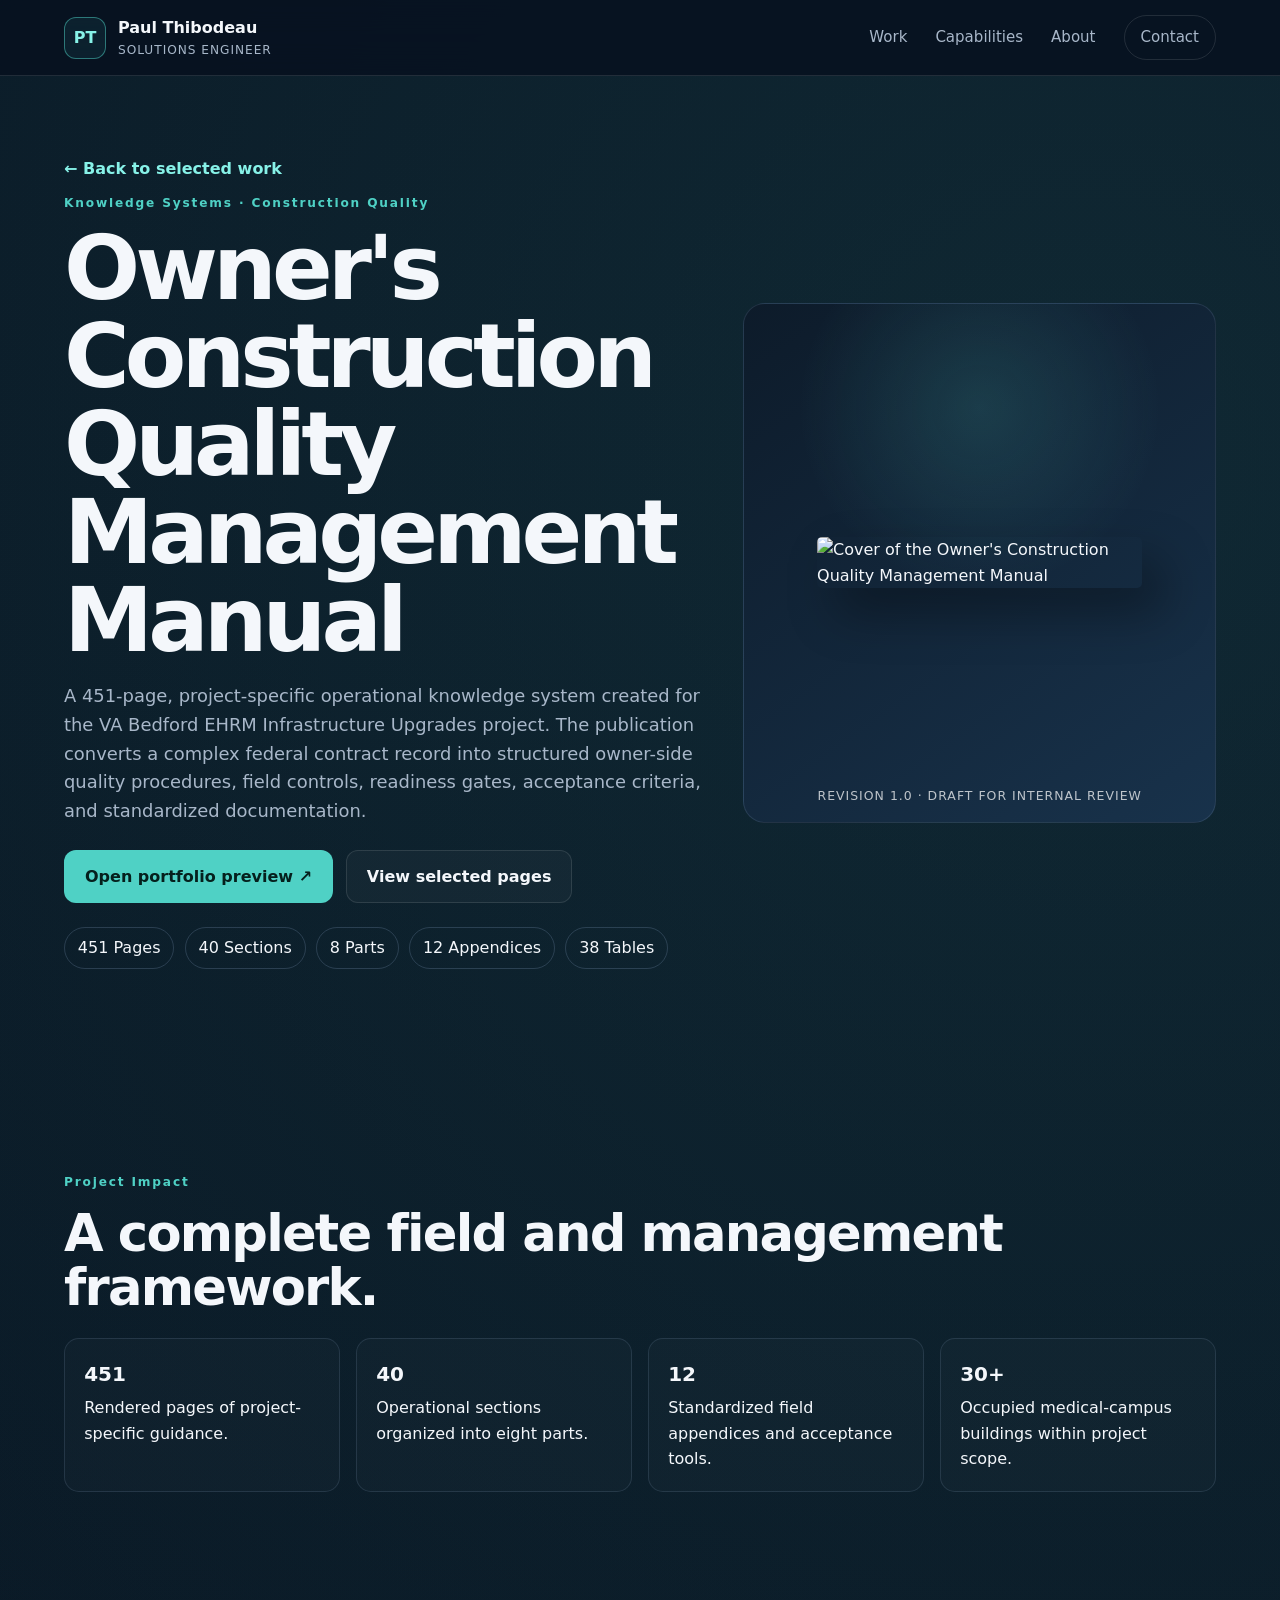
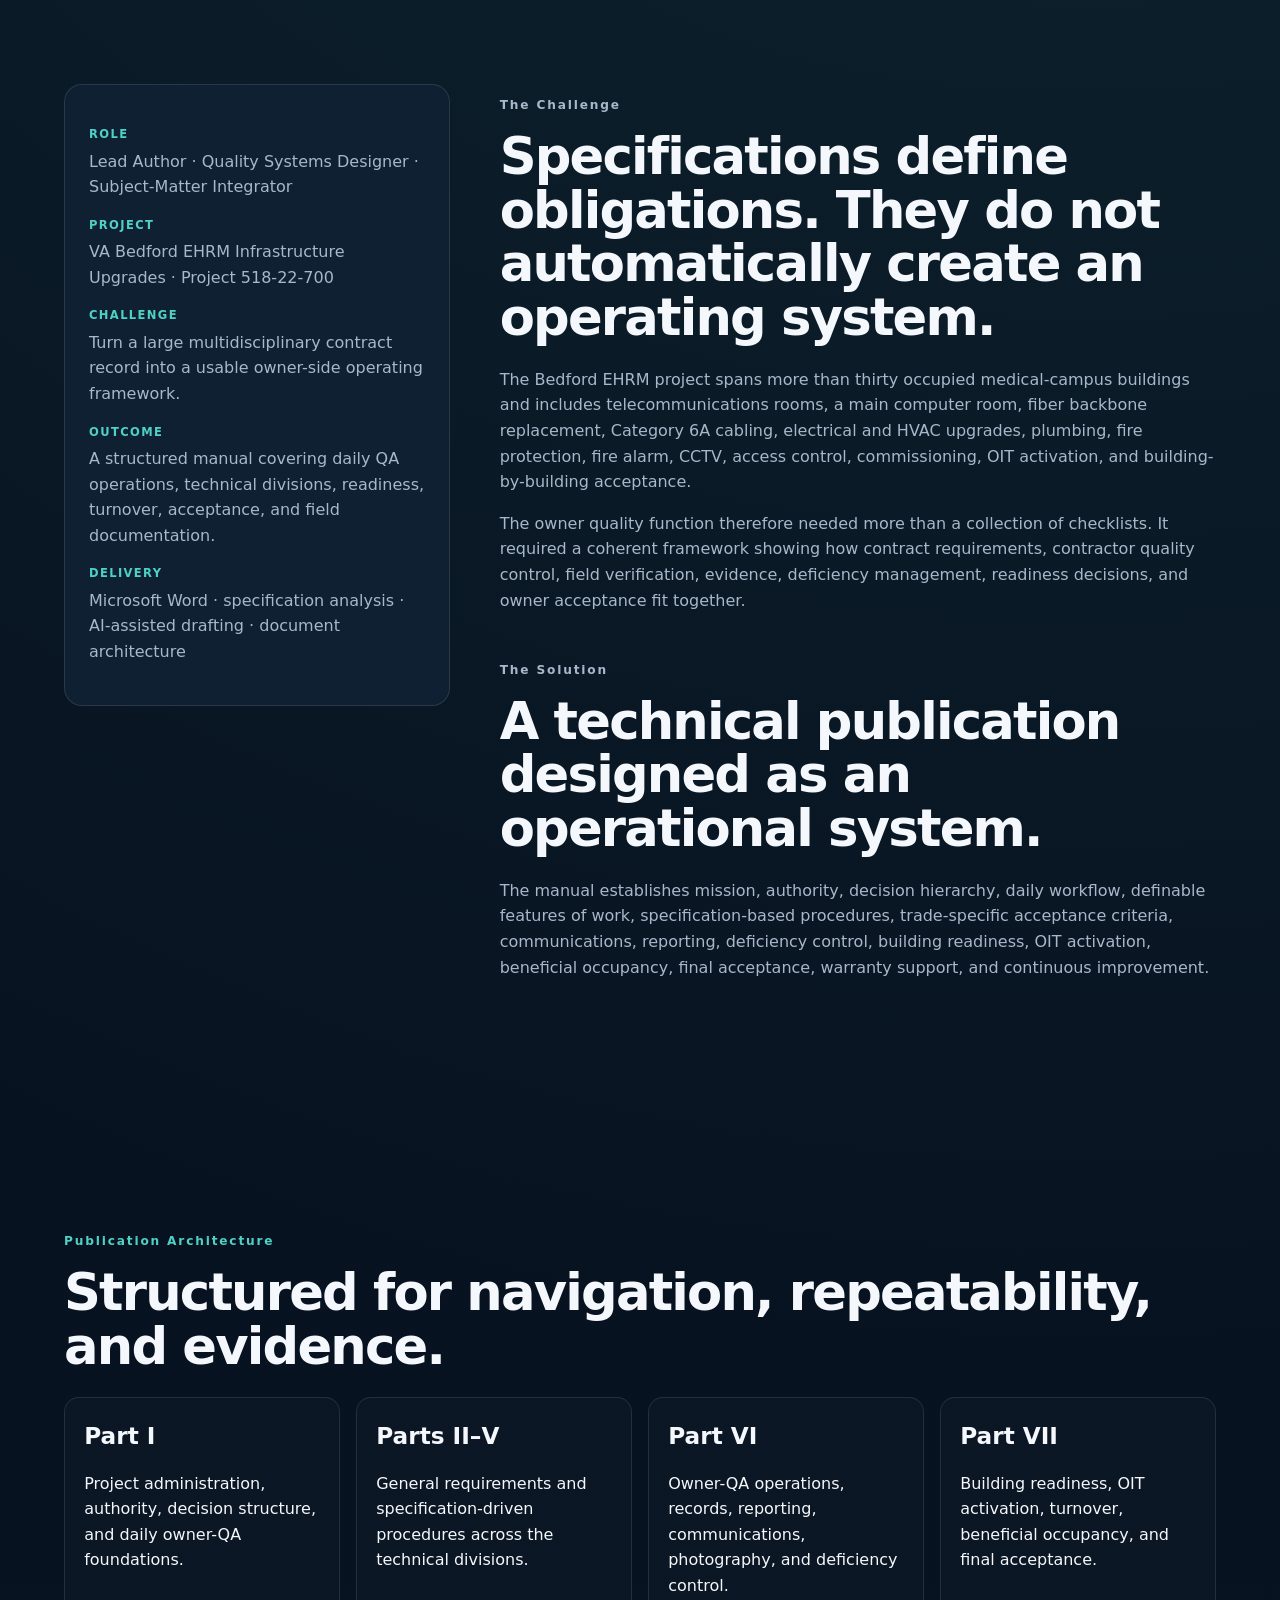
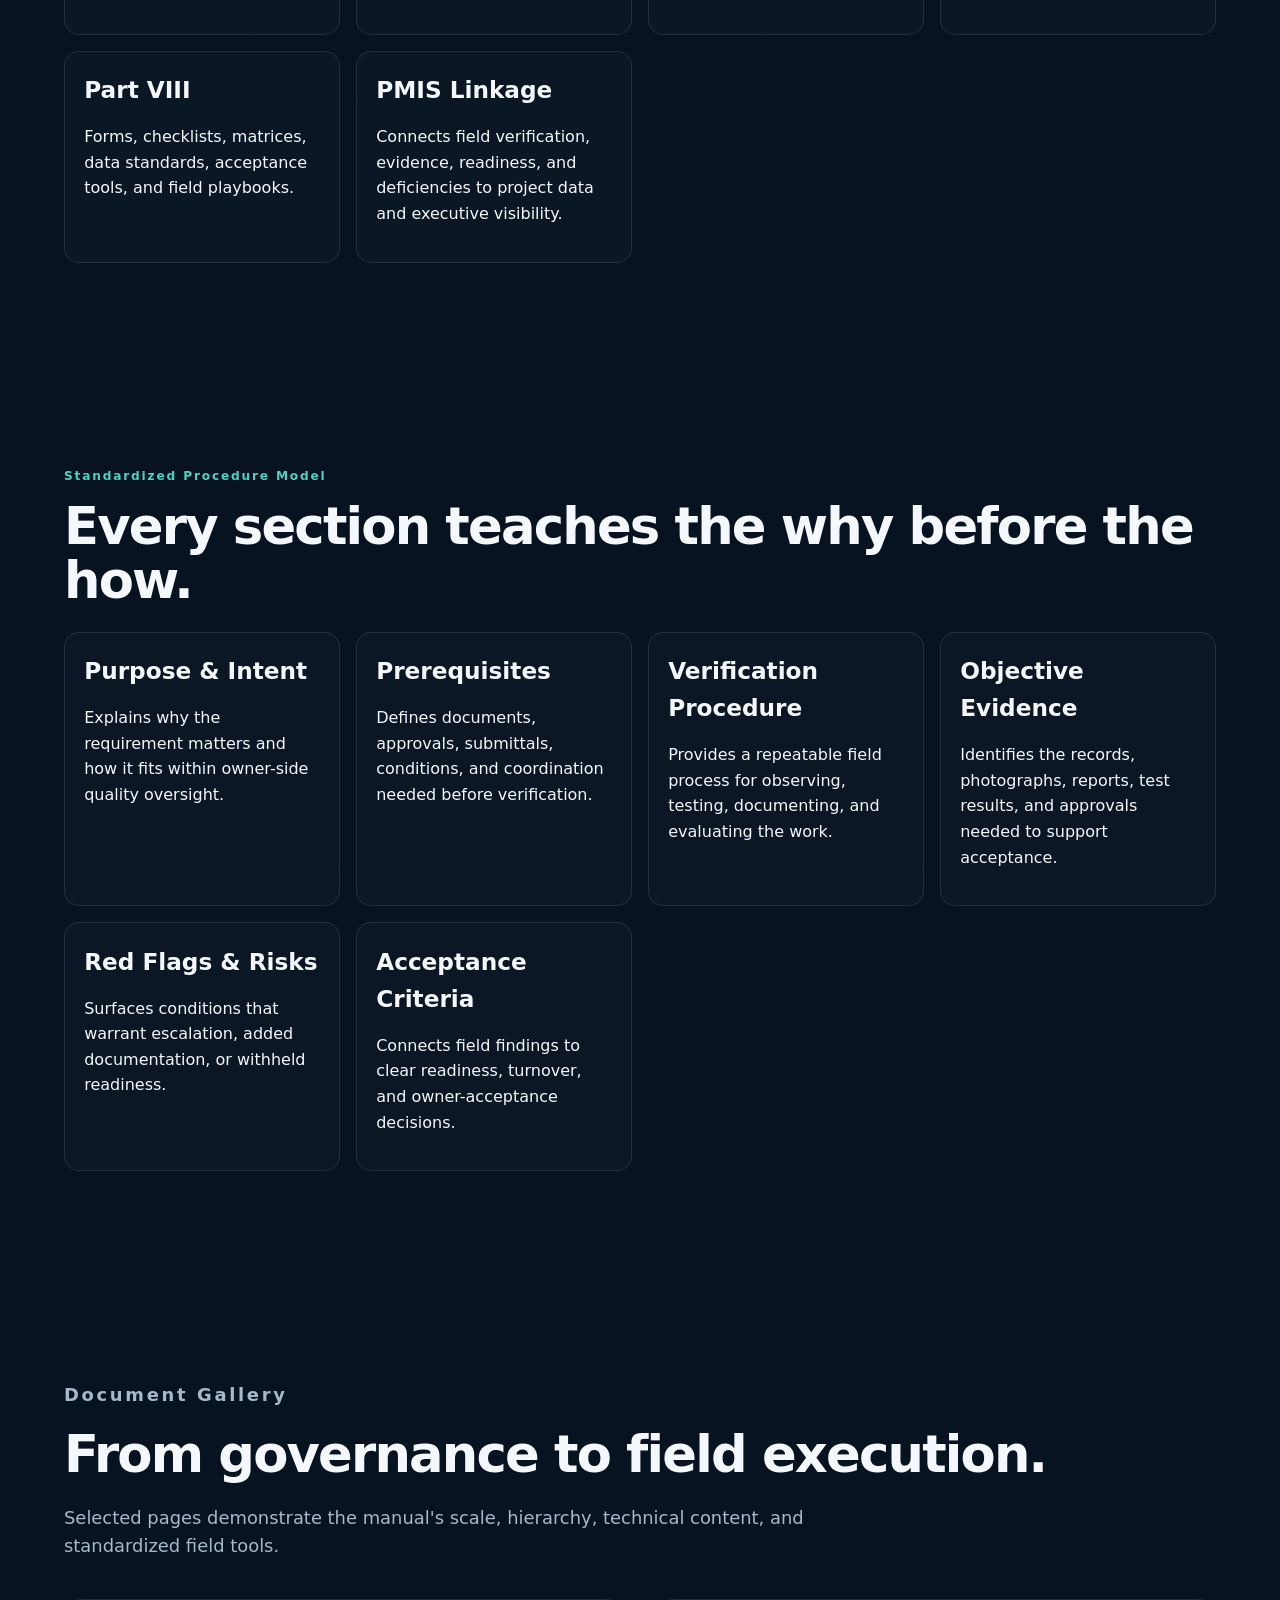
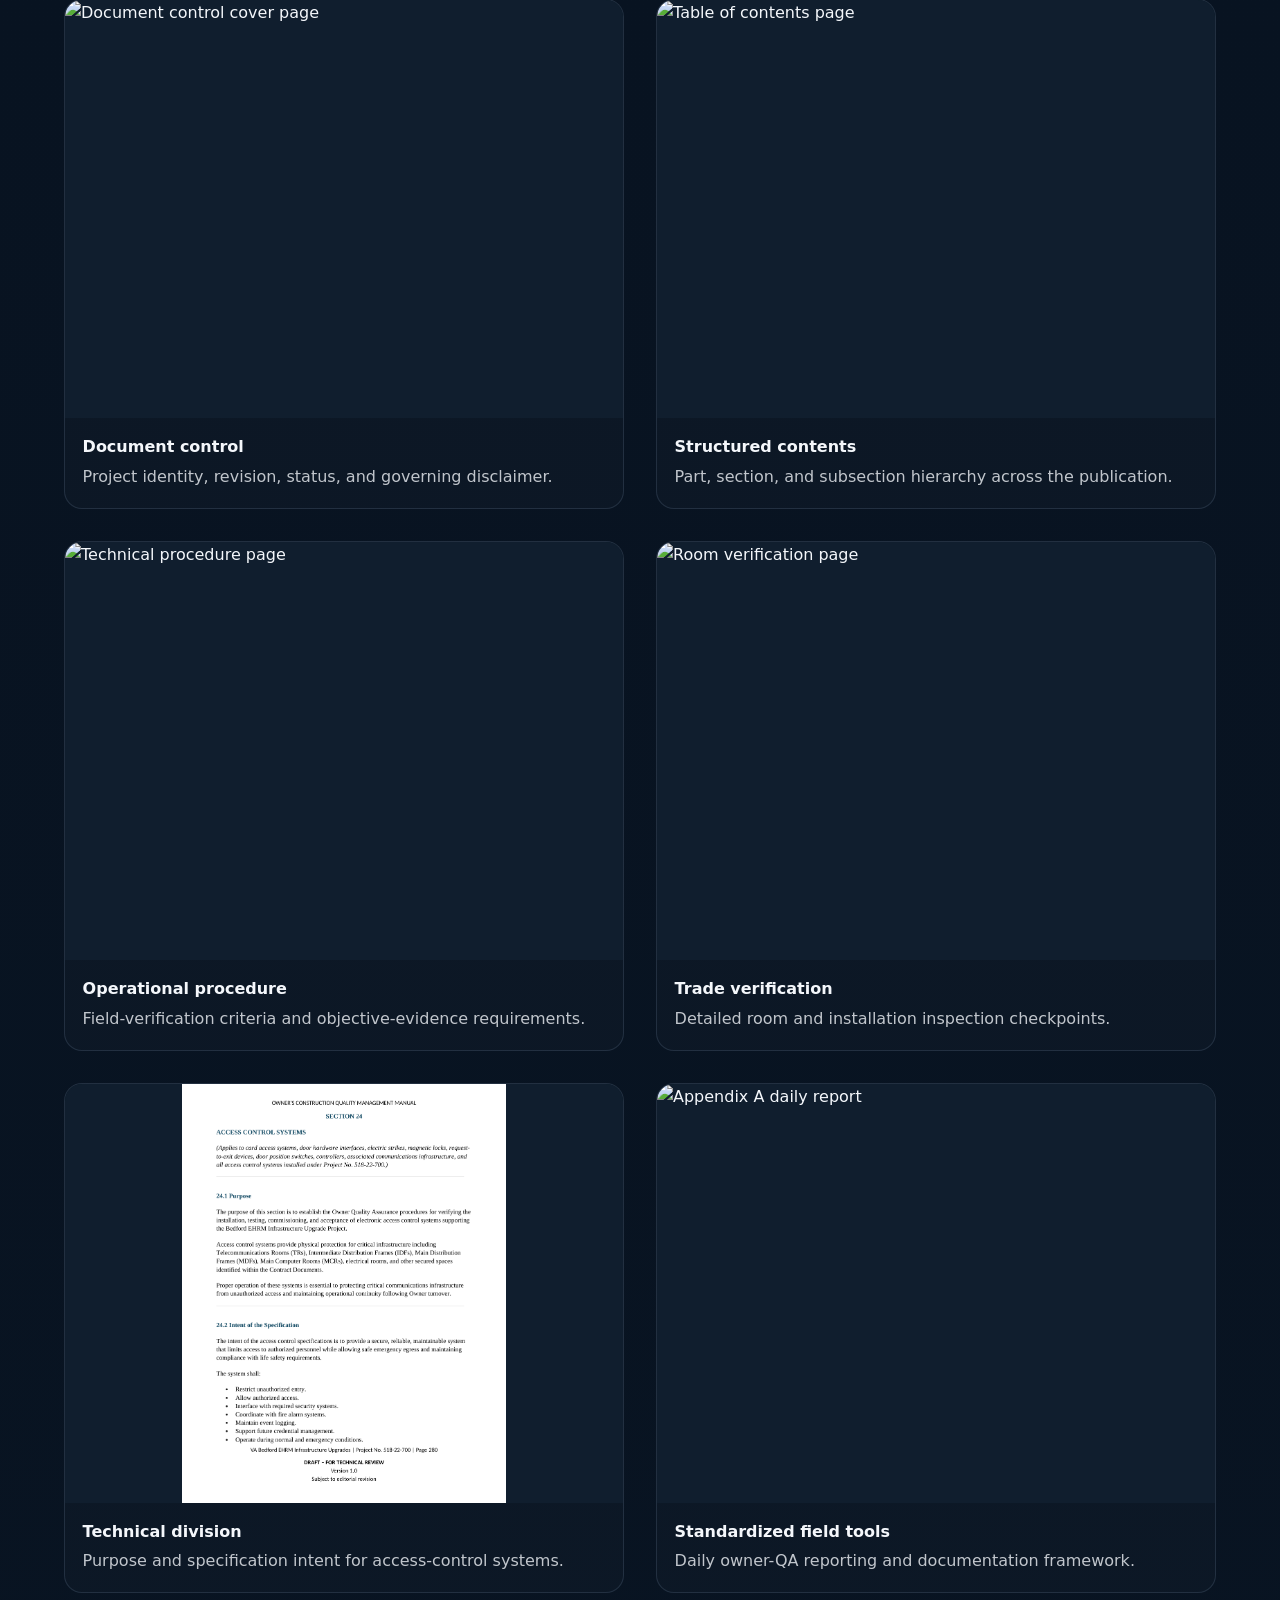
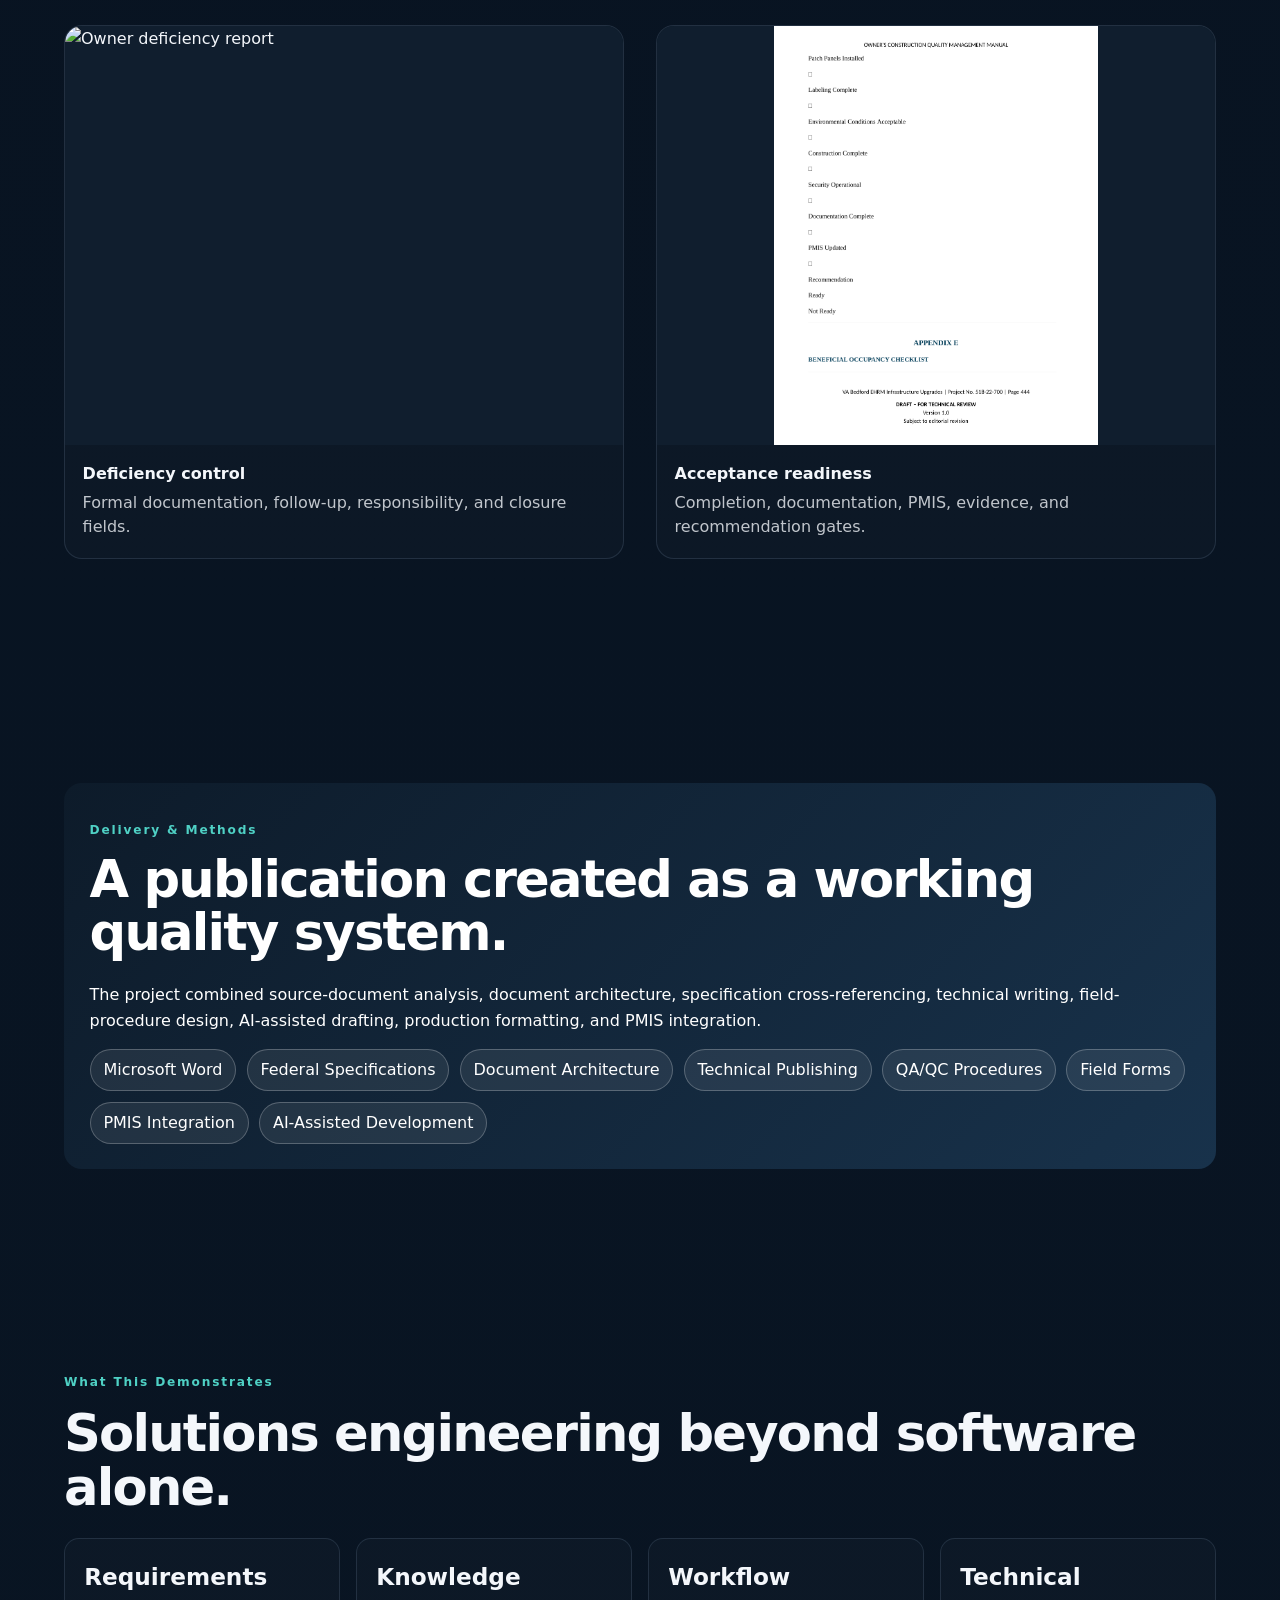
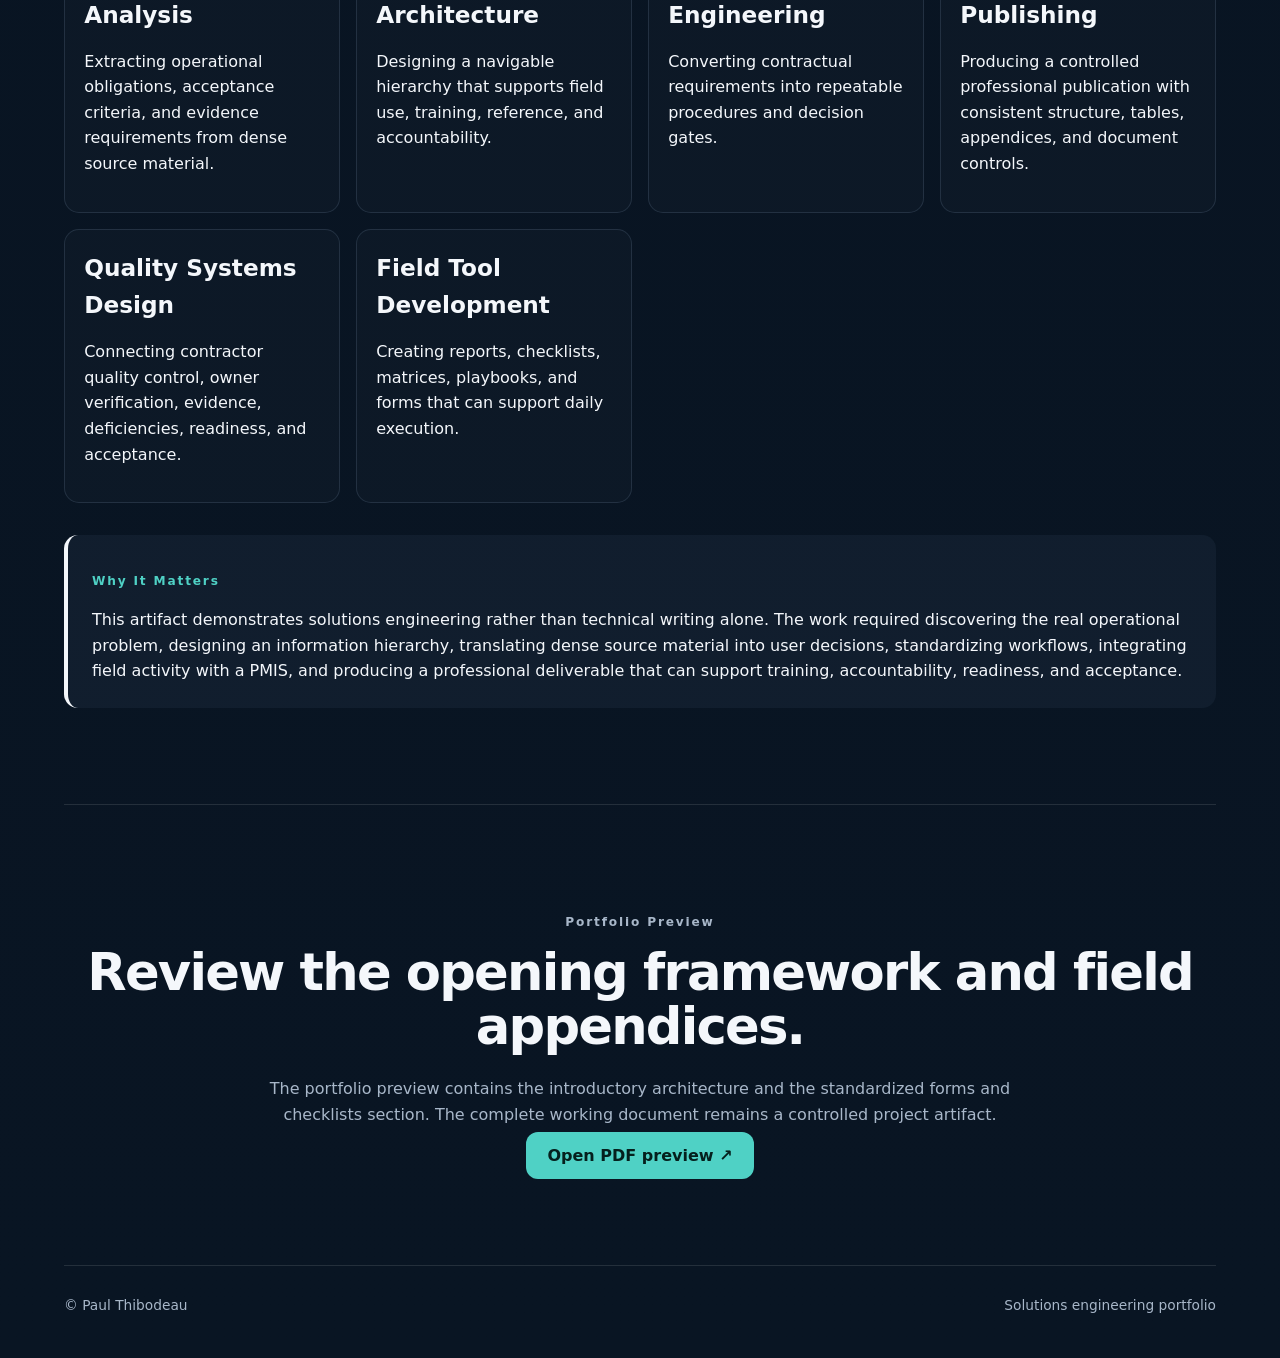
==== qa-manual.html @ 4234fdd5 "Add files via upload" ====
<!DOCTYPE html>
<html lang="en">
<head>
  <meta charset="UTF-8">
  <meta name="viewport" content="width=device-width, initial-scale=1">
  <meta
    name="description"
    content="Case study: Owner's Construction Quality Management Manual for the VA Bedford EHRM Infrastructure Upgrades project."
  >
  <title>Owner's Construction Quality Management Manual | Paul Thibodeau</title>

  <link rel="stylesheet" href="../assets/styles.css">

  <style>
    .manual-project-hero {
      display: grid;
      grid-template-columns: minmax(0, 1.15fr) minmax(280px, 0.85fr);
      gap: 2.5rem;
      align-items: center;
    }

    .manual-project-copy {
      max-width: 860px;
    }

    .manual-project-hero h1 {
      margin: 0.35rem 0 0.9rem;
    }

    .manual-project-hero .hero-lead {
      max-width: 760px;
    }

    .manual-project-actions {
      display: flex;
      flex-wrap: wrap;
      gap: 0.8rem;
      margin: 1.5rem 0;
    }

    .manual-project-meta,
    .manual-tech-list {
      display: flex;
      flex-wrap: wrap;
      gap: 0.65rem;
    }

    .manual-project-meta span,
    .manual-tech-list span {
      display: inline-flex;
      align-items: center;
      padding: 0.45rem 0.8rem;
      border: 1px solid rgba(120, 145, 175, 0.28);
      border-radius: 999px;
    }

    .manual-cover-stage {
      position: relative;
      display: grid;
      place-items: center;
      min-height: 520px;
      padding: 2rem;
      overflow: hidden;
      border: 1px solid rgba(120, 145, 175, 0.2);
      border-radius: 22px;
      background:
        radial-gradient(circle at 50% 20%, rgba(88, 219, 206, 0.14), transparent 38%),
        linear-gradient(145deg, #0d1b2a, #18324b);
    }

    .manual-cover-stage img {
      display: block;
      width: min(340px, 80%);
      max-height: 470px;
      object-fit: contain;
      margin: 0;
      border-radius: 5px;
      box-shadow: 20px 24px 48px rgba(0, 0, 0, 0.34);
    }

    .manual-cover-stage span {
      position: absolute;
      left: 1.2rem;
      right: 1.2rem;
      bottom: 1rem;
      text-align: center;
      font-size: 0.78rem;
      letter-spacing: 0.08em;
      text-transform: uppercase;
      color: rgba(255, 255, 255, 0.72);
    }

    .manual-impact-grid,
    .manual-feature-grid,
    .manual-skills-grid {
      display: grid;
      gap: 1rem;
    }

    .manual-impact-grid {
      grid-template-columns: repeat(auto-fit, minmax(170px, 1fr));
      margin-top: 1.5rem;
    }

    .manual-impact-card,
    .manual-feature-card,
    .manual-skill-card {
      padding: 1.2rem;
      border: 1px solid rgba(120, 145, 175, 0.2);
      border-radius: 15px;
      background: rgba(255, 255, 255, 0.02);
    }

    .manual-impact-card strong {
      display: block;
      margin-bottom: 0.3rem;
      font-size: 1.25rem;
    }

    .manual-feature-grid {
      grid-template-columns: repeat(auto-fit, minmax(230px, 1fr));
      margin-top: 1.5rem;
    }

    .manual-feature-card h3,
    .manual-skill-card h3 {
      margin-top: 0;
    }

    .manual-gallery {
      display: grid;
      grid-template-columns: repeat(2, minmax(0, 1fr));
      gap: 2rem;
      margin-top: 2rem;
    }

    .manual-gallery figure {
      margin: 0;
      overflow: hidden;
      border: 1px solid rgba(120, 145, 175, 0.2);
      border-radius: 18px;
      background: rgba(255, 255, 255, 0.02);
    }

    .manual-gallery a {
      display: block;
      aspect-ratio: 4 / 3;
      overflow: hidden;
      background: #0b1a2a;
    }

    .manual-gallery img {
      display: block;
      width: 100%;
      height: 100%;
      margin: 0;
      object-fit: contain;
      object-position: center top;
      background: rgba(255, 255, 255, 0.02);
      transition: transform 180ms ease;
    }

    .manual-gallery figure:hover img {
      transform: scale(1.015);
    }

    .manual-gallery figcaption {
      display: grid;
      gap: 0.3rem;
      padding: 1rem 1.1rem 1.2rem;
    }

    .manual-gallery figcaption span {
      line-height: 1.5;
      opacity: 0.78;
    }

    .manual-technology-band {
      margin-top: 2rem;
      padding: 1.6rem;
      border-radius: 18px;
      background: linear-gradient(135deg, #0d1b2a, #18324b);
      color: #fff;
    }

    .manual-technology-band h2 {
      color: inherit;
      margin-top: 0;
    }

    .manual-tech-list {
      margin-top: 1rem;
    }

    .manual-tech-list span {
      border-color: rgba(255, 255, 255, 0.24);
      background: rgba(255, 255, 255, 0.08);
    }

    .manual-skills-grid {
      grid-template-columns: repeat(auto-fit, minmax(220px, 1fr));
      margin-top: 1.5rem;
    }

    .manual-closing {
      margin-top: 2rem;
      padding: 1.5rem;
      border-left: 4px solid currentColor;
      border-radius: 14px;
      background: rgba(120, 145, 175, 0.08);
    }

    .manual-closing p:last-child {
      margin-bottom: 0;
    }

    @media (max-width: 900px) {
      .manual-project-hero {
        grid-template-columns: 1fr;
      }

      .manual-cover-stage {
        min-height: 430px;
      }
    }

    @media (max-width: 720px) {
      .manual-gallery {
        grid-template-columns: 1fr;
      }

      .manual-project-actions .button {
        width: 100%;
        justify-content: center;
      }
    }
  </style>
</head>

<body>
  <header class="site-header">
    <a class="brand" href="../index.html">
      <span class="brand-mark">PT</span>
      <span>
        <strong>Paul Thibodeau</strong>
        <small>Solutions Engineer</small>
      </span>
    </a>

    <button class="menu-toggle" aria-label="Toggle navigation">☰</button>

    <nav class="site-nav" aria-label="Primary navigation">
      <a href="../index.html#work">Work</a>
      <a href="../index.html#capabilities">Capabilities</a>
      <a href="../index.html#about">About</a>
      <a class="nav-cta" href="../index.html#contact">Contact</a>
    </nav>
  </header>

  <main>
    <section class="section case-hero manual-project-hero">
      <div class="manual-project-copy">
        <a class="back-link" href="../index.html#work">← Back to selected work</a>

        <p class="eyebrow">Knowledge Systems · Construction Quality</p>

        <h1>Owner's Construction Quality Management Manual</h1>

        <p class="hero-lead">
          A 451-page, project-specific operational knowledge system created for the VA Bedford EHRM
          Infrastructure Upgrades project. The publication converts a complex federal contract record into
          structured owner-side quality procedures, field controls, readiness gates, acceptance criteria,
          and standardized documentation.
        </p>

        <div class="manual-project-actions">
          <a
            class="button primary"
            href="../assets/manual/Owner_QA_Manual_Portfolio_Preview.pdf"
            target="_blank"
            rel="noopener"
          >
            Open portfolio preview ↗
          </a>

          <a class="button secondary" href="#gallery">View selected pages</a>
        </div>

        <div class="manual-project-meta" aria-label="Publication metrics">
          <span>451 Pages</span>
          <span>40 Sections</span>
          <span>8 Parts</span>
          <span>12 Appendices</span>
          <span>38 Tables</span>
        </div>
      </div>

      <div class="manual-cover-stage">
        <img
          src="../assets/manual/page-1.png"
          alt="Cover of the Owner's Construction Quality Management Manual"
        >
        <span>Revision 1.0 · Draft for Internal Review</span>
      </div>
    </section>

    <section class="section">
      <p class="eyebrow">Project Impact</p>
      <h2>A complete field and management framework.</h2>

      <div class="manual-impact-grid">
        <article class="manual-impact-card">
          <strong>451</strong>
          <span>Rendered pages of project-specific guidance.</span>
        </article>

        <article class="manual-impact-card">
          <strong>40</strong>
          <span>Operational sections organized into eight parts.</span>
        </article>

        <article class="manual-impact-card">
          <strong>12</strong>
          <span>Standardized field appendices and acceptance tools.</span>
        </article>

        <article class="manual-impact-card">
          <strong>30+</strong>
          <span>Occupied medical-campus buildings within project scope.</span>
        </article>
      </div>
    </section>

    <section class="section case-grid">
      <aside class="case-sidebar">
        <dl>
          <dt>ROLE</dt>
          <dd>Lead Author · Quality Systems Designer · Subject-Matter Integrator</dd>

          <dt>PROJECT</dt>
          <dd>VA Bedford EHRM Infrastructure Upgrades · Project 518-22-700</dd>

          <dt>CHALLENGE</dt>
          <dd>Turn a large multidisciplinary contract record into a usable owner-side operating framework.</dd>

          <dt>OUTCOME</dt>
          <dd>
            A structured manual covering daily QA operations, technical divisions, readiness, turnover,
            acceptance, and field documentation.
          </dd>

          <dt>DELIVERY</dt>
          <dd>Microsoft Word · specification analysis · AI-assisted drafting · document architecture</dd>
        </dl>
      </aside>

      <div class="case-content">
        <section>
          <p class="eyebrow">The Challenge</p>
          <h2>Specifications define obligations. They do not automatically create an operating system.</h2>

          <p>
            The Bedford EHRM project spans more than thirty occupied medical-campus buildings and includes
            telecommunications rooms, a main computer room, fiber backbone replacement, Category 6A cabling,
            electrical and HVAC upgrades, plumbing, fire protection, fire alarm, CCTV, access control,
            commissioning, OIT activation, and building-by-building acceptance.
          </p>

          <p>
            The owner quality function therefore needed more than a collection of checklists. It required a
            coherent framework showing how contract requirements, contractor quality control, field verification,
            evidence, deficiency management, readiness decisions, and owner acceptance fit together.
          </p>
        </section>

        <section>
          <p class="eyebrow">The Solution</p>
          <h2>A technical publication designed as an operational system.</h2>

          <p>
            The manual establishes mission, authority, decision hierarchy, daily workflow, definable features
            of work, specification-based procedures, trade-specific acceptance criteria, communications,
            reporting, deficiency control, building readiness, OIT activation, beneficial occupancy,
            final acceptance, warranty support, and continuous improvement.
          </p>
        </section>
      </div>
    </section>

    <section class="section">
      <p class="eyebrow">Publication Architecture</p>
      <h2>Structured for navigation, repeatability, and evidence.</h2>

      <div class="manual-feature-grid">
        <article class="manual-feature-card">
          <h3>Part I</h3>
          <p>Project administration, authority, decision structure, and daily owner-QA foundations.</p>
        </article>

        <article class="manual-feature-card">
          <h3>Parts II–V</h3>
          <p>General requirements and specification-driven procedures across the technical divisions.</p>
        </article>

        <article class="manual-feature-card">
          <h3>Part VI</h3>
          <p>Owner-QA operations, records, reporting, communications, photography, and deficiency control.</p>
        </article>

        <article class="manual-feature-card">
          <h3>Part VII</h3>
          <p>Building readiness, OIT activation, turnover, beneficial occupancy, and final acceptance.</p>
        </article>

        <article class="manual-feature-card">
          <h3>Part VIII</h3>
          <p>Forms, checklists, matrices, data standards, acceptance tools, and field playbooks.</p>
        </article>

        <article class="manual-feature-card">
          <h3>PMIS Linkage</h3>
          <p>Connects field verification, evidence, readiness, and deficiencies to project data and executive visibility.</p>
        </article>
      </div>
    </section>

    <section class="section">
      <p class="eyebrow">Standardized Procedure Model</p>
      <h2>Every section teaches the why before the how.</h2>

      <div class="manual-feature-grid">
        <article class="manual-feature-card">
          <h3>Purpose &amp; Intent</h3>
          <p>Explains why the requirement matters and how it fits within owner-side quality oversight.</p>
        </article>

        <article class="manual-feature-card">
          <h3>Prerequisites</h3>
          <p>Defines documents, approvals, submittals, conditions, and coordination needed before verification.</p>
        </article>

        <article class="manual-feature-card">
          <h3>Verification Procedure</h3>
          <p>Provides a repeatable field process for observing, testing, documenting, and evaluating the work.</p>
        </article>

        <article class="manual-feature-card">
          <h3>Objective Evidence</h3>
          <p>Identifies the records, photographs, reports, test results, and approvals needed to support acceptance.</p>
        </article>

        <article class="manual-feature-card">
          <h3>Red Flags &amp; Risks</h3>
          <p>Surfaces conditions that warrant escalation, added documentation, or withheld readiness.</p>
        </article>

        <article class="manual-feature-card">
          <h3>Acceptance Criteria</h3>
          <p>Connects field findings to clear readiness, turnover, and owner-acceptance decisions.</p>
        </article>
      </div>
    </section>

    <section id="gallery" class="section">
      <div class="section-heading">
        <p class="eyebrow">Document Gallery</p>
        <h2>From governance to field execution.</h2>
        <p>
          Selected pages demonstrate the manual's scale, hierarchy, technical content, and standardized field tools.
        </p>
      </div>

      <div class="manual-gallery">
        <figure>
          <a href="../assets/manual/page-1.png" target="_blank" rel="noopener">
            <img src="../assets/manual/page-1.png" alt="Document control cover page">
          </a>
          <figcaption>
            <strong>Document control</strong>
            <span>Project identity, revision, status, and governing disclaimer.</span>
          </figcaption>
        </figure>

        <figure>
          <a href="../assets/manual/page-2.png" target="_blank" rel="noopener">
            <img src="../assets/manual/page-2.png" alt="Table of contents page">
          </a>
          <figcaption>
            <strong>Structured contents</strong>
            <span>Part, section, and subsection hierarchy across the publication.</span>
          </figcaption>
        </figure>

        <figure>
          <a href="../assets/manual/page-75.png" target="_blank" rel="noopener">
            <img src="../assets/manual/page-75.png" alt="Technical procedure page">
          </a>
          <figcaption>
            <strong>Operational procedure</strong>
            <span>Field-verification criteria and objective-evidence requirements.</span>
          </figcaption>
        </figure>

        <figure>
          <a href="../assets/manual/page-160.png" target="_blank" rel="noopener">
            <img src="../assets/manual/page-160.png" alt="Room verification page">
          </a>
          <figcaption>
            <strong>Trade verification</strong>
            <span>Detailed room and installation inspection checkpoints.</span>
          </figcaption>
        </figure>

        <figure>
          <a href="../assets/manual/page-280.png" target="_blank" rel="noopener">
            <img src="../assets/manual/page-280.png" alt="Access control systems section">
          </a>
          <figcaption>
            <strong>Technical division</strong>
            <span>Purpose and specification intent for access-control systems.</span>
          </figcaption>
        </figure>

        <figure>
          <a href="../assets/manual/page-437.png" target="_blank" rel="noopener">
            <img src="../assets/manual/page-437.png" alt="Appendix A daily report">
          </a>
          <figcaption>
            <strong>Standardized field tools</strong>
            <span>Daily owner-QA reporting and documentation framework.</span>
          </figcaption>
        </figure>

        <figure>
          <a href="../assets/manual/page-440.png" target="_blank" rel="noopener">
            <img src="../assets/manual/page-440.png" alt="Owner deficiency report">
          </a>
          <figcaption>
            <strong>Deficiency control</strong>
            <span>Formal documentation, follow-up, responsibility, and closure fields.</span>
          </figcaption>
        </figure>

        <figure>
          <a href="../assets/manual/page-444.png" target="_blank" rel="noopener">
            <img src="../assets/manual/page-444.png" alt="Readiness checklist page">
          </a>
          <figcaption>
            <strong>Acceptance readiness</strong>
            <span>Completion, documentation, PMIS, evidence, and recommendation gates.</span>
          </figcaption>
        </figure>
      </div>
    </section>

    <section class="section">
      <div class="manual-technology-band">
        <p class="eyebrow">Delivery &amp; Methods</p>
        <h2>A publication created as a working quality system.</h2>

        <p>
          The project combined source-document analysis, document architecture, specification cross-referencing,
          technical writing, field-procedure design, AI-assisted drafting, production formatting, and PMIS integration.
        </p>

        <div class="manual-tech-list">
          <span>Microsoft Word</span>
          <span>Federal Specifications</span>
          <span>Document Architecture</span>
          <span>Technical Publishing</span>
          <span>QA/QC Procedures</span>
          <span>Field Forms</span>
          <span>PMIS Integration</span>
          <span>AI-Assisted Development</span>
        </div>
      </div>
    </section>

    <section class="section">
      <p class="eyebrow">What This Demonstrates</p>
      <h2>Solutions engineering beyond software alone.</h2>

      <div class="manual-skills-grid">
        <article class="manual-skill-card">
          <h3>Requirements Analysis</h3>
          <p>Extracting operational obligations, acceptance criteria, and evidence requirements from dense source material.</p>
        </article>

        <article class="manual-skill-card">
          <h3>Knowledge Architecture</h3>
          <p>Designing a navigable hierarchy that supports field use, training, reference, and accountability.</p>
        </article>

        <article class="manual-skill-card">
          <h3>Workflow Engineering</h3>
          <p>Converting contractual requirements into repeatable procedures and decision gates.</p>
        </article>

        <article class="manual-skill-card">
          <h3>Technical Publishing</h3>
          <p>Producing a controlled professional publication with consistent structure, tables, appendices, and document controls.</p>
        </article>

        <article class="manual-skill-card">
          <h3>Quality Systems Design</h3>
          <p>Connecting contractor quality control, owner verification, evidence, deficiencies, readiness, and acceptance.</p>
        </article>

        <article class="manual-skill-card">
          <h3>Field Tool Development</h3>
          <p>Creating reports, checklists, matrices, playbooks, and forms that can support daily execution.</p>
        </article>
      </div>

      <div class="manual-closing">
        <p class="eyebrow">Why It Matters</p>
        <p>
          This artifact demonstrates solutions engineering rather than technical writing alone. The work required
          discovering the real operational problem, designing an information hierarchy, translating dense source
          material into user decisions, standardizing workflows, integrating field activity with a PMIS, and producing
          a professional deliverable that can support training, accountability, readiness, and acceptance.
        </p>
      </div>
    </section>

    <section class="section manual-cta">
      <p class="eyebrow">Portfolio Preview</p>
      <h2>Review the opening framework and field appendices.</h2>

      <p>
        The portfolio preview contains the introductory architecture and the standardized forms and checklists section.
        The complete working document remains a controlled project artifact.
      </p>

      <a
        class="button primary"
        href="../assets/manual/Owner_QA_Manual_Portfolio_Preview.pdf"
        target="_blank"
        rel="noopener"
      >
        Open PDF preview ↗
      </a>
    </section>
  </main>

  <footer>
    <span>© <span id="year"></span> Paul Thibodeau</span>
    <span>Solutions engineering portfolio</span>
  </footer>

  <script src="../assets/app.js"></script>
</body>
</html>
---- assets/styles.css ----
:root{--bg:#07111f;--panel:#0f2033;--panel2:#13283e;--text:#f4f7fb;--muted:#a8b7c9;--line:rgba(255,255,255,.11);--accent:#4fd1c5;--accent2:#87f2e8;--max:1180px;--radius:22px}*{box-sizing:border-box}html{scroll-behavior:smooth}body{margin:0;background:radial-gradient(circle at 85% 5%,rgba(79,209,197,.12),transparent 28%),linear-gradient(180deg,#07111f,#091523);color:var(--text);font-family:Inter,ui-sans-serif,system-ui,-apple-system,BlinkMacSystemFont,"Segoe UI",sans-serif;line-height:1.6}a{color:inherit;text-decoration:none}.site-header{position:sticky;top:0;z-index:50;min-height:76px;display:flex;align-items:center;justify-content:space-between;padding:0 5vw;background:rgba(7,17,31,.82);backdrop-filter:blur(18px);border-bottom:1px solid var(--line)}.brand{display:flex;align-items:center;gap:12px}.brand-mark{width:42px;height:42px;display:grid;place-items:center;border:1px solid rgba(79,209,197,.5);border-radius:12px;background:rgba(79,209,197,.08);color:var(--accent2);font-weight:800}.brand strong,.brand small{display:block}.brand small{color:var(--muted);font-size:.76rem;letter-spacing:.08em;text-transform:uppercase}.site-nav{display:flex;gap:28px;align-items:center}.site-nav a{color:var(--muted);font-size:.94rem}.site-nav a:hover{color:var(--text)}.nav-cta{border:1px solid var(--line);border-radius:999px;padding:9px 16px}.menu-toggle{display:none;background:none;border:0;color:white;font-size:1.5rem}.section{width:min(var(--max),90vw);margin:0 auto;padding:96px 0}.hero{min-height:calc(100vh - 76px);display:grid;grid-template-columns:1.25fr .75fr;gap:68px;align-items:center}.eyebrow{color:var(--accent);letter-spacing:.15em;font-size:.76rem;font-weight:800}h1{font-size:clamp(3rem,7vw,6.2rem);line-height:.98;max-width:920px;margin:18px 0 26px;letter-spacing:-.055em}h2{font-size:clamp(2rem,4vw,3.8rem);line-height:1.05;letter-spacing:-.035em;margin:14px 0 22px}h3{margin:8px 0 10px;font-size:1.45rem}.hero-lead,.section-heading p,.about-copy p,.contact-section p{color:var(--muted);font-size:1.12rem;max-width:760px}.hero-actions,.contact-actions{display:flex;flex-wrap:wrap;gap:14px;margin-top:30px}.button{padding:13px 20px;border-radius:12px;font-weight:750;border:1px solid var(--line)}.button.primary{background:var(--accent);color:#05201d;border-color:transparent}.button.secondary{background:rgba(255,255,255,.03)}.hero-proof{display:flex;flex-wrap:wrap;gap:16px 26px;margin-top:36px;color:var(--muted);font-size:.9rem}.hero-proof span:before{content:"✓";color:var(--accent);margin-right:8px}.hero-panel{background:linear-gradient(145deg,rgba(19,40,62,.94),rgba(11,23,39,.96));border:1px solid var(--line);border-radius:var(--radius);padding:28px;box-shadow:0 30px 80px rgba(0,0,0,.25)}.panel-label{color:var(--accent);font-size:.72rem;letter-spacing:.16em;font-weight:800}.hero-panel p{color:var(--muted)}.metric-grid{margin-top:24px;display:grid;grid-template-columns:repeat(2,1fr);gap:12px}.metric-grid div{padding:18px;border:1px solid var(--line);border-radius:14px;background:rgba(255,255,255,.025)}.metric-grid strong,.metric-grid span{display:block}.metric-grid strong{font-size:1.7rem}.metric-grid span{color:var(--muted);font-size:.82rem}.section-heading{margin-bottom:38px}.project-grid{display:grid;grid-template-columns:repeat(2,1fr);gap:20px}.project-card{min-height:365px;display:grid;grid-template-columns:70px 1fr;padding:30px;background:var(--panel);border:1px solid var(--line);border-radius:var(--radius);transition:.25s}.project-card:hover{transform:translateY(-5px);border-color:rgba(79,209,197,.45)}.project-card.featured{grid-column:1/-1;min-height:420px;background:linear-gradient(135deg,var(--panel2),var(--panel))}.project-number{color:rgba(255,255,255,.28);font-weight:800}.project-type{color:var(--accent);font-size:.74rem;letter-spacing:.14em;font-weight:800}.project-content p{color:var(--muted)}.tag-row{display:flex;flex-wrap:wrap;gap:8px;margin:22px 0}.tag-row span{font-size:.76rem;border:1px solid var(--line);border-radius:999px;padding:6px 10px;color:#d8e2ee}.text-link,.back-link{color:var(--accent2);font-weight:800}.split-section{display:grid;grid-template-columns:.8fr 1.2fr;gap:70px}.capability-list{border-top:1px solid var(--line)}.capability-list div{display:grid;grid-template-columns:.45fr 1fr;gap:26px;padding:22px 0;border-bottom:1px solid var(--line)}.capability-list span{color:var(--muted)}.about-section{display:grid;grid-template-columns:1fr 1fr;gap:70px}.timeline{display:grid;gap:18px}.timeline div{padding:24px;border:1px solid var(--line);border-radius:16px;background:rgba(255,255,255,.025)}.timeline span{color:var(--accent);font-size:.78rem;font-weight:800}.timeline strong{display:block;font-size:1.15rem;margin:6px 0}.timeline p{color:var(--muted);margin:0}.process-grid{display:grid;grid-template-columns:repeat(4,1fr);gap:16px}.process-grid div{padding:24px;border:1px solid var(--line);border-radius:16px;background:rgba(255,255,255,.025)}.process-grid span{color:var(--accent);font-weight:800}.process-grid p{color:var(--muted)}.contact-section{text-align:center;border-top:1px solid var(--line)}.contact-section p{margin-left:auto;margin-right:auto}.contact-actions{justify-content:center}.contact-section small{display:block;margin-top:18px;color:#7f90a5}footer{width:min(var(--max),90vw);margin:0 auto;padding:28px 0 42px;display:flex;justify-content:space-between;color:var(--muted);border-top:1px solid var(--line);font-size:.86rem}.case-hero{padding-top:80px}.case-meta{display:flex;flex-wrap:wrap;gap:12px;margin-top:20px;color:var(--muted)}.case-meta span{border:1px solid var(--line);border-radius:999px;padding:7px 11px}.case-grid{display:grid;grid-template-columns:.7fr 1.3fr;gap:50px;align-items:start}.case-sidebar{position:sticky;top:110px;border:1px solid var(--line);border-radius:18px;padding:24px;background:var(--panel)}.case-sidebar dt{color:var(--accent);font-size:.72rem;letter-spacing:.12em;font-weight:800;margin-top:16px}.case-sidebar dd{margin:5px 0 0;color:var(--muted)}.case-content section{margin-bottom:48px}.case-content p,.case-content li{color:var(--muted)}@media(max-width:860px){.menu-toggle{display:block}.site-nav{display:none;position:absolute;top:76px;left:0;right:0;flex-direction:column;align-items:stretch;padding:20px 5vw;background:#07111f;border-bottom:1px solid var(--line)}.site-nav.open{display:flex}.hero,.split-section,.about-section,.case-grid{grid-template-columns:1fr}.hero{padding-top:60px}.project-grid,.process-grid{grid-template-columns:1fr}.project-card.featured{grid-column:auto}.capability-list div{grid-template-columns:1fr;gap:6px}.case-sidebar{position:static}footer{flex-direction:column;gap:8px}}

.project-links { display:flex; flex-wrap:wrap; gap:18px; align-items:center; }
.live-link { color: var(--text); font-weight: 800; opacity:.9; }
.live-link:hover { color: var(--accent-2); }
.case-actions { margin: 28px 0 12px; }


/* Manual case study */
.manual-card { position: relative; overflow: hidden; grid-template-columns: 70px 1fr 180px; }
.project-preview { width: 150px; align-self: center; justify-self: end; border-radius: 8px; box-shadow: 0 18px 45px rgba(0,0,0,.38); border: 1px solid var(--line); }
.manual-hero { display: grid; grid-template-columns: 1.15fr .55fr; gap: 64px; align-items: center; }
.manual-cover-wrap { text-align: center; }
.manual-cover { width: min(100%,360px); margin: 0 auto 12px; border-radius: 10px; border: 1px solid var(--line); box-shadow: 0 28px 70px rgba(0,0,0,.42); }
.manual-cover-wrap span { color: var(--muted); font-size: .8rem; }
.impact-strip { padding-top: 0; display: grid; grid-template-columns: repeat(4,1fr); gap: 14px; }
.impact-strip div { padding: 25px; border: 1px solid var(--line); border-radius: 16px; background: rgba(255,255,255,.025); }
.impact-strip strong,.impact-strip span { display:block; }
.impact-strip strong { font-size: 2.25rem; line-height:1; color: var(--accent-2); }
.impact-strip span { color: var(--muted); margin-top: 8px; }
.feature-grid { display:grid; grid-template-columns: repeat(2,1fr); gap:12px; margin-top:28px; }
.feature-grid div { padding:20px; border:1px solid var(--line); border-radius:14px; background:rgba(255,255,255,.025); }
.feature-grid strong,.feature-grid span { display:block; }
.feature-grid span { color:var(--muted); margin-top:5px; font-size:.92rem; }
.document-gallery-section { border-top:1px solid var(--line); }
.document-gallery { display:grid; grid-template-columns:repeat(4,1fr); gap:18px; }
.document-gallery figure { margin:0; background:var(--panel); border:1px solid var(--line); border-radius:16px; overflow:hidden; }
.document-gallery img { width:100%; aspect-ratio: .77; object-fit:cover; object-position:top; background:white; transition:transform .25s ease; }
.document-gallery a:hover img { transform:scale(1.025); }
.document-gallery figcaption { padding:16px; }
.document-gallery figcaption strong,.document-gallery figcaption span { display:block; }
.document-gallery figcaption span { color:var(--muted); font-size:.84rem; margin-top:4px; }
.manual-cta { text-align:center; border-top:1px solid var(--line); }
.manual-cta p { max-width:760px; color:var(--muted); margin-left:auto; margin-right:auto; }
@media (max-width: 860px) {
  .manual-card { grid-template-columns: 50px 1fr; }
  .project-preview { display:none; }
  .manual-hero { grid-template-columns:1fr; }
  .impact-strip,.document-gallery,.feature-grid { grid-template-columns:1fr 1fr; }
}
@media (max-width: 560px) {
  .impact-strip,.document-gallery,.feature-grid { grid-template-columns:1fr; }
}


.product-hero {
  display: grid;
  grid-template-columns: .9fr 1.1fr;
  gap: 46px;
  align-items: center;
  padding-top: 72px;
}
.product-hero-image {
  border: 1px solid var(--line);
  border-radius: 22px;
  overflow: hidden;
  box-shadow: 0 30px 80px rgba(0,0,0,.32);
  background: #02070c;
}
.product-hero-image img { width: 100%; height: auto; display: block; }
.stat-band {
  display: grid;
  grid-template-columns: repeat(4,1fr);
  gap: 14px;
  padding-top: 16px;
  padding-bottom: 28px;
}
.stat-band div {
  padding: 24px;
  border: 1px solid var(--line);
  border-radius: 16px;
  background: rgba(255,255,255,.025);
}
.stat-band strong, .stat-band span { display: block; }
.stat-band strong { font-size: 2rem; line-height: 1; margin-bottom: 8px; }
.stat-band span { color: var(--muted); font-size: .86rem; }
.feature-grid {
  display: grid;
  grid-template-columns: repeat(3,1fr);
  gap: 18px;
}
.feature-grid article {
  padding: 26px;
  border: 1px solid var(--line);
  border-radius: 18px;
  background: linear-gradient(145deg, rgba(19,40,62,.78), rgba(11,23,39,.92));
}
.feature-grid article p { color: var(--muted); }
.feature-icon {
  width: 46px; height: 46px; display: grid; place-items: center;
  border-radius: 13px; background: rgba(79,209,197,.11);
  border: 1px solid rgba(79,209,197,.32); color: var(--accent-2);
  font-weight: 900; font-size: .82rem; letter-spacing: .04em;
}
.gallery-grid {
  display: grid;
  grid-template-columns: repeat(2,1fr);
  gap: 18px;
}
.gallery-card {
  margin: 0;
  border: 1px solid var(--line);
  border-radius: 18px;
  overflow: hidden;
  background: var(--panel);
}
.gallery-card.gallery-wide { grid-column: 1 / -1; }
.gallery-card img { width: 100%; display: block; background: #02070c; }
.gallery-card figcaption {
  display: grid;
  gap: 4px;
  padding: 18px 20px 20px;
}
.gallery-card figcaption span { color: var(--muted); font-size: .9rem; }
.architecture-flow {
  display: grid;
  grid-template-columns: repeat(9, auto);
  align-items: center;
  gap: 12px;
  overflow-x: auto;
  padding-bottom: 8px;
}
.architecture-flow div {
  min-width: 170px;
  padding: 20px;
  border: 1px solid var(--line);
  border-radius: 16px;
  background: rgba(255,255,255,.025);
}
.architecture-flow strong, .architecture-flow span { display: block; }
.architecture-flow div span { color: var(--muted); font-size: .82rem; margin-top: 6px; }
.flow-arrow { color: var(--accent); font-size: 1.6rem; font-weight: 800; }
.product-closing {
  text-align: center;
  border-top: 1px solid var(--line);
}
.product-closing p { color: var(--muted); max-width: 820px; margin-left: auto; margin-right: auto; }
@media (max-width: 900px) {
  .product-hero, .feature-grid { grid-template-columns: 1fr; }
  .stat-band { grid-template-columns: repeat(2,1fr); }
  .gallery-grid { grid-template-columns: 1fr; }
  .gallery-card.gallery-wide { grid-column: auto; }
  .architecture-flow { grid-template-columns: 1fr; }
  .flow-arrow { transform: rotate(90deg); text-align: center; }
}
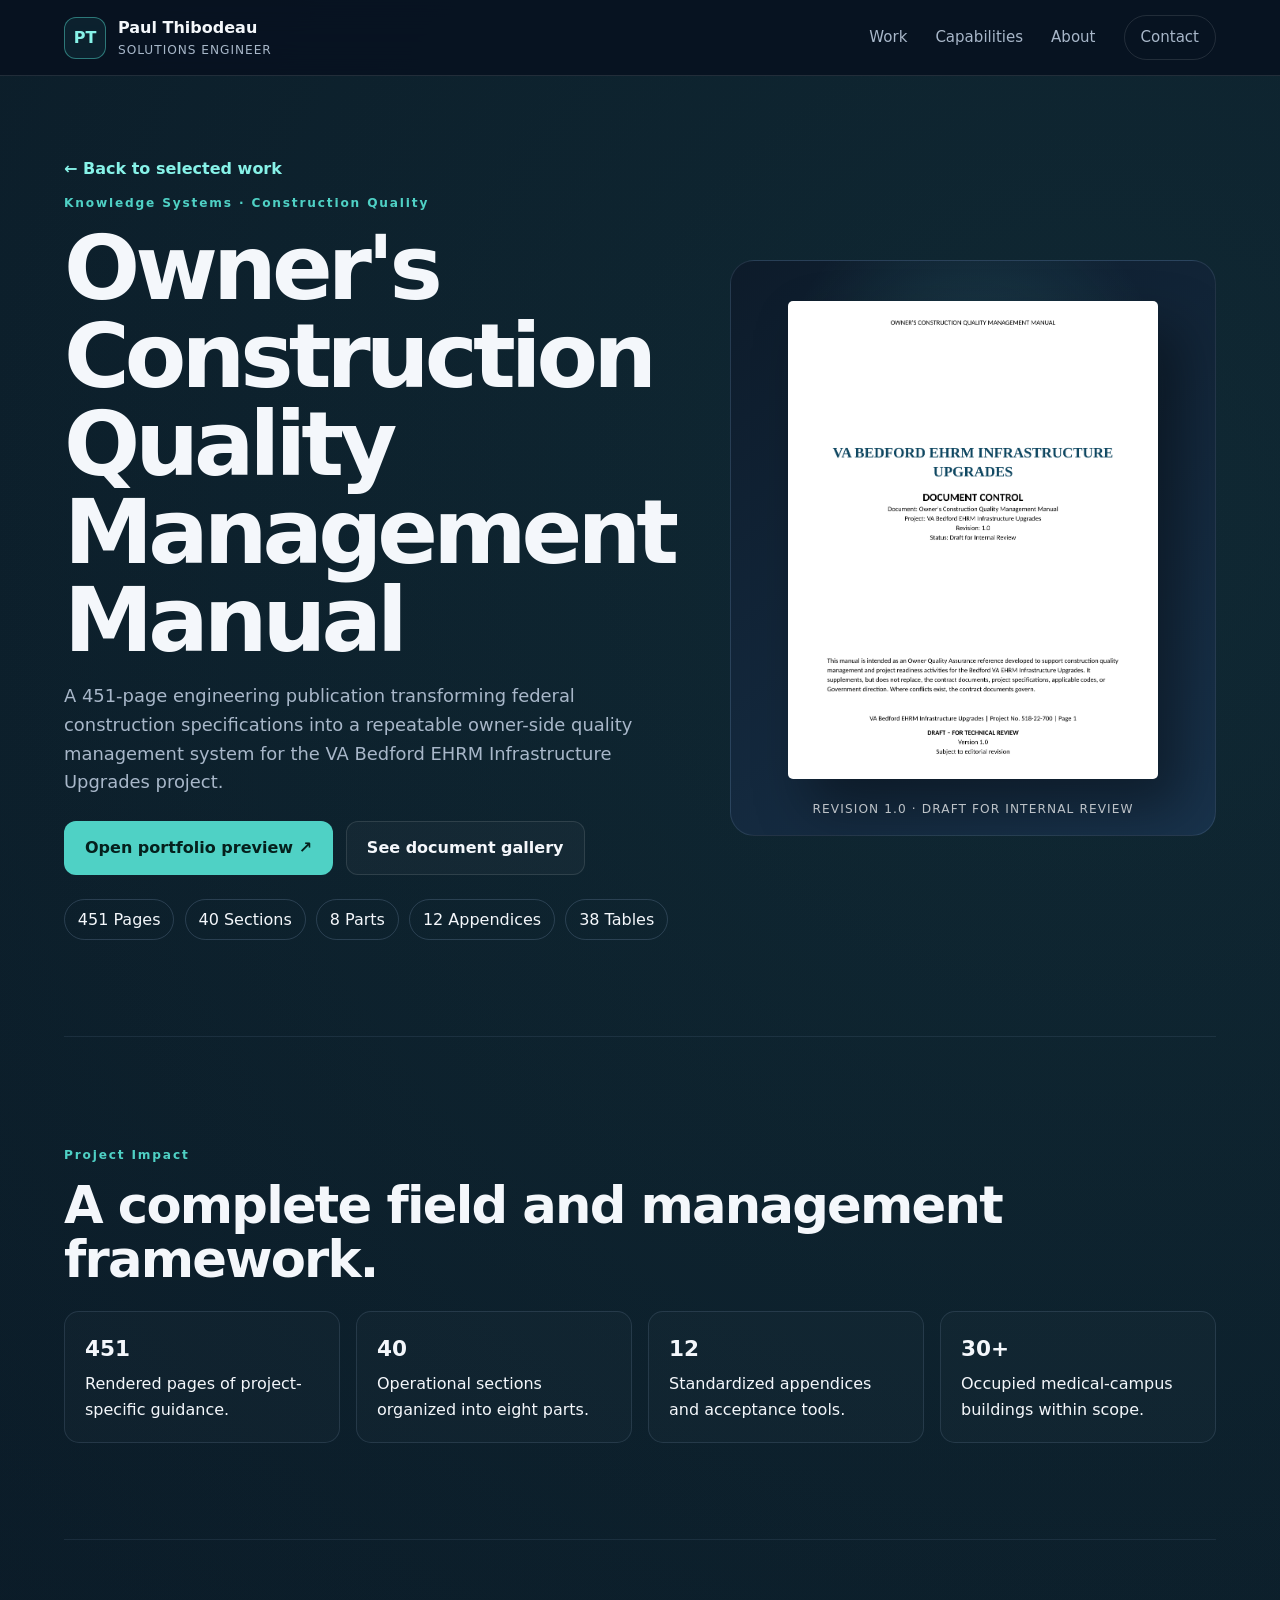
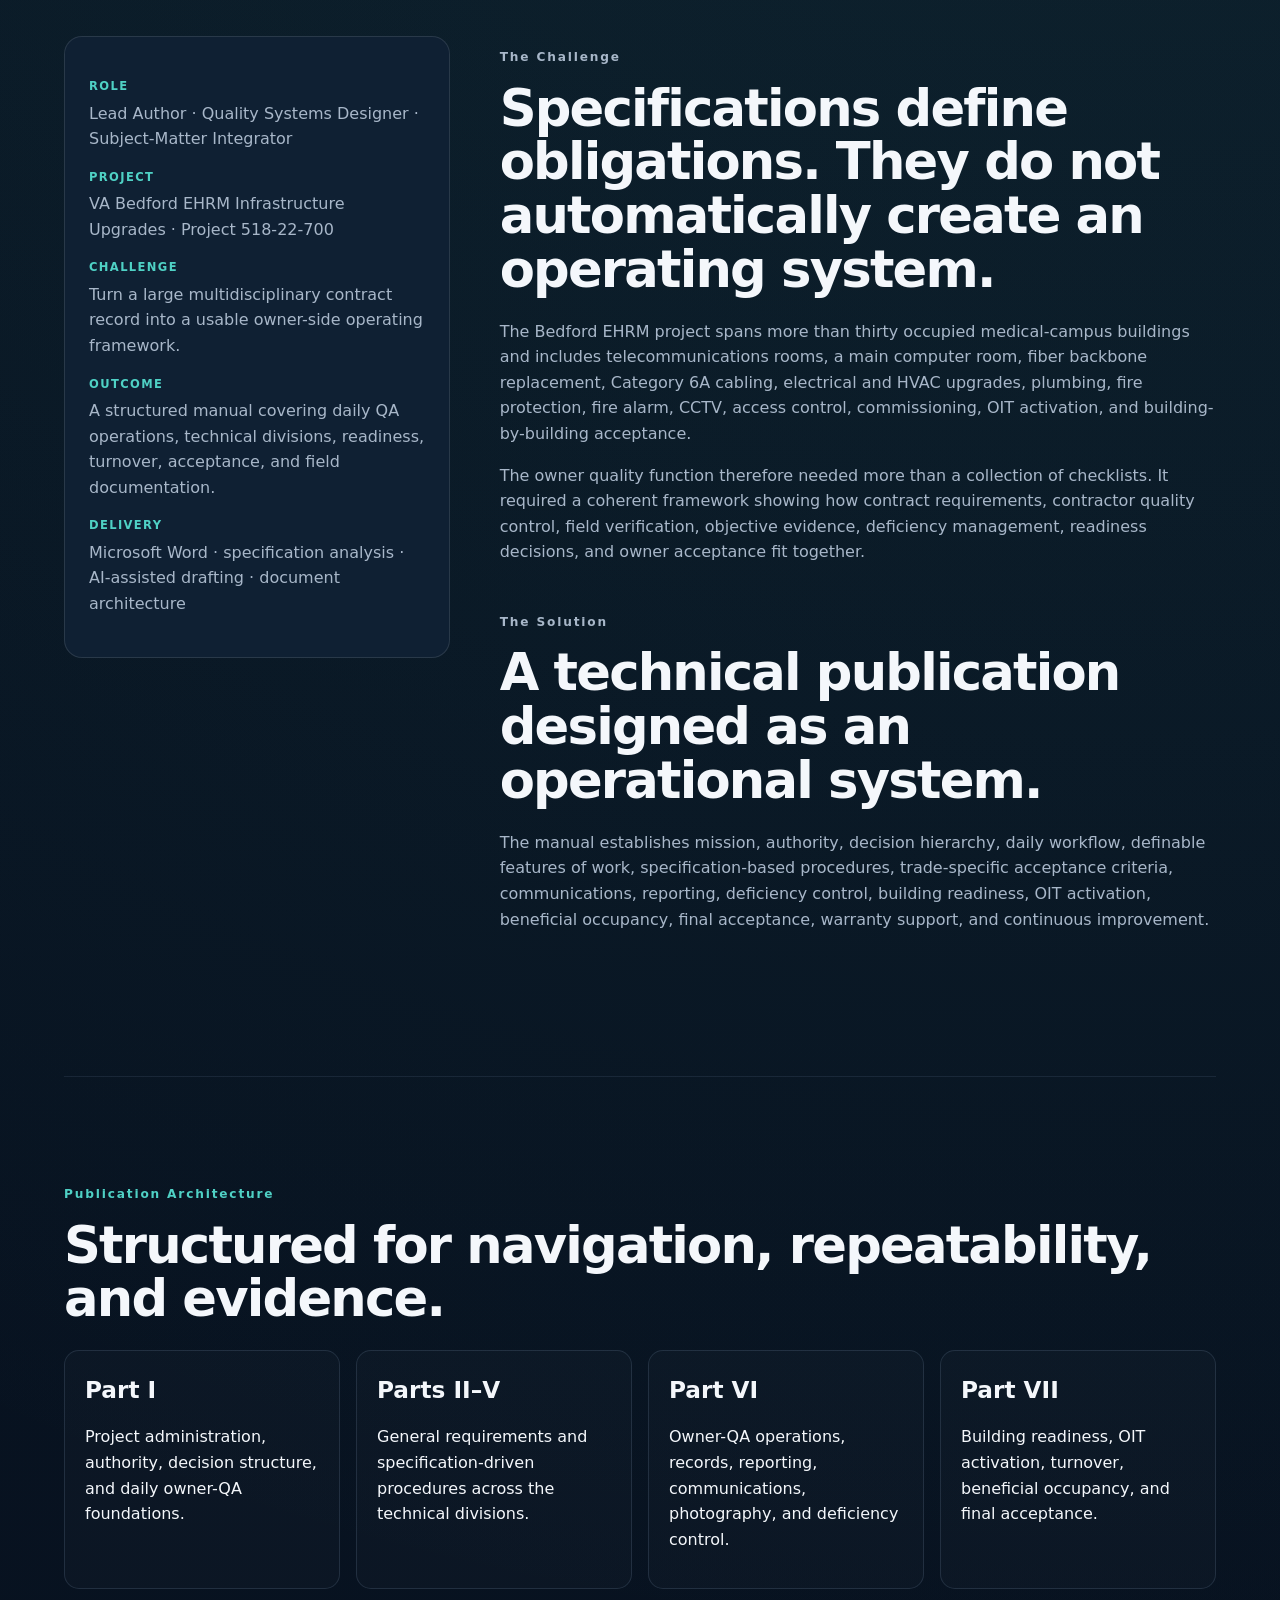
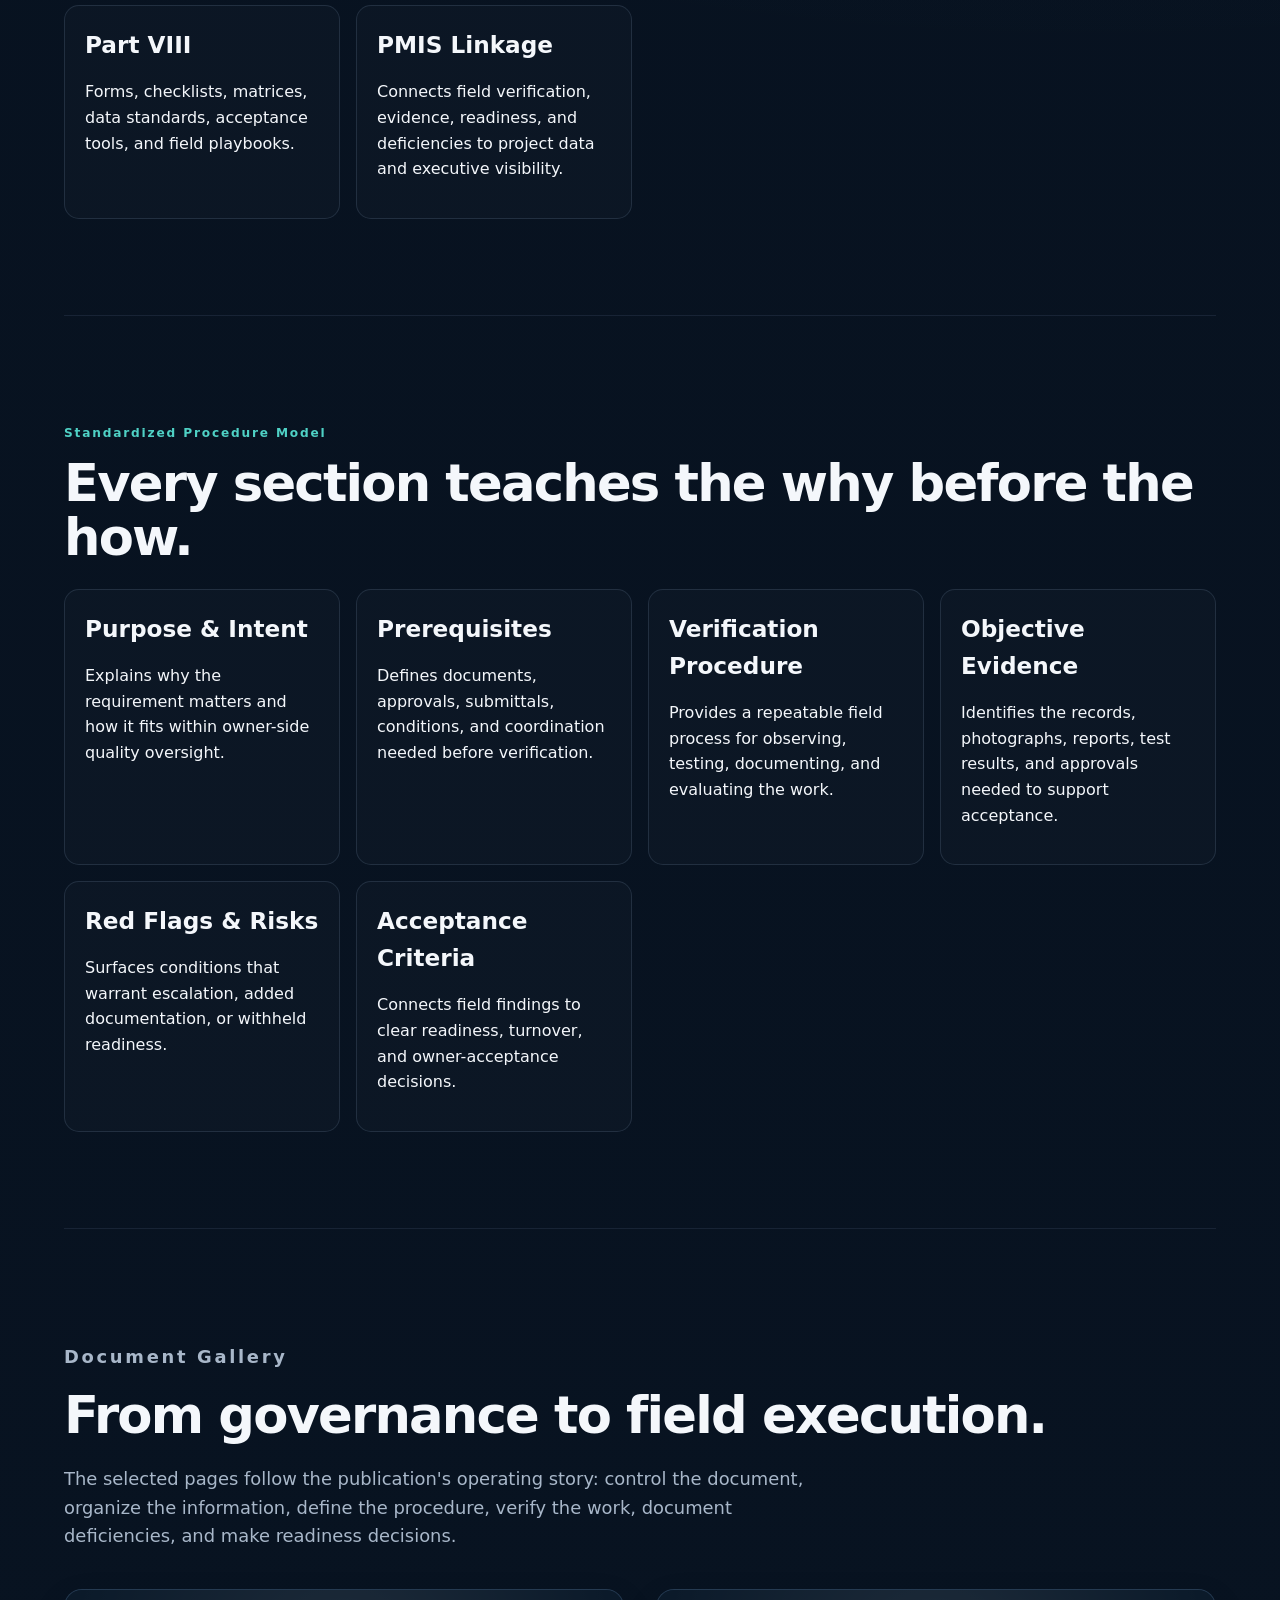
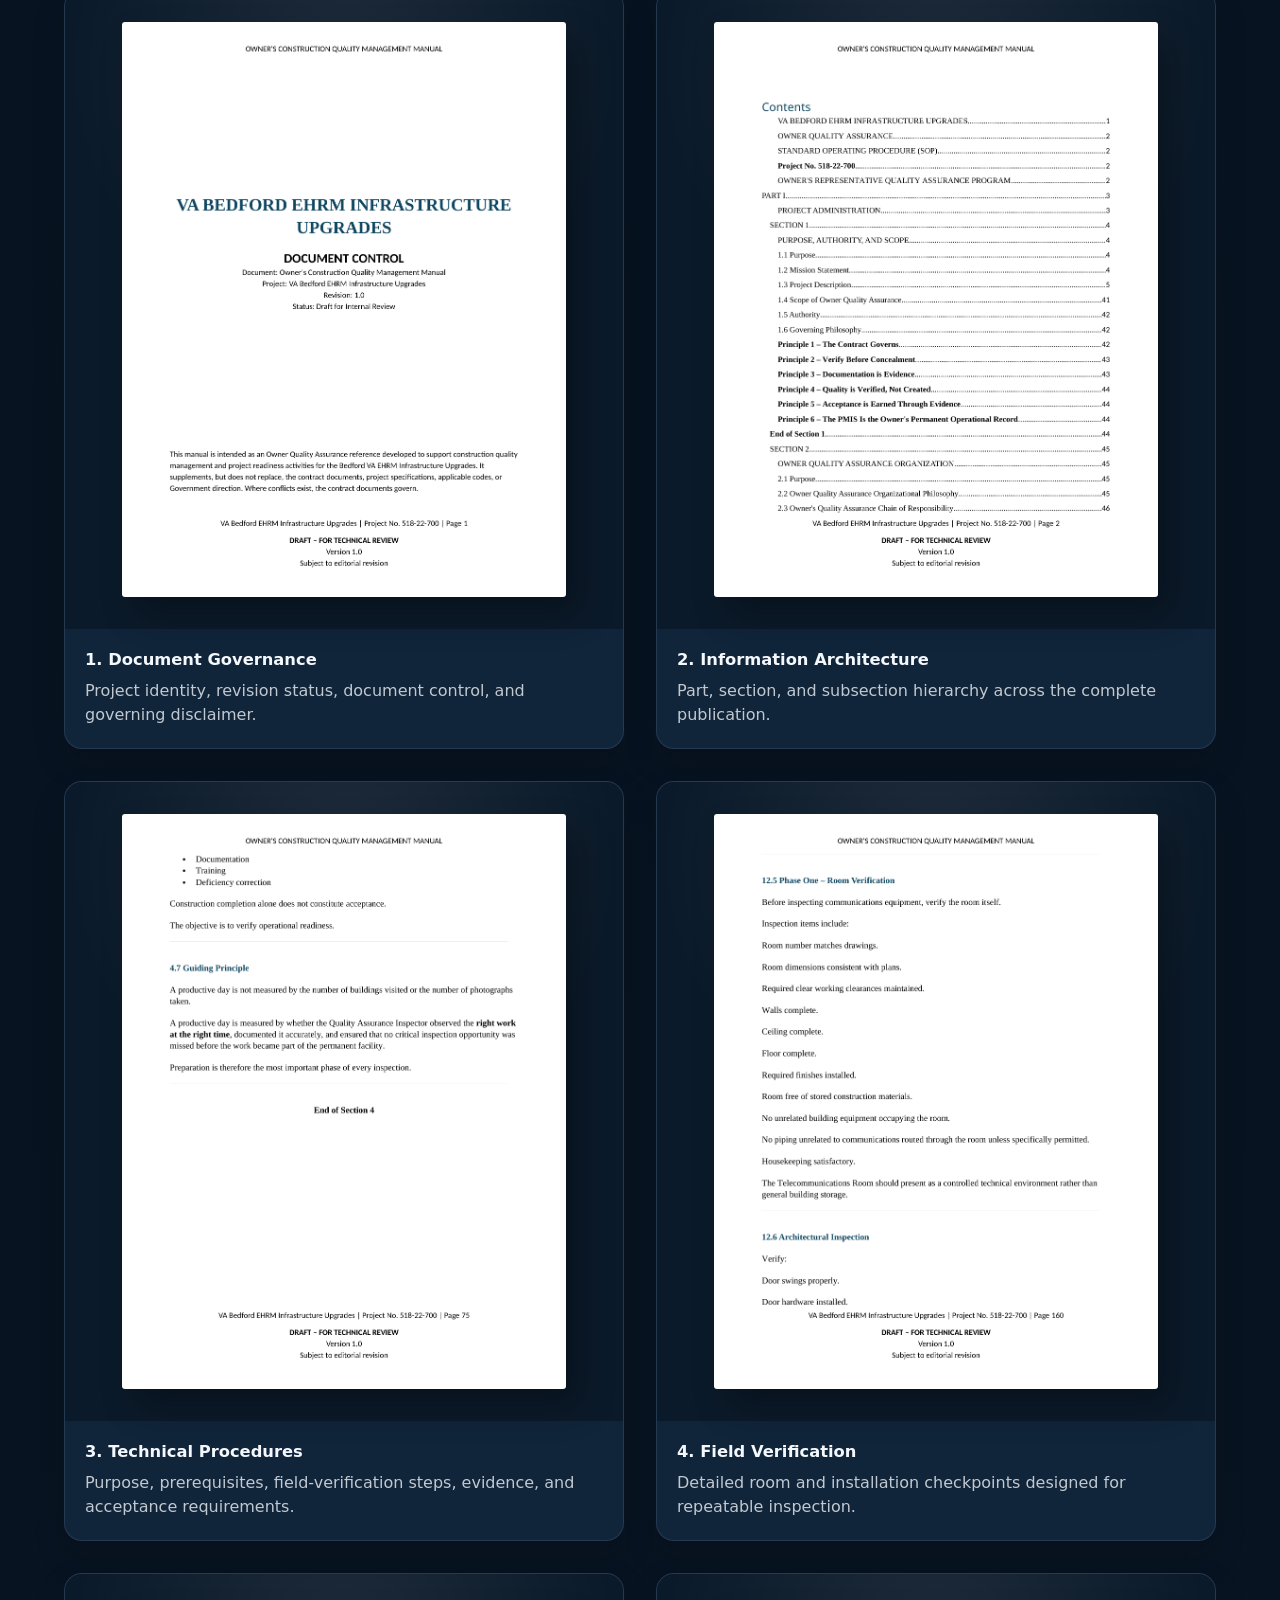
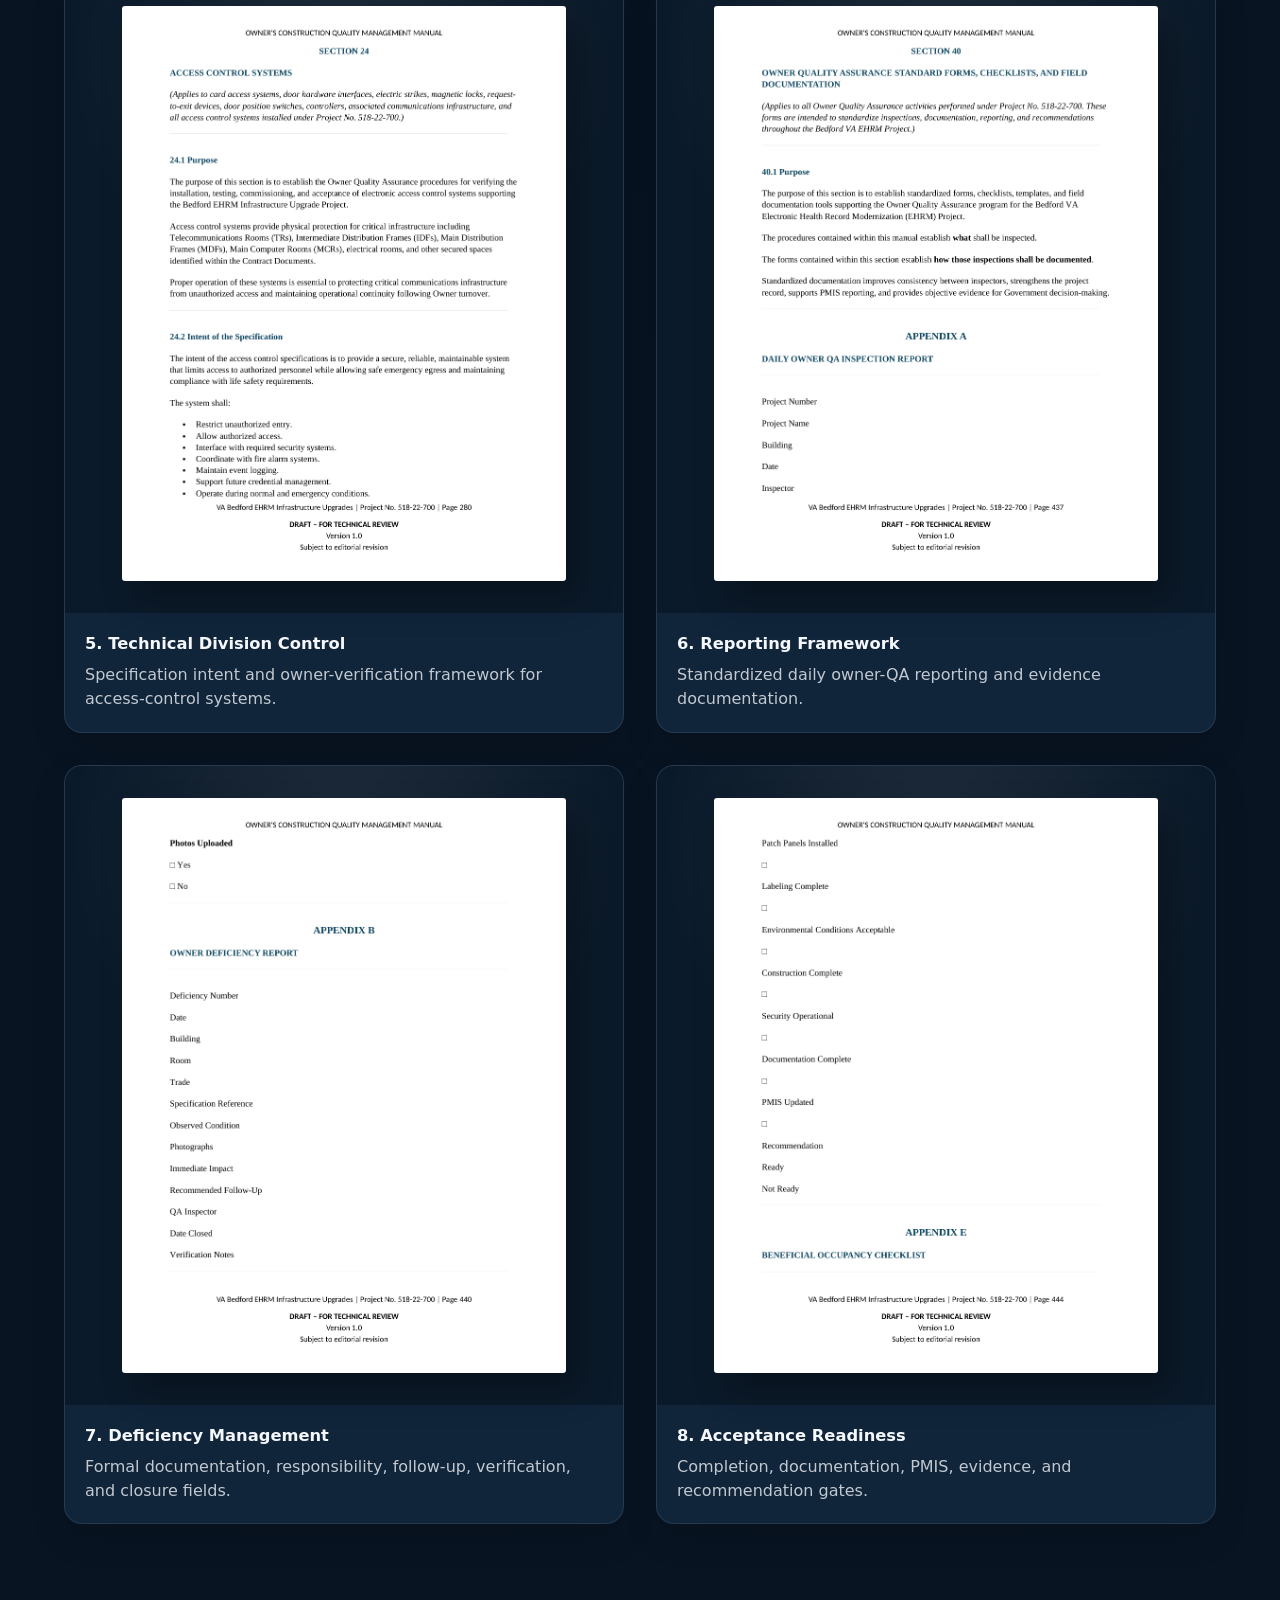
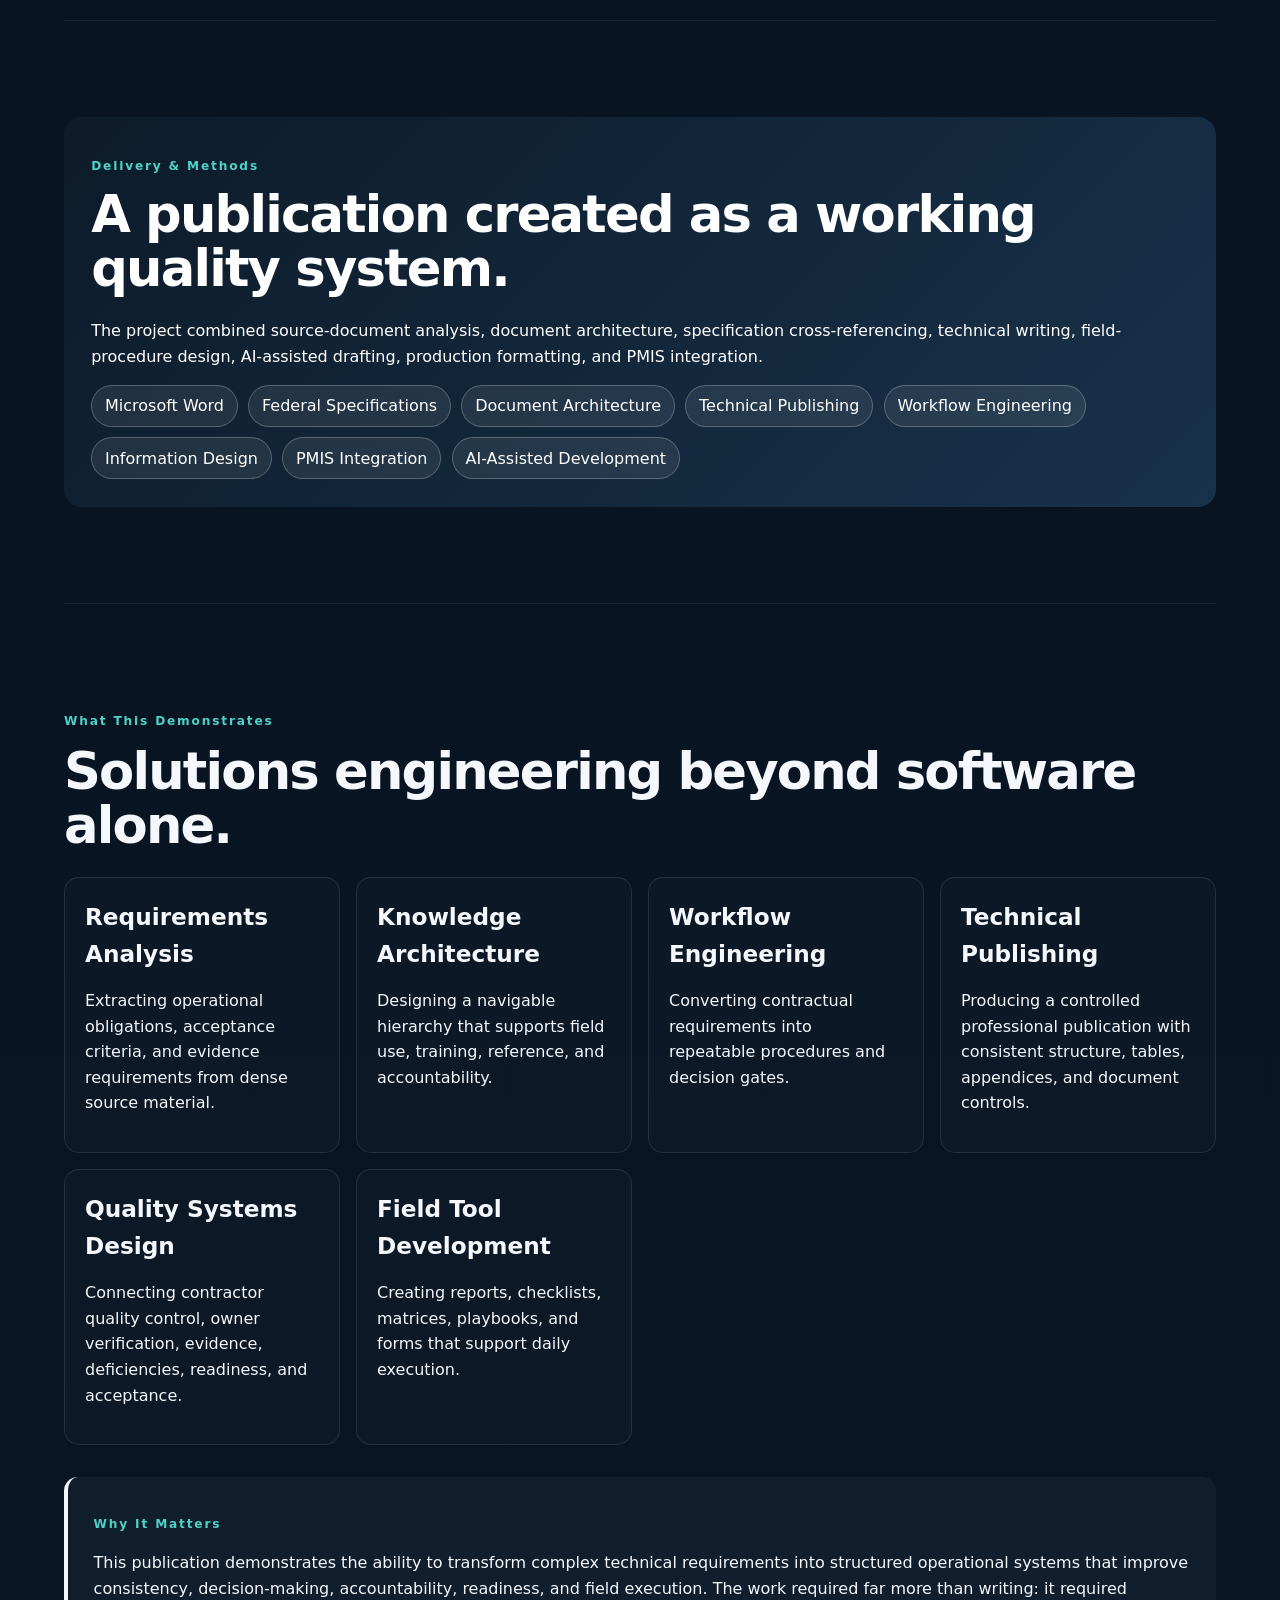
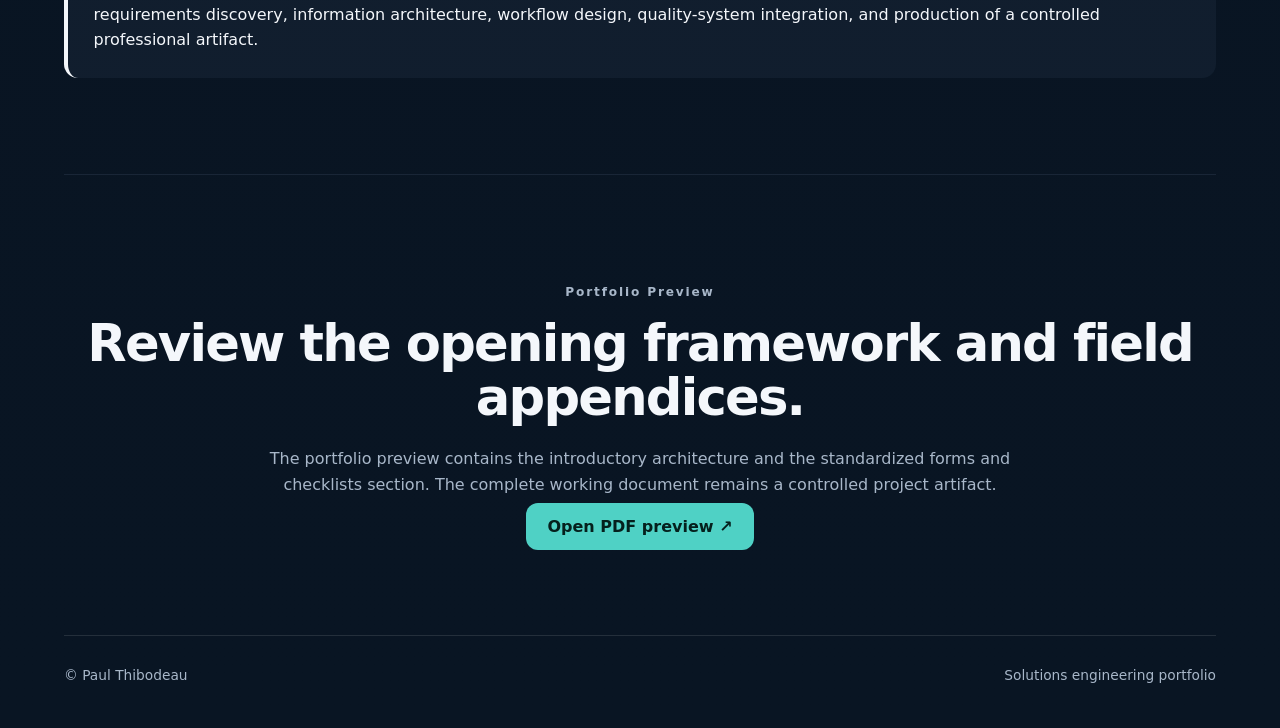
==== commit ed21b2a5: "Add files via upload" ====
--- a/qa-manual.html
+++ b/qa-manual.html
@@ -12,226 +12,279 @@
   <link rel="stylesheet" href="../assets/styles.css">
 
   <style>
-    .manual-project-hero {
-      display: grid;
-      grid-template-columns: minmax(0, 1.15fr) minmax(280px, 0.85fr);
-      gap: 2.5rem;
-      align-items: center;
-    }
-
-    .manual-project-copy {
-      max-width: 860px;
-    }
-
-    .manual-project-hero h1 {
-      margin: 0.35rem 0 0.9rem;
-    }
-
-    .manual-project-hero .hero-lead {
-      max-width: 760px;
-    }
-
-    .manual-project-actions {
-      display: flex;
-      flex-wrap: wrap;
-      gap: 0.8rem;
-      margin: 1.5rem 0;
-    }
-
-    .manual-project-meta,
-    .manual-tech-list {
-      display: flex;
-      flex-wrap: wrap;
-      gap: 0.65rem;
-    }
-
-    .manual-project-meta span,
-    .manual-tech-list span {
-      display: inline-flex;
-      align-items: center;
-      padding: 0.45rem 0.8rem;
-      border: 1px solid rgba(120, 145, 175, 0.28);
-      border-radius: 999px;
-    }
-
-    .manual-cover-stage {
-      position: relative;
-      display: grid;
-      place-items: center;
-      min-height: 520px;
-      padding: 2rem;
-      overflow: hidden;
-      border: 1px solid rgba(120, 145, 175, 0.2);
-      border-radius: 22px;
+    .manual-hero-grid{
+      display:grid;
+      grid-template-columns:minmax(0,1.12fr) minmax(330px,.88fr);
+      gap:3rem;
+      align-items:center;
+    }
+
+    .manual-hero-copy{
+      max-width:860px;
+    }
+
+    .manual-hero-copy h1{
+      margin:.35rem 0 .9rem;
+      max-width:13ch;
+      line-height:.98;
+    }
+
+    .manual-hero-copy .hero-lead{
+      max-width:760px;
+    }
+
+    .manual-actions{
+      display:flex;
+      flex-wrap:wrap;
+      gap:.8rem;
+      margin:1.5rem 0;
+    }
+
+    .manual-meta,
+    .manual-tech-list{
+      display:flex;
+      flex-wrap:wrap;
+      gap:.65rem;
+    }
+
+    .manual-meta span,
+    .manual-tech-list span{
+      display:inline-flex;
+      align-items:center;
+      padding:.45rem .8rem;
+      border:1px solid rgba(120,145,175,.28);
+      border-radius:999px;
+    }
+
+    .manual-cover-stage{
+      position:relative;
+      display:grid;
+      place-items:center;
+      min-height:560px;
+      padding:2.5rem 2rem 3.5rem;
+      overflow:hidden;
+      border:1px solid rgba(120,145,175,.2);
+      border-radius:24px;
       background:
-        radial-gradient(circle at 50% 20%, rgba(88, 219, 206, 0.14), transparent 38%),
-        linear-gradient(145deg, #0d1b2a, #18324b);
-    }
-
-    .manual-cover-stage img {
-      display: block;
-      width: min(340px, 80%);
-      max-height: 470px;
-      object-fit: contain;
-      margin: 0;
-      border-radius: 5px;
-      box-shadow: 20px 24px 48px rgba(0, 0, 0, 0.34);
-    }
-
-    .manual-cover-stage span {
-      position: absolute;
-      left: 1.2rem;
-      right: 1.2rem;
-      bottom: 1rem;
-      text-align: center;
-      font-size: 0.78rem;
-      letter-spacing: 0.08em;
-      text-transform: uppercase;
-      color: rgba(255, 255, 255, 0.72);
+        radial-gradient(circle at 50% 22%,rgba(88,219,206,.17),transparent 38%),
+        linear-gradient(145deg,#0d1b2a,#18324b);
+    }
+
+    .manual-cover-stage img{
+      display:block;
+      width:auto;
+      height:auto;
+      max-width:88%;
+      max-height:500px;
+      object-fit:contain;
+      object-position:center;
+      margin:0 auto;
+      border-radius:5px;
+      box-shadow:22px 28px 54px rgba(0,0,0,.38);
+      transform:none;
+    }
+
+    .manual-cover-stage span{
+      position:absolute;
+      left:1.2rem;
+      right:1.2rem;
+      bottom:1rem;
+      text-align:center;
+      font-size:.76rem;
+      letter-spacing:.09em;
+      text-transform:uppercase;
+      color:rgba(255,255,255,.72);
+    }
+
+    .manual-section{
+      border-top:1px solid rgba(120,145,175,.14);
     }
 
     .manual-impact-grid,
     .manual-feature-grid,
-    .manual-skills-grid {
-      display: grid;
-      gap: 1rem;
-    }
-
-    .manual-impact-grid {
-      grid-template-columns: repeat(auto-fit, minmax(170px, 1fr));
-      margin-top: 1.5rem;
+    .manual-skills-grid{
+      display:grid;
+      gap:1rem;
+    }
+
+    .manual-impact-grid{
+      grid-template-columns:repeat(auto-fit,minmax(170px,1fr));
+      margin-top:1.5rem;
     }
 
     .manual-impact-card,
     .manual-feature-card,
-    .manual-skill-card {
-      padding: 1.2rem;
-      border: 1px solid rgba(120, 145, 175, 0.2);
-      border-radius: 15px;
-      background: rgba(255, 255, 255, 0.02);
-    }
-
-    .manual-impact-card strong {
-      display: block;
-      margin-bottom: 0.3rem;
-      font-size: 1.25rem;
-    }
-
-    .manual-feature-grid {
-      grid-template-columns: repeat(auto-fit, minmax(230px, 1fr));
-      margin-top: 1.5rem;
+    .manual-skill-card{
+      padding:1.25rem;
+      border:1px solid rgba(120,145,175,.2);
+      border-radius:15px;
+      background:rgba(255,255,255,.02);
+    }
+
+    .manual-impact-card strong{
+      display:block;
+      margin-bottom:.3rem;
+      font-size:1.35rem;
+    }
+
+    .manual-feature-grid{
+      grid-template-columns:repeat(auto-fit,minmax(230px,1fr));
+      margin-top:1.5rem;
     }
 
     .manual-feature-card h3,
-    .manual-skill-card h3 {
-      margin-top: 0;
-    }
-
-    .manual-gallery {
-      display: grid;
-      grid-template-columns: repeat(2, minmax(0, 1fr));
-      gap: 2rem;
-      margin-top: 2rem;
-    }
-
-    .manual-gallery figure {
-      margin: 0;
-      overflow: hidden;
-      border: 1px solid rgba(120, 145, 175, 0.2);
-      border-radius: 18px;
-      background: rgba(255, 255, 255, 0.02);
-    }
-
-    .manual-gallery a {
-      display: block;
-      aspect-ratio: 4 / 3;
-      overflow: hidden;
-      background: #0b1a2a;
-    }
-
-    .manual-gallery img {
-      display: block;
-      width: 100%;
-      height: 100%;
-      margin: 0;
-      object-fit: contain;
-      object-position: center top;
-      background: rgba(255, 255, 255, 0.02);
-      transition: transform 180ms ease;
-    }
-
-    .manual-gallery figure:hover img {
-      transform: scale(1.015);
-    }
-
-    .manual-gallery figcaption {
-      display: grid;
-      gap: 0.3rem;
-      padding: 1rem 1.1rem 1.2rem;
-    }
-
-    .manual-gallery figcaption span {
-      line-height: 1.5;
-      opacity: 0.78;
-    }
-
-    .manual-technology-band {
-      margin-top: 2rem;
-      padding: 1.6rem;
-      border-radius: 18px;
-      background: linear-gradient(135deg, #0d1b2a, #18324b);
-      color: #fff;
-    }
-
-    .manual-technology-band h2 {
-      color: inherit;
-      margin-top: 0;
-    }
-
-    .manual-tech-list {
-      margin-top: 1rem;
-    }
-
-    .manual-tech-list span {
-      border-color: rgba(255, 255, 255, 0.24);
-      background: rgba(255, 255, 255, 0.08);
-    }
-
-    .manual-skills-grid {
-      grid-template-columns: repeat(auto-fit, minmax(220px, 1fr));
-      margin-top: 1.5rem;
-    }
-
-    .manual-closing {
-      margin-top: 2rem;
-      padding: 1.5rem;
-      border-left: 4px solid currentColor;
-      border-radius: 14px;
-      background: rgba(120, 145, 175, 0.08);
-    }
-
-    .manual-closing p:last-child {
-      margin-bottom: 0;
-    }
-
-    @media (max-width: 900px) {
-      .manual-project-hero {
-        grid-template-columns: 1fr;
-      }
-
-      .manual-cover-stage {
-        min-height: 430px;
-      }
-    }
-
-    @media (max-width: 720px) {
-      .manual-gallery {
-        grid-template-columns: 1fr;
-      }
-
-      .manual-project-actions .button {
-        width: 100%;
-        justify-content: center;
+    .manual-skill-card h3{
+      margin-top:0;
+    }
+
+    .manual-gallery{
+      display:grid;
+      grid-template-columns:repeat(2,minmax(0,1fr));
+      gap:2rem;
+      margin-top:2rem;
+    }
+
+    .manual-gallery figure{
+      display:flex;
+      flex-direction:column;
+      margin:0;
+      overflow:hidden;
+      border:1px solid rgba(120,145,175,.2);
+      border-radius:18px;
+      background:#10243a;
+      box-shadow:0 14px 34px rgba(0,0,0,.13);
+      transition:transform 180ms ease,border-color 180ms ease,box-shadow 180ms ease;
+    }
+
+    .manual-gallery figure:hover{
+      transform:translateY(-3px);
+      border-color:rgba(91,230,218,.32);
+      box-shadow:0 20px 44px rgba(0,0,0,.18);
+    }
+
+    .manual-gallery a{
+      display:grid;
+      place-items:center;
+      min-height:620px;
+      padding:2rem;
+      overflow:visible;
+      background:
+        radial-gradient(circle at 50% 12%,rgba(255,255,255,.08),transparent 44%),
+        #0b1a2a;
+    }
+
+    .manual-gallery img{
+      display:block;
+      width:auto;
+      height:auto;
+      max-width:100%;
+      max-height:575px;
+      margin:0 auto;
+      object-fit:contain;
+      object-position:center;
+      border:1px solid rgba(255,255,255,.45);
+      border-radius:3px;
+      background:#fff;
+      box-shadow:14px 18px 34px rgba(0,0,0,.3);
+      transition:transform 180ms ease;
+    }
+
+    .manual-gallery figure:hover img{
+      transform:scale(1.018);
+    }
+
+    .manual-gallery figcaption{
+      display:grid;
+      gap:.35rem;
+      min-height:112px;
+      padding:1.15rem 1.25rem 1.3rem;
+    }
+
+    .manual-gallery figcaption strong{
+      font-size:1.02rem;
+    }
+
+    .manual-gallery figcaption span{
+      line-height:1.5;
+      opacity:.78;
+    }
+
+    .manual-technology-band{
+      padding:1.7rem;
+      border-radius:18px;
+      background:linear-gradient(135deg,#0d1b2a,#18324b);
+      color:#fff;
+    }
+
+    .manual-technology-band h2{
+      color:inherit;
+      margin-top:0;
+    }
+
+    .manual-tech-list{
+      margin-top:1rem;
+    }
+
+    .manual-tech-list span{
+      border-color:rgba(255,255,255,.24);
+      background:rgba(255,255,255,.08);
+    }
+
+    .manual-skills-grid{
+      grid-template-columns:repeat(auto-fit,minmax(220px,1fr));
+      margin-top:1.5rem;
+      align-items:stretch;
+    }
+
+    .manual-skill-card{
+      min-height:180px;
+    }
+
+    .manual-closing{
+      margin-top:2rem;
+      padding:1.6rem;
+      border-left:4px solid currentColor;
+      border-radius:14px;
+      background:rgba(120,145,175,.08);
+    }
+
+    .manual-closing p:last-child{
+      margin-bottom:0;
+    }
+
+    @media(max-width:960px){
+      .manual-hero-grid{
+        grid-template-columns:1fr;
+      }
+
+      .manual-cover-stage{
+        min-height:470px;
+      }
+    }
+
+    @media(max-width:760px){
+      .manual-gallery{
+        grid-template-columns:1fr;
+      }
+
+      .manual-gallery a{
+        min-height:440px;
+      }
+
+      .manual-actions .button{
+        width:100%;
+        justify-content:center;
+      }
+    }
+
+    @media(max-width:520px){
+      .manual-cover-stage{
+        min-height:390px;
+        padding:1.5rem 1rem 3rem;
+      }
+
+      .manual-gallery a{
+        min-height:360px;
       }
     }
   </style>
@@ -241,10 +294,7 @@
   <header class="site-header">
     <a class="brand" href="../index.html">
       <span class="brand-mark">PT</span>
-      <span>
-        <strong>Paul Thibodeau</strong>
-        <small>Solutions Engineer</small>
-      </span>
+      <span><strong>Paul Thibodeau</strong><small>Solutions Engineer</small></span>
     </a>
 
     <button class="menu-toggle" aria-label="Toggle navigation">☰</button>
@@ -258,99 +308,71 @@
   </header>
 
   <main>
-    <section class="section case-hero manual-project-hero">
-      <div class="manual-project-copy">
-        <a class="back-link" href="../index.html#work">← Back to selected work</a>
-
-        <p class="eyebrow">Knowledge Systems · Construction Quality</p>
-
-        <h1>Owner's Construction Quality Management Manual</h1>
-
-        <p class="hero-lead">
-          A 451-page, project-specific operational knowledge system created for the VA Bedford EHRM
-          Infrastructure Upgrades project. The publication converts a complex federal contract record into
-          structured owner-side quality procedures, field controls, readiness gates, acceptance criteria,
-          and standardized documentation.
-        </p>
-
-        <div class="manual-project-actions">
-          <a
-            class="button primary"
-            href="../assets/manual/Owner_QA_Manual_Portfolio_Preview.pdf"
-            target="_blank"
-            rel="noopener"
+    <section class="section case-hero">
+      <div class="manual-hero-grid">
+        <div class="manual-hero-copy">
+          <a class="back-link" href="../index.html#work">← Back to selected work</a>
+          <p class="eyebrow">Knowledge Systems · Construction Quality</p>
+
+          <h1>Owner's Construction Quality Management Manual</h1>
+
+          <p class="hero-lead">
+            A 451-page engineering publication transforming federal construction specifications into a repeatable
+            owner-side quality management system for the VA Bedford EHRM Infrastructure Upgrades project.
+          </p>
+
+          <div class="manual-actions">
+            <a
+              class="button primary"
+              href="../assets/manual/Owner_QA_Manual_Portfolio_Preview.pdf"
+              target="_blank"
+              rel="noopener"
+            >
+              Open portfolio preview ↗
+            </a>
+
+            <a class="button secondary" href="#gallery">See document gallery</a>
+          </div>
+
+          <div class="manual-meta" aria-label="Publication metrics">
+            <span>451 Pages</span>
+            <span>40 Sections</span>
+            <span>8 Parts</span>
+            <span>12 Appendices</span>
+            <span>38 Tables</span>
+          </div>
+        </div>
+
+        <div class="manual-cover-stage">
+          <img
+            src="[data-uri]"
+            alt="Cover of the Owner's Construction Quality Management Manual"
           >
-            Open portfolio preview ↗
-          </a>
-
-          <a class="button secondary" href="#gallery">View selected pages</a>
+          <span>Revision 1.0 · Draft for Internal Review</span>
         </div>
-
-        <div class="manual-project-meta" aria-label="Publication metrics">
-          <span>451 Pages</span>
-          <span>40 Sections</span>
-          <span>8 Parts</span>
-          <span>12 Appendices</span>
-          <span>38 Tables</span>
-        </div>
-      </div>
-
-      <div class="manual-cover-stage">
-        <img
-          src="../assets/manual/page-1.png"
-          alt="Cover of the Owner's Construction Quality Management Manual"
-        >
-        <span>Revision 1.0 · Draft for Internal Review</span>
-      </div>
-    </section>
-
-    <section class="section">
+      </div>
+    </section>
+
+    <section class="section manual-section">
       <p class="eyebrow">Project Impact</p>
       <h2>A complete field and management framework.</h2>
 
       <div class="manual-impact-grid">
-        <article class="manual-impact-card">
-          <strong>451</strong>
-          <span>Rendered pages of project-specific guidance.</span>
-        </article>
-
-        <article class="manual-impact-card">
-          <strong>40</strong>
-          <span>Operational sections organized into eight parts.</span>
-        </article>
-
-        <article class="manual-impact-card">
-          <strong>12</strong>
-          <span>Standardized field appendices and acceptance tools.</span>
-        </article>
-
-        <article class="manual-impact-card">
-          <strong>30+</strong>
-          <span>Occupied medical-campus buildings within project scope.</span>
-        </article>
-      </div>
-    </section>
-
-    <section class="section case-grid">
+        <article class="manual-impact-card"><strong>451</strong><span>Rendered pages of project-specific guidance.</span></article>
+        <article class="manual-impact-card"><strong>40</strong><span>Operational sections organized into eight parts.</span></article>
+        <article class="manual-impact-card"><strong>12</strong><span>Standardized appendices and acceptance tools.</span></article>
+        <article class="manual-impact-card"><strong>30+</strong><span>Occupied medical-campus buildings within scope.</span></article>
+      </div>
+    </section>
+
+    <section class="section case-grid manual-section">
       <aside class="case-sidebar">
         <dl>
-          <dt>ROLE</dt>
-          <dd>Lead Author · Quality Systems Designer · Subject-Matter Integrator</dd>
-
-          <dt>PROJECT</dt>
-          <dd>VA Bedford EHRM Infrastructure Upgrades · Project 518-22-700</dd>
-
-          <dt>CHALLENGE</dt>
-          <dd>Turn a large multidisciplinary contract record into a usable owner-side operating framework.</dd>
-
-          <dt>OUTCOME</dt>
-          <dd>
-            A structured manual covering daily QA operations, technical divisions, readiness, turnover,
-            acceptance, and field documentation.
-          </dd>
-
-          <dt>DELIVERY</dt>
-          <dd>Microsoft Word · specification analysis · AI-assisted drafting · document architecture</dd>
+          <dt>ROLE</dt><dd>Lead Author · Quality Systems Designer · Subject-Matter Integrator</dd>
+          <dt>PROJECT</dt><dd>VA Bedford EHRM Infrastructure Upgrades · Project 518-22-700</dd>
+          <dt>CHALLENGE</dt><dd>Turn a large multidisciplinary contract record into a usable owner-side operating framework.</dd>
+          <dt>OUTCOME</dt><dd>A structured manual covering daily QA operations, technical divisions, readiness, turnover, acceptance, and field documentation.</dd>
+          <dt>DELIVERY</dt><dd>Microsoft Word · specification analysis · AI-assisted drafting · document architecture</dd>
         </dl>
       </aside>
 
@@ -367,8 +389,8 @@
           </p>
 
           <p>
-            The owner quality function therefore needed more than a collection of checklists. It required a
-            coherent framework showing how contract requirements, contractor quality control, field verification,
+            The owner quality function therefore needed more than a collection of checklists. It required a coherent
+            framework showing how contract requirements, contractor quality control, field verification, objective
             evidence, deficiency management, readiness decisions, and owner acceptance fit together.
           </p>
         </section>
@@ -378,182 +400,113 @@
           <h2>A technical publication designed as an operational system.</h2>
 
           <p>
-            The manual establishes mission, authority, decision hierarchy, daily workflow, definable features
-            of work, specification-based procedures, trade-specific acceptance criteria, communications,
-            reporting, deficiency control, building readiness, OIT activation, beneficial occupancy,
-            final acceptance, warranty support, and continuous improvement.
+            The manual establishes mission, authority, decision hierarchy, daily workflow, definable features of work,
+            specification-based procedures, trade-specific acceptance criteria, communications, reporting, deficiency
+            control, building readiness, OIT activation, beneficial occupancy, final acceptance, warranty support,
+            and continuous improvement.
           </p>
         </section>
       </div>
     </section>
 
-    <section class="section">
+    <section class="section manual-section">
       <p class="eyebrow">Publication Architecture</p>
       <h2>Structured for navigation, repeatability, and evidence.</h2>
 
       <div class="manual-feature-grid">
-        <article class="manual-feature-card">
-          <h3>Part I</h3>
-          <p>Project administration, authority, decision structure, and daily owner-QA foundations.</p>
-        </article>
-
-        <article class="manual-feature-card">
-          <h3>Parts II–V</h3>
-          <p>General requirements and specification-driven procedures across the technical divisions.</p>
-        </article>
-
-        <article class="manual-feature-card">
-          <h3>Part VI</h3>
-          <p>Owner-QA operations, records, reporting, communications, photography, and deficiency control.</p>
-        </article>
-
-        <article class="manual-feature-card">
-          <h3>Part VII</h3>
-          <p>Building readiness, OIT activation, turnover, beneficial occupancy, and final acceptance.</p>
-        </article>
-
-        <article class="manual-feature-card">
-          <h3>Part VIII</h3>
-          <p>Forms, checklists, matrices, data standards, acceptance tools, and field playbooks.</p>
-        </article>
-
-        <article class="manual-feature-card">
-          <h3>PMIS Linkage</h3>
-          <p>Connects field verification, evidence, readiness, and deficiencies to project data and executive visibility.</p>
-        </article>
-      </div>
-    </section>
-
-    <section class="section">
+        <article class="manual-feature-card"><h3>Part I</h3><p>Project administration, authority, decision structure, and daily owner-QA foundations.</p></article>
+        <article class="manual-feature-card"><h3>Parts II–V</h3><p>General requirements and specification-driven procedures across the technical divisions.</p></article>
+        <article class="manual-feature-card"><h3>Part VI</h3><p>Owner-QA operations, records, reporting, communications, photography, and deficiency control.</p></article>
+        <article class="manual-feature-card"><h3>Part VII</h3><p>Building readiness, OIT activation, turnover, beneficial occupancy, and final acceptance.</p></article>
+        <article class="manual-feature-card"><h3>Part VIII</h3><p>Forms, checklists, matrices, data standards, acceptance tools, and field playbooks.</p></article>
+        <article class="manual-feature-card"><h3>PMIS Linkage</h3><p>Connects field verification, evidence, readiness, and deficiencies to project data and executive visibility.</p></article>
+      </div>
+    </section>
+
+    <section class="section manual-section">
       <p class="eyebrow">Standardized Procedure Model</p>
       <h2>Every section teaches the why before the how.</h2>
 
       <div class="manual-feature-grid">
-        <article class="manual-feature-card">
-          <h3>Purpose &amp; Intent</h3>
-          <p>Explains why the requirement matters and how it fits within owner-side quality oversight.</p>
-        </article>
-
-        <article class="manual-feature-card">
-          <h3>Prerequisites</h3>
-          <p>Defines documents, approvals, submittals, conditions, and coordination needed before verification.</p>
-        </article>
-
-        <article class="manual-feature-card">
-          <h3>Verification Procedure</h3>
-          <p>Provides a repeatable field process for observing, testing, documenting, and evaluating the work.</p>
-        </article>
-
-        <article class="manual-feature-card">
-          <h3>Objective Evidence</h3>
-          <p>Identifies the records, photographs, reports, test results, and approvals needed to support acceptance.</p>
-        </article>
-
-        <article class="manual-feature-card">
-          <h3>Red Flags &amp; Risks</h3>
-          <p>Surfaces conditions that warrant escalation, added documentation, or withheld readiness.</p>
-        </article>
-
-        <article class="manual-feature-card">
-          <h3>Acceptance Criteria</h3>
-          <p>Connects field findings to clear readiness, turnover, and owner-acceptance decisions.</p>
-        </article>
-      </div>
-    </section>
-
-    <section id="gallery" class="section">
+        <article class="manual-feature-card"><h3>Purpose &amp; Intent</h3><p>Explains why the requirement matters and how it fits within owner-side quality oversight.</p></article>
+        <article class="manual-feature-card"><h3>Prerequisites</h3><p>Defines documents, approvals, submittals, conditions, and coordination needed before verification.</p></article>
+        <article class="manual-feature-card"><h3>Verification Procedure</h3><p>Provides a repeatable field process for observing, testing, documenting, and evaluating the work.</p></article>
+        <article class="manual-feature-card"><h3>Objective Evidence</h3><p>Identifies the records, photographs, reports, test results, and approvals needed to support acceptance.</p></article>
+        <article class="manual-feature-card"><h3>Red Flags &amp; Risks</h3><p>Surfaces conditions that warrant escalation, added documentation, or withheld readiness.</p></article>
+        <article class="manual-feature-card"><h3>Acceptance Criteria</h3><p>Connects field findings to clear readiness, turnover, and owner-acceptance decisions.</p></article>
+      </div>
+    </section>
+
+    <section id="gallery" class="section manual-section">
       <div class="section-heading">
         <p class="eyebrow">Document Gallery</p>
         <h2>From governance to field execution.</h2>
         <p>
-          Selected pages demonstrate the manual's scale, hierarchy, technical content, and standardized field tools.
+          The selected pages follow the publication's operating story: control the document, organize the information,
+          define the procedure, verify the work, document deficiencies, and make readiness decisions.
         </p>
       </div>
 
       <div class="manual-gallery">
         <figure>
-          <a href="../assets/manual/page-1.png" target="_blank" rel="noopener">
-            <img src="../assets/manual/page-1.png" alt="Document control cover page">
-          </a>
-          <figcaption>
-            <strong>Document control</strong>
-            <span>Project identity, revision, status, and governing disclaimer.</span>
-          </figcaption>
-        </figure>
-
-        <figure>
-          <a href="../assets/manual/page-2.png" target="_blank" rel="noopener">
-            <img src="../assets/manual/page-2.png" alt="Table of contents page">
-          </a>
-          <figcaption>
-            <strong>Structured contents</strong>
-            <span>Part, section, and subsection hierarchy across the publication.</span>
-          </figcaption>
-        </figure>
-
-        <figure>
-          <a href="../assets/manual/page-75.png" target="_blank" rel="noopener">
-            <img src="../assets/manual/page-75.png" alt="Technical procedure page">
-          </a>
-          <figcaption>
-            <strong>Operational procedure</strong>
-            <span>Field-verification criteria and objective-evidence requirements.</span>
-          </figcaption>
-        </figure>
-
-        <figure>
-          <a href="../assets/manual/page-160.png" target="_blank" rel="noopener">
-            <img src="../assets/manual/page-160.png" alt="Room verification page">
-          </a>
-          <figcaption>
-            <strong>Trade verification</strong>
-            <span>Detailed room and installation inspection checkpoints.</span>
-          </figcaption>
-        </figure>
-
-        <figure>
-          <a href="../assets/manual/page-280.png" target="_blank" rel="noopener">
-            <img src="../assets/manual/page-280.png" alt="Access control systems section">
-          </a>
-          <figcaption>
-            <strong>Technical division</strong>
-            <span>Purpose and specification intent for access-control systems.</span>
-          </figcaption>
-        </figure>
-
-        <figure>
-          <a href="../assets/manual/page-437.png" target="_blank" rel="noopener">
-            <img src="../assets/manual/page-437.png" alt="Appendix A daily report">
-          </a>
-          <figcaption>
-            <strong>Standardized field tools</strong>
-            <span>Daily owner-QA reporting and documentation framework.</span>
-          </figcaption>
-        </figure>
-
-        <figure>
-          <a href="../assets/manual/page-440.png" target="_blank" rel="noopener">
-            <img src="../assets/manual/page-440.png" alt="Owner deficiency report">
-          </a>
-          <figcaption>
-            <strong>Deficiency control</strong>
-            <span>Formal documentation, follow-up, responsibility, and closure fields.</span>
-          </figcaption>
-        </figure>
-
-        <figure>
-          <a href="../assets/manual/page-444.png" target="_blank" rel="noopener">
-            <img src="../assets/manual/page-444.png" alt="Readiness checklist page">
-          </a>
-          <figcaption>
-            <strong>Acceptance readiness</strong>
-            <span>Completion, documentation, PMIS, evidence, and recommendation gates.</span>
-          </figcaption>
-        </figure>
-      </div>
-    </section>
-
-    <section class="section">
+          <a href="#" onclick="return false;" aria-label="Document page preview">
+            <img src="[data-uri]" alt="Document control cover page">
+          </a>
+          <figcaption><strong>1. Document Governance</strong><span>Project identity, revision status, document control, and governing disclaimer.</span></figcaption>
+        </figure>
+
+        <figure>
+          <a href="#" onclick="return false;" aria-label="Document page preview">
+            <img src="[data-uri]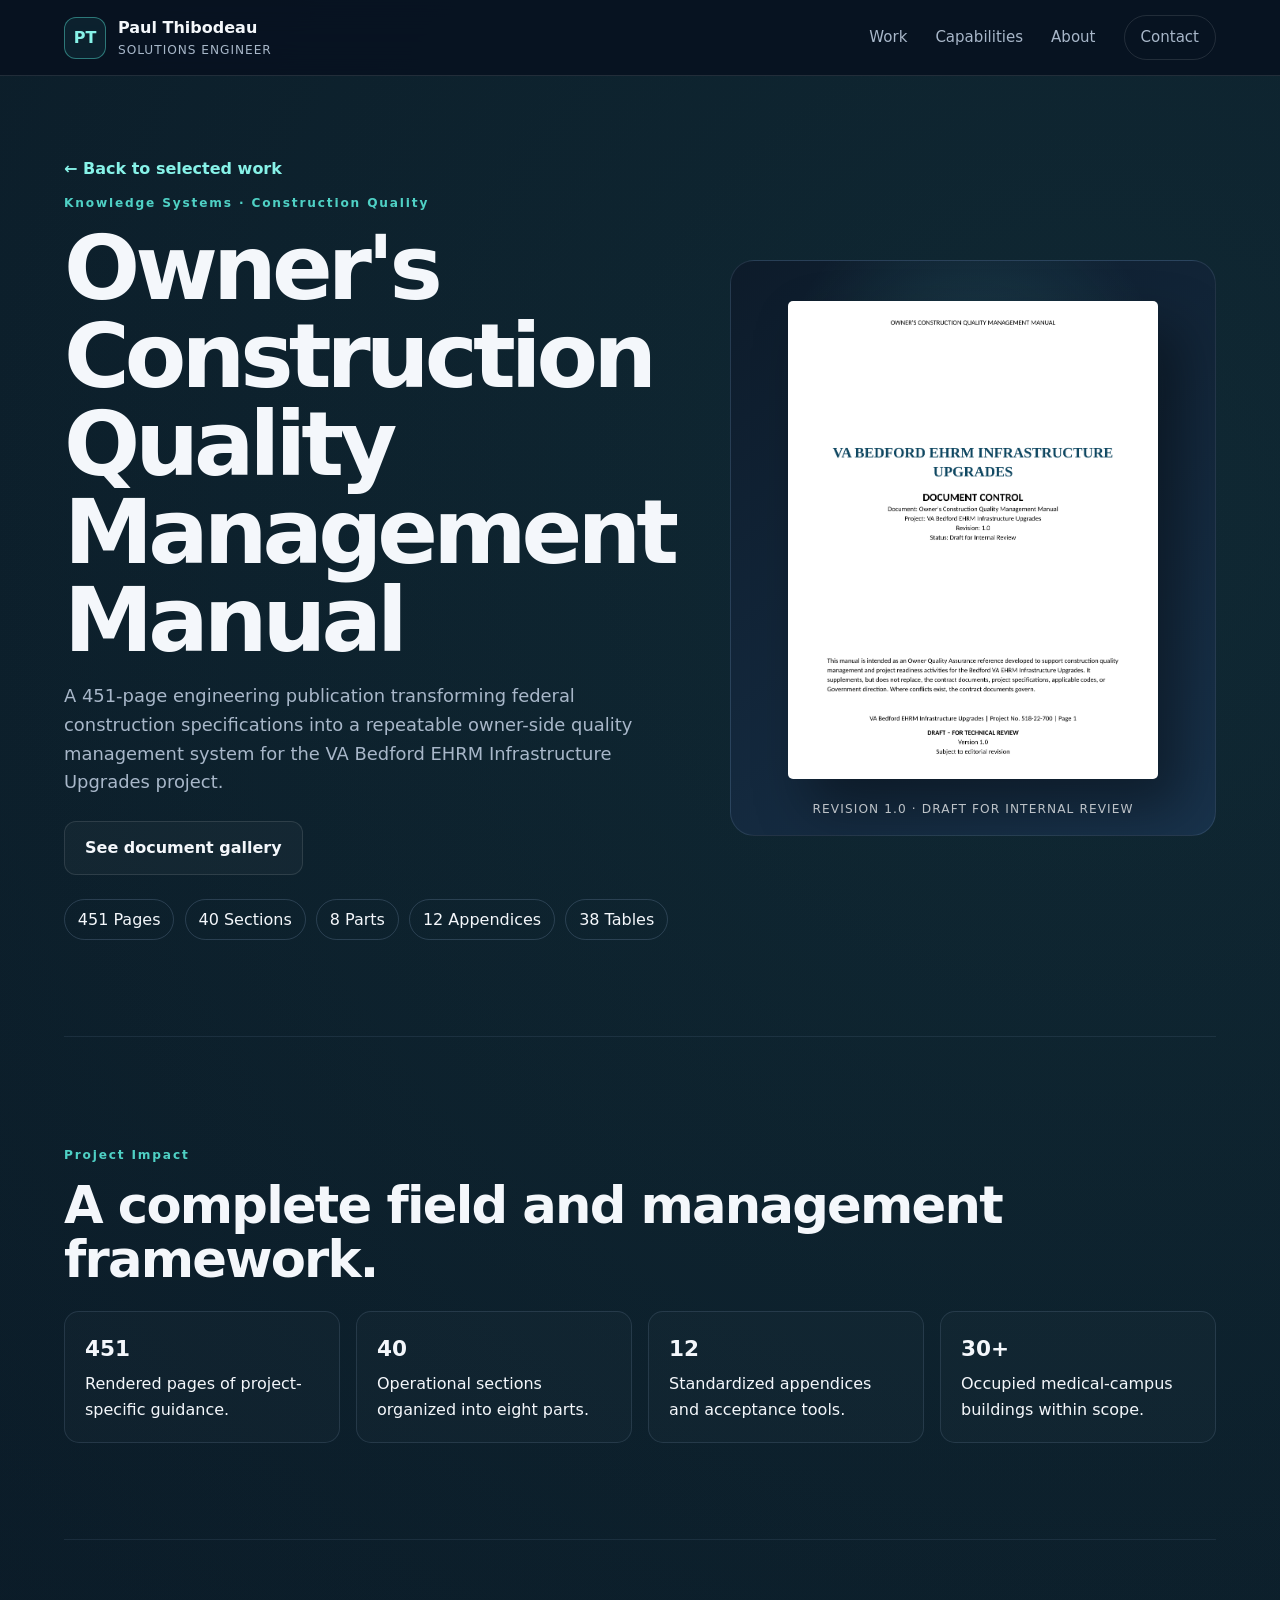
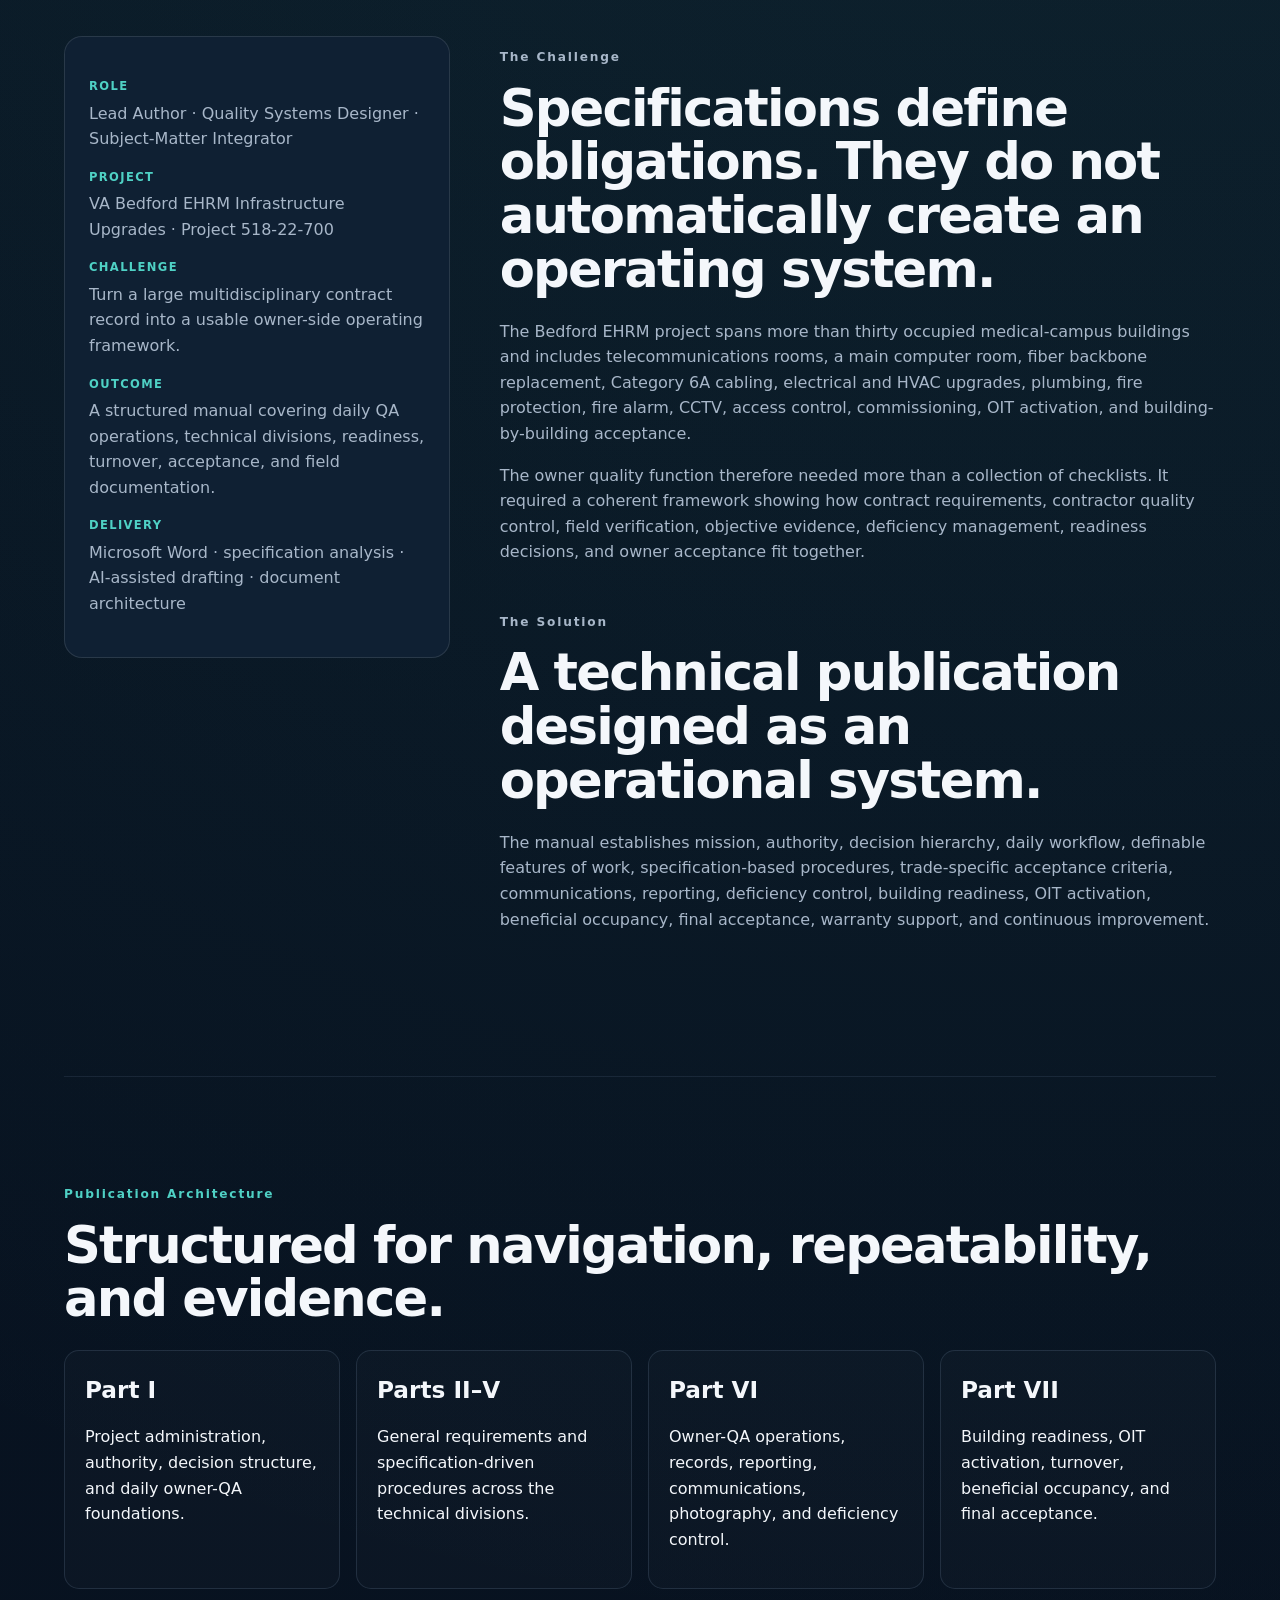
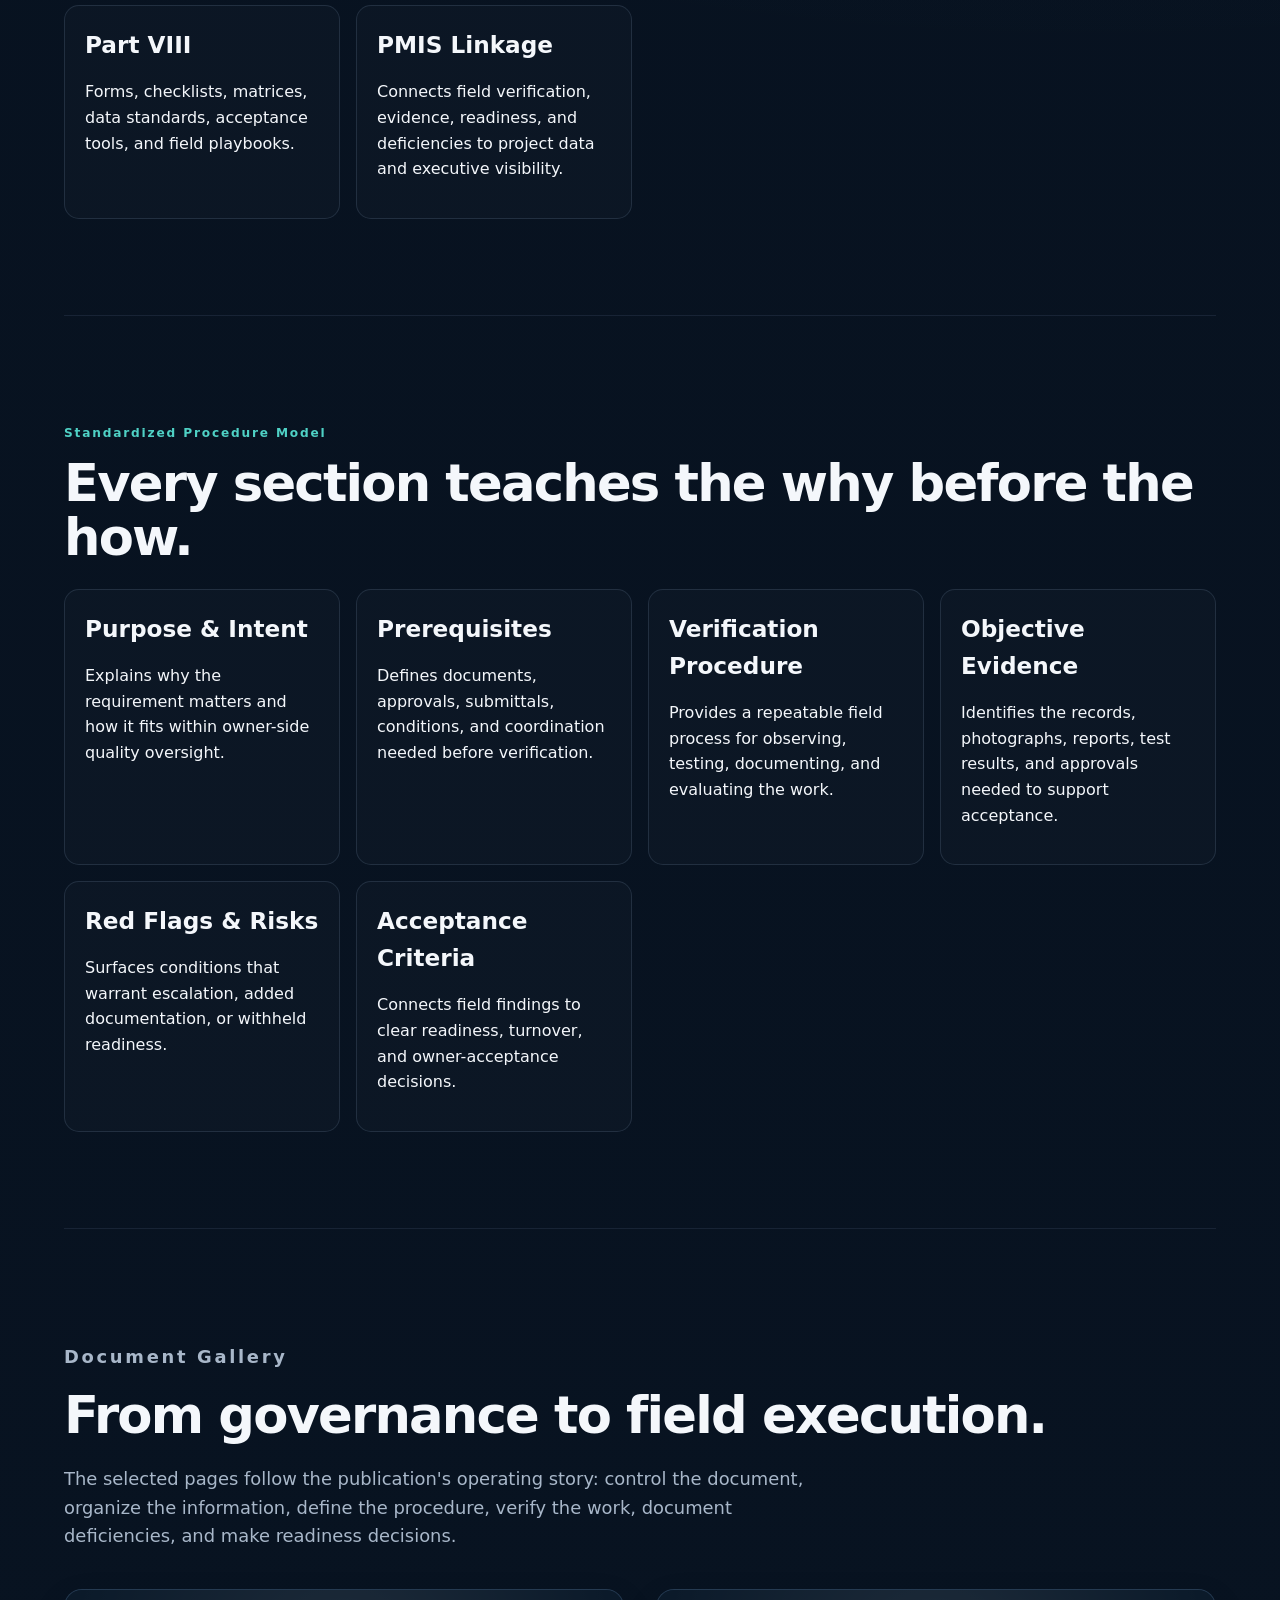
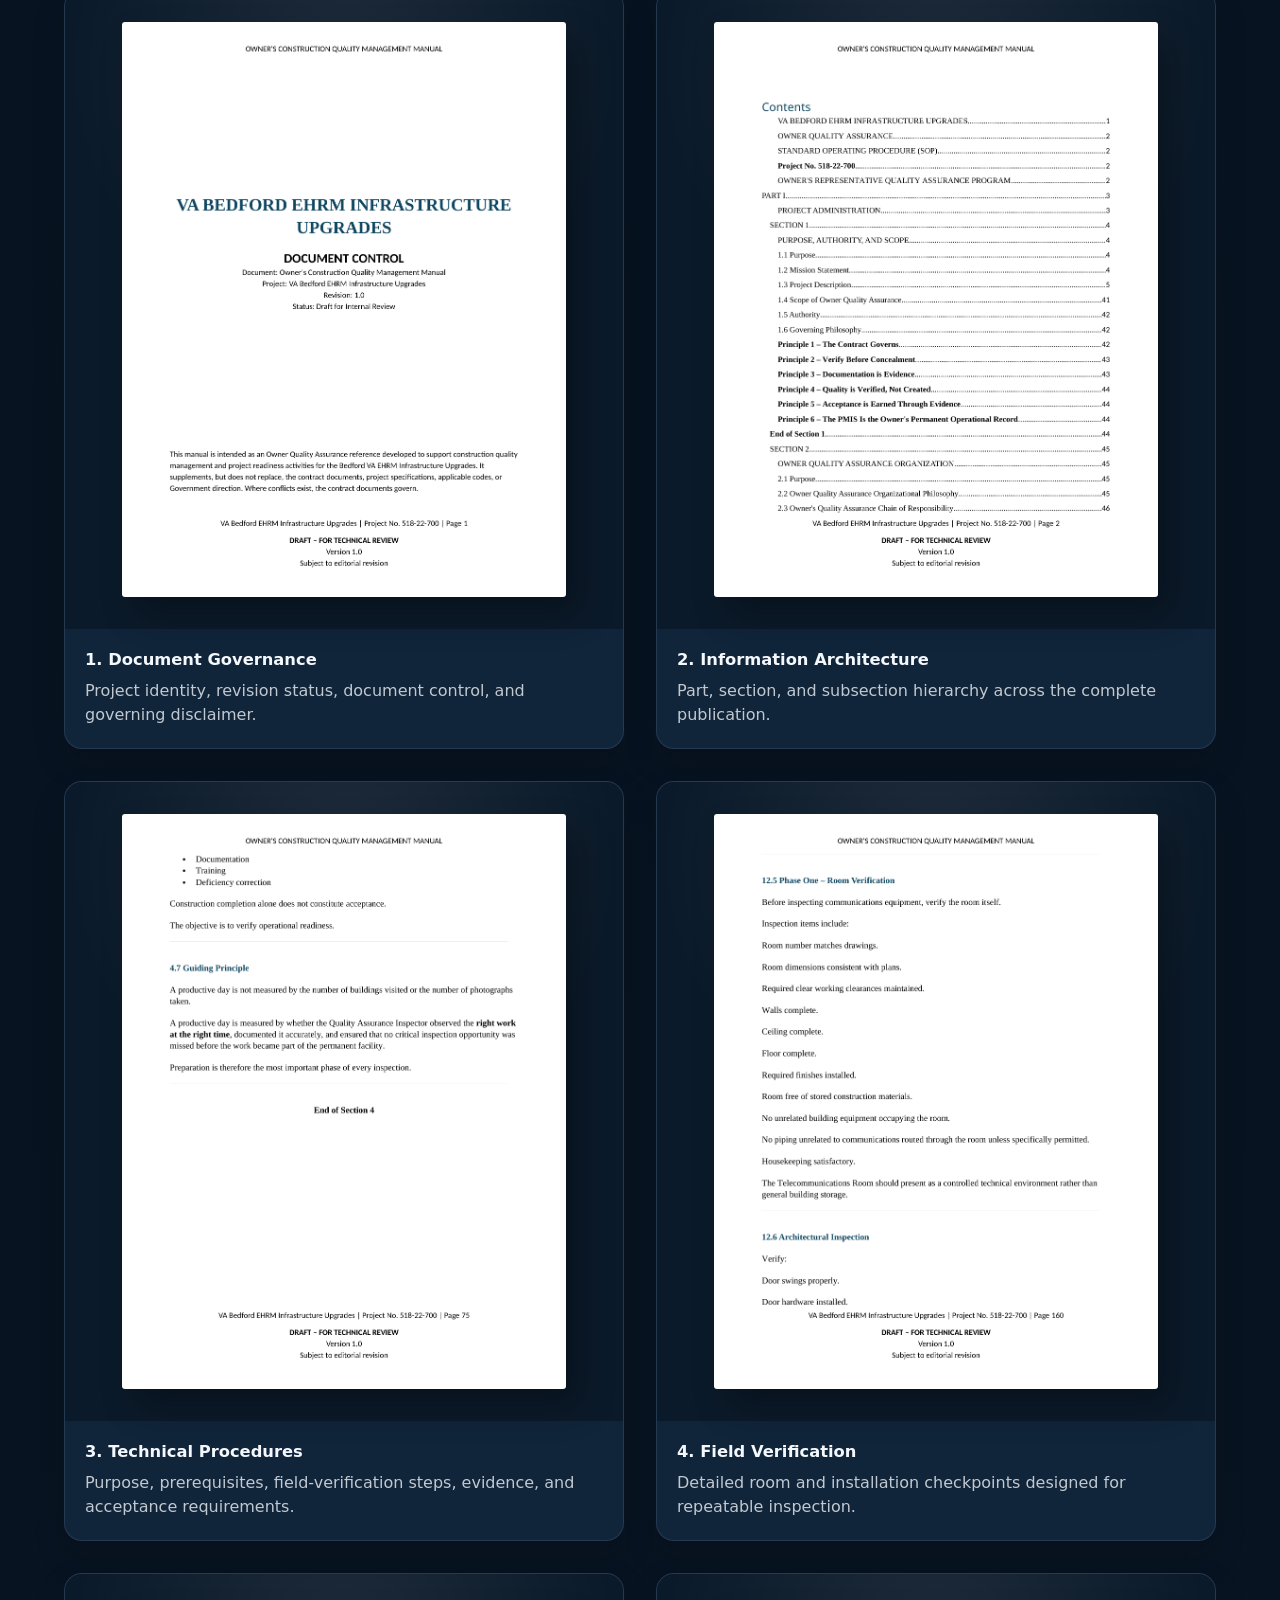
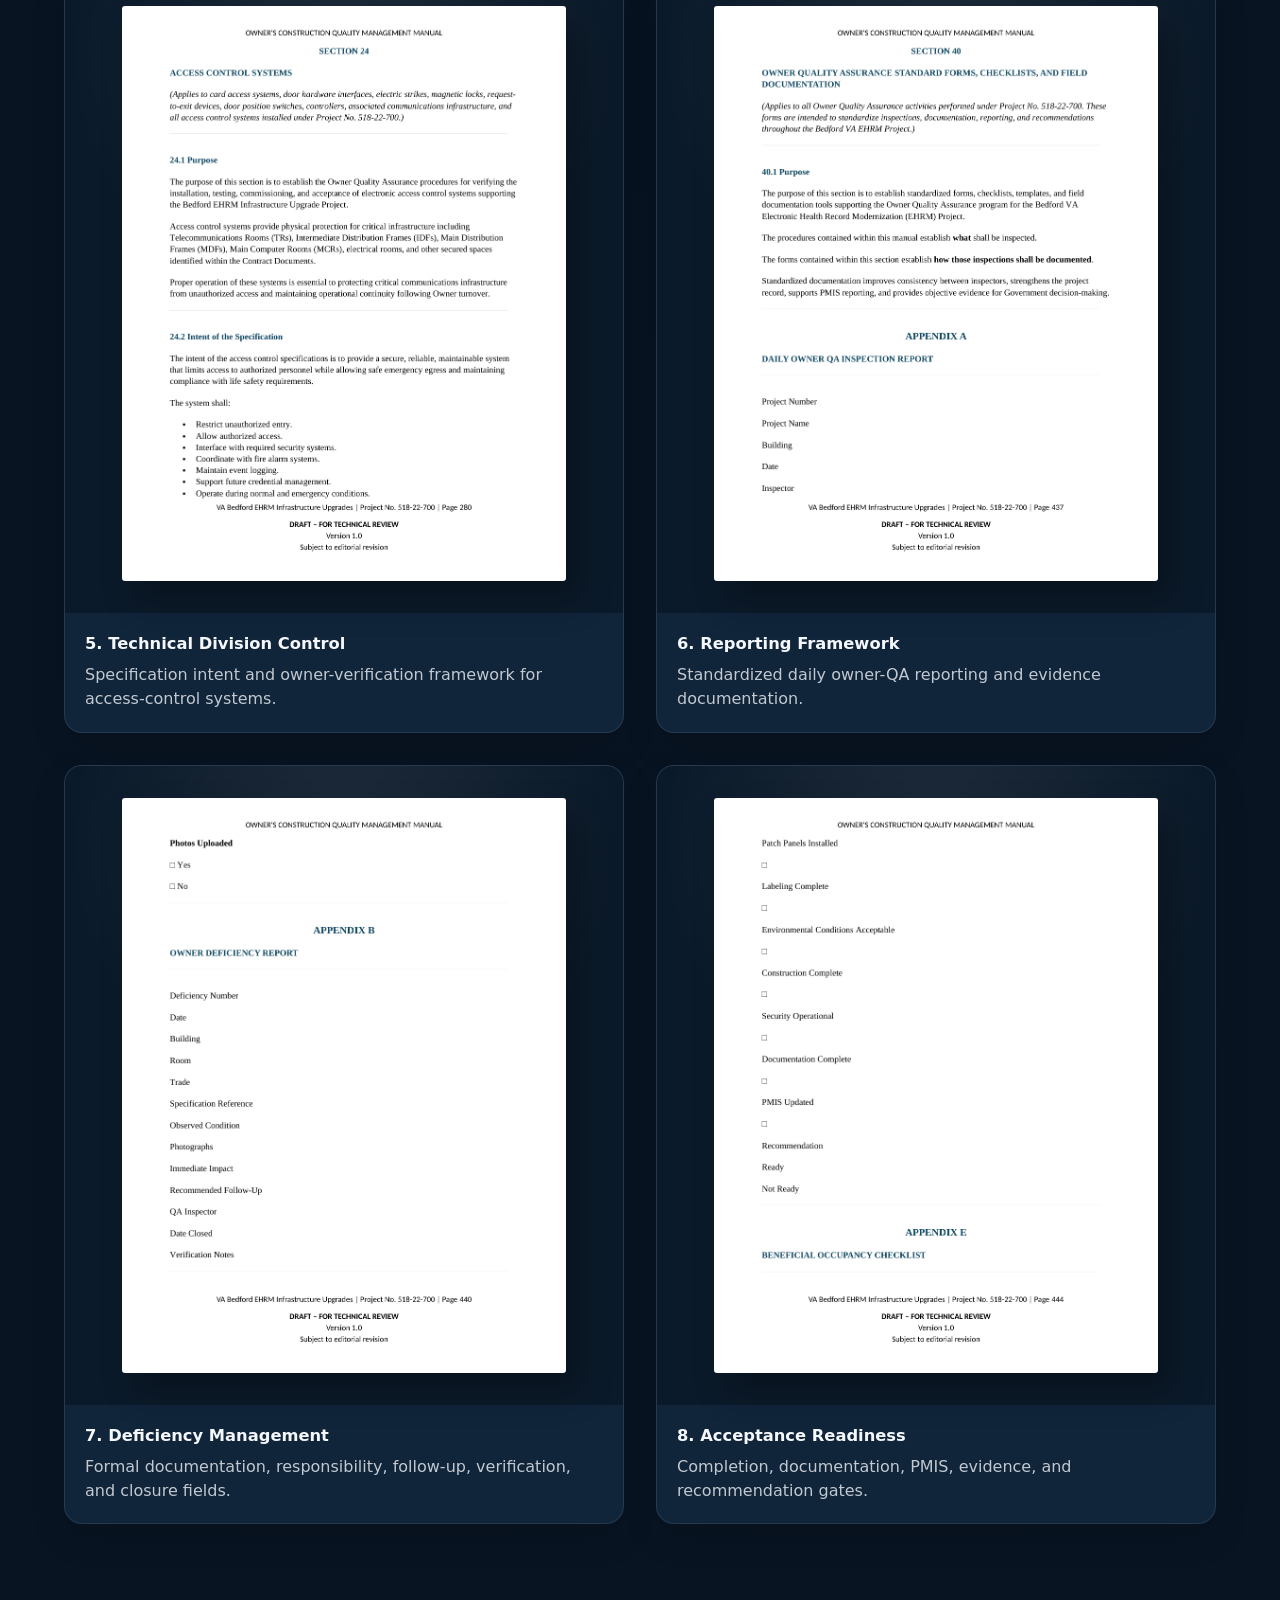
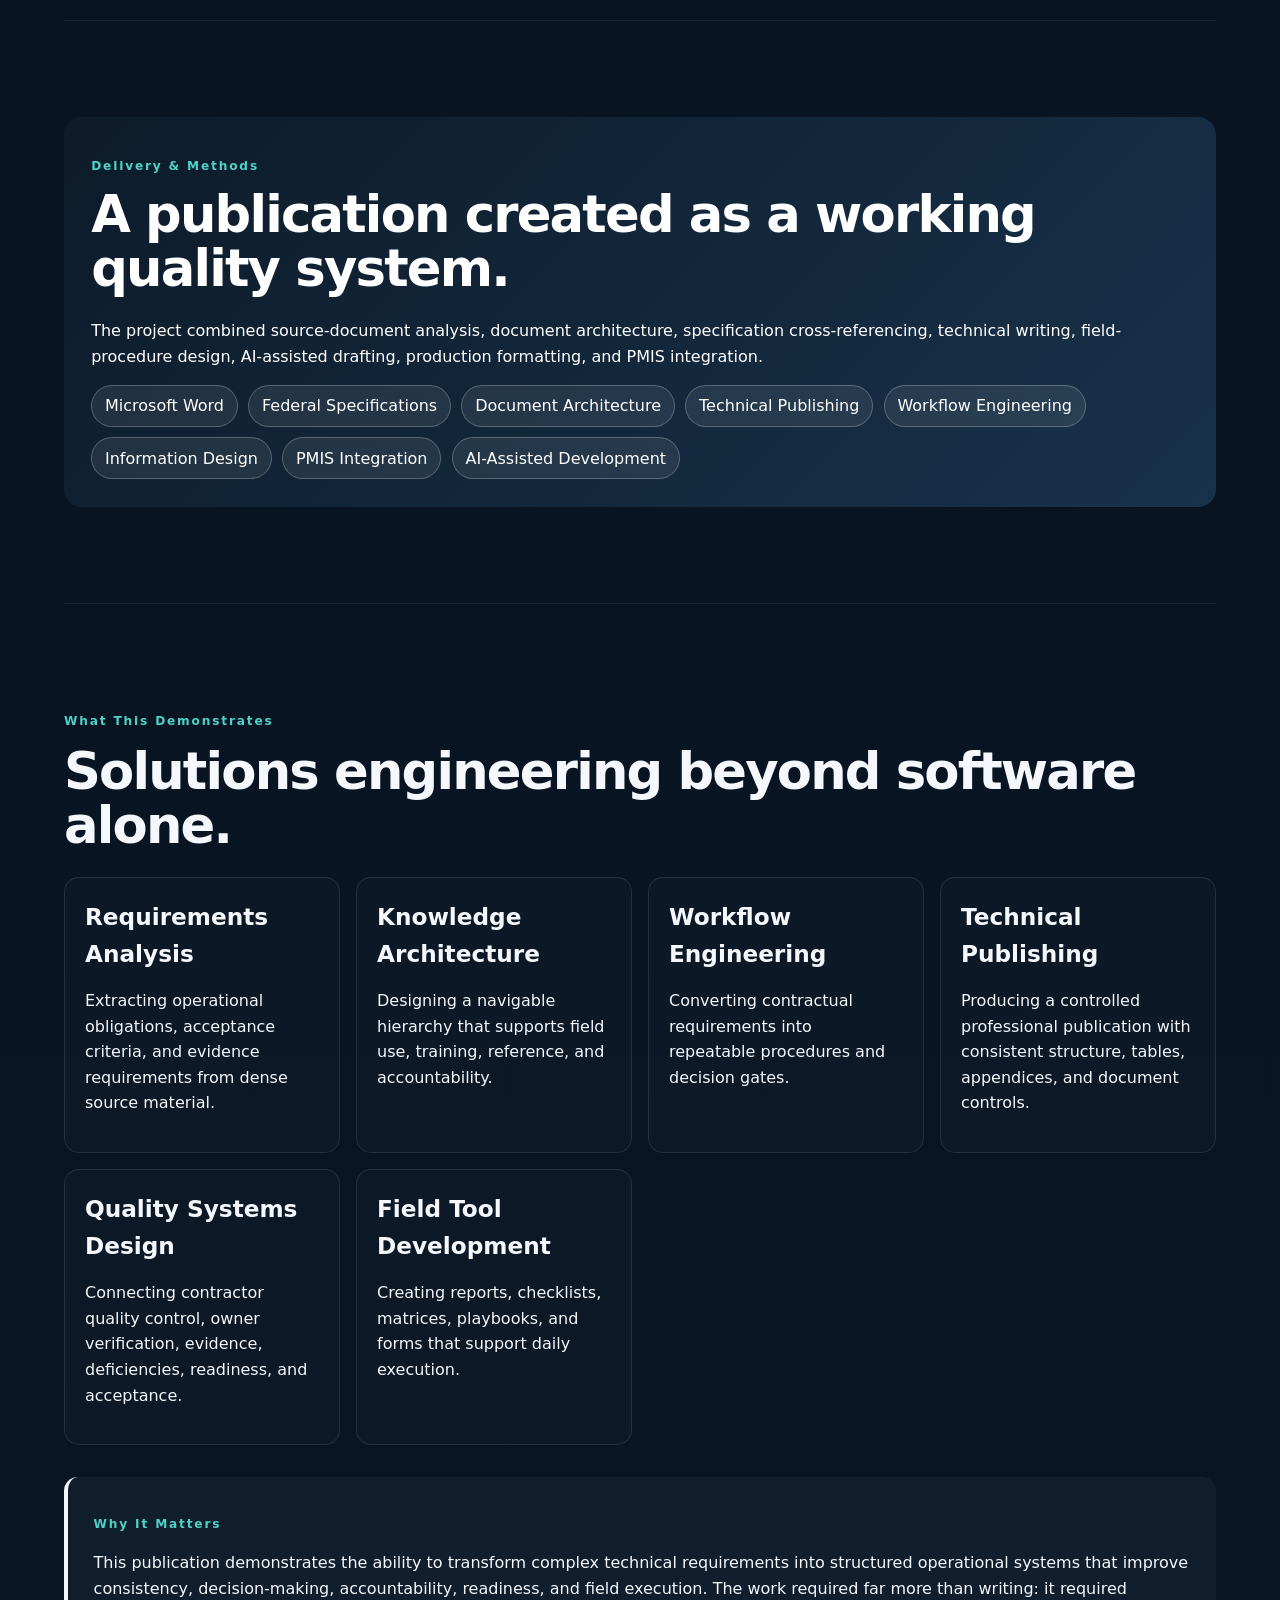
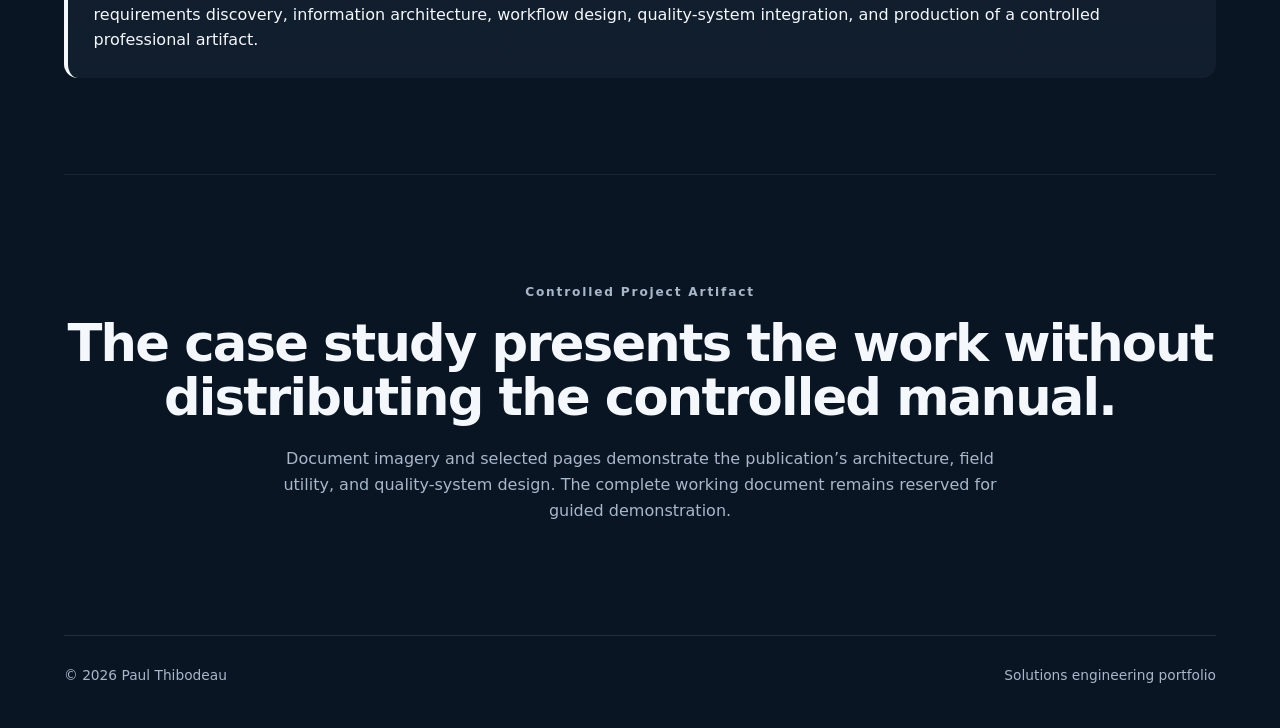
==== commit 1431115b: "Add files via upload" ====
--- a/qa-manual.html
+++ b/qa-manual.html
@@ -1,17 +1,13 @@
 <!DOCTYPE html>
+
 <html lang="en">
 <head>
-  <meta charset="UTF-8">
-  <meta name="viewport" content="width=device-width, initial-scale=1">
-  <meta
-    name="description"
-    content="Case study: Owner's Construction Quality Management Manual for the VA Bedford EHRM Infrastructure Upgrades project."
-  >
-  <title>Owner's Construction Quality Management Manual | Paul Thibodeau</title>
-
-  <link rel="stylesheet" href="../assets/styles.css">
-
-  <style>
+<meta charset="utf-8"/>
+<meta content="width=device-width, initial-scale=1" name="viewport"/>
+<meta content="Case study: Owner's Construction Quality Management Manual for the VA Bedford EHRM Infrastructure Upgrades project." name="description"/>
+<title>Owner's Construction Quality Management Manual | Paul Thibodeau</title>
+<link href="../assets/styles.css" rel="stylesheet"/>
+<style>
     .manual-hero-grid{
       display:grid;
       grid-template-columns:minmax(0,1.12fr) minmax(330px,.88fr);
@@ -289,295 +285,240 @@
     }
   </style>
 </head>
-
 <body>
-  <header class="site-header">
-    <a class="brand" href="../index.html">
-      <span class="brand-mark">PT</span>
-      <span><strong>Paul Thibodeau</strong><small>Solutions Engineer</small></span>
-    </a>
-
-    <button class="menu-toggle" aria-label="Toggle navigation">☰</button>
-
-    <nav class="site-nav" aria-label="Primary navigation">
-      <a href="../index.html#work">Work</a>
-      <a href="../index.html#capabilities">Capabilities</a>
-      <a href="../index.html#about">About</a>
-      <a class="nav-cta" href="../index.html#contact">Contact</a>
-    </nav>
-  </header>
-
-  <main>
-    <section class="section case-hero">
-      <div class="manual-hero-grid">
-        <div class="manual-hero-copy">
-          <a class="back-link" href="../index.html#work">← Back to selected work</a>
-          <p class="eyebrow">Knowledge Systems · Construction Quality</p>
-
-          <h1>Owner's Construction Quality Management Manual</h1>
-
-          <p class="hero-lead">
+<header class="site-header">
+<a class="brand" href="../index.html">
+<span class="brand-mark">PT</span>
+<span><strong>Paul Thibodeau</strong><small>Solutions Engineer</small></span>
+</a>
+<button aria-label="Toggle navigation" class="menu-toggle">☰</button>
+<nav aria-label="Primary navigation" class="site-nav">
+<a href="../index.html#work">Work</a>
+<a href="../index.html#capabilities">Capabilities</a>
+<a href="../index.html#about">About</a>
+<a class="nav-cta" href="../index.html#contact">Contact</a>
+</nav>
+</header>
+<main>
+<section class="section case-hero">
+<div class="manual-hero-grid">
+<div class="manual-hero-copy">
+<a class="back-link" href="../index.html#work">← Back to selected work</a>
+<p class="eyebrow">Knowledge Systems · Construction Quality</p>
+<h1>Owner's Construction Quality Management Manual</h1>
+<p class="hero-lead">
             A 451-page engineering publication transforming federal construction specifications into a repeatable
             owner-side quality management system for the VA Bedford EHRM Infrastructure Upgrades project.
           </p>
-
-          <div class="manual-actions">
-            <a
-              class="button primary"
-              href="../assets/manual/Owner_QA_Manual_Portfolio_Preview.pdf"
-              target="_blank"
-              rel="noopener"
-            >
-              Open portfolio preview ↗
-            </a>
-
-            <a class="button secondary" href="#gallery">See document gallery</a>
-          </div>
-
-          <div class="manual-meta" aria-label="Publication metrics">
-            <span>451 Pages</span>
-            <span>40 Sections</span>
-            <span>8 Parts</span>
-            <span>12 Appendices</span>
-            <span>38 Tables</span>
-          </div>
-        </div>
-
-        <div class="manual-cover-stage">
-          <img
-            src="[data-uri]"
-            alt="Cover of the Owner's Construction Quality Management Manual"
-          >
-          <span>Revision 1.0 · Draft for Internal Review</span>
-        </div>
-      </div>
-    </section>
-
-    <section class="section manual-section">
-      <p class="eyebrow">Project Impact</p>
-      <h2>A complete field and management framework.</h2>
-
-      <div class="manual-impact-grid">
-        <article class="manual-impact-card"><strong>451</strong><span>Rendered pages of project-specific guidance.</span></article>
-        <article class="manual-impact-card"><strong>40</strong><span>Operational sections organized into eight parts.</span></article>
-        <article class="manual-impact-card"><strong>12</strong><span>Standardized appendices and acceptance tools.</span></article>
-        <article class="manual-impact-card"><strong>30+</strong><span>Occupied medical-campus buildings within scope.</span></article>
-      </div>
-    </section>
-
-    <section class="section case-grid manual-section">
-      <aside class="case-sidebar">
-        <dl>
-          <dt>ROLE</dt><dd>Lead Author · Quality Systems Designer · Subject-Matter Integrator</dd>
-          <dt>PROJECT</dt><dd>VA Bedford EHRM Infrastructure Upgrades · Project 518-22-700</dd>
-          <dt>CHALLENGE</dt><dd>Turn a large multidisciplinary contract record into a usable owner-side operating framework.</dd>
-          <dt>OUTCOME</dt><dd>A structured manual covering daily QA operations, technical divisions, readiness, turnover, acceptance, and field documentation.</dd>
-          <dt>DELIVERY</dt><dd>Microsoft Word · specification analysis · AI-assisted drafting · document architecture</dd>
-        </dl>
-      </aside>
-
-      <div class="case-content">
-        <section>
-          <p class="eyebrow">The Challenge</p>
-          <h2>Specifications define obligations. They do not automatically create an operating system.</h2>
-
-          <p>
+<div class="manual-actions">
+
+<a class="button secondary" href="#gallery">See document gallery</a>
+</div>
+<div aria-label="Publication metrics" class="manual-meta">
+<span>451 Pages</span>
+<span>40 Sections</span>
+<span>8 Parts</span>
+<span>12 Appendices</span>
+<span>38 Tables</span>
+</div>
+</div>
+<div class="manual-cover-stage">
+<img alt="Cover of the Owner's Construction Quality Management Manual" src="[data-uri]"/>
+<span>Revision 1.0 · Draft for Internal Review</span>
+</div>
+</div>
+</section>
+<section class="section manual-section">
+<p class="eyebrow">Project Impact</p>
+<h2>A complete field and management framework.</h2>
+<div class="manual-impact-grid">
+<article class="manual-impact-card"><strong>451</strong><span>Rendered pages of project-specific guidance.</span></article>
+<article class="manual-impact-card"><strong>40</strong><span>Operational sections organized into eight parts.</span></article>
+<article class="manual-impact-card"><strong>12</strong><span>Standardized appendices and acceptance tools.</span></article>
+<article class="manual-impact-card"><strong>30+</strong><span>Occupied medical-campus buildings within scope.</span></article>
+</div>
+</section>
+<section class="section case-grid manual-section">
+<aside class="case-sidebar">
+<dl>
+<dt>ROLE</dt><dd>Lead Author · Quality Systems Designer · Subject-Matter Integrator</dd>
+<dt>PROJECT</dt><dd>VA Bedford EHRM Infrastructure Upgrades · Project 518-22-700</dd>
+<dt>CHALLENGE</dt><dd>Turn a large multidisciplinary contract record into a usable owner-side operating framework.</dd>
+<dt>OUTCOME</dt><dd>A structured manual covering daily QA operations, technical divisions, readiness, turnover, acceptance, and field documentation.</dd>
+<dt>DELIVERY</dt><dd>Microsoft Word · specification analysis · AI-assisted drafting · document architecture</dd>
+</dl>
+</aside>
+<div class="case-content">
+<section>
+<p class="eyebrow">The Challenge</p>
+<h2>Specifications define obligations. They do not automatically create an operating system.</h2>
+<p>
             The Bedford EHRM project spans more than thirty occupied medical-campus buildings and includes
             telecommunications rooms, a main computer room, fiber backbone replacement, Category 6A cabling,
             electrical and HVAC upgrades, plumbing, fire protection, fire alarm, CCTV, access control,
             commissioning, OIT activation, and building-by-building acceptance.
           </p>
-
-          <p>
+<p>
             The owner quality function therefore needed more than a collection of checklists. It required a coherent
             framework showing how contract requirements, contractor quality control, field verification, objective
             evidence, deficiency management, readiness decisions, and owner acceptance fit together.
           </p>
-        </section>
-
-        <section>
-          <p class="eyebrow">The Solution</p>
-          <h2>A technical publication designed as an operational system.</h2>
-
-          <p>
+</section>
+<section>
+<p class="eyebrow">The Solution</p>
+<h2>A technical publication designed as an operational system.</h2>
+<p>
             The manual establishes mission, authority, decision hierarchy, daily workflow, definable features of work,
             specification-based procedures, trade-specific acceptance criteria, communications, reporting, deficiency
             control, building readiness, OIT activation, beneficial occupancy, final acceptance, warranty support,
             and continuous improvement.
           </p>
-        </section>
-      </div>
-    </section>
-
-    <section class="section manual-section">
-      <p class="eyebrow">Publication Architecture</p>
-      <h2>Structured for navigation, repeatability, and evidence.</h2>
-
-      <div class="manual-feature-grid">
-        <article class="manual-feature-card"><h3>Part I</h3><p>Project administration, authority, decision structure, and daily owner-QA foundations.</p></article>
-        <article class="manual-feature-card"><h3>Parts II–V</h3><p>General requirements and specification-driven procedures across the technical divisions.</p></article>
-        <article class="manual-feature-card"><h3>Part VI</h3><p>Owner-QA operations, records, reporting, communications, photography, and deficiency control.</p></article>
-        <article class="manual-feature-card"><h3>Part VII</h3><p>Building readiness, OIT activation, turnover, beneficial occupancy, and final acceptance.</p></article>
-        <article class="manual-feature-card"><h3>Part VIII</h3><p>Forms, checklists, matrices, data standards, acceptance tools, and field playbooks.</p></article>
-        <article class="manual-feature-card"><h3>PMIS Linkage</h3><p>Connects field verification, evidence, readiness, and deficiencies to project data and executive visibility.</p></article>
-      </div>
-    </section>
-
-    <section class="section manual-section">
-      <p class="eyebrow">Standardized Procedure Model</p>
-      <h2>Every section teaches the why before the how.</h2>
-
-      <div class="manual-feature-grid">
-        <article class="manual-feature-card"><h3>Purpose &amp; Intent</h3><p>Explains why the requirement matters and how it fits within owner-side quality oversight.</p></article>
-        <article class="manual-feature-card"><h3>Prerequisites</h3><p>Defines documents, approvals, submittals, conditions, and coordination needed before verification.</p></article>
-        <article class="manual-feature-card"><h3>Verification Procedure</h3><p>Provides a repeatable field process for observing, testing, documenting, and evaluating the work.</p></article>
-        <article class="manual-feature-card"><h3>Objective Evidence</h3><p>Identifies the records, photographs, reports, test results, and approvals needed to support acceptance.</p></article>
-        <article class="manual-feature-card"><h3>Red Flags &amp; Risks</h3><p>Surfaces conditions that warrant escalation, added documentation, or withheld readiness.</p></article>
-        <article class="manual-feature-card"><h3>Acceptance Criteria</h3><p>Connects field findings to clear readiness, turnover, and owner-acceptance decisions.</p></article>
-      </div>
-    </section>
-
-    <section id="gallery" class="section manual-section">
-      <div class="section-heading">
-        <p class="eyebrow">Document Gallery</p>
-        <h2>From governance to field execution.</h2>
-        <p>
+</section>
+</div>
+</section>
+<section class="section manual-section">
+<p class="eyebrow">Publication Architecture</p>
+<h2>Structured for navigation, repeatability, and evidence.</h2>
+<div class="manual-feature-grid">
+<article class="manual-feature-card"><h3>Part I</h3><p>Project administration, authority, decision structure, and daily owner-QA foundations.</p></article>
+<article class="manual-feature-card"><h3>Parts II–V</h3><p>General requirements and specification-driven procedures across the technical divisions.</p></article>
+<article class="manual-feature-card"><h3>Part VI</h3><p>Owner-QA operations, records, reporting, communications, photography, and deficiency control.</p></article>
+<article class="manual-feature-card"><h3>Part VII</h3><p>Building readiness, OIT activation, turnover, beneficial occupancy, and final acceptance.</p></article>
+<article class="manual-feature-card"><h3>Part VIII</h3><p>Forms, checklists, matrices, data standards, acceptance tools, and field playbooks.</p></article>
+<article class="manual-feature-card"><h3>PMIS Linkage</h3><p>Connects field verification, evidence, readiness, and deficiencies to project data and executive visibility.</p></article>
+</div>
+</section>
+<section class="section manual-section">
+<p class="eyebrow">Standardized Procedure Model</p>
+<h2>Every section teaches the why before the how.</h2>
+<div class="manual-feature-grid">
+<article class="manual-feature-card"><h3>Purpose &amp; Intent</h3><p>Explains why the requirement matters and how it fits within owner-side quality oversight.</p></article>
+<article class="manual-feature-card"><h3>Prerequisites</h3><p>Defines documents, approvals, submittals, conditions, and coordination needed before verification.</p></article>
+<article class="manual-feature-card"><h3>Verification Procedure</h3><p>Provides a repeatable field process for observing, testing, documenting, and evaluating the work.</p></article>
+<article class="manual-feature-card"><h3>Objective Evidence</h3><p>Identifies the records, photographs, reports, test results, and approvals needed to support acceptance.</p></article>
+<article class="manual-feature-card"><h3>Red Flags &amp; Risks</h3><p>Surfaces conditions that warrant escalation, added documentation, or withheld readiness.</p></article>
+<article class="manual-feature-card"><h3>Acceptance Criteria</h3><p>Connects field findings to clear readiness, turnover, and owner-acceptance decisions.</p></article>
+</div>
+</section>
+<section class="section manual-section" id="gallery">
+<div class="section-heading">
+<p class="eyebrow">Document Gallery</p>
+<h2>From governance to field execution.</h2>
+<p>
           The selected pages follow the publication's operating story: control the document, organize the information,
           define the procedure, verify the work, document deficiencies, and make readiness decisions.
         </p>
-      </div>
-
-      <div class="manual-gallery">
-        <figure>
-          <a href="#" onclick="return false;" aria-label="Document page preview">
-            <img src="[data-uri]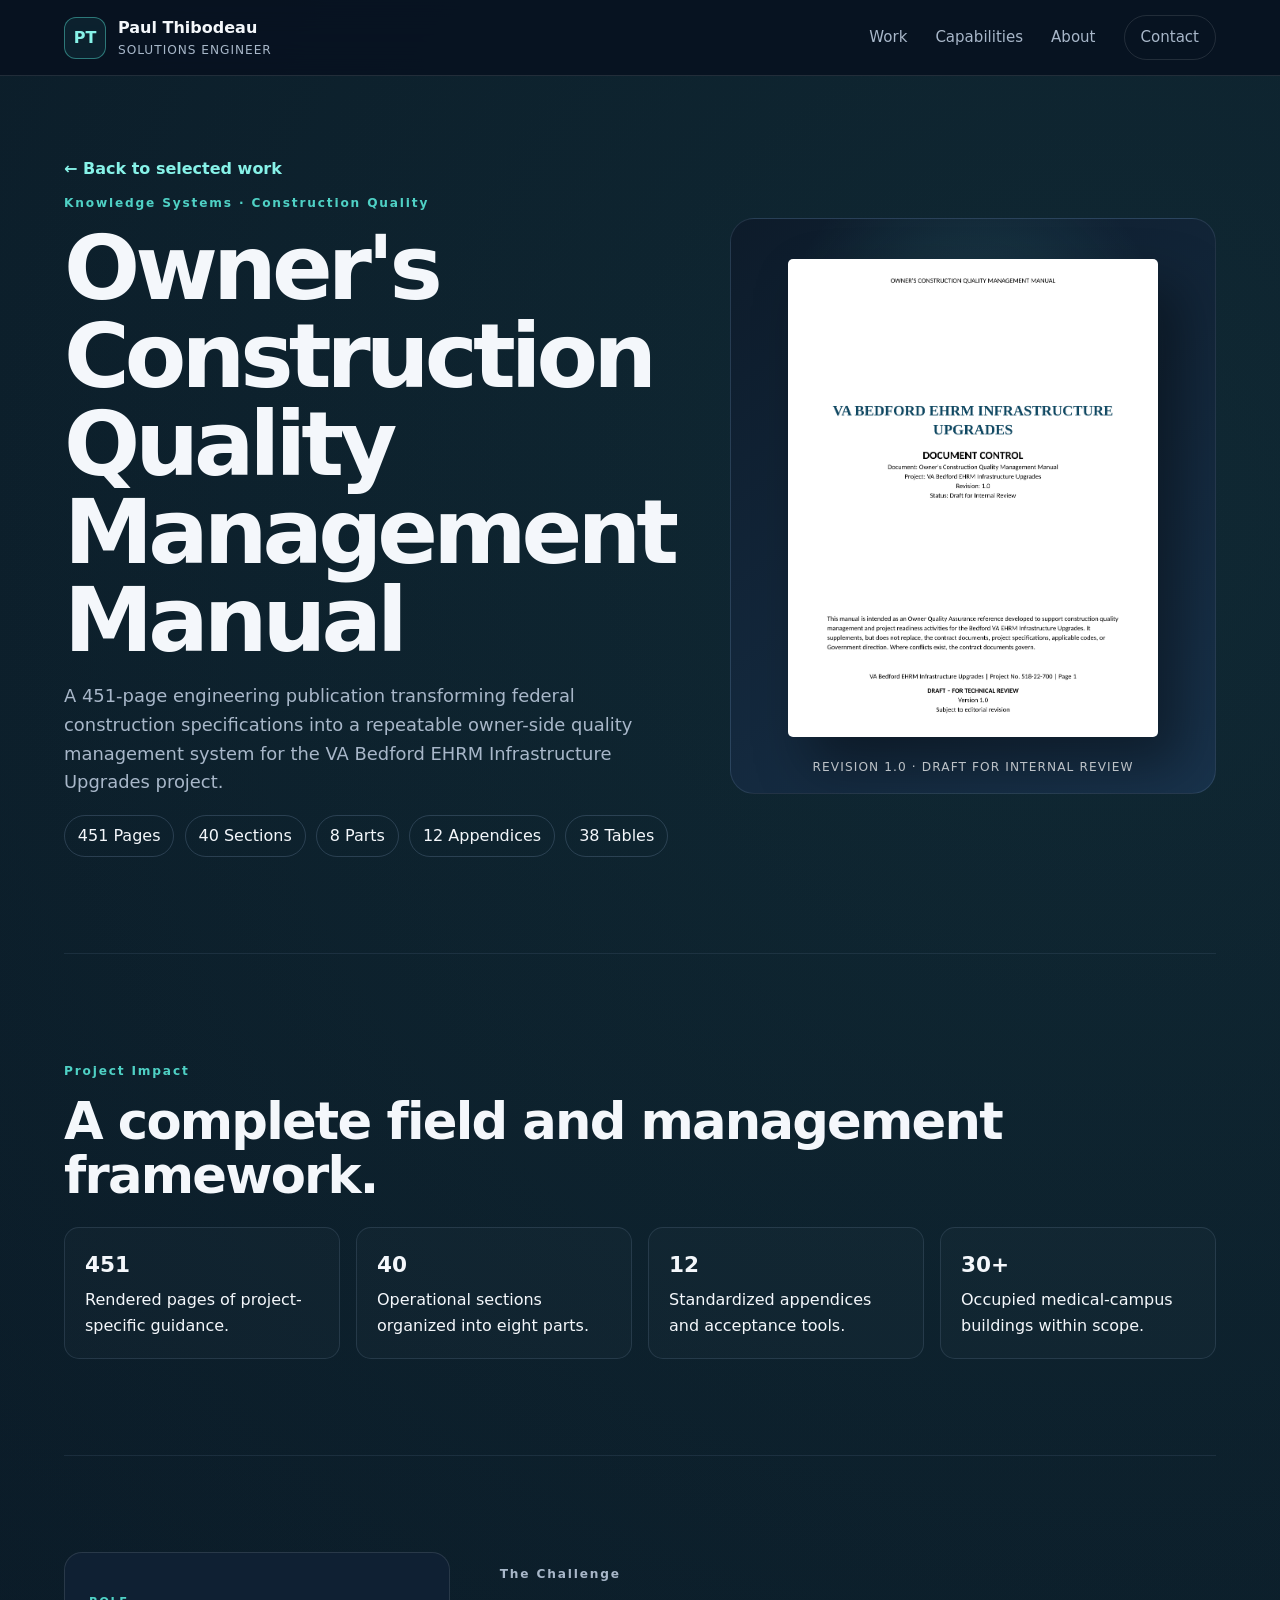
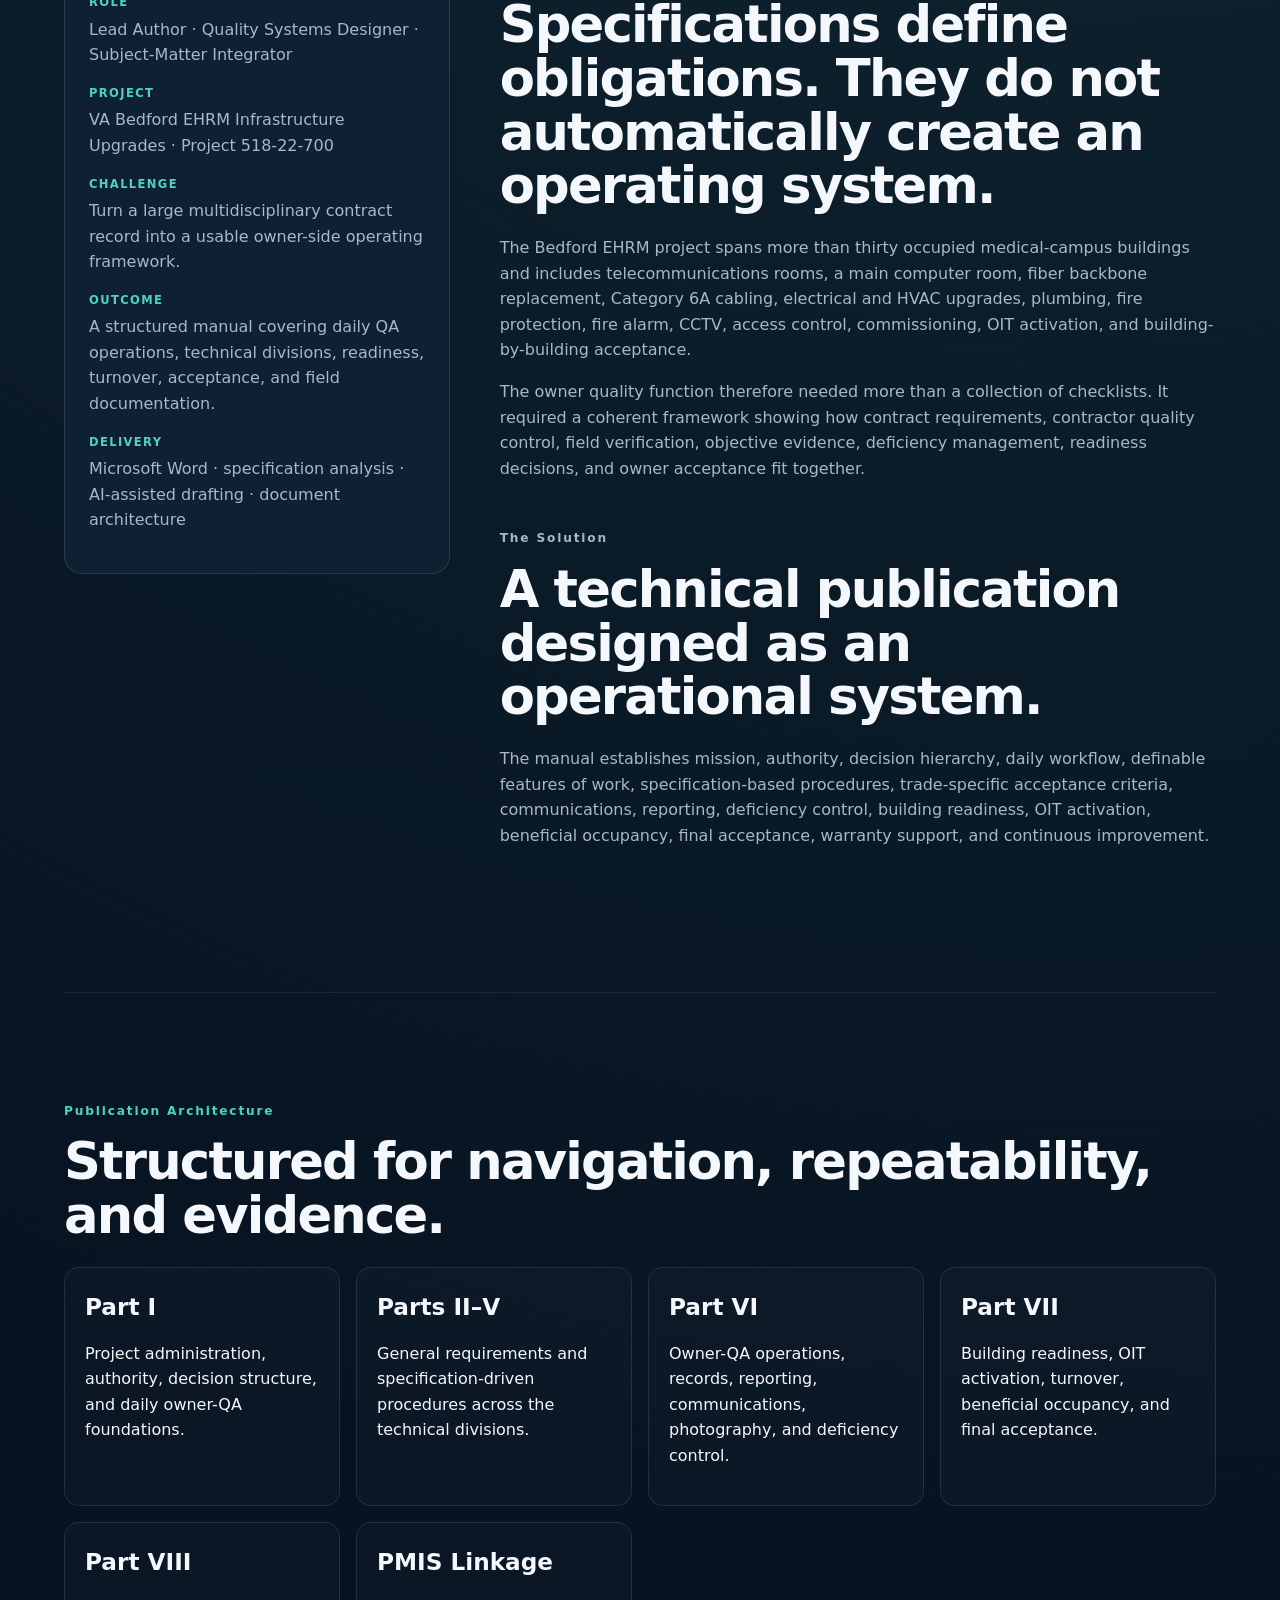
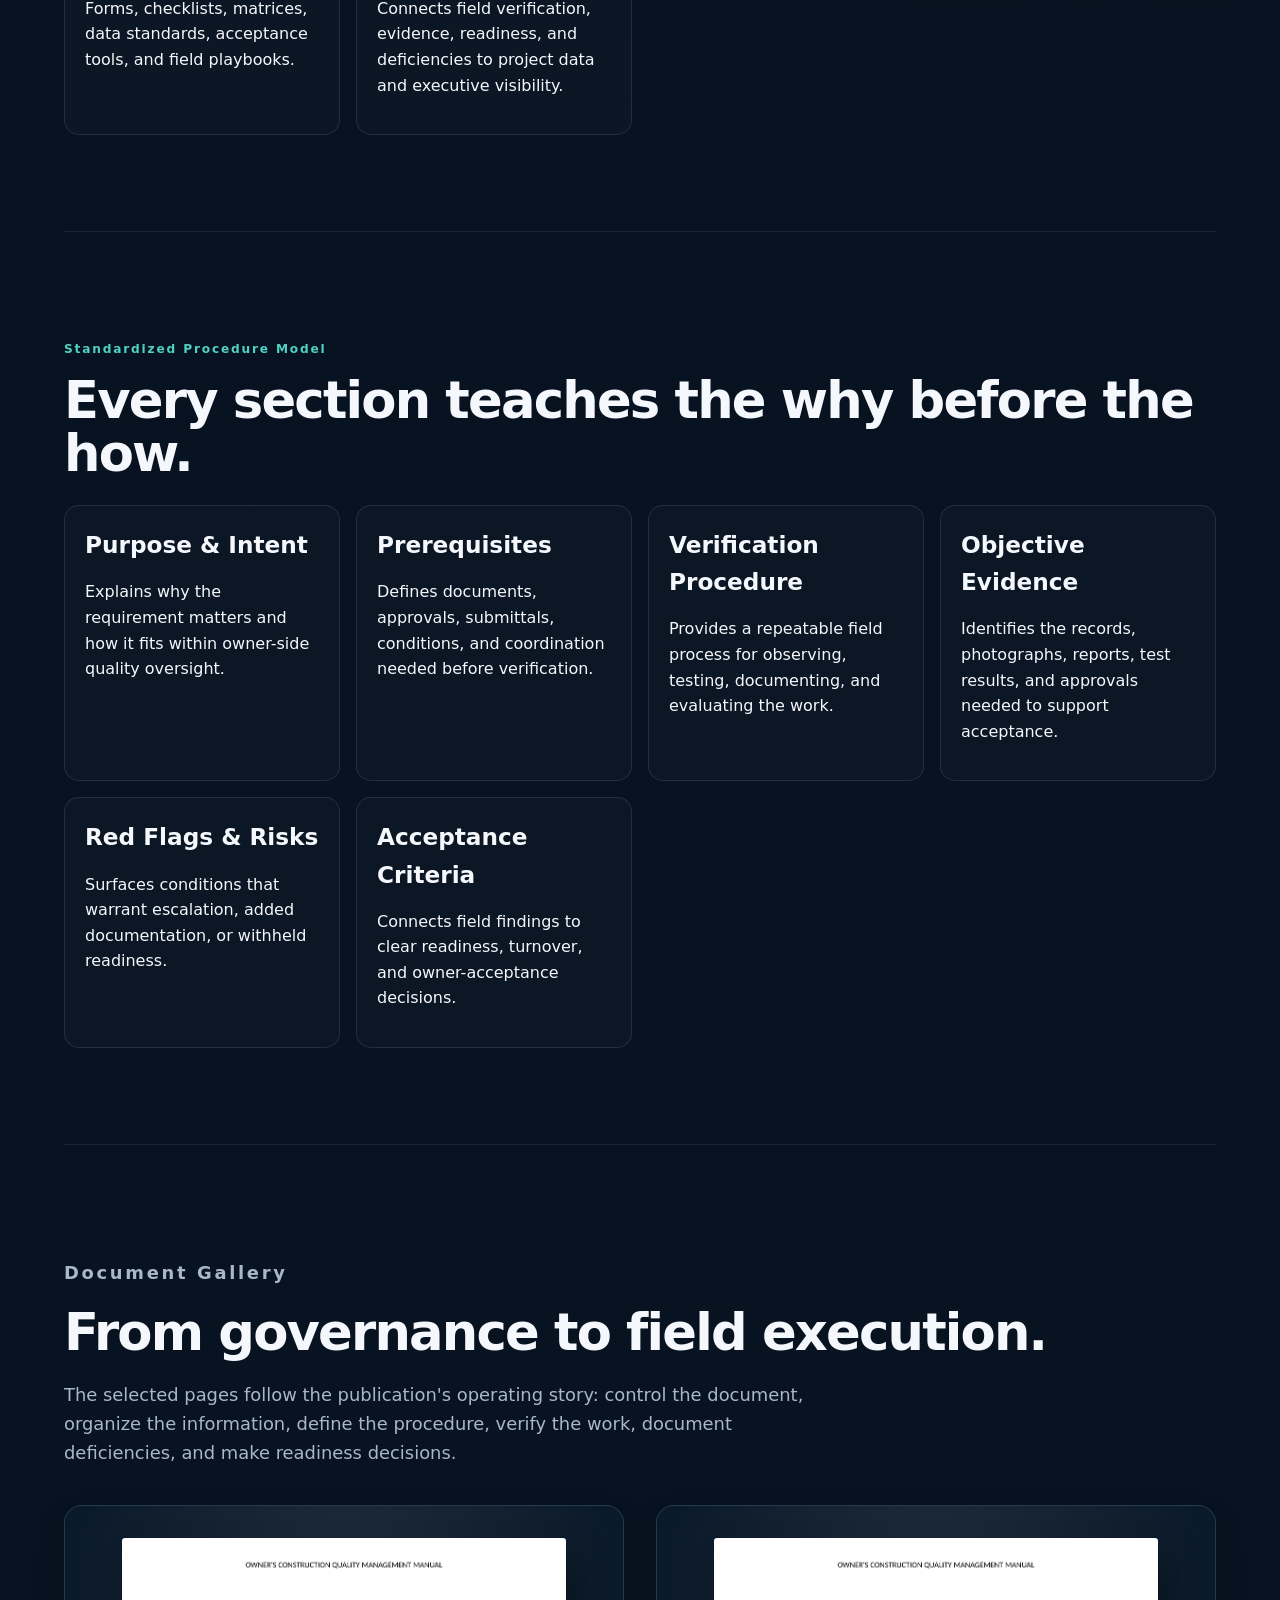
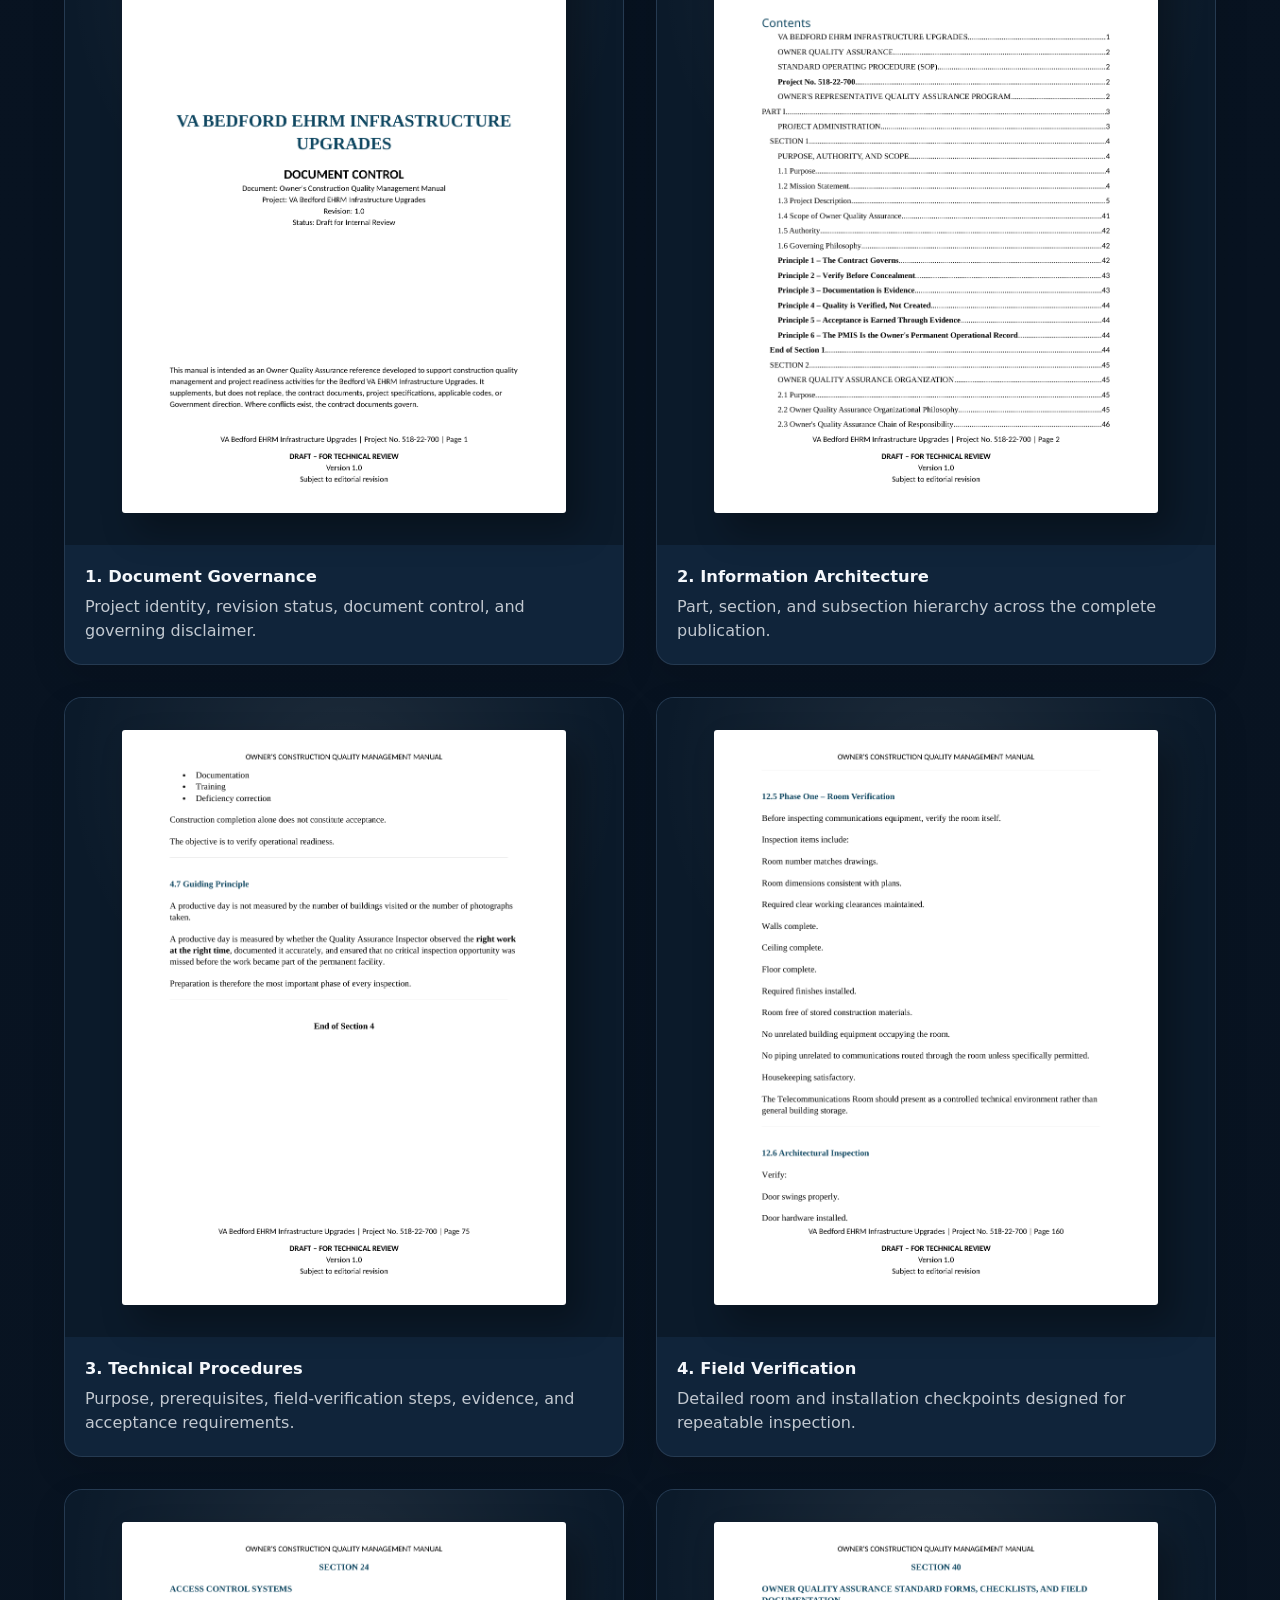
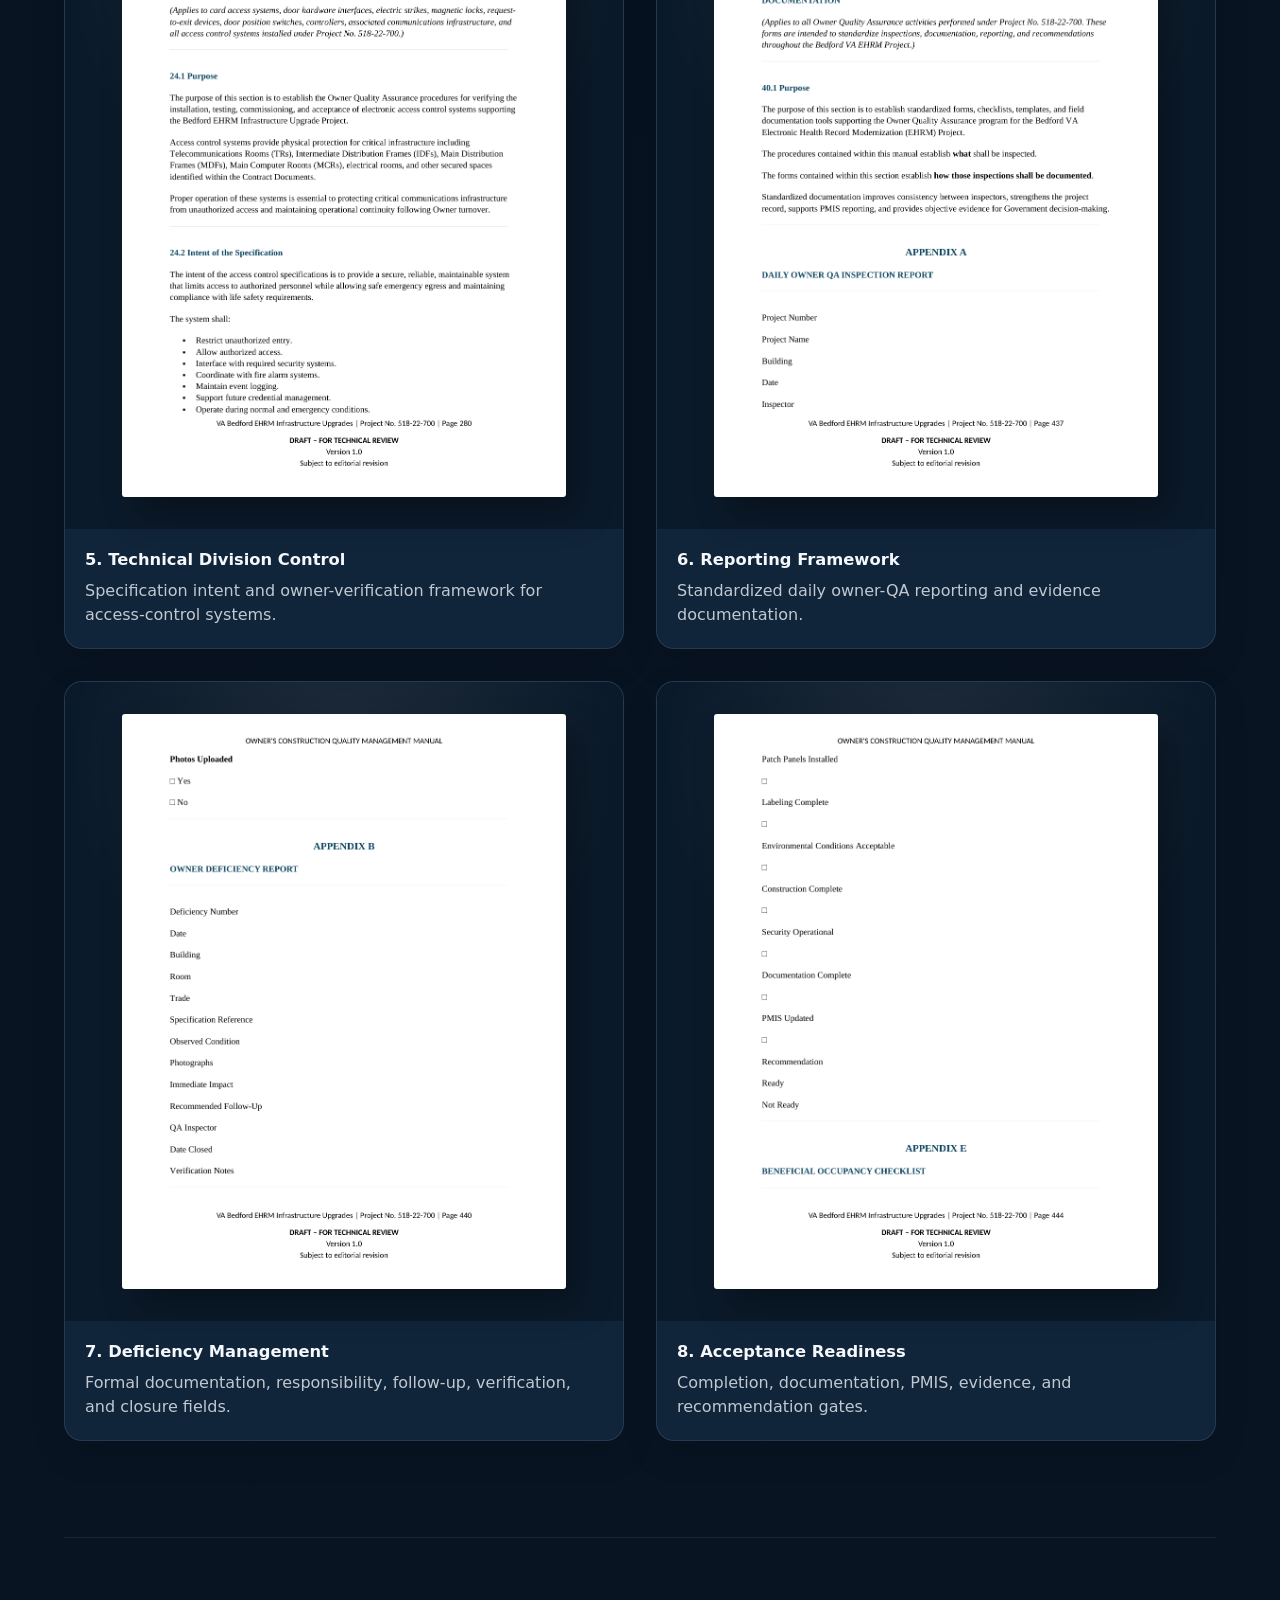
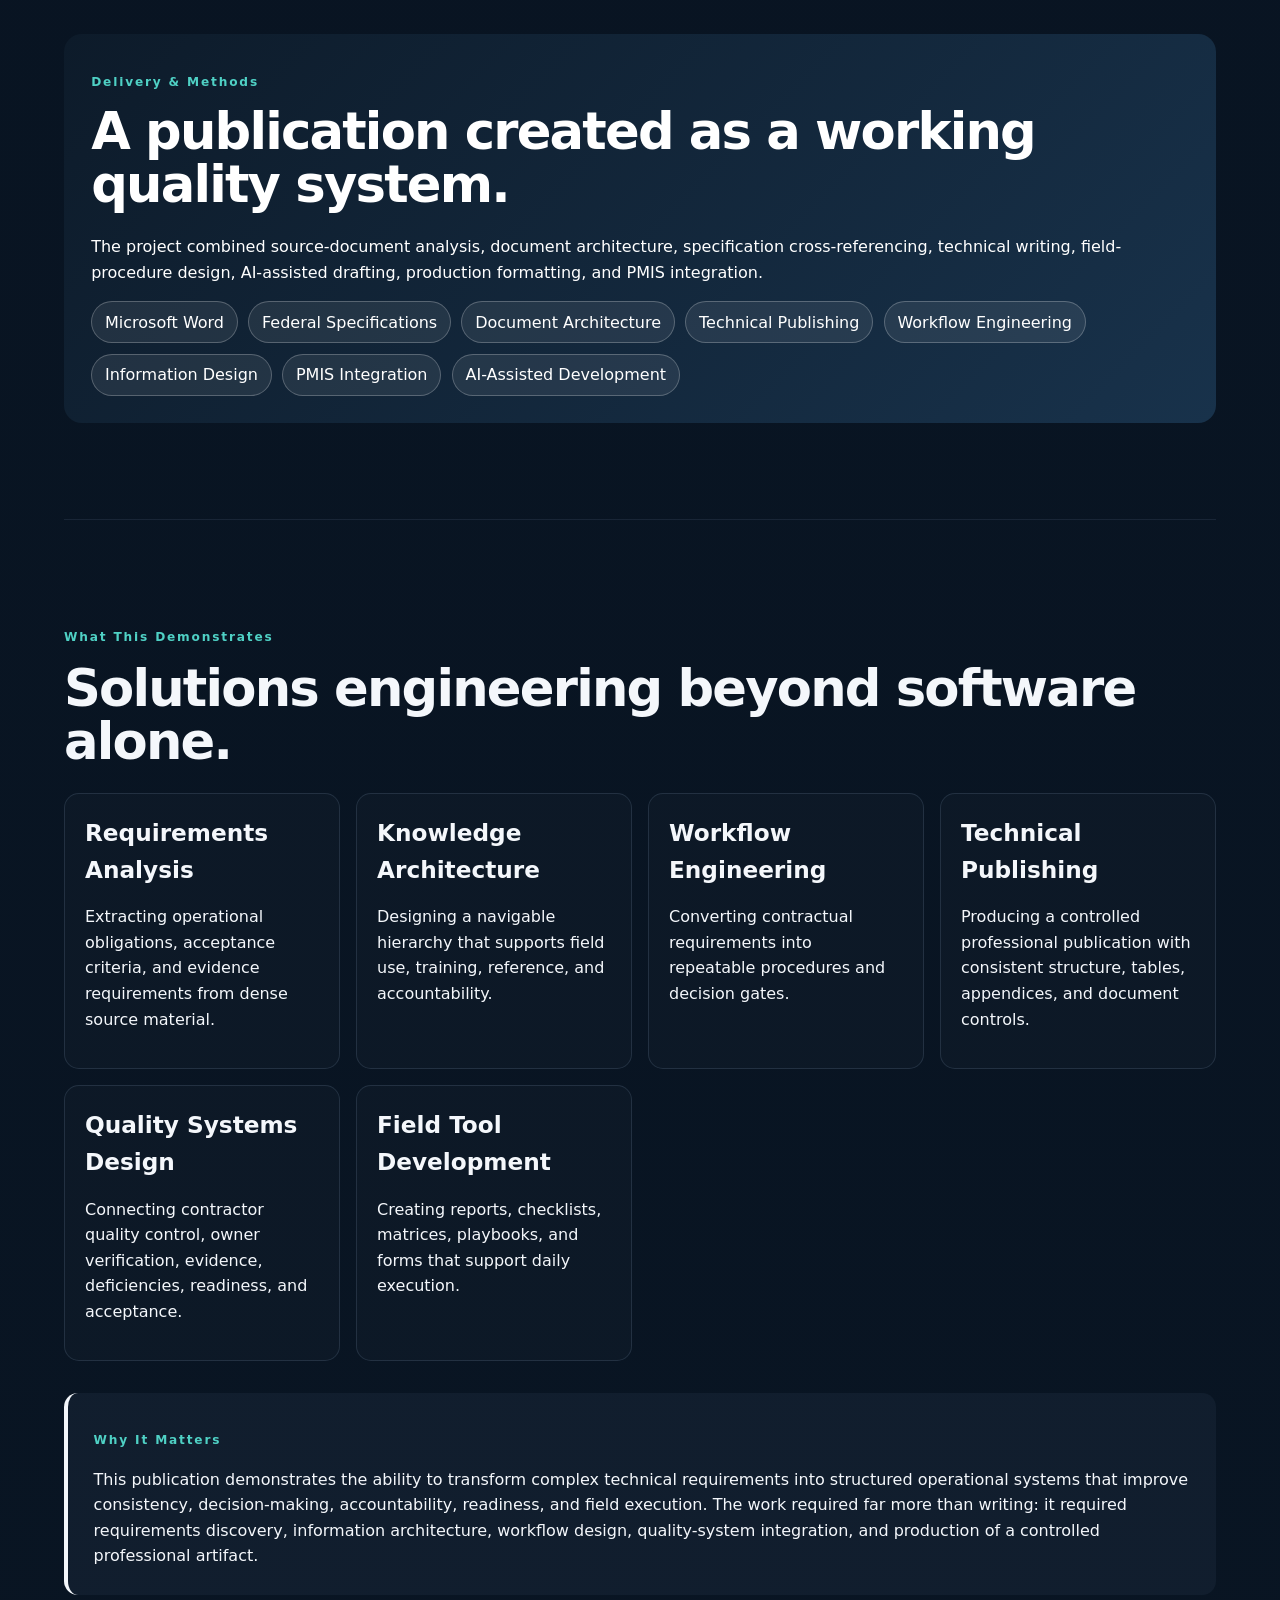
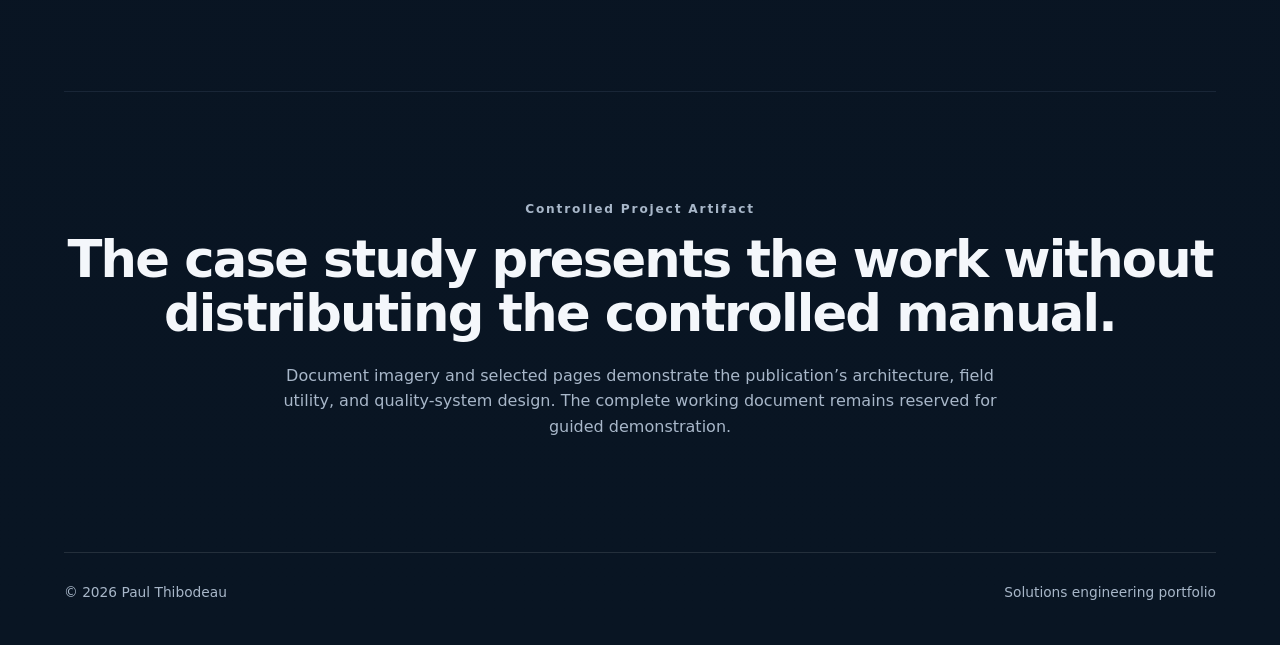
==== commit eba98fc6: "Add files via upload" ====
--- a/qa-manual.html
+++ b/qa-manual.html
@@ -310,10 +310,7 @@
             A 451-page engineering publication transforming federal construction specifications into a repeatable
             owner-side quality management system for the VA Bedford EHRM Infrastructure Upgrades project.
           </p>
-<div class="manual-actions">
-
-<a class="button secondary" href="#gallery">See document gallery</a>
-</div>
+
 <div aria-label="Publication metrics" class="manual-meta">
 <span>451 Pages</span>
 <span>40 Sections</span>
@@ -323,7 +320,7 @@
 </div>
 </div>
 <div class="manual-cover-stage">
-<img alt="Cover of the Owner's Construction Quality Management Manual" src="[data-uri]"/>
+<img alt="Cover of the Owner's Construction Quality Management Manual" decoding="async" loading="eager" src="assets/qa-manual/qa-manual-01.png"/>
 <span>Revision 1.0 · Draft for Internal Review</span>
 </div>
 </div>
@@ -412,49 +409,49 @@
 <div class="manual-gallery">
 <figure>
 <a aria-label="Document page preview" href="#" onclick="return false;">
-<img alt="Document control cover page" src="[data-uri]"/>
+<img alt="Document control cover page" decoding="async" loading="lazy" src="assets/qa-manual/qa-manual-02.png"/>
 </a>
 <figcaption><strong>1. Document Governance</strong><span>Project identity, revision status, document control, and governing disclaimer.</span></figcaption>
 </figure>
 <figure>
 <a aria-label="Document page preview" href="#" onclick="return false;">
-<img alt="Table of contents page" src="[data-uri]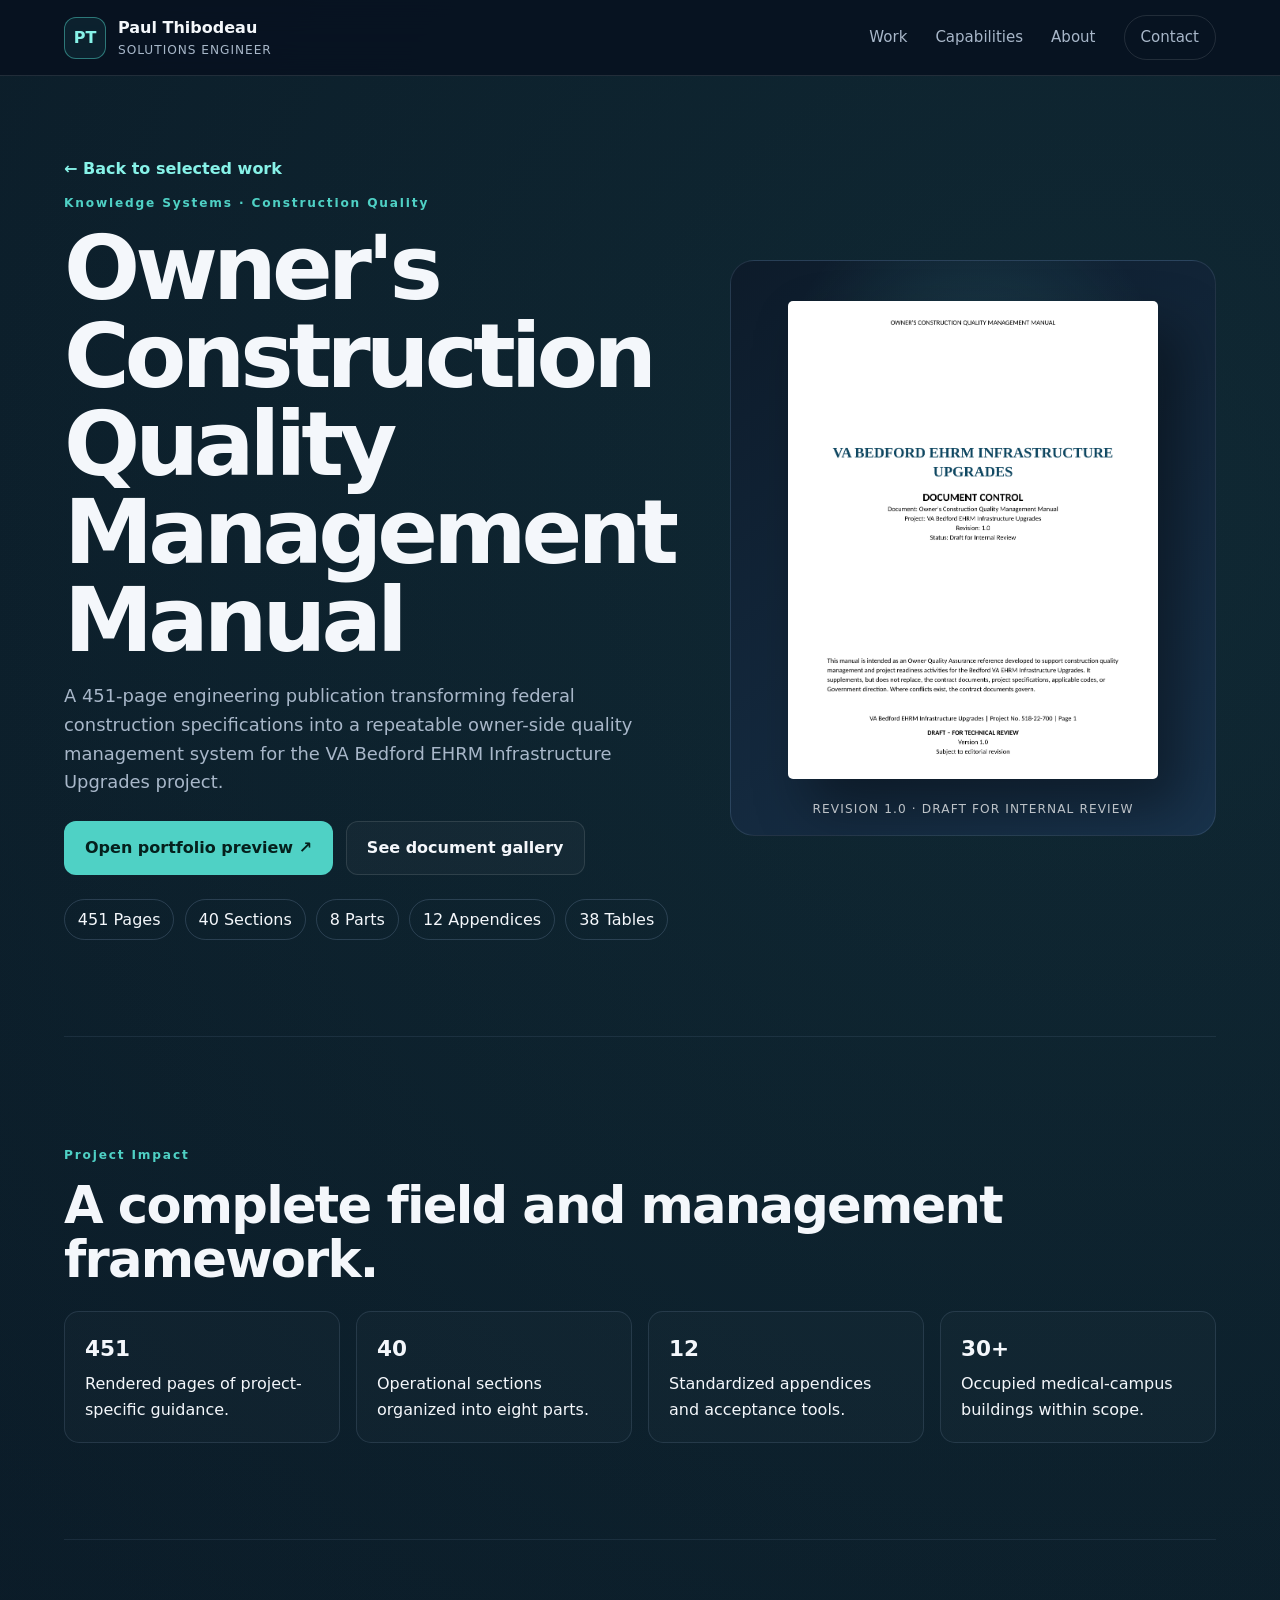
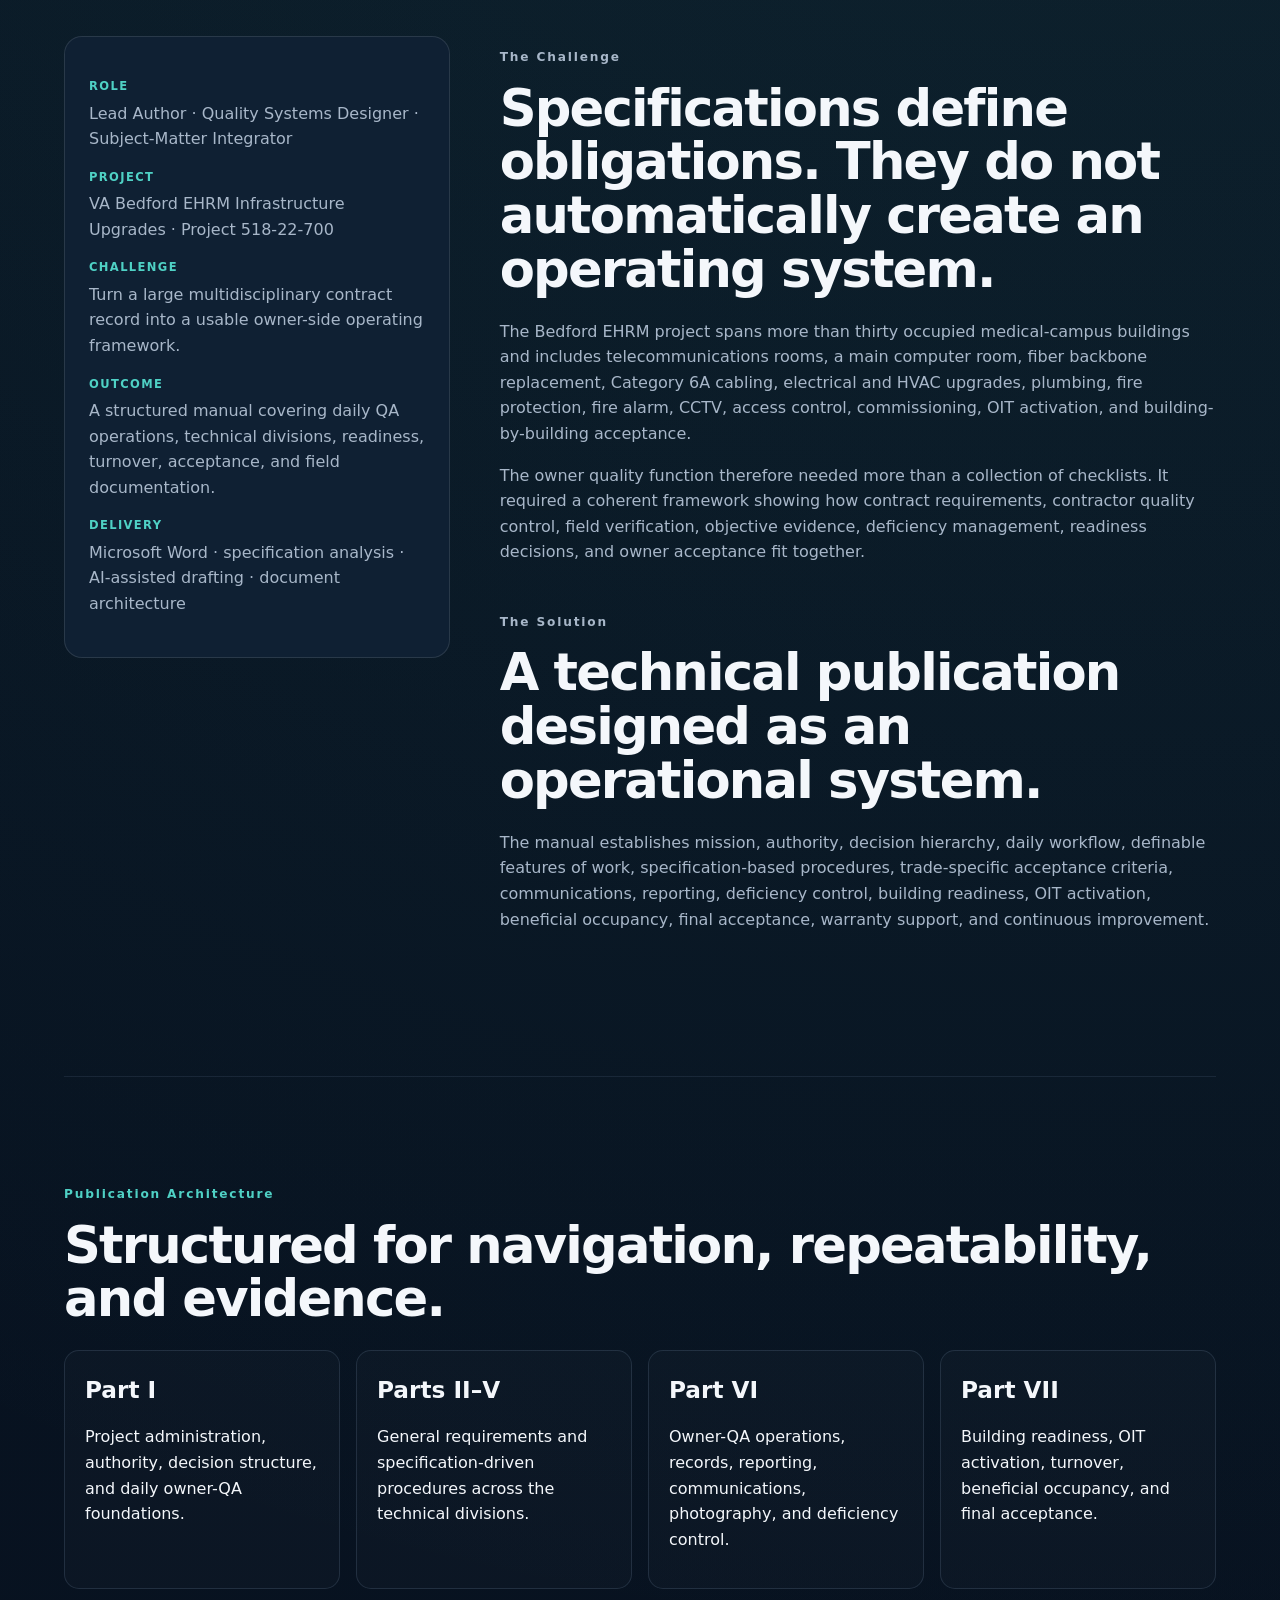
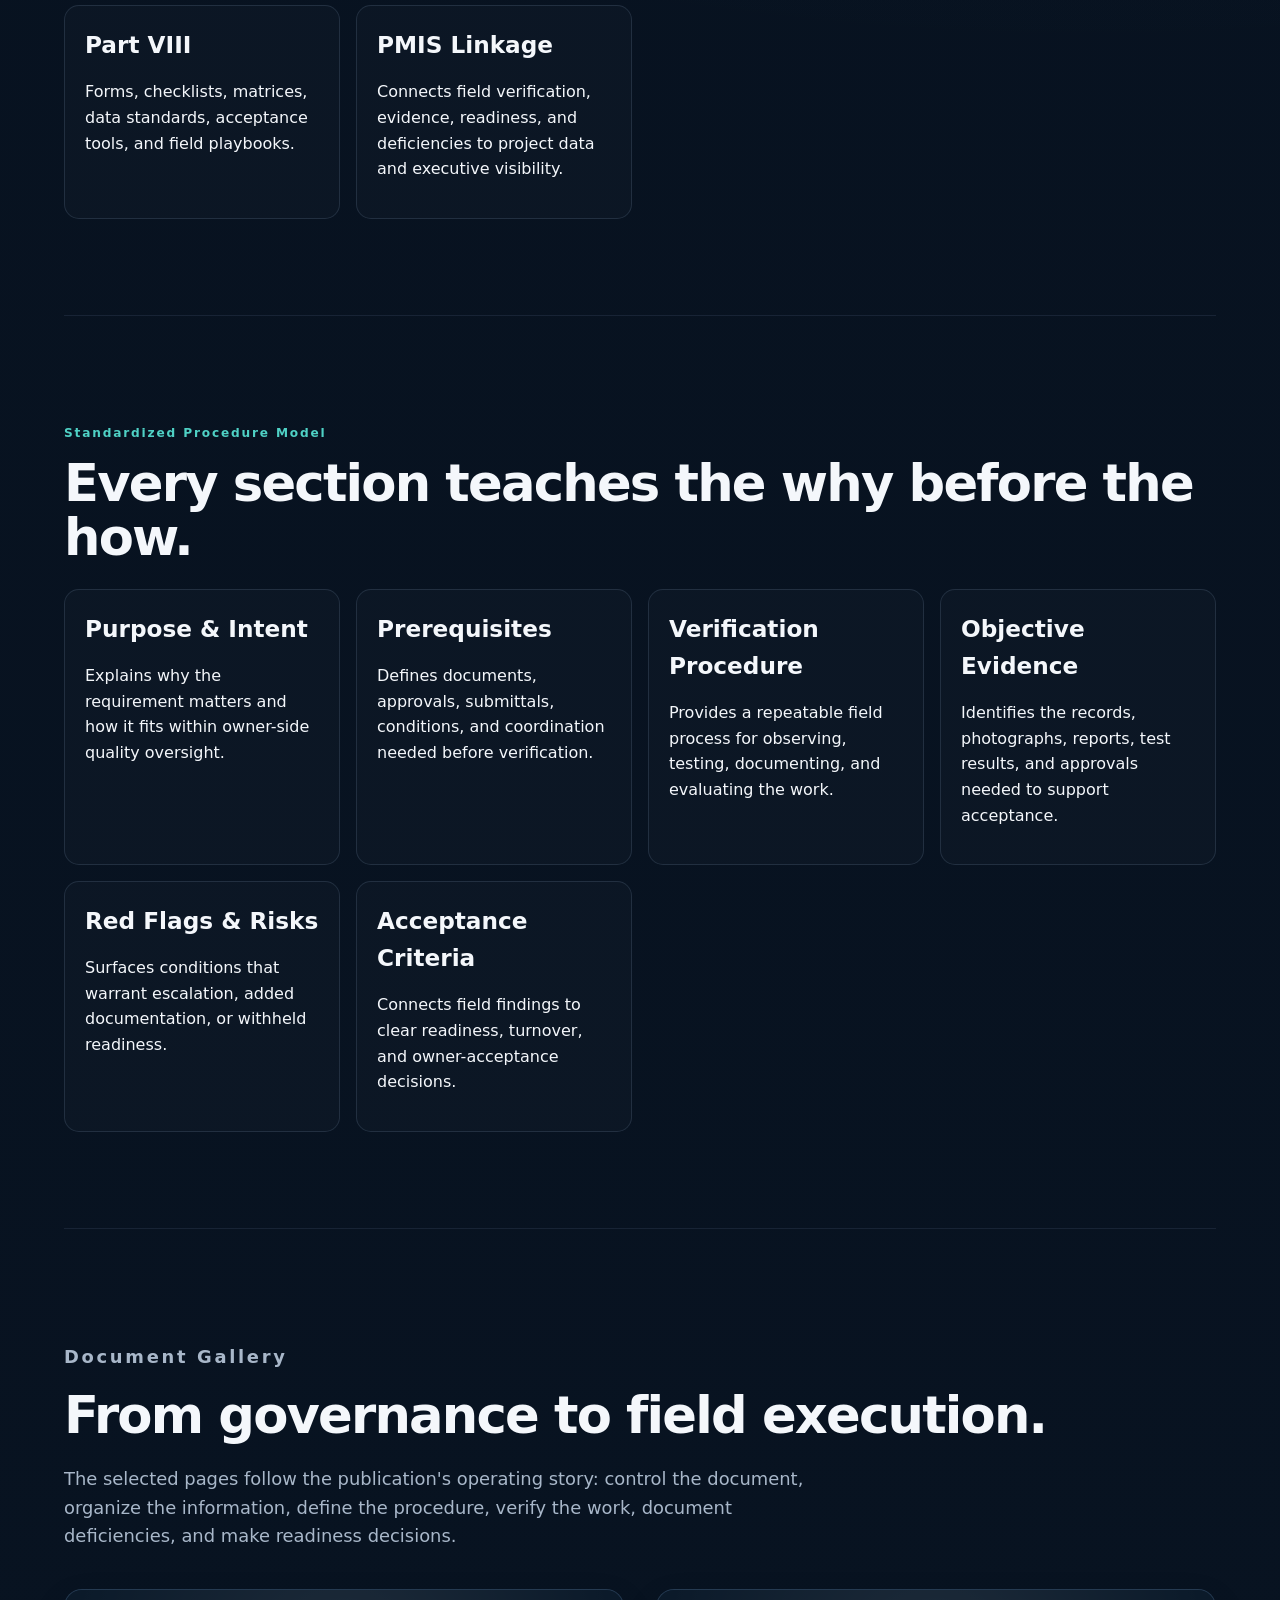
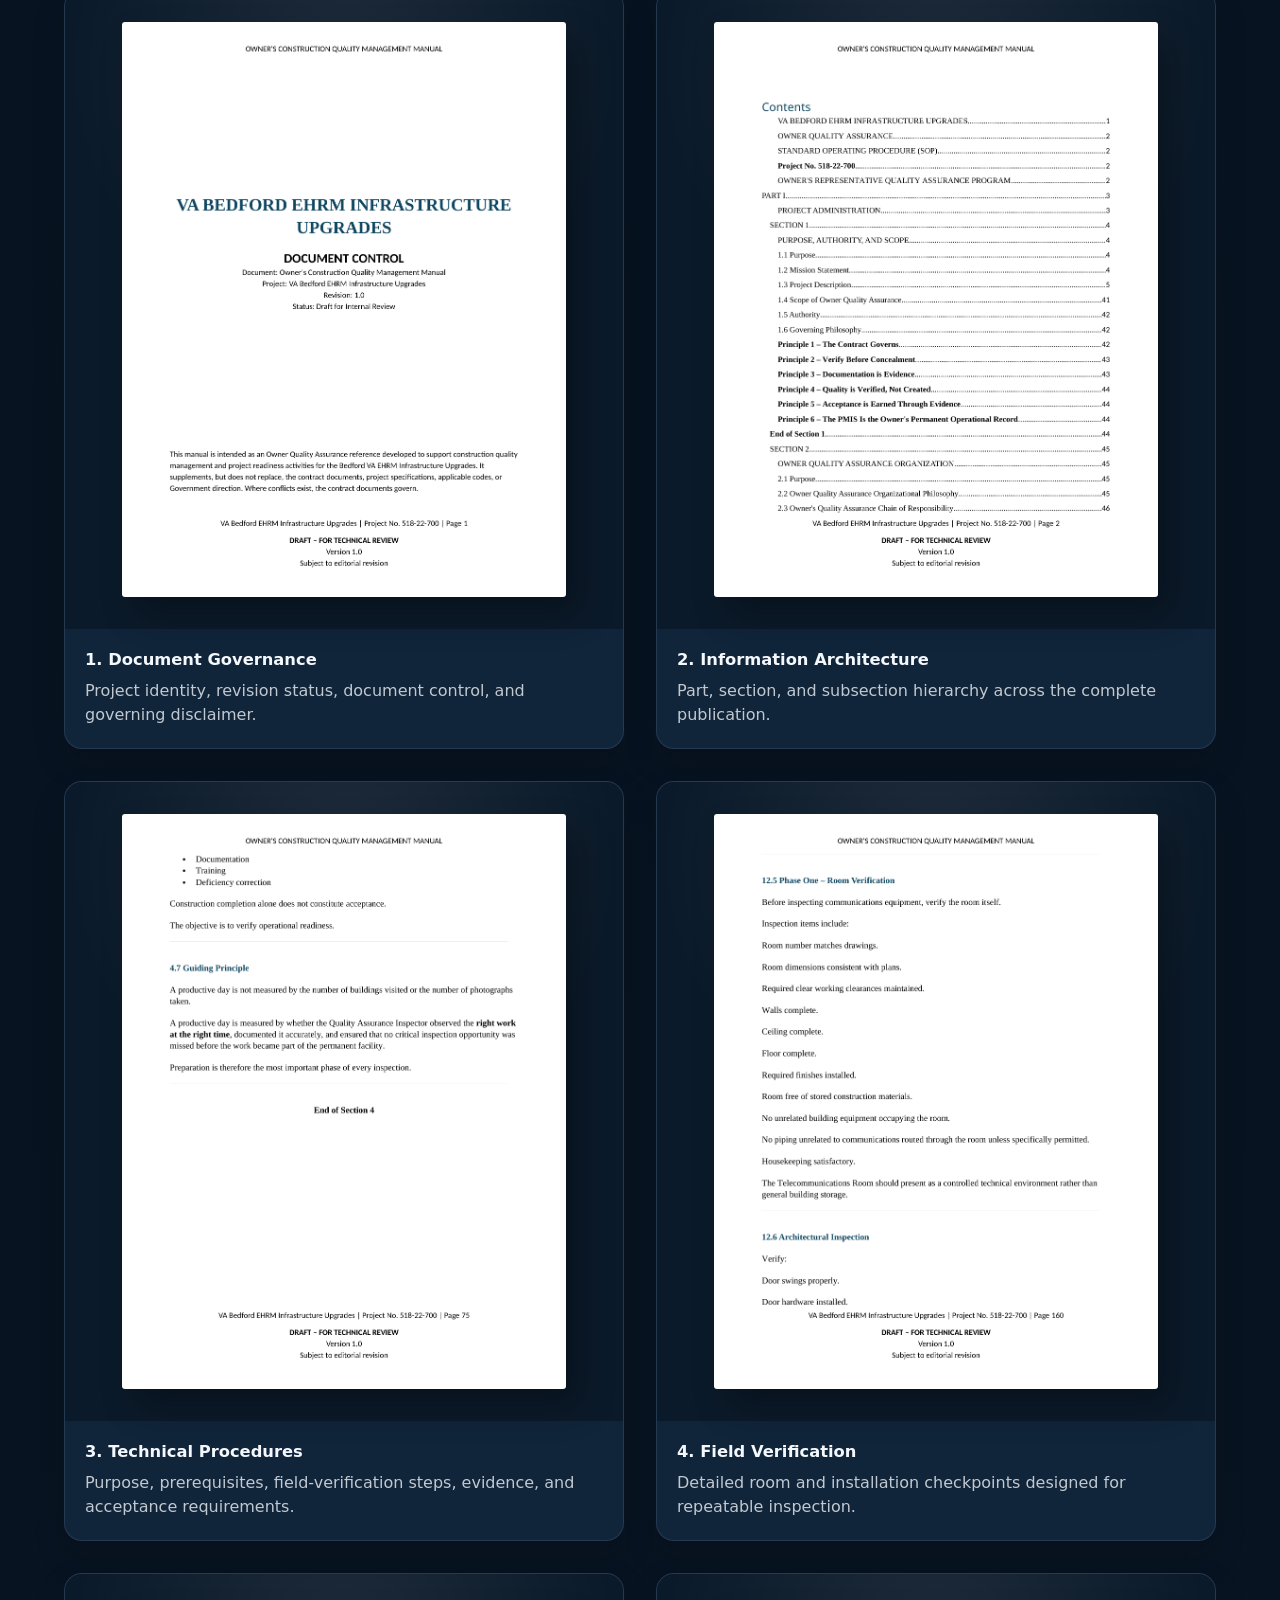
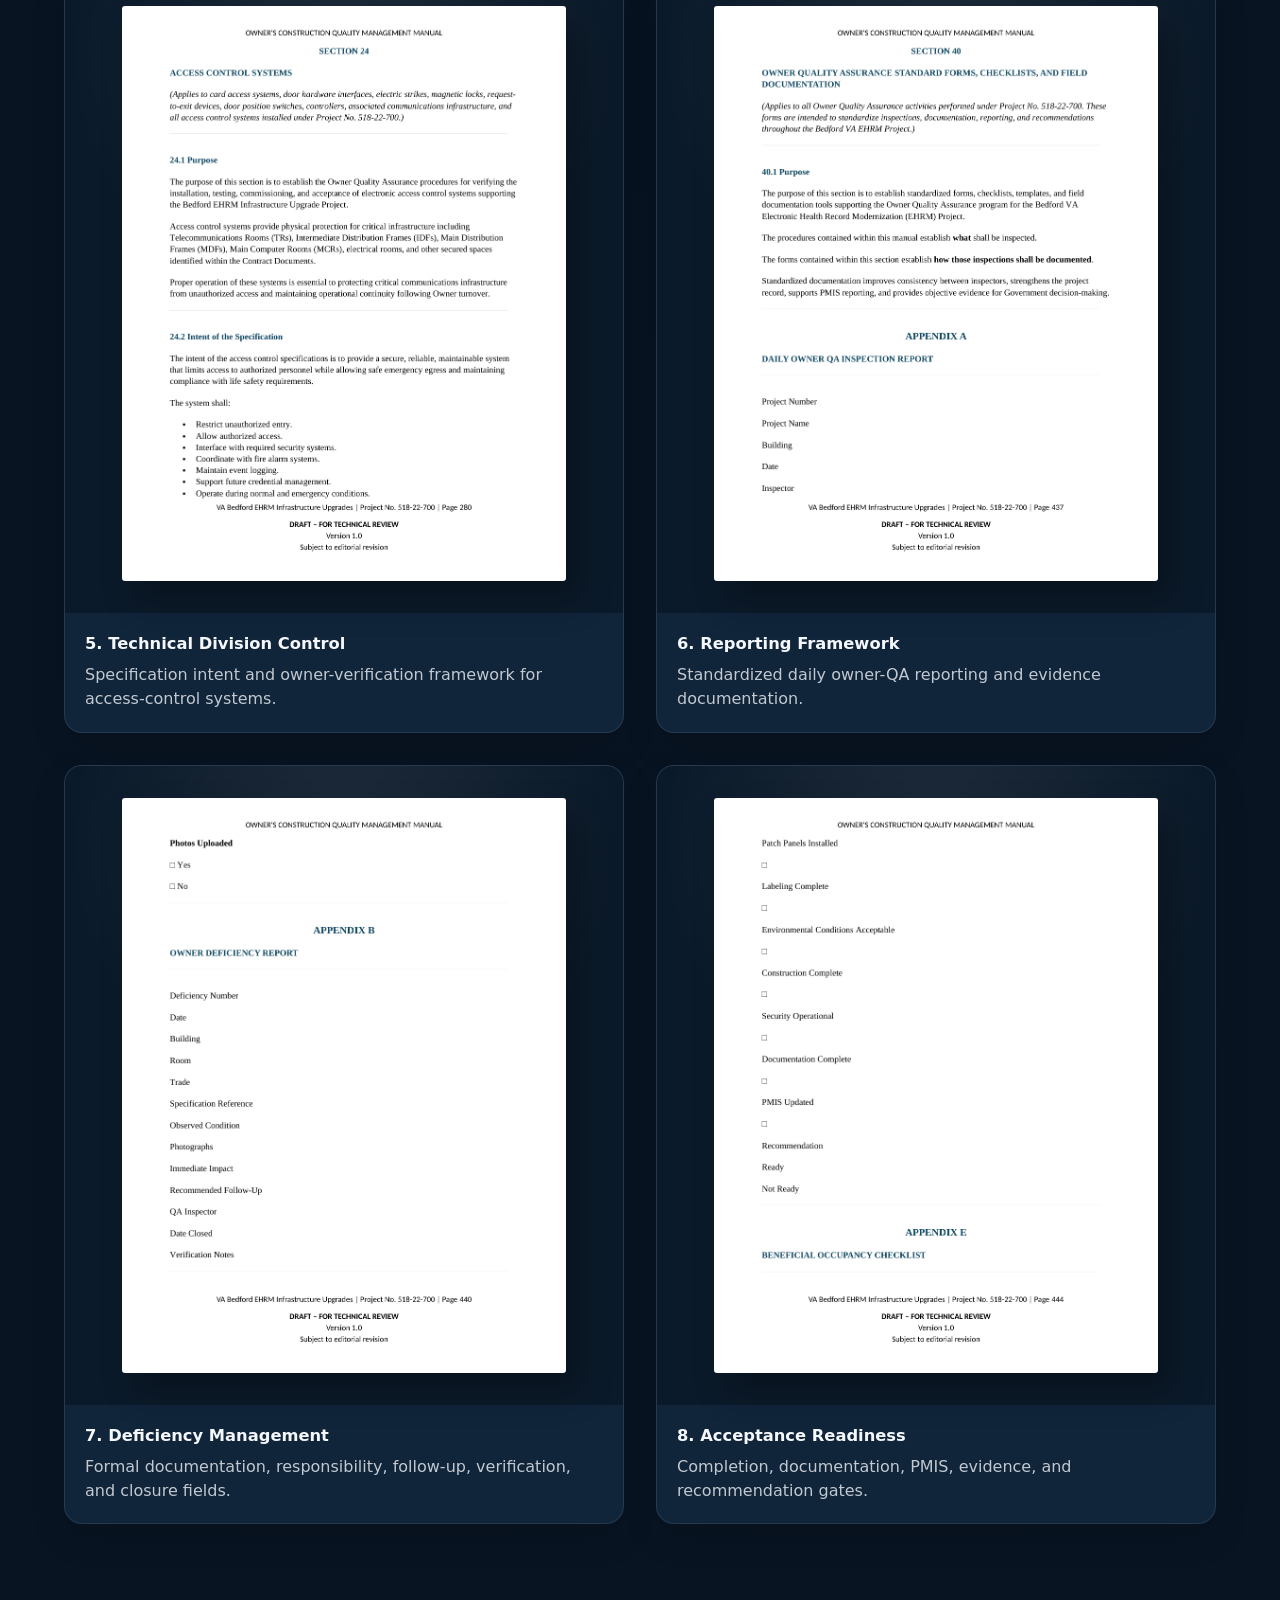
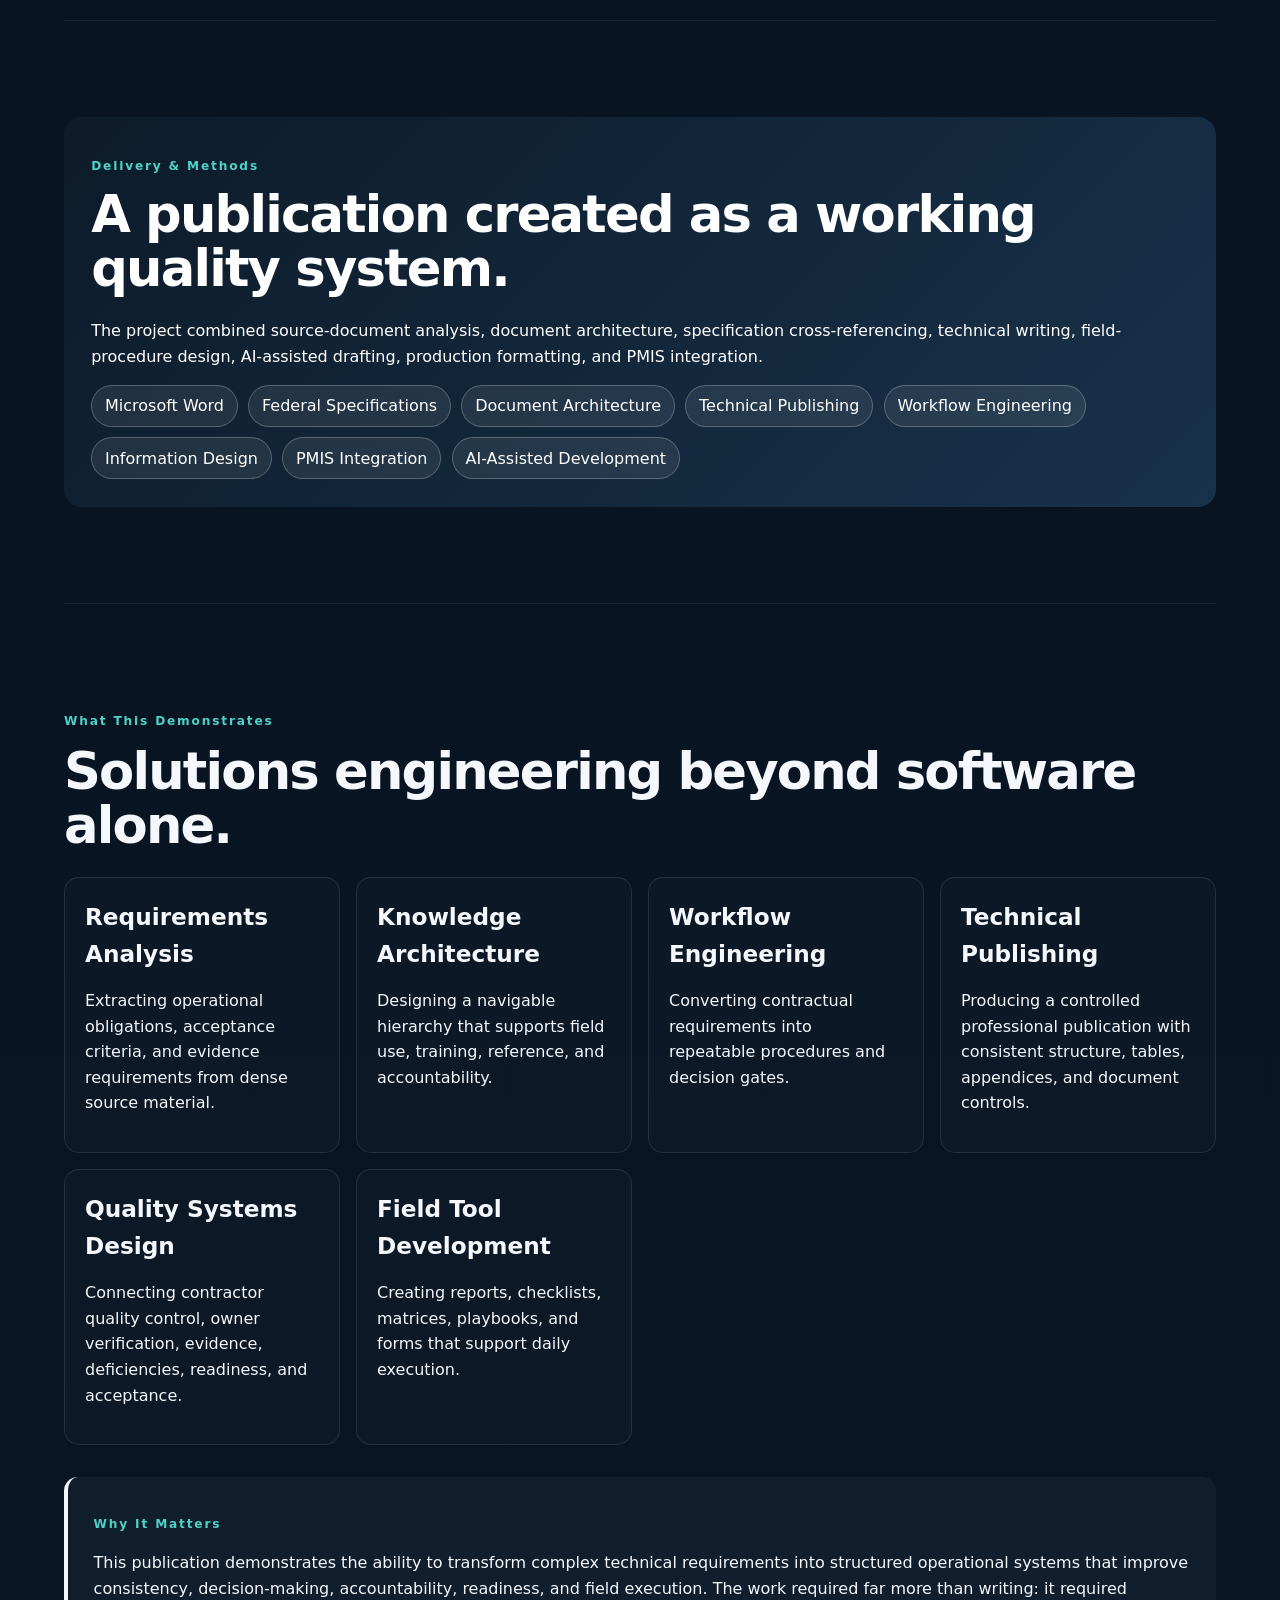
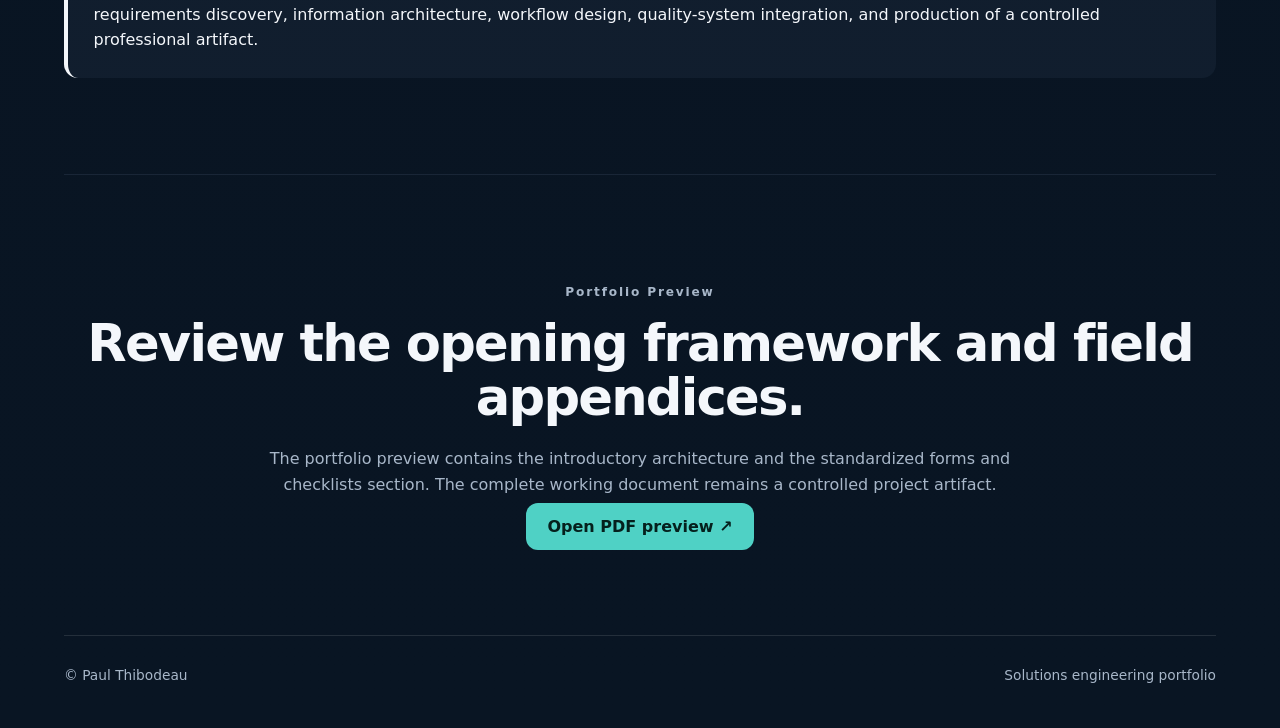
==== commit c49a9082: "Add files via upload" ====
--- a/qa-manual.html
+++ b/qa-manual.html
@@ -1,13 +1,17 @@
 <!DOCTYPE html>
-
 <html lang="en">
 <head>
-<meta charset="utf-8"/>
-<meta content="width=device-width, initial-scale=1" name="viewport"/>
-<meta content="Case study: Owner's Construction Quality Management Manual for the VA Bedford EHRM Infrastructure Upgrades project." name="description"/>
-<title>Owner's Construction Quality Management Manual | Paul Thibodeau</title>
-<link href="../assets/styles.css" rel="stylesheet"/>
-<style>
+  <meta charset="UTF-8">
+  <meta name="viewport" content="width=device-width, initial-scale=1">
+  <meta
+    name="description"
+    content="Case study: Owner's Construction Quality Management Manual for the VA Bedford EHRM Infrastructure Upgrades project."
+  >
+  <title>Owner's Construction Quality Management Manual | Paul Thibodeau</title>
+
+  <link rel="stylesheet" href="../assets/styles.css">
+
+  <style>
     .manual-hero-grid{
       display:grid;
       grid-template-columns:minmax(0,1.12fr) minmax(330px,.88fr);
@@ -285,235 +289,295 @@
     }
   </style>
 </head>
+
 <body>
-<header class="site-header">
-<a class="brand" href="../index.html">
-<span class="brand-mark">PT</span>
-<span><strong>Paul Thibodeau</strong><small>Solutions Engineer</small></span>
-</a>
-<button aria-label="Toggle navigation" class="menu-toggle">☰</button>
-<nav aria-label="Primary navigation" class="site-nav">
-<a href="../index.html#work">Work</a>
-<a href="../index.html#capabilities">Capabilities</a>
-<a href="../index.html#about">About</a>
-<a class="nav-cta" href="../index.html#contact">Contact</a>
-</nav>
-</header>
-<main>
-<section class="section case-hero">
-<div class="manual-hero-grid">
-<div class="manual-hero-copy">
-<a class="back-link" href="../index.html#work">← Back to selected work</a>
-<p class="eyebrow">Knowledge Systems · Construction Quality</p>
-<h1>Owner's Construction Quality Management Manual</h1>
-<p class="hero-lead">
+  <header class="site-header">
+    <a class="brand" href="../index.html">
+      <span class="brand-mark">PT</span>
+      <span><strong>Paul Thibodeau</strong><small>Solutions Engineer</small></span>
+    </a>
+
+    <button class="menu-toggle" aria-label="Toggle navigation">☰</button>
+
+    <nav class="site-nav" aria-label="Primary navigation">
+      <a href="../index.html#work">Work</a>
+      <a href="../index.html#capabilities">Capabilities</a>
+      <a href="../index.html#about">About</a>
+      <a class="nav-cta" href="../index.html#contact">Contact</a>
+    </nav>
+  </header>
+
+  <main>
+    <section class="section case-hero">
+      <div class="manual-hero-grid">
+        <div class="manual-hero-copy">
+          <a class="back-link" href="../index.html#work">← Back to selected work</a>
+          <p class="eyebrow">Knowledge Systems · Construction Quality</p>
+
+          <h1>Owner's Construction Quality Management Manual</h1>
+
+          <p class="hero-lead">
             A 451-page engineering publication transforming federal construction specifications into a repeatable
             owner-side quality management system for the VA Bedford EHRM Infrastructure Upgrades project.
           </p>
 
-<div aria-label="Publication metrics" class="manual-meta">
-<span>451 Pages</span>
-<span>40 Sections</span>
-<span>8 Parts</span>
-<span>12 Appendices</span>
-<span>38 Tables</span>
-</div>
-</div>
-<div class="manual-cover-stage">
-<img alt="Cover of the Owner's Construction Quality Management Manual" decoding="async" loading="eager" src="assets/qa-manual/qa-manual-01.png"/>
-<span>Revision 1.0 · Draft for Internal Review</span>
-</div>
-</div>
-</section>
-<section class="section manual-section">
-<p class="eyebrow">Project Impact</p>
-<h2>A complete field and management framework.</h2>
-<div class="manual-impact-grid">
-<article class="manual-impact-card"><strong>451</strong><span>Rendered pages of project-specific guidance.</span></article>
-<article class="manual-impact-card"><strong>40</strong><span>Operational sections organized into eight parts.</span></article>
-<article class="manual-impact-card"><strong>12</strong><span>Standardized appendices and acceptance tools.</span></article>
-<article class="manual-impact-card"><strong>30+</strong><span>Occupied medical-campus buildings within scope.</span></article>
-</div>
-</section>
-<section class="section case-grid manual-section">
-<aside class="case-sidebar">
-<dl>
-<dt>ROLE</dt><dd>Lead Author · Quality Systems Designer · Subject-Matter Integrator</dd>
-<dt>PROJECT</dt><dd>VA Bedford EHRM Infrastructure Upgrades · Project 518-22-700</dd>
-<dt>CHALLENGE</dt><dd>Turn a large multidisciplinary contract record into a usable owner-side operating framework.</dd>
-<dt>OUTCOME</dt><dd>A structured manual covering daily QA operations, technical divisions, readiness, turnover, acceptance, and field documentation.</dd>
-<dt>DELIVERY</dt><dd>Microsoft Word · specification analysis · AI-assisted drafting · document architecture</dd>
-</dl>
-</aside>
-<div class="case-content">
-<section>
-<p class="eyebrow">The Challenge</p>
-<h2>Specifications define obligations. They do not automatically create an operating system.</h2>
-<p>
+          <div class="manual-actions">
+            <a
+              class="button primary"
+              href="../assets/manual/Owner_QA_Manual_Portfolio_Preview.pdf"
+              target="_blank"
+              rel="noopener"
+            >
+              Open portfolio preview ↗
+            </a>
+
+            <a class="button secondary" href="#gallery">See document gallery</a>
+          </div>
+
+          <div class="manual-meta" aria-label="Publication metrics">
+            <span>451 Pages</span>
+            <span>40 Sections</span>
+            <span>8 Parts</span>
+            <span>12 Appendices</span>
+            <span>38 Tables</span>
+          </div>
+        </div>
+
+        <div class="manual-cover-stage">
+          <img
+            src="[data-uri]"
+            alt="Cover of the Owner's Construction Quality Management Manual"
+          >
+          <span>Revision 1.0 · Draft for Internal Review</span>
+        </div>
+      </div>
+    </section>
+
+    <section class="section manual-section">
+      <p class="eyebrow">Project Impact</p>
+      <h2>A complete field and management framework.</h2>
+
+      <div class="manual-impact-grid">
+        <article class="manual-impact-card"><strong>451</strong><span>Rendered pages of project-specific guidance.</span></article>
+        <article class="manual-impact-card"><strong>40</strong><span>Operational sections organized into eight parts.</span></article>
+        <article class="manual-impact-card"><strong>12</strong><span>Standardized appendices and acceptance tools.</span></article>
+        <article class="manual-impact-card"><strong>30+</strong><span>Occupied medical-campus buildings within scope.</span></article>
+      </div>
+    </section>
+
+    <section class="section case-grid manual-section">
+      <aside class="case-sidebar">
+        <dl>
+          <dt>ROLE</dt><dd>Lead Author · Quality Systems Designer · Subject-Matter Integrator</dd>
+          <dt>PROJECT</dt><dd>VA Bedford EHRM Infrastructure Upgrades · Project 518-22-700</dd>
+          <dt>CHALLENGE</dt><dd>Turn a large multidisciplinary contract record into a usable owner-side operating framework.</dd>
+          <dt>OUTCOME</dt><dd>A structured manual covering daily QA operations, technical divisions, readiness, turnover, acceptance, and field documentation.</dd>
+          <dt>DELIVERY</dt><dd>Microsoft Word · specification analysis · AI-assisted drafting · document architecture</dd>
+        </dl>
+      </aside>
+
+      <div class="case-content">
+        <section>
+          <p class="eyebrow">The Challenge</p>
+          <h2>Specifications define obligations. They do not automatically create an operating system.</h2>
+
+          <p>
             The Bedford EHRM project spans more than thirty occupied medical-campus buildings and includes
             telecommunications rooms, a main computer room, fiber backbone replacement, Category 6A cabling,
             electrical and HVAC upgrades, plumbing, fire protection, fire alarm, CCTV, access control,
             commissioning, OIT activation, and building-by-building acceptance.
           </p>
-<p>
+
+          <p>
             The owner quality function therefore needed more than a collection of checklists. It required a coherent
             framework showing how contract requirements, contractor quality control, field verification, objective
             evidence, deficiency management, readiness decisions, and owner acceptance fit together.
           </p>
-</section>
-<section>
-<p class="eyebrow">The Solution</p>
-<h2>A technical publication designed as an operational system.</h2>
-<p>
+        </section>
+
+        <section>
+          <p class="eyebrow">The Solution</p>
+          <h2>A technical publication designed as an operational system.</h2>
+
+          <p>
             The manual establishes mission, authority, decision hierarchy, daily workflow, definable features of work,
             specification-based procedures, trade-specific acceptance criteria, communications, reporting, deficiency
             control, building readiness, OIT activation, beneficial occupancy, final acceptance, warranty support,
             and continuous improvement.
           </p>
-</section>
-</div>
-</section>
-<section class="section manual-section">
-<p class="eyebrow">Publication Architecture</p>
-<h2>Structured for navigation, repeatability, and evidence.</h2>
-<div class="manual-feature-grid">
-<article class="manual-feature-card"><h3>Part I</h3><p>Project administration, authority, decision structure, and daily owner-QA foundations.</p></article>
-<article class="manual-feature-card"><h3>Parts II–V</h3><p>General requirements and specification-driven procedures across the technical divisions.</p></article>
-<article class="manual-feature-card"><h3>Part VI</h3><p>Owner-QA operations, records, reporting, communications, photography, and deficiency control.</p></article>
-<article class="manual-feature-card"><h3>Part VII</h3><p>Building readiness, OIT activation, turnover, beneficial occupancy, and final acceptance.</p></article>
-<article class="manual-feature-card"><h3>Part VIII</h3><p>Forms, checklists, matrices, data standards, acceptance tools, and field playbooks.</p></article>
-<article class="manual-feature-card"><h3>PMIS Linkage</h3><p>Connects field verification, evidence, readiness, and deficiencies to project data and executive visibility.</p></article>
-</div>
-</section>
-<section class="section manual-section">
-<p class="eyebrow">Standardized Procedure Model</p>
-<h2>Every section teaches the why before the how.</h2>
-<div class="manual-feature-grid">
-<article class="manual-feature-card"><h3>Purpose &amp; Intent</h3><p>Explains why the requirement matters and how it fits within owner-side quality oversight.</p></article>
-<article class="manual-feature-card"><h3>Prerequisites</h3><p>Defines documents, approvals, submittals, conditions, and coordination needed before verification.</p></article>
-<article class="manual-feature-card"><h3>Verification Procedure</h3><p>Provides a repeatable field process for observing, testing, documenting, and evaluating the work.</p></article>
-<article class="manual-feature-card"><h3>Objective Evidence</h3><p>Identifies the records, photographs, reports, test results, and approvals needed to support acceptance.</p></article>
-<article class="manual-feature-card"><h3>Red Flags &amp; Risks</h3><p>Surfaces conditions that warrant escalation, added documentation, or withheld readiness.</p></article>
-<article class="manual-feature-card"><h3>Acceptance Criteria</h3><p>Connects field findings to clear readiness, turnover, and owner-acceptance decisions.</p></article>
-</div>
-</section>
-<section class="section manual-section" id="gallery">
-<div class="section-heading">
-<p class="eyebrow">Document Gallery</p>
-<h2>From governance to field execution.</h2>
-<p>
+        </section>
+      </div>
+    </section>
+
+    <section class="section manual-section">
+      <p class="eyebrow">Publication Architecture</p>
+      <h2>Structured for navigation, repeatability, and evidence.</h2>
+
+      <div class="manual-feature-grid">
+        <article class="manual-feature-card"><h3>Part I</h3><p>Project administration, authority, decision structure, and daily owner-QA foundations.</p></article>
+        <article class="manual-feature-card"><h3>Parts II–V</h3><p>General requirements and specification-driven procedures across the technical divisions.</p></article>
+        <article class="manual-feature-card"><h3>Part VI</h3><p>Owner-QA operations, records, reporting, communications, photography, and deficiency control.</p></article>
+        <article class="manual-feature-card"><h3>Part VII</h3><p>Building readiness, OIT activation, turnover, beneficial occupancy, and final acceptance.</p></article>
+        <article class="manual-feature-card"><h3>Part VIII</h3><p>Forms, checklists, matrices, data standards, acceptance tools, and field playbooks.</p></article>
+        <article class="manual-feature-card"><h3>PMIS Linkage</h3><p>Connects field verification, evidence, readiness, and deficiencies to project data and executive visibility.</p></article>
+      </div>
+    </section>
+
+    <section class="section manual-section">
+      <p class="eyebrow">Standardized Procedure Model</p>
+      <h2>Every section teaches the why before the how.</h2>
+
+      <div class="manual-feature-grid">
+        <article class="manual-feature-card"><h3>Purpose &amp; Intent</h3><p>Explains why the requirement matters and how it fits within owner-side quality oversight.</p></article>
+        <article class="manual-feature-card"><h3>Prerequisites</h3><p>Defines documents, approvals, submittals, conditions, and coordination needed before verification.</p></article>
+        <article class="manual-feature-card"><h3>Verification Procedure</h3><p>Provides a repeatable field process for observing, testing, documenting, and evaluating the work.</p></article>
+        <article class="manual-feature-card"><h3>Objective Evidence</h3><p>Identifies the records, photographs, reports, test results, and approvals needed to support acceptance.</p></article>
+        <article class="manual-feature-card"><h3>Red Flags &amp; Risks</h3><p>Surfaces conditions that warrant escalation, added documentation, or withheld readiness.</p></article>
+        <article class="manual-feature-card"><h3>Acceptance Criteria</h3><p>Connects field findings to clear readiness, turnover, and owner-acceptance decisions.</p></article>
+      </div>
+    </section>
+
+    <section id="gallery" class="section manual-section">
+      <div class="section-heading">
+        <p class="eyebrow">Document Gallery</p>
+        <h2>From governance to field execution.</h2>
+        <p>
           The selected pages follow the publication's operating story: control the document, organize the information,
           define the procedure, verify the work, document deficiencies, and make readiness decisions.
         </p>
-</div>
-<div class="manual-gallery">
-<figure>
-<a aria-label="Document page preview" href="#" onclick="return false;">
-<img alt="Document control cover page" decoding="async" loading="lazy" src="assets/qa-manual/qa-manual-02.png"/>
-</a>
-<figcaption><strong>1. Document Governance</strong><span>Project identity, revision status, document control, and governing disclaimer.</span></figcaption>
-</figure>
-<figure>
-<a aria-label="Document page preview" href="#" onclick="return false;">
-<img alt="Table of contents page" decoding="async" loading="lazy" src="assets/qa-manual/qa-manual-03.png"/>
-</a>
-<figcaption><strong>2. Information Architecture</strong><span>Part, section, and subsection hierarchy across the complete publication.</span></figcaption>
-</figure>
-<figure>
-<a aria-label="Document page preview" href="#" onclick="return false;">
-<img alt="Technical procedure page" decoding="async" loading="lazy" src="assets/qa-manual/qa-manual-04.png"/>
-</a>
-<figcaption><strong>3. Technical Procedures</strong><span>Purpose, prerequisites, field-verification steps, evidence, and acceptance requirements.</span></figcaption>
-</figure>
-<figure>
-<a aria-label="Document page preview" href="#" onclick="return false;">
-<img alt="Room verification page" decoding="async" loading="lazy" src="assets/qa-manual/qa-manual-05.png"/>
-</a>
-<figcaption><strong>4. Field Verification</strong><span>Detailed room and installation checkpoints designed for repeatable inspection.</span></figcaption>
-</figure>
-<figure>
-<a aria-label="Document page preview" href="#" onclick="return false;">
-<img alt="Access control systems section" decoding="async" loading="lazy" src="assets/qa-manual/qa-manual-06.png"/>
-</a>
-<figcaption><strong>5. Technical Division Control</strong><span>Specification intent and owner-verification framework for access-control systems.</span></figcaption>
-</figure>
-<figure>
-<a aria-label="Document page preview" href="#" onclick="return false;">
-<img alt="Appendix A daily report" decoding="async" loading="lazy" src="assets/qa-manual/qa-manual-07.png"/>
-</a>
-<figcaption><strong>6. Reporting Framework</strong><span>Standardized daily owner-QA reporting and evidence documentation.</span></figcaption>
-</figure>
-<figure>
-<a aria-label="Document page preview" href="#" onclick="return false;">
-<img alt="Owner deficiency report" decoding="async" loading="lazy" src="assets/qa-manual/qa-manual-08.png"/>
-</a>
-<figcaption><strong>7. Deficiency Management</strong><span>Formal documentation, responsibility, follow-up, verification, and closure fields.</span></figcaption>
-</figure>
-<figure>
-<a aria-label="Document page preview" href="#" onclick="return false;">
-<img alt="Readiness checklist page" decoding="async" loading="lazy" src="assets/qa-manual/qa-manual-09.png"/>
-</a>
-<figcaption><strong>8. Acceptance Readiness</strong><span>Completion, documentation, PMIS, evidence, and recommendation gates.</span></figcaption>
-</figure>
-</div>
-</section>
-<section class="section manual-section">
-<div class="manual-technology-band">
-<p class="eyebrow">Delivery &amp; Methods</p>
-<h2>A publication created as a working quality system.</h2>
-<p>
+      </div>
+
+      <div class="manual-gallery">
+        <figure>
+          <a href="#" onclick="return false;" aria-label="Document page preview">
+            <img src="[data-uri]" alt="Document control cover page">
+          </a>
+          <figcaption><strong>1. Document Governance</strong><span>Project identity, revision status, document control, and governing disclaimer.</span></figcaption>
+        </figure>
+
+        <figure>
+          <a href="#" onclick="return false;" aria-label="Document page preview">
+            <img src="[data-uri]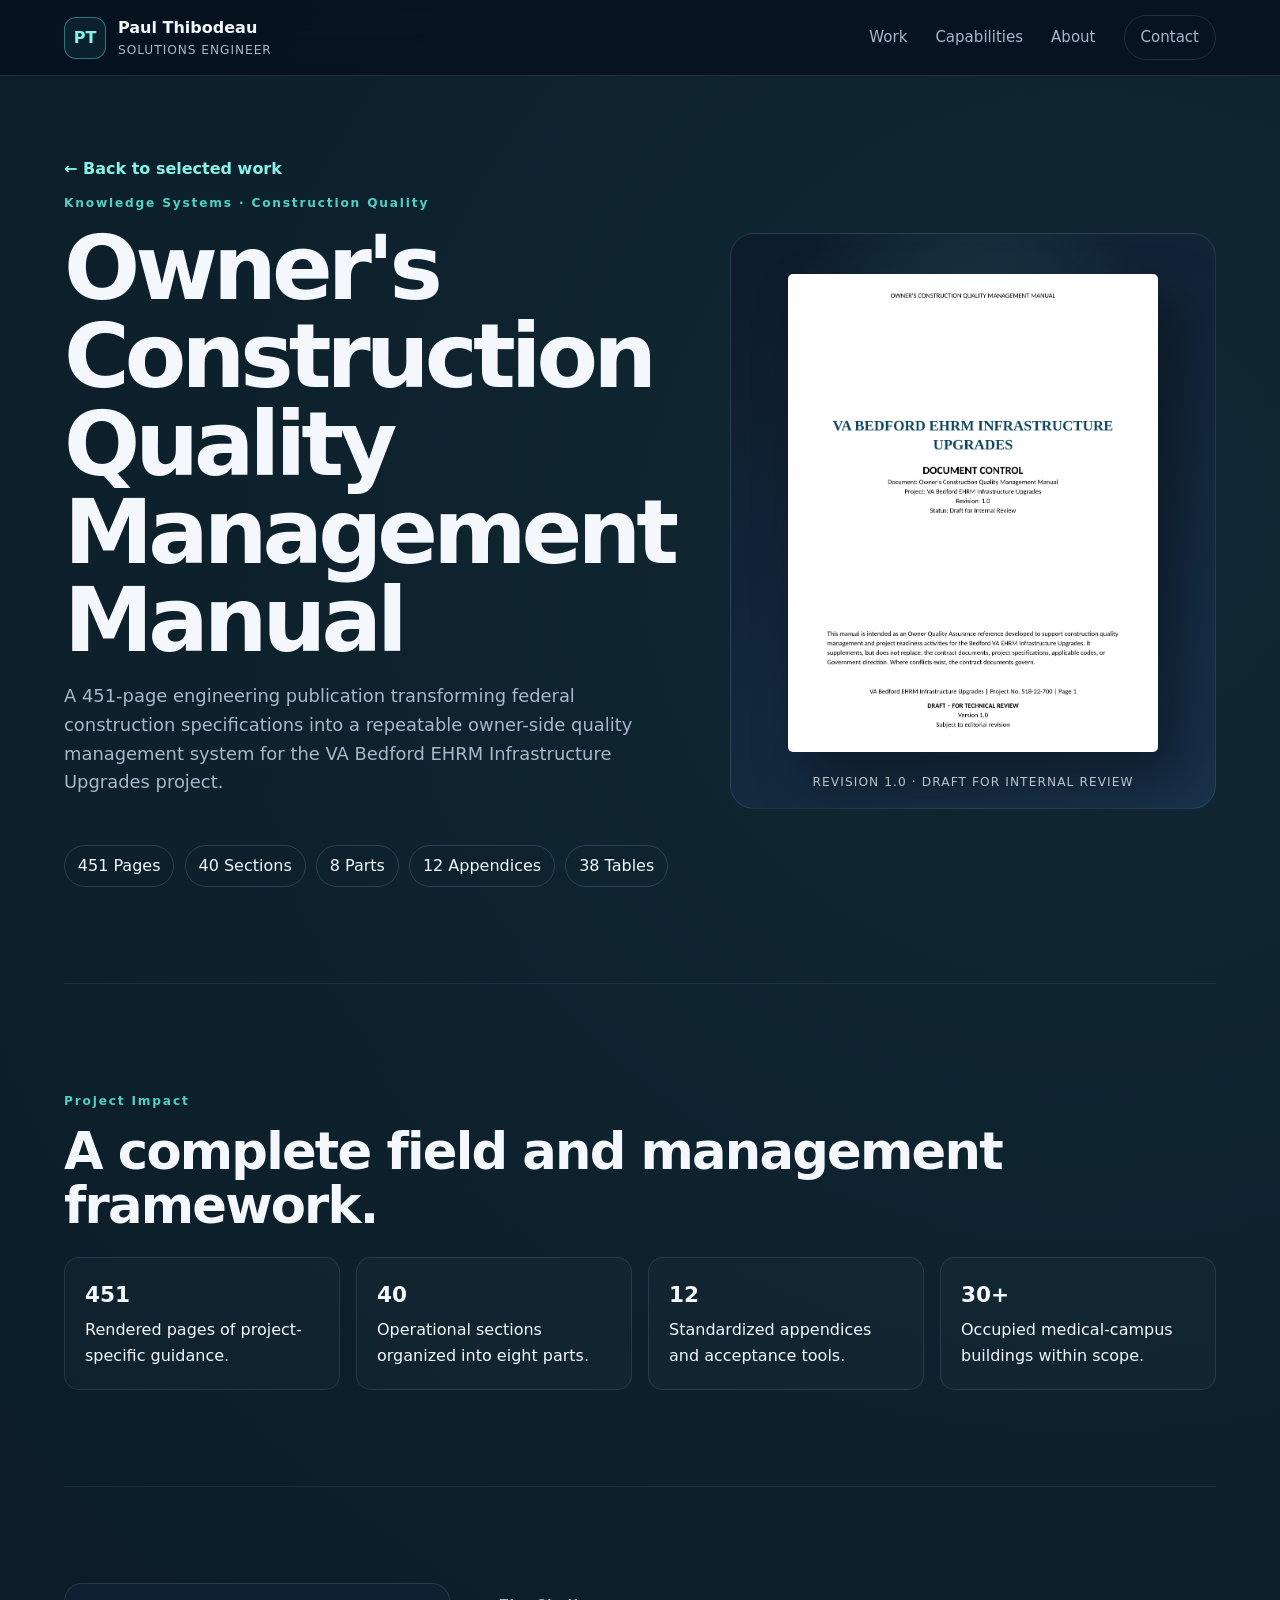
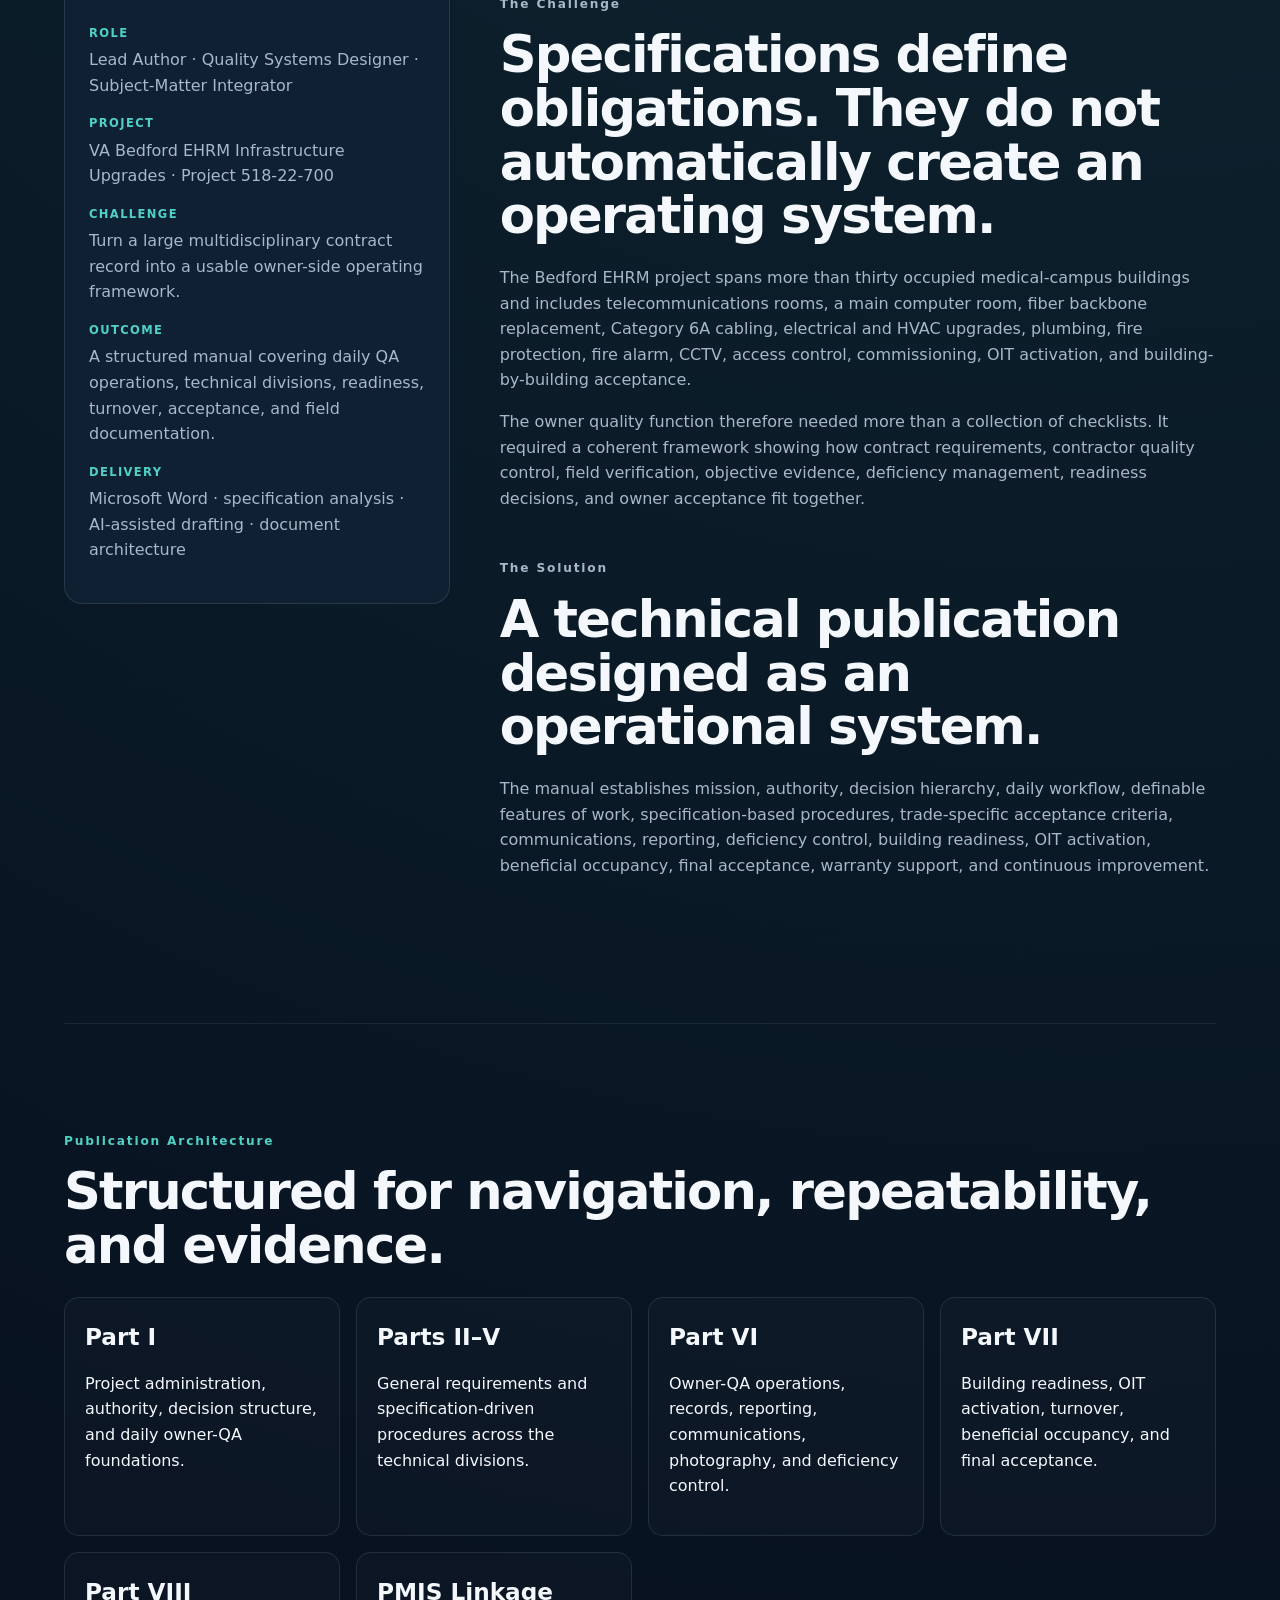
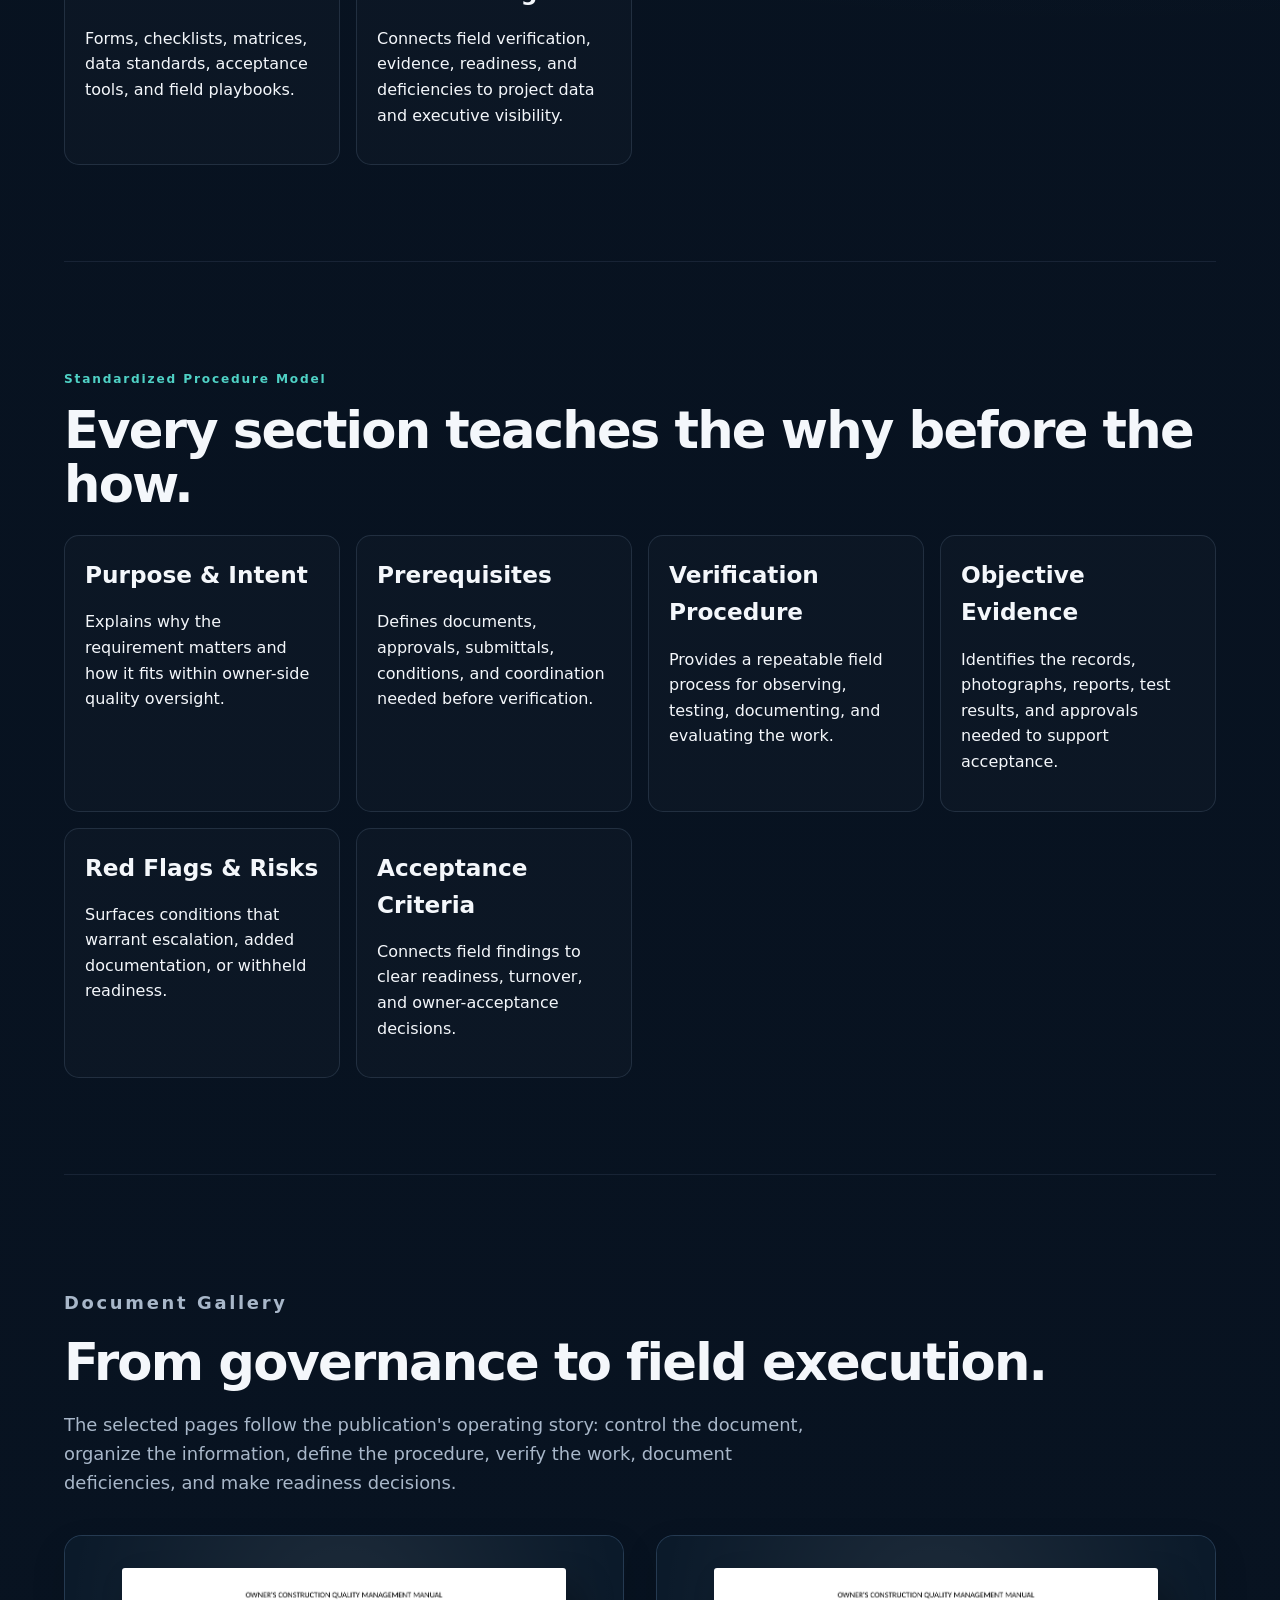
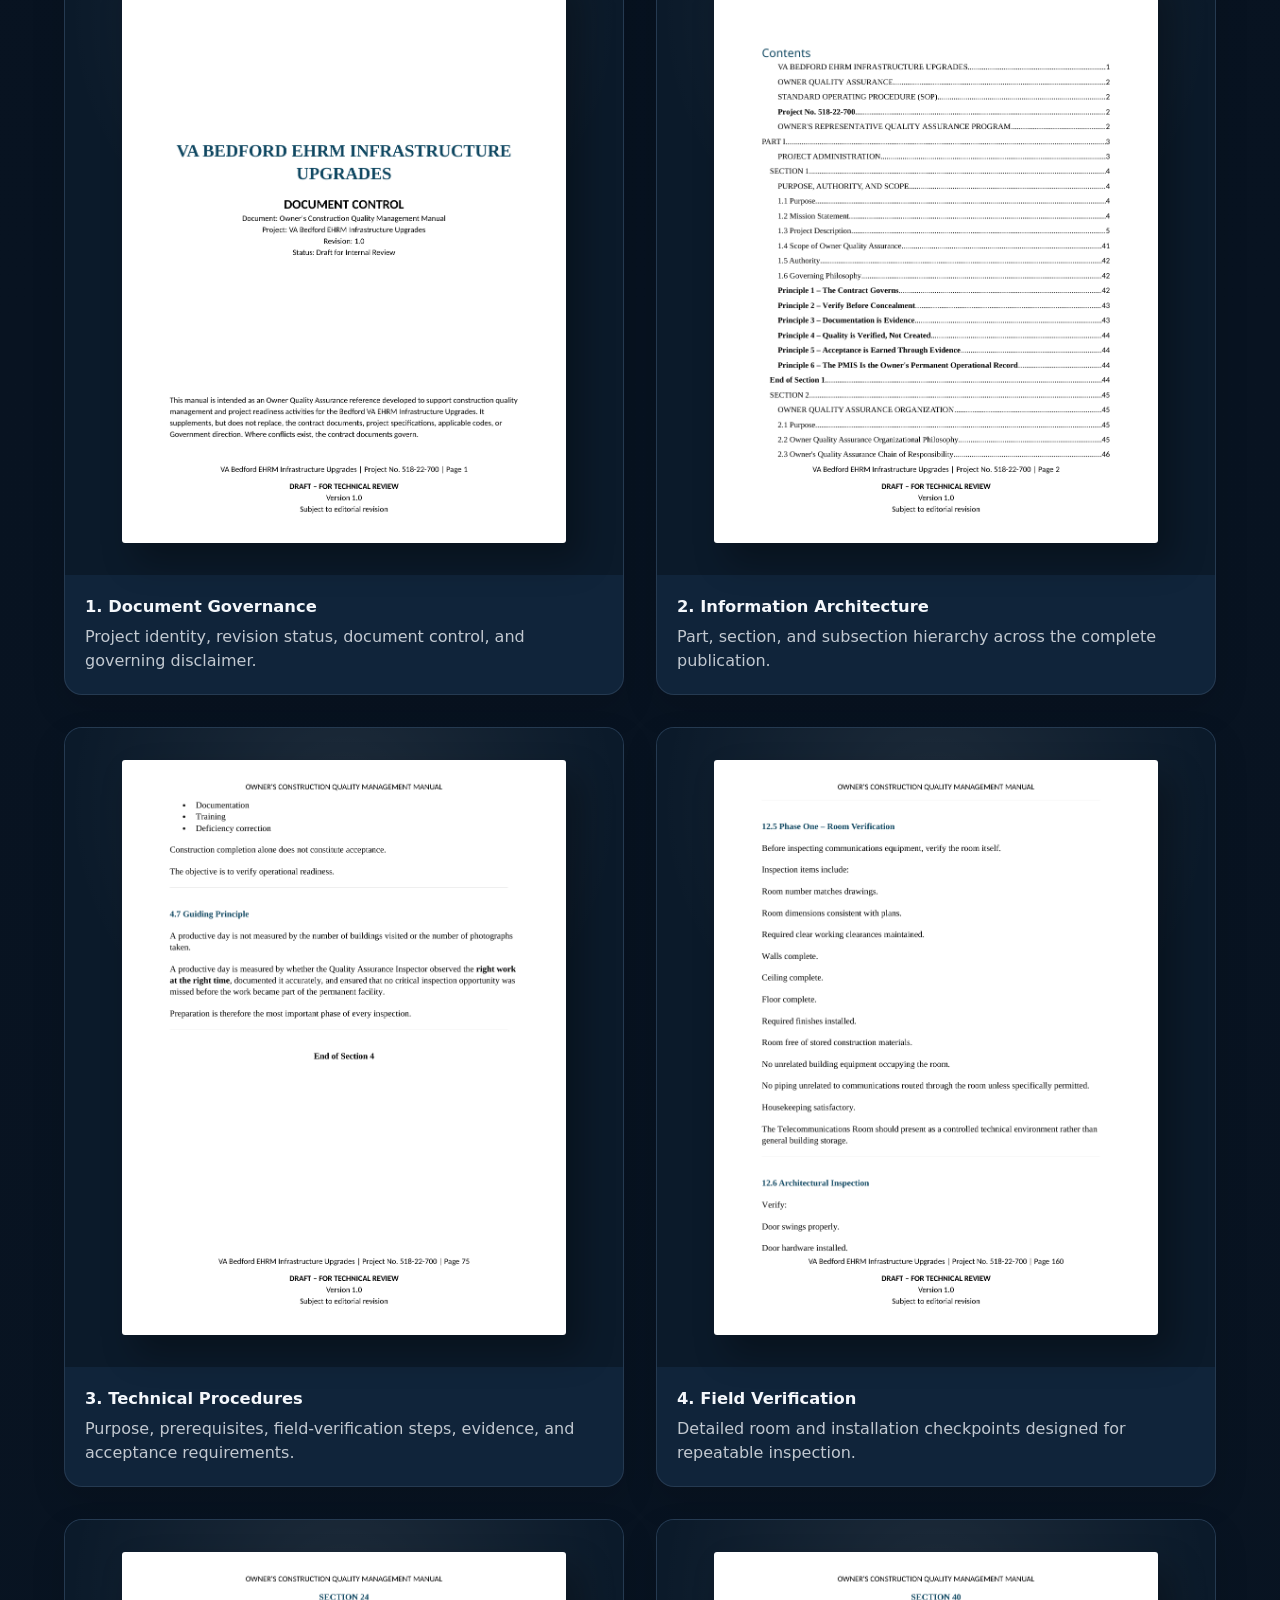
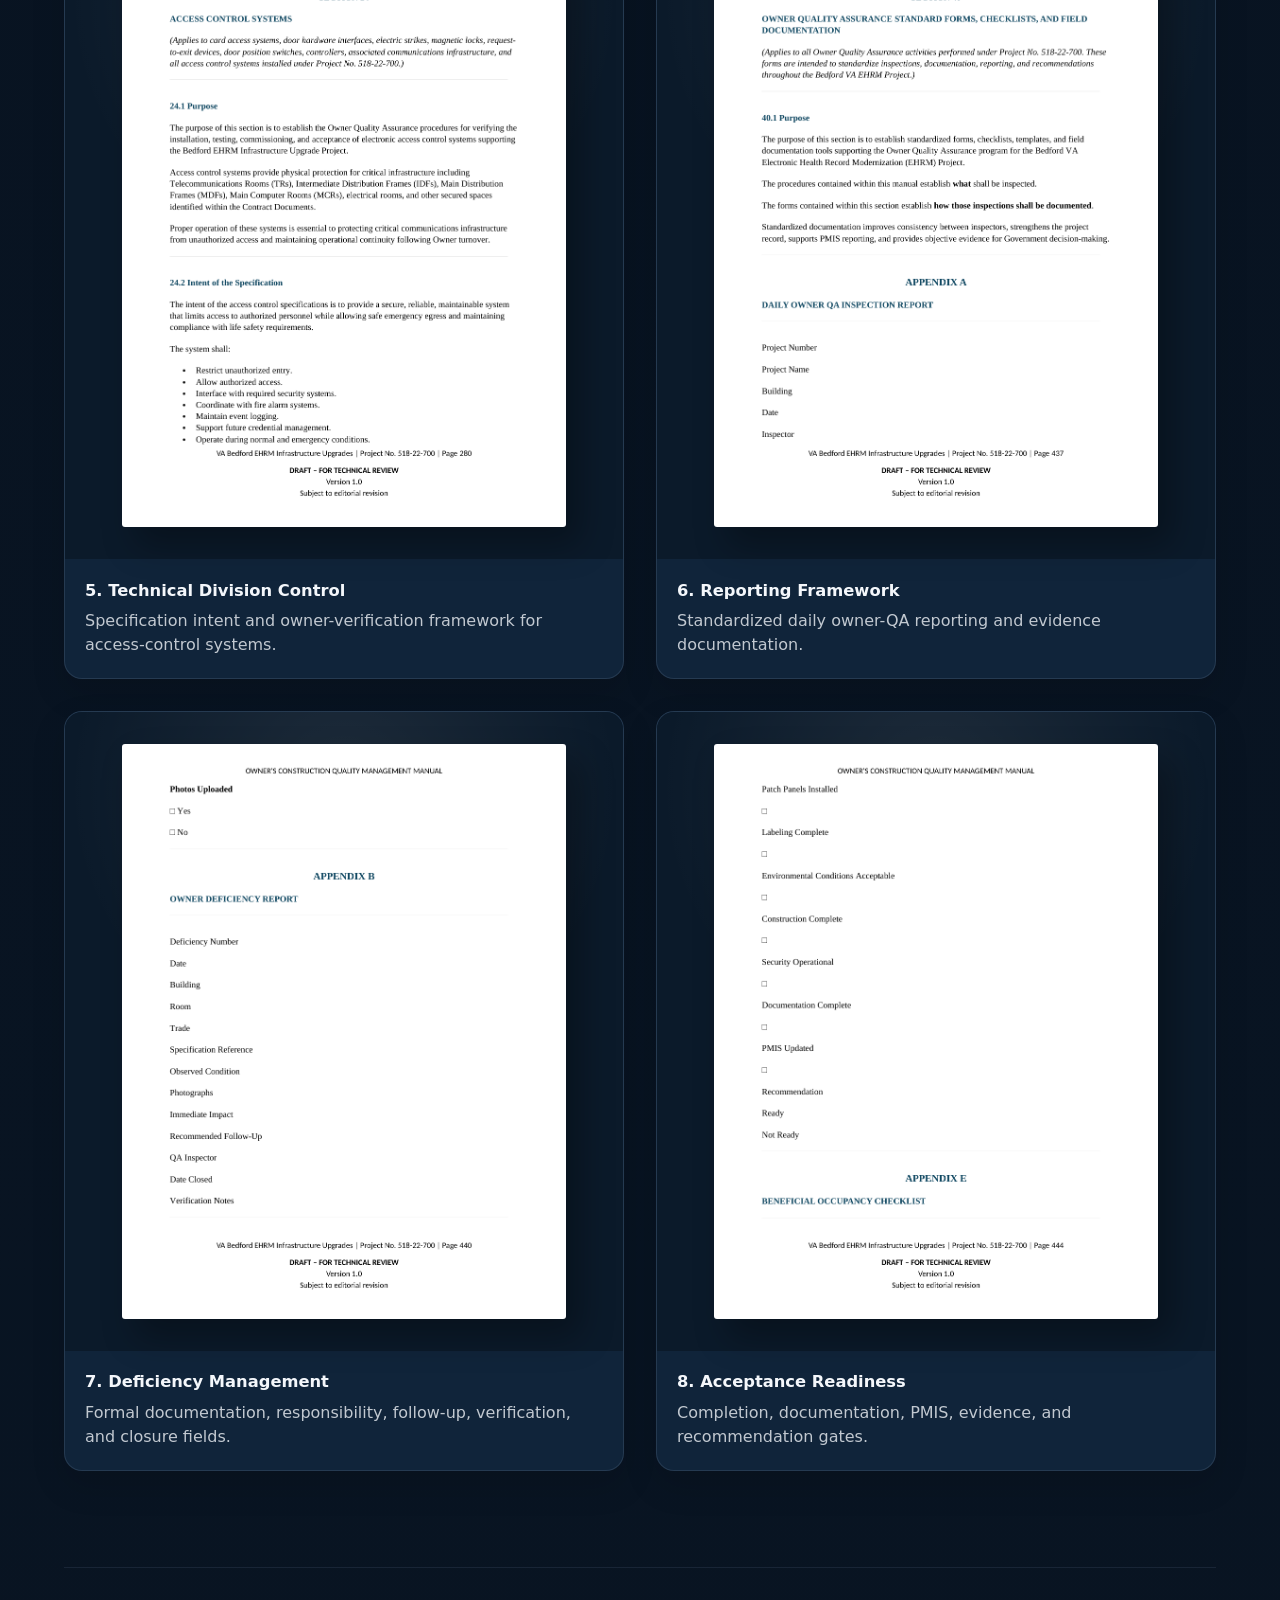
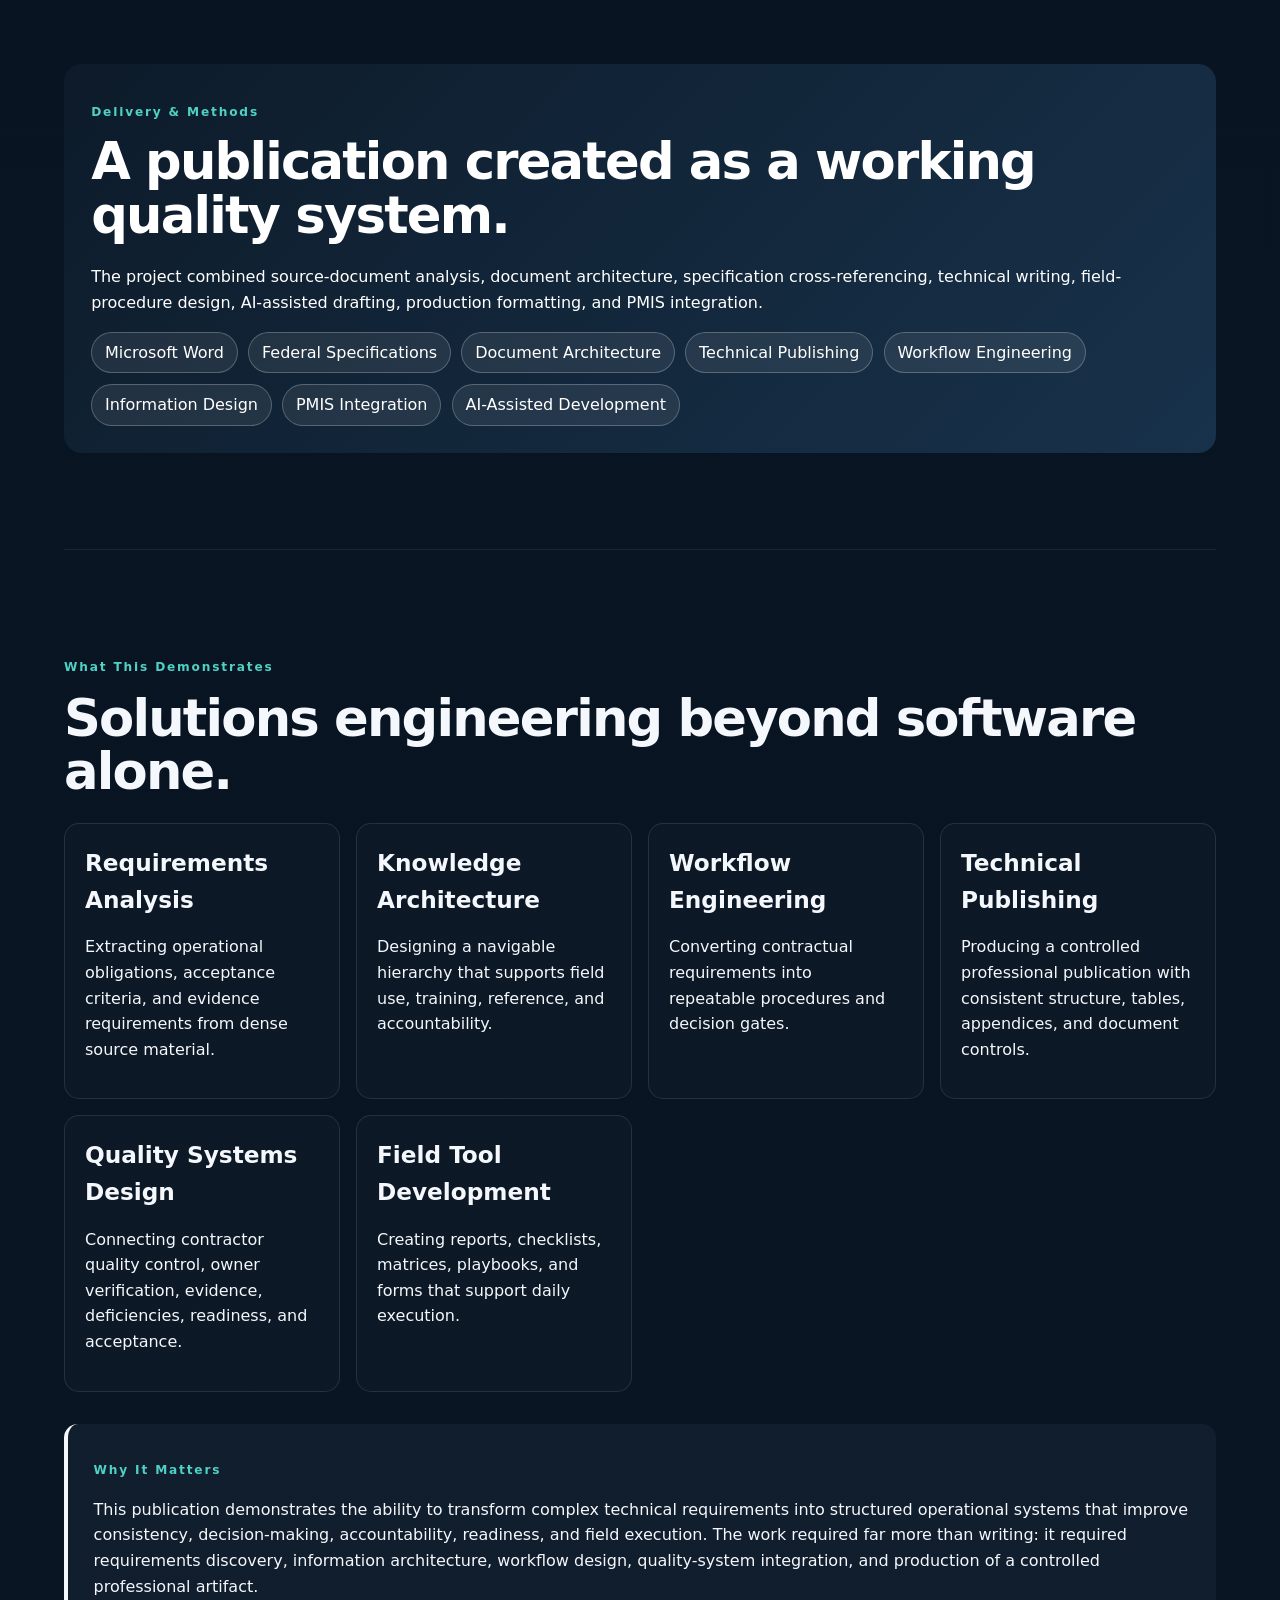
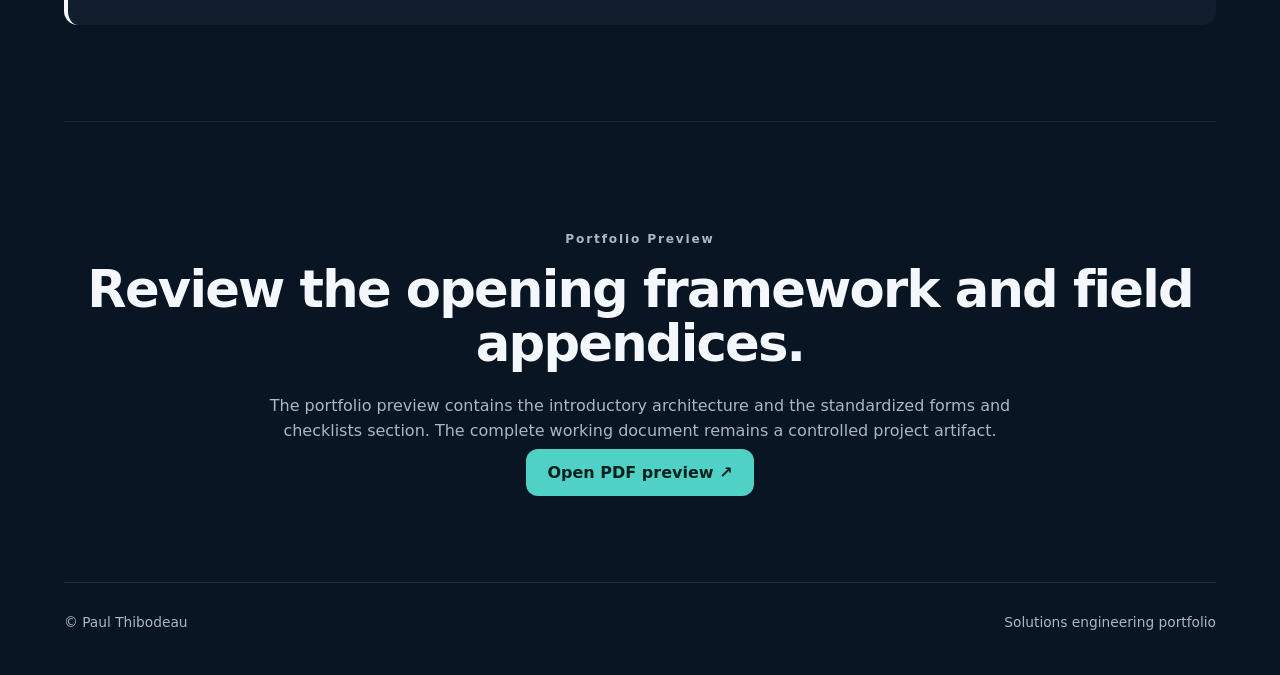
==== commit d4652f66: "Add files via upload" ====
--- a/qa-manual.html
+++ b/qa-manual.html
@@ -322,16 +322,9 @@
           </p>
 
           <div class="manual-actions">
-            <a
-              class="button primary"
-              href="../assets/manual/Owner_QA_Manual_Portfolio_Preview.pdf"
-              target="_blank"
-              rel="noopener"
-            >
-              Open portfolio preview ↗
-            </a>
-
-            <a class="button secondary" href="#gallery">See document gallery</a>
+            
+
+            
           </div>
 
           <div class="manual-meta" aria-label="Publication metrics">
--- a/assets/styles.css
+++ b/assets/styles.css
@@ -144,3 +144,17 @@
   .architecture-flow { grid-template-columns: 1fr; }
   .flow-arrow { transform: rotate(90deg); text-align: center; }
 }
+
+
+/* Executive expertise panel */
+.expertise-panel h2{font-size:clamp(2rem,3.1vw,3.15rem);margin-bottom:16px}
+.expertise-grid{margin-top:24px;display:grid;grid-template-columns:repeat(2,minmax(0,1fr));gap:12px}
+.expertise-card{display:flex;align-items:flex-start;gap:13px;min-height:112px;padding:17px;border:1px solid var(--line);border-radius:15px;background:linear-gradient(145deg,rgba(255,255,255,.045),rgba(255,255,255,.018));transition:transform .2s ease,border-color .2s ease,background .2s ease}
+.expertise-card:hover{transform:translateY(-2px);border-color:rgba(79,209,197,.38);background:rgba(79,209,197,.055)}
+.expertise-icon{flex:0 0 38px;width:38px;height:38px;display:grid;place-items:center;border:1px solid rgba(79,209,197,.3);border-radius:11px;background:rgba(79,209,197,.08);color:var(--accent2)}
+.expertise-icon svg{width:21px;height:21px;fill:none;stroke:currentColor;stroke-width:1.7;stroke-linecap:round;stroke-linejoin:round}
+.expertise-card strong,.expertise-card span{display:block}
+.expertise-card strong{font-size:1.08rem;line-height:1.2;margin-top:1px}
+.expertise-card div>span{color:var(--muted);font-size:.8rem;line-height:1.35;margin-top:5px}
+.expertise-footer{margin-top:18px;padding-top:17px;border-top:1px solid var(--line);color:#8fa5b9;font-size:.76rem;line-height:1.5;text-align:center;letter-spacing:.015em}
+@media(max-width:520px){.expertise-grid{grid-template-columns:1fr}.expertise-card{min-height:auto}}
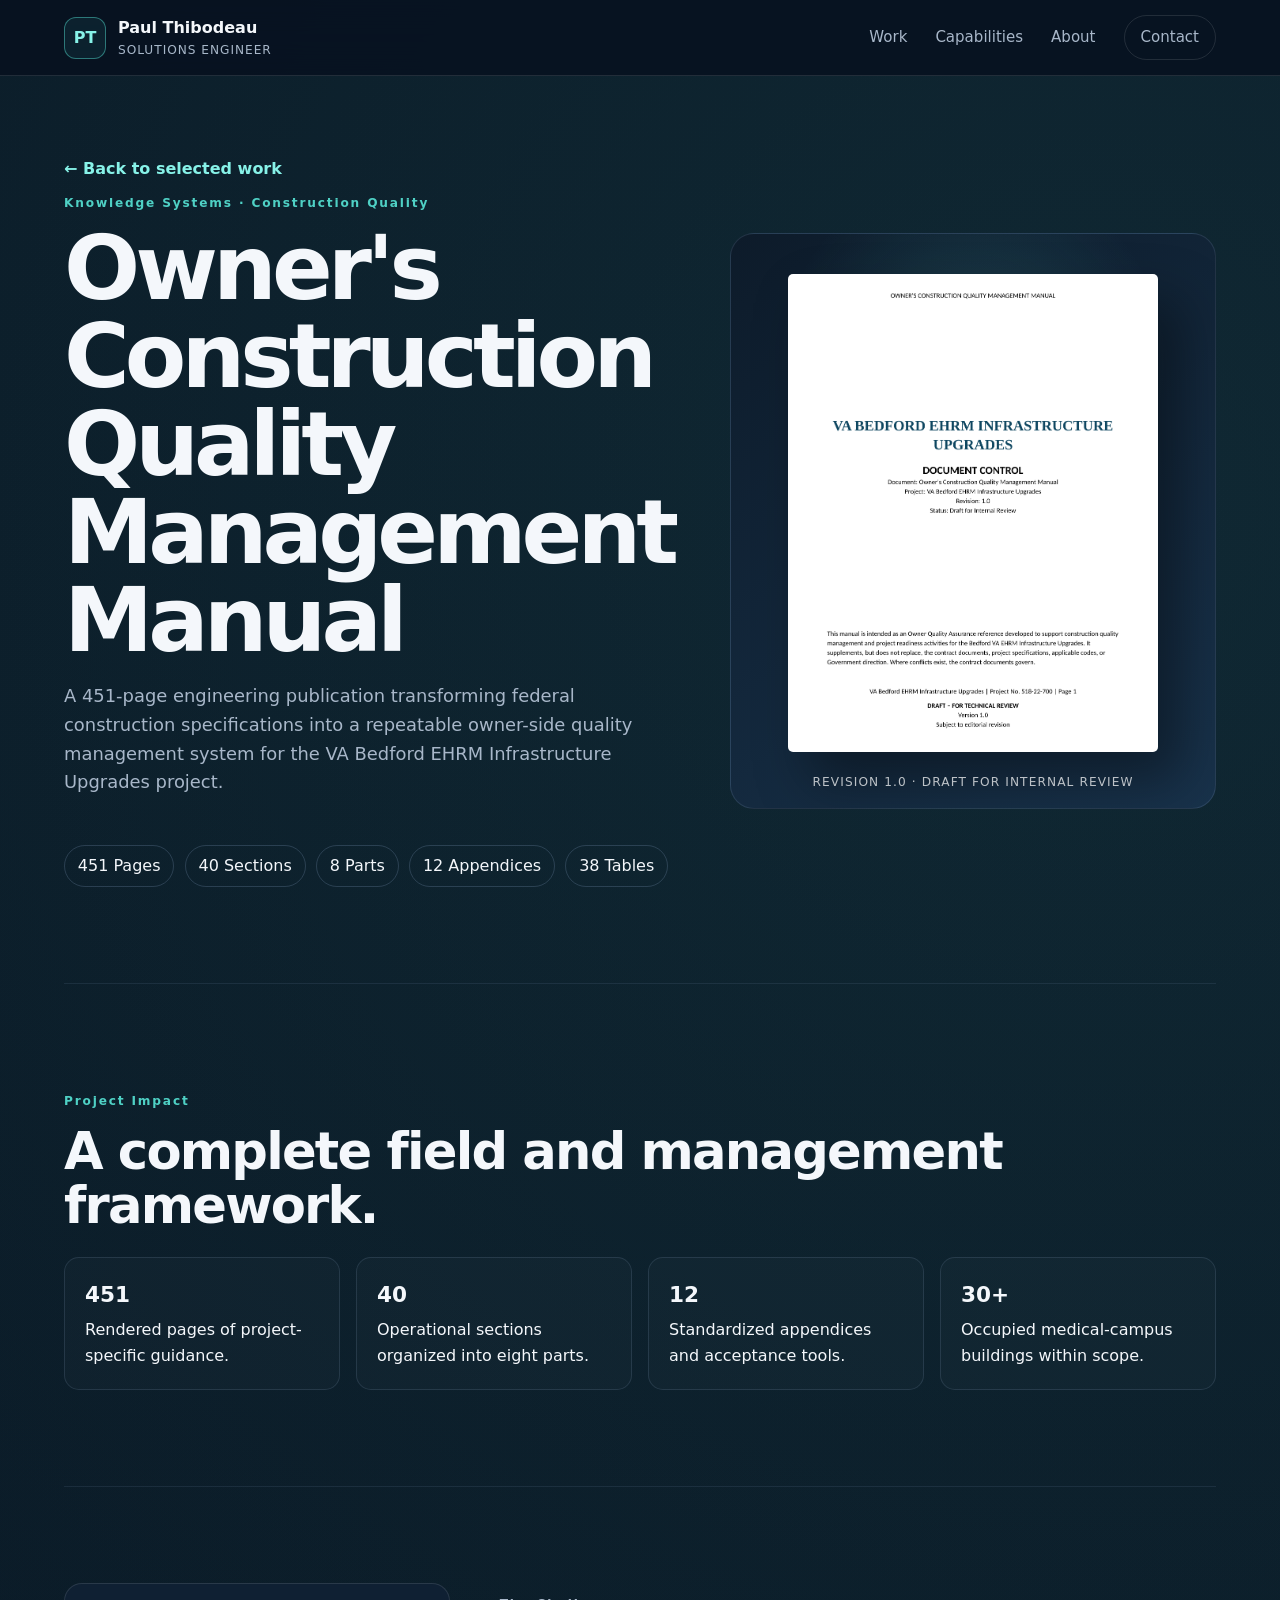
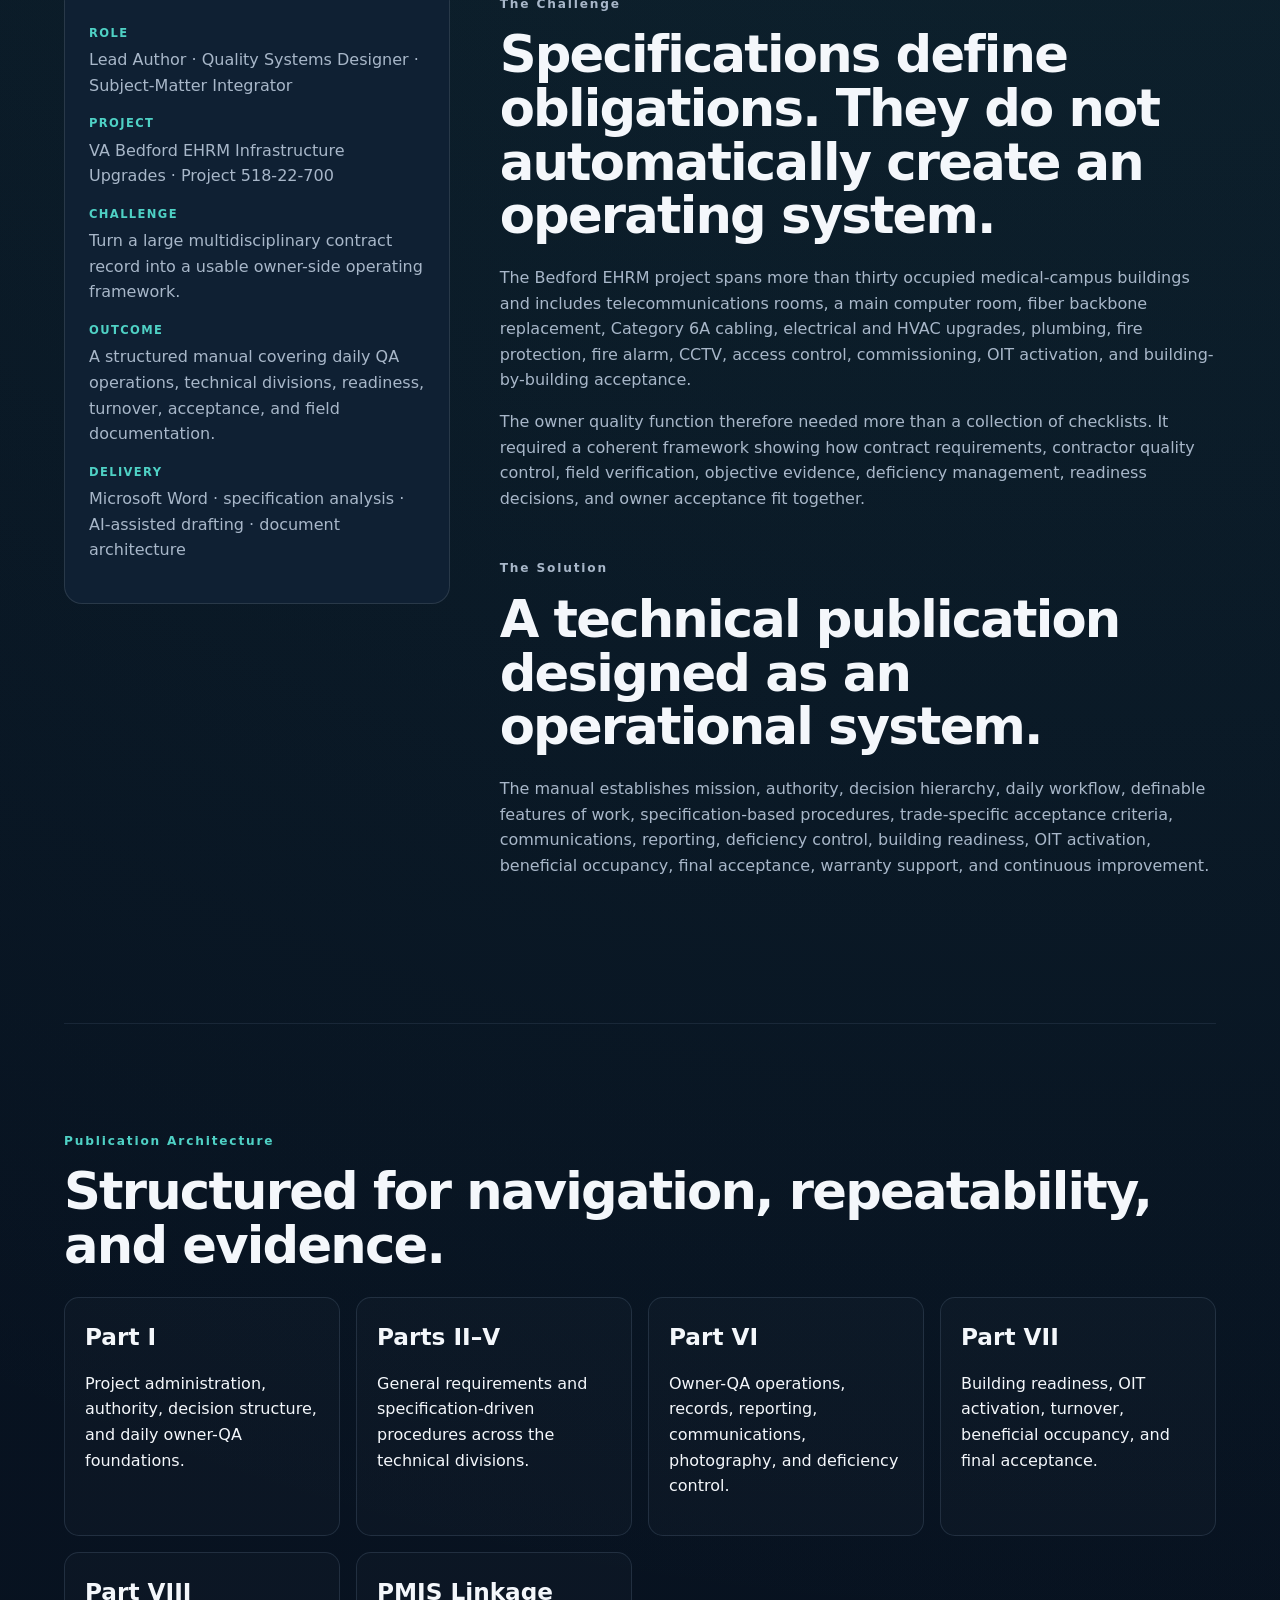
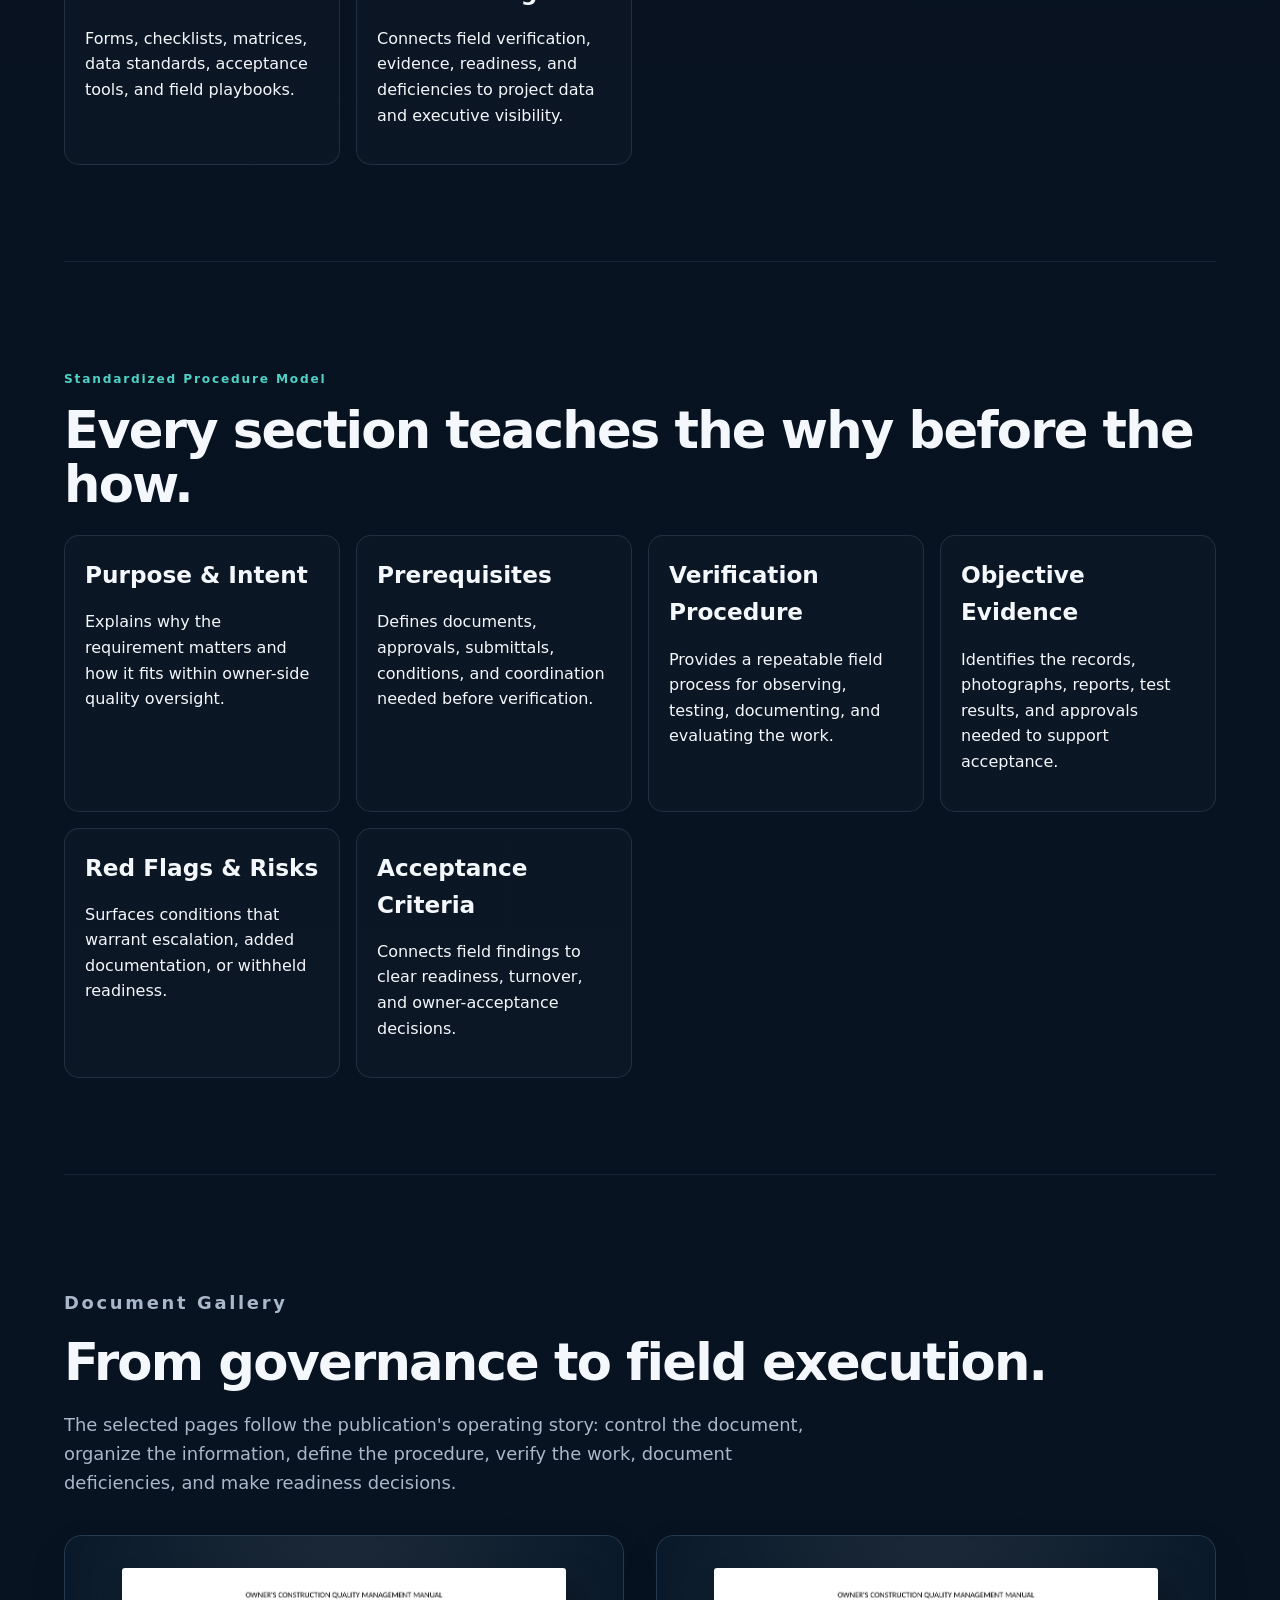
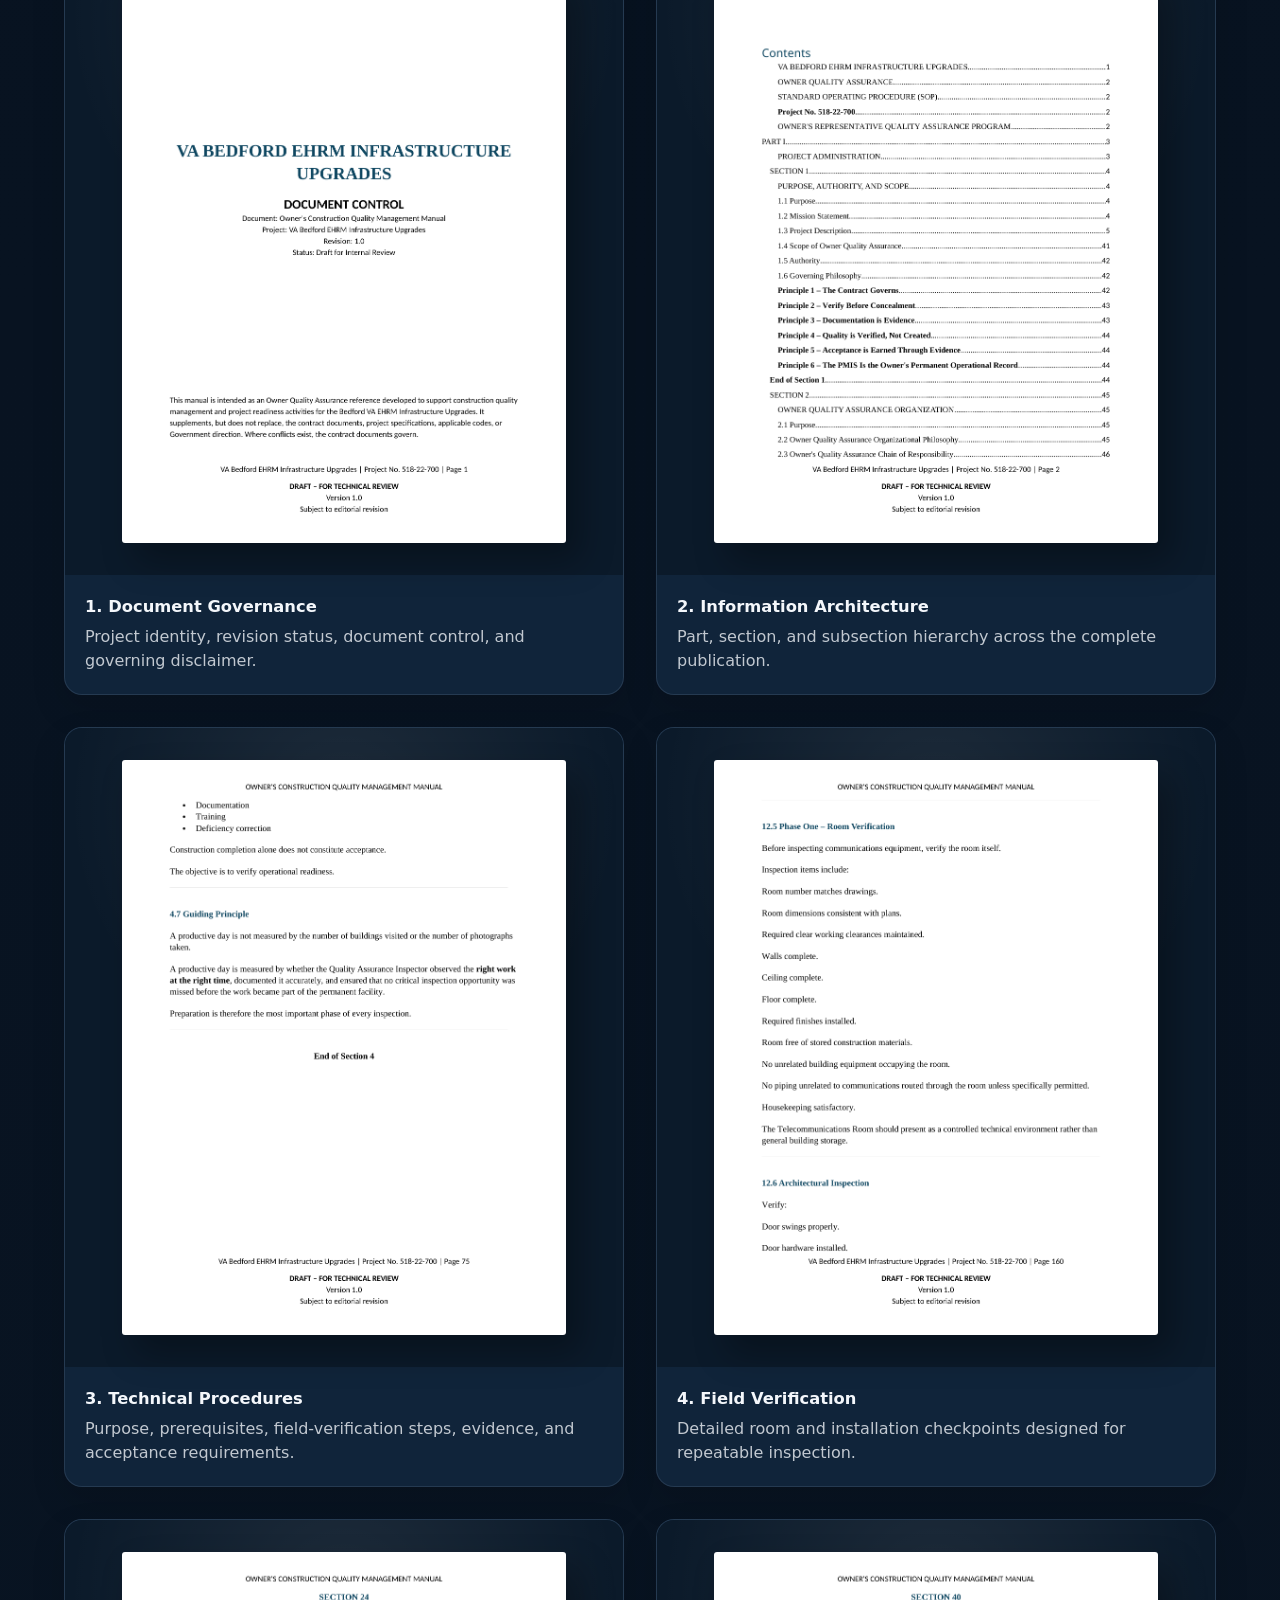
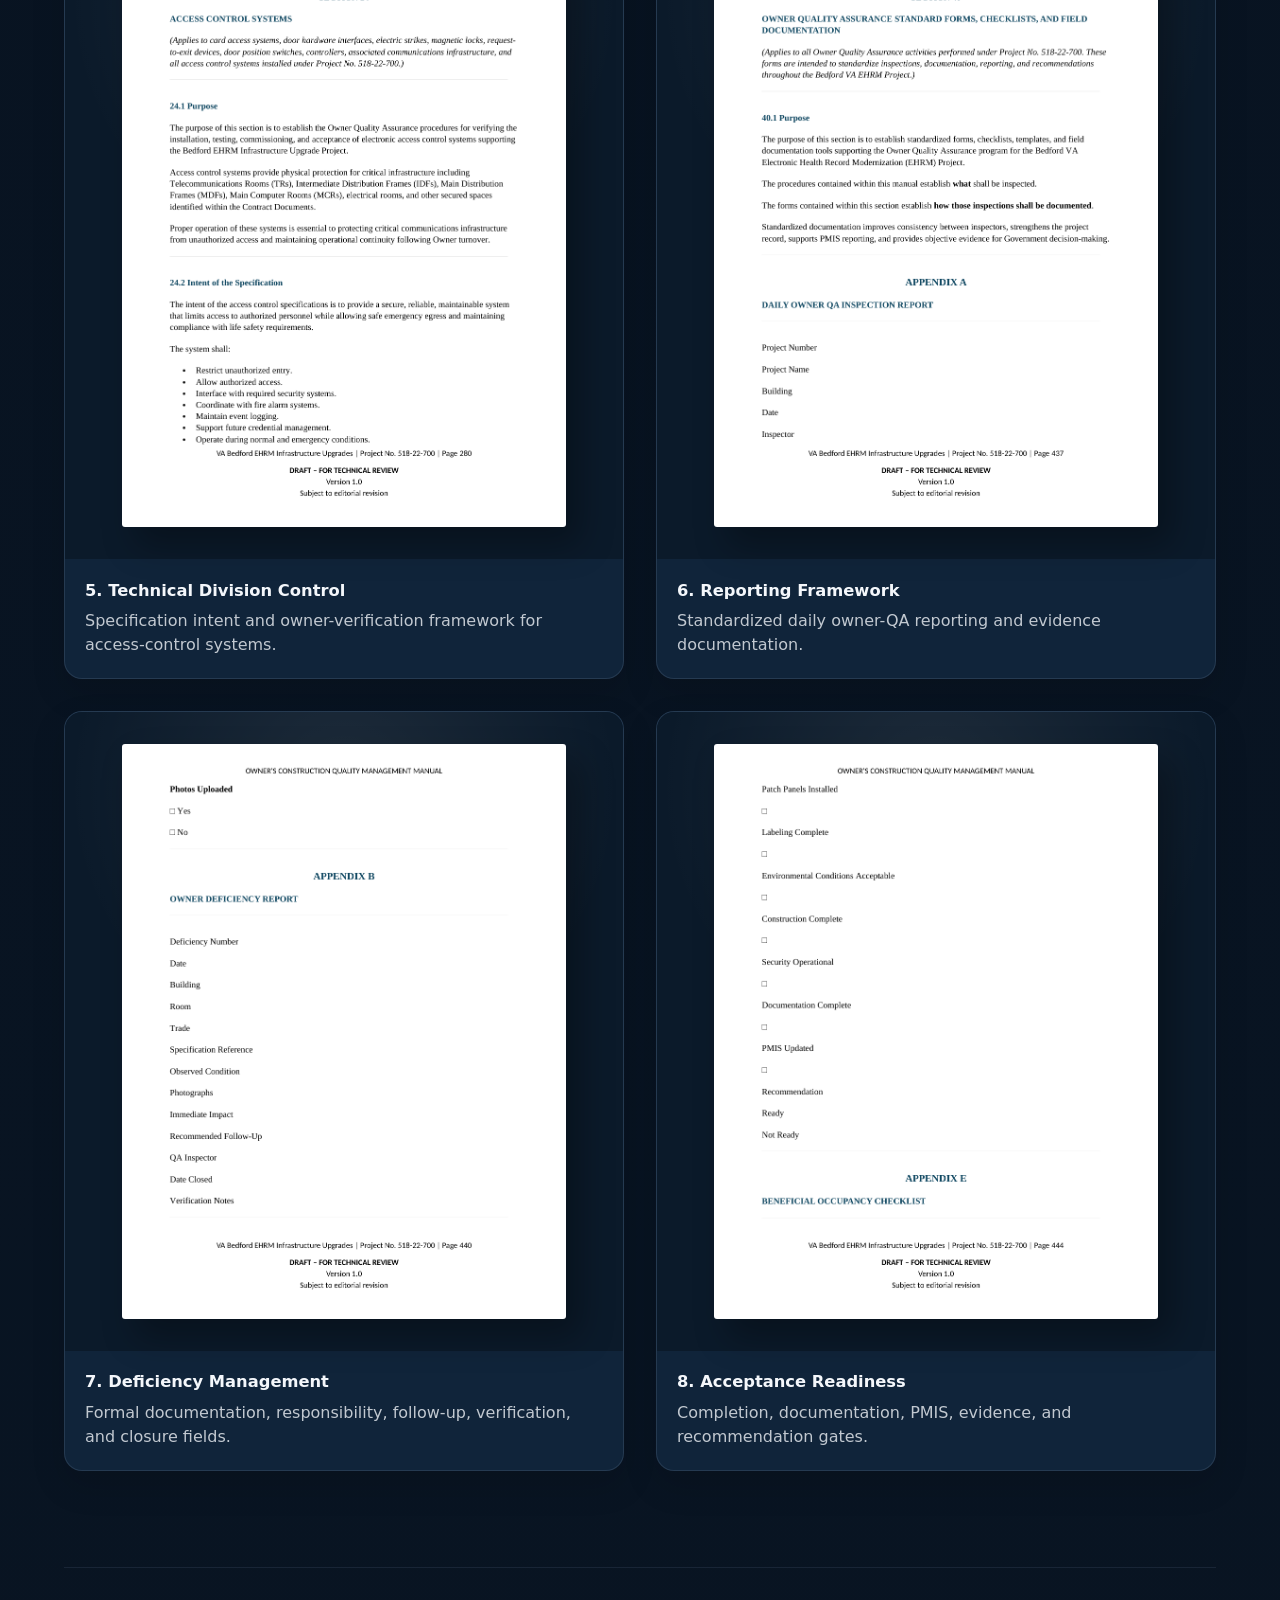
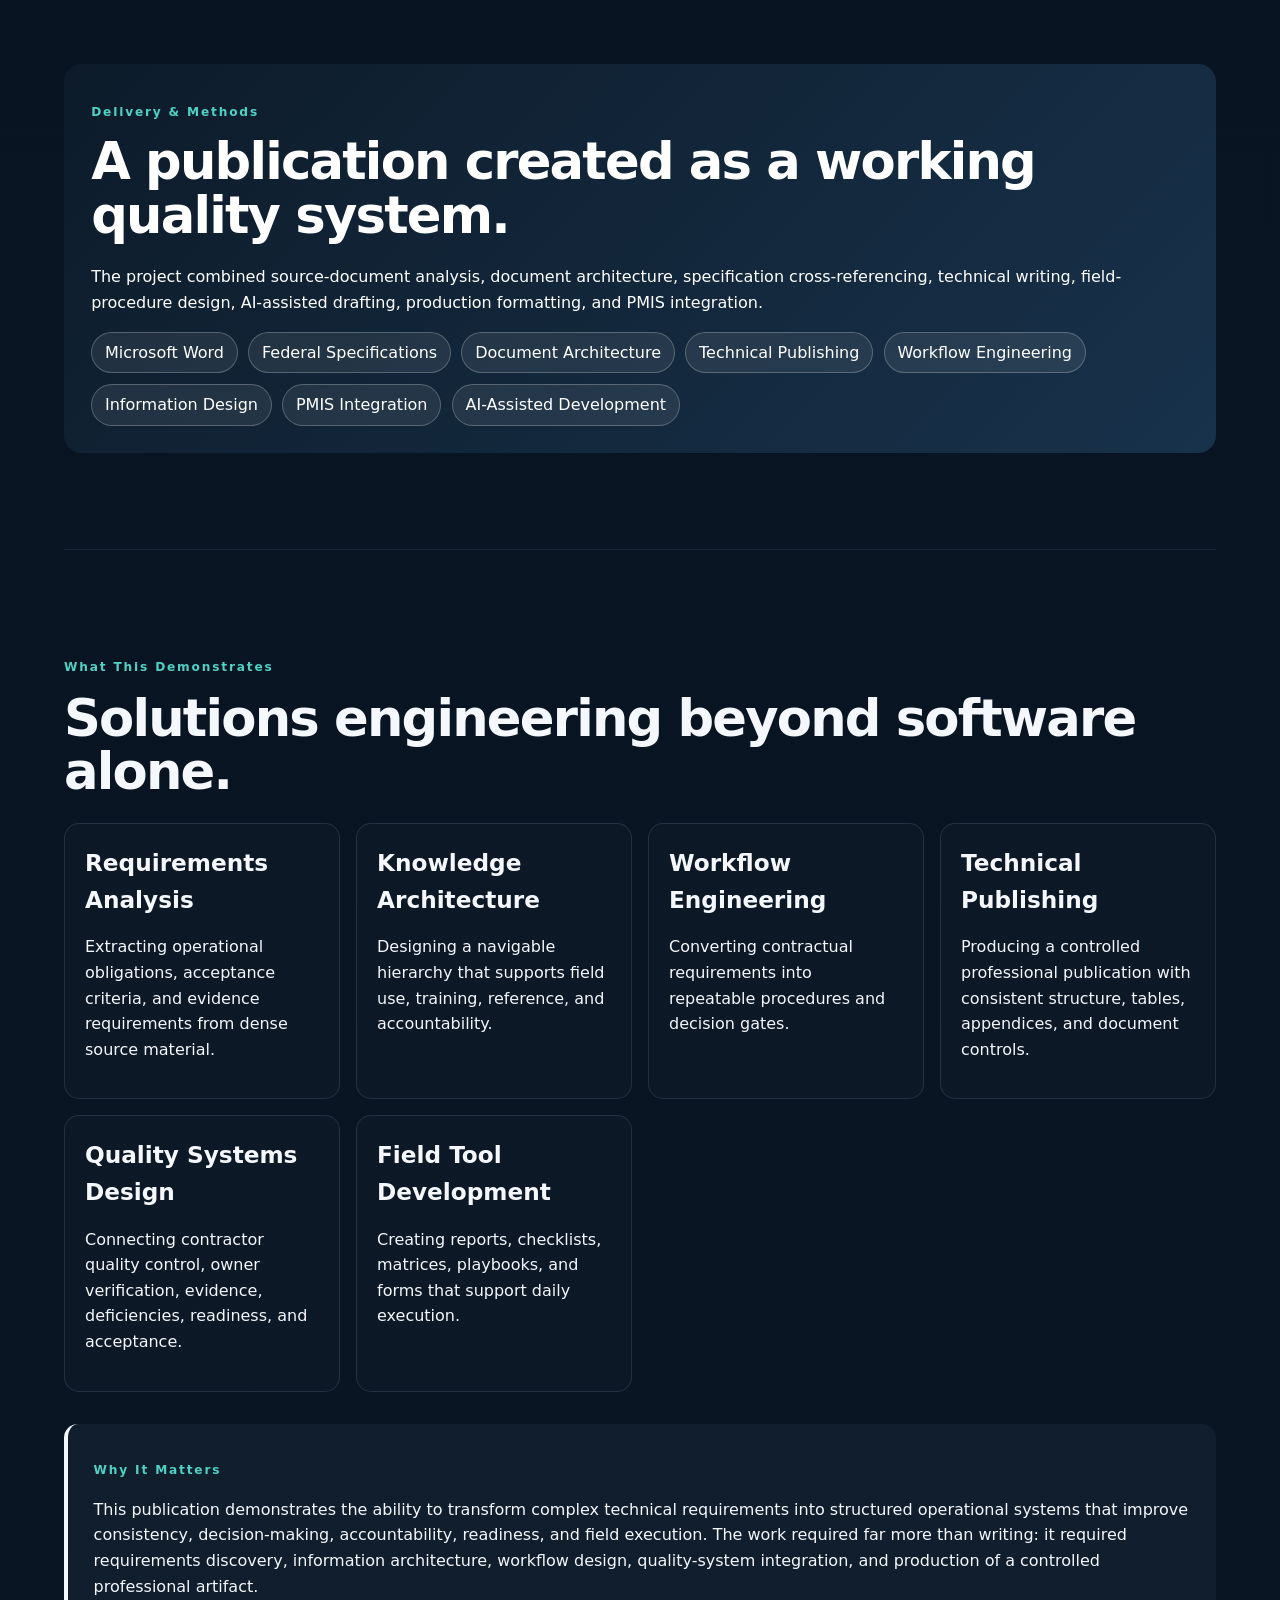
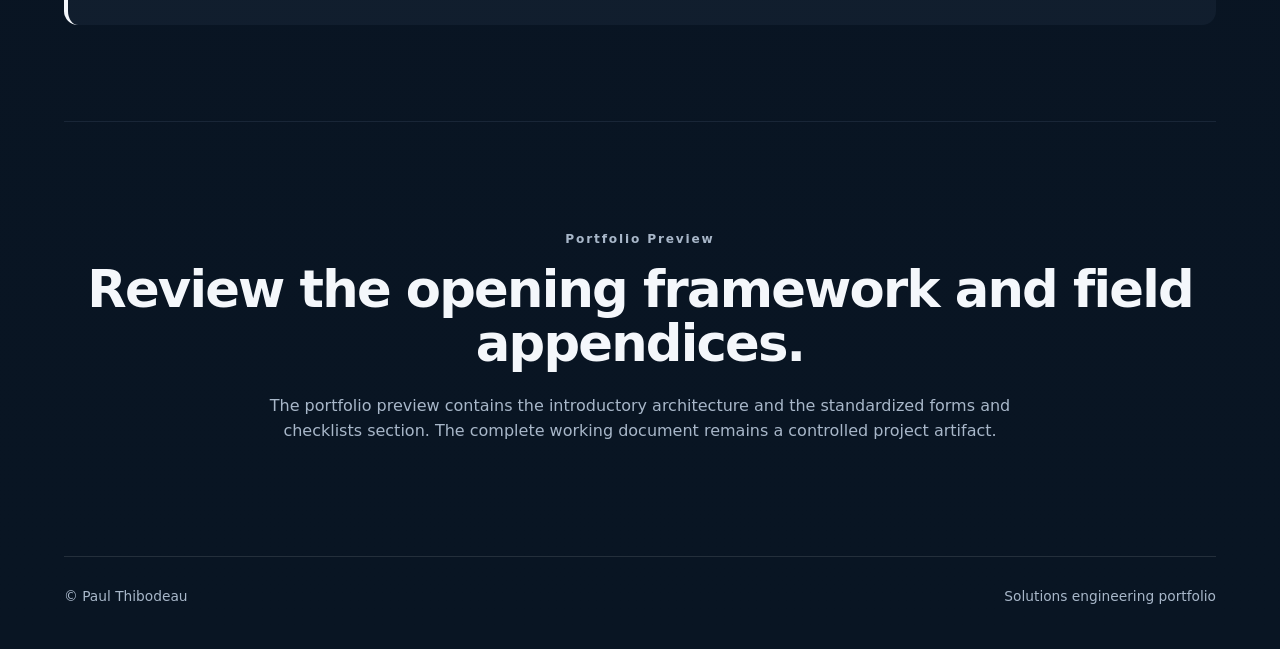
==== commit c40a8b9d: "Add files via upload" ====
--- a/qa-manual.html
+++ b/qa-manual.html
@@ -1,17 +1,13 @@
 <!DOCTYPE html>
+
 <html lang="en">
 <head>
-  <meta charset="UTF-8">
-  <meta name="viewport" content="width=device-width, initial-scale=1">
-  <meta
-    name="description"
-    content="Case study: Owner's Construction Quality Management Manual for the VA Bedford EHRM Infrastructure Upgrades project."
-  >
-  <title>Owner's Construction Quality Management Manual | Paul Thibodeau</title>
-
-  <link rel="stylesheet" href="../assets/styles.css">
-
-  <style>
+<meta charset="utf-8"/>
+<meta content="width=device-width, initial-scale=1" name="viewport"/>
+<meta content="Case study: Owner's Construction Quality Management Manual for the VA Bedford EHRM Infrastructure Upgrades project." name="description"/>
+<title>Owner's Construction Quality Management Manual | Paul Thibodeau</title>
+<link href="../assets/styles.css" rel="stylesheet"/>
+<style>
     .manual-hero-grid{
       display:grid;
       grid-template-columns:minmax(0,1.12fr) minmax(330px,.88fr);
@@ -289,288 +285,233 @@
     }
   </style>
 </head>
-
 <body>
-  <header class="site-header">
-    <a class="brand" href="../index.html">
-      <span class="brand-mark">PT</span>
-      <span><strong>Paul Thibodeau</strong><small>Solutions Engineer</small></span>
-    </a>
-
-    <button class="menu-toggle" aria-label="Toggle navigation">☰</button>
-
-    <nav class="site-nav" aria-label="Primary navigation">
-      <a href="../index.html#work">Work</a>
-      <a href="../index.html#capabilities">Capabilities</a>
-      <a href="../index.html#about">About</a>
-      <a class="nav-cta" href="../index.html#contact">Contact</a>
-    </nav>
-  </header>
-
-  <main>
-    <section class="section case-hero">
-      <div class="manual-hero-grid">
-        <div class="manual-hero-copy">
-          <a class="back-link" href="../index.html#work">← Back to selected work</a>
-          <p class="eyebrow">Knowledge Systems · Construction Quality</p>
-
-          <h1>Owner's Construction Quality Management Manual</h1>
-
-          <p class="hero-lead">
+<header class="site-header">
+<a class="brand" href="../index.html">
+<span class="brand-mark">PT</span>
+<span><strong>Paul Thibodeau</strong><small>Solutions Engineer</small></span>
+</a>
+<button aria-label="Toggle navigation" class="menu-toggle">☰</button>
+<nav aria-label="Primary navigation" class="site-nav">
+<a href="../index.html#work">Work</a>
+<a href="../index.html#capabilities">Capabilities</a>
+<a href="../index.html#about">About</a>
+<a class="nav-cta" href="../index.html#contact">Contact</a>
+</nav>
+</header>
+<main>
+<section class="section case-hero">
+<div class="manual-hero-grid">
+<div class="manual-hero-copy">
+<a class="back-link" href="../index.html#work">← Back to selected work</a>
+<p class="eyebrow">Knowledge Systems · Construction Quality</p>
+<h1>Owner's Construction Quality Management Manual</h1>
+<p class="hero-lead">
             A 451-page engineering publication transforming federal construction specifications into a repeatable
             owner-side quality management system for the VA Bedford EHRM Infrastructure Upgrades project.
           </p>
-
-          <div class="manual-actions">
-            
-
-            
-          </div>
-
-          <div class="manual-meta" aria-label="Publication metrics">
-            <span>451 Pages</span>
-            <span>40 Sections</span>
-            <span>8 Parts</span>
-            <span>12 Appendices</span>
-            <span>38 Tables</span>
-          </div>
-        </div>
-
-        <div class="manual-cover-stage">
-          <img
-            src="[data-uri]"
-            alt="Cover of the Owner's Construction Quality Management Manual"
-          >
-          <span>Revision 1.0 · Draft for Internal Review</span>
-        </div>
-      </div>
-    </section>
-
-    <section class="section manual-section">
-      <p class="eyebrow">Project Impact</p>
-      <h2>A complete field and management framework.</h2>
-
-      <div class="manual-impact-grid">
-        <article class="manual-impact-card"><strong>451</strong><span>Rendered pages of project-specific guidance.</span></article>
-        <article class="manual-impact-card"><strong>40</strong><span>Operational sections organized into eight parts.</span></article>
-        <article class="manual-impact-card"><strong>12</strong><span>Standardized appendices and acceptance tools.</span></article>
-        <article class="manual-impact-card"><strong>30+</strong><span>Occupied medical-campus buildings within scope.</span></article>
-      </div>
-    </section>
-
-    <section class="section case-grid manual-section">
-      <aside class="case-sidebar">
-        <dl>
-          <dt>ROLE</dt><dd>Lead Author · Quality Systems Designer · Subject-Matter Integrator</dd>
-          <dt>PROJECT</dt><dd>VA Bedford EHRM Infrastructure Upgrades · Project 518-22-700</dd>
-          <dt>CHALLENGE</dt><dd>Turn a large multidisciplinary contract record into a usable owner-side operating framework.</dd>
-          <dt>OUTCOME</dt><dd>A structured manual covering daily QA operations, technical divisions, readiness, turnover, acceptance, and field documentation.</dd>
-          <dt>DELIVERY</dt><dd>Microsoft Word · specification analysis · AI-assisted drafting · document architecture</dd>
-        </dl>
-      </aside>
-
-      <div class="case-content">
-        <section>
-          <p class="eyebrow">The Challenge</p>
-          <h2>Specifications define obligations. They do not automatically create an operating system.</h2>
-
-          <p>
+<div class="manual-actions">
+</div>
+<div aria-label="Publication metrics" class="manual-meta">
+<span>451 Pages</span>
+<span>40 Sections</span>
+<span>8 Parts</span>
+<span>12 Appendices</span>
+<span>38 Tables</span>
+</div>
+</div>
+<div class="manual-cover-stage">
+<img alt="Cover of the Owner's Construction Quality Management Manual" src="[data-uri]"/>
+<span>Revision 1.0 · Draft for Internal Review</span>
+</div>
+</div>
+</section>
+<section class="section manual-section">
+<p class="eyebrow">Project Impact</p>
+<h2>A complete field and management framework.</h2>
+<div class="manual-impact-grid">
+<article class="manual-impact-card"><strong>451</strong><span>Rendered pages of project-specific guidance.</span></article>
+<article class="manual-impact-card"><strong>40</strong><span>Operational sections organized into eight parts.</span></article>
+<article class="manual-impact-card"><strong>12</strong><span>Standardized appendices and acceptance tools.</span></article>
+<article class="manual-impact-card"><strong>30+</strong><span>Occupied medical-campus buildings within scope.</span></article>
+</div>
+</section>
+<section class="section case-grid manual-section">
+<aside class="case-sidebar">
+<dl>
+<dt>ROLE</dt><dd>Lead Author · Quality Systems Designer · Subject-Matter Integrator</dd>
+<dt>PROJECT</dt><dd>VA Bedford EHRM Infrastructure Upgrades · Project 518-22-700</dd>
+<dt>CHALLENGE</dt><dd>Turn a large multidisciplinary contract record into a usable owner-side operating framework.</dd>
+<dt>OUTCOME</dt><dd>A structured manual covering daily QA operations, technical divisions, readiness, turnover, acceptance, and field documentation.</dd>
+<dt>DELIVERY</dt><dd>Microsoft Word · specification analysis · AI-assisted drafting · document architecture</dd>
+</dl>
+</aside>
+<div class="case-content">
+<section>
+<p class="eyebrow">The Challenge</p>
+<h2>Specifications define obligations. They do not automatically create an operating system.</h2>
+<p>
             The Bedford EHRM project spans more than thirty occupied medical-campus buildings and includes
             telecommunications rooms, a main computer room, fiber backbone replacement, Category 6A cabling,
             electrical and HVAC upgrades, plumbing, fire protection, fire alarm, CCTV, access control,
             commissioning, OIT activation, and building-by-building acceptance.
           </p>
-
-          <p>
+<p>
             The owner quality function therefore needed more than a collection of checklists. It required a coherent
             framework showing how contract requirements, contractor quality control, field verification, objective
             evidence, deficiency management, readiness decisions, and owner acceptance fit together.
           </p>
-        </section>
-
-        <section>
-          <p class="eyebrow">The Solution</p>
-          <h2>A technical publication designed as an operational system.</h2>
-
-          <p>
+</section>
+<section>
+<p class="eyebrow">The Solution</p>
+<h2>A technical publication designed as an operational system.</h2>
+<p>
             The manual establishes mission, authority, decision hierarchy, daily workflow, definable features of work,
             specification-based procedures, trade-specific acceptance criteria, communications, reporting, deficiency
             control, building readiness, OIT activation, beneficial occupancy, final acceptance, warranty support,
             and continuous improvement.
           </p>
-        </section>
-      </div>
-    </section>
-
-    <section class="section manual-section">
-      <p class="eyebrow">Publication Architecture</p>
-      <h2>Structured for navigation, repeatability, and evidence.</h2>
-
-      <div class="manual-feature-grid">
-        <article class="manual-feature-card"><h3>Part I</h3><p>Project administration, authority, decision structure, and daily owner-QA foundations.</p></article>
-        <article class="manual-feature-card"><h3>Parts II–V</h3><p>General requirements and specification-driven procedures across the technical divisions.</p></article>
-        <article class="manual-feature-card"><h3>Part VI</h3><p>Owner-QA operations, records, reporting, communications, photography, and deficiency control.</p></article>
-        <article class="manual-feature-card"><h3>Part VII</h3><p>Building readiness, OIT activation, turnover, beneficial occupancy, and final acceptance.</p></article>
-        <article class="manual-feature-card"><h3>Part VIII</h3><p>Forms, checklists, matrices, data standards, acceptance tools, and field playbooks.</p></article>
-        <article class="manual-feature-card"><h3>PMIS Linkage</h3><p>Connects field verification, evidence, readiness, and deficiencies to project data and executive visibility.</p></article>
-      </div>
-    </section>
-
-    <section class="section manual-section">
-      <p class="eyebrow">Standardized Procedure Model</p>
-      <h2>Every section teaches the why before the how.</h2>
-
-      <div class="manual-feature-grid">
-        <article class="manual-feature-card"><h3>Purpose &amp; Intent</h3><p>Explains why the requirement matters and how it fits within owner-side quality oversight.</p></article>
-        <article class="manual-feature-card"><h3>Prerequisites</h3><p>Defines documents, approvals, submittals, conditions, and coordination needed before verification.</p></article>
-        <article class="manual-feature-card"><h3>Verification Procedure</h3><p>Provides a repeatable field process for observing, testing, documenting, and evaluating the work.</p></article>
-        <article class="manual-feature-card"><h3>Objective Evidence</h3><p>Identifies the records, photographs, reports, test results, and approvals needed to support acceptance.</p></article>
-        <article class="manual-feature-card"><h3>Red Flags &amp; Risks</h3><p>Surfaces conditions that warrant escalation, added documentation, or withheld readiness.</p></article>
-        <article class="manual-feature-card"><h3>Acceptance Criteria</h3><p>Connects field findings to clear readiness, turnover, and owner-acceptance decisions.</p></article>
-      </div>
-    </section>
-
-    <section id="gallery" class="section manual-section">
-      <div class="section-heading">
-        <p class="eyebrow">Document Gallery</p>
-        <h2>From governance to field execution.</h2>
-        <p>
+</section>
+</div>
+</section>
+<section class="section manual-section">
+<p class="eyebrow">Publication Architecture</p>
+<h2>Structured for navigation, repeatability, and evidence.</h2>
+<div class="manual-feature-grid">
+<article class="manual-feature-card"><h3>Part I</h3><p>Project administration, authority, decision structure, and daily owner-QA foundations.</p></article>
+<article class="manual-feature-card"><h3>Parts II–V</h3><p>General requirements and specification-driven procedures across the technical divisions.</p></article>
+<article class="manual-feature-card"><h3>Part VI</h3><p>Owner-QA operations, records, reporting, communications, photography, and deficiency control.</p></article>
+<article class="manual-feature-card"><h3>Part VII</h3><p>Building readiness, OIT activation, turnover, beneficial occupancy, and final acceptance.</p></article>
+<article class="manual-feature-card"><h3>Part VIII</h3><p>Forms, checklists, matrices, data standards, acceptance tools, and field playbooks.</p></article>
+<article class="manual-feature-card"><h3>PMIS Linkage</h3><p>Connects field verification, evidence, readiness, and deficiencies to project data and executive visibility.</p></article>
+</div>
+</section>
+<section class="section manual-section">
+<p class="eyebrow">Standardized Procedure Model</p>
+<h2>Every section teaches the why before the how.</h2>
+<div class="manual-feature-grid">
+<article class="manual-feature-card"><h3>Purpose &amp; Intent</h3><p>Explains why the requirement matters and how it fits within owner-side quality oversight.</p></article>
+<article class="manual-feature-card"><h3>Prerequisites</h3><p>Defines documents, approvals, submittals, conditions, and coordination needed before verification.</p></article>
+<article class="manual-feature-card"><h3>Verification Procedure</h3><p>Provides a repeatable field process for observing, testing, documenting, and evaluating the work.</p></article>
+<article class="manual-feature-card"><h3>Objective Evidence</h3><p>Identifies the records, photographs, reports, test results, and approvals needed to support acceptance.</p></article>
+<article class="manual-feature-card"><h3>Red Flags &amp; Risks</h3><p>Surfaces conditions that warrant escalation, added documentation, or withheld readiness.</p></article>
+<article class="manual-feature-card"><h3>Acceptance Criteria</h3><p>Connects field findings to clear readiness, turnover, and owner-acceptance decisions.</p></article>
+</div>
+</section>
+<section class="section manual-section" id="gallery">
+<div class="section-heading">
+<p class="eyebrow">Document Gallery</p>
+<h2>From governance to field execution.</h2>
+<p>
           The selected pages follow the publication's operating story: control the document, organize the information,
           define the procedure, verify the work, document deficiencies, and make readiness decisions.
         </p>
-      </div>
-
-      <div class="manual-gallery">
-        <figure>
-          <a href="#" onclick="return false;" aria-label="Document page preview">
-            <img src="[data-uri]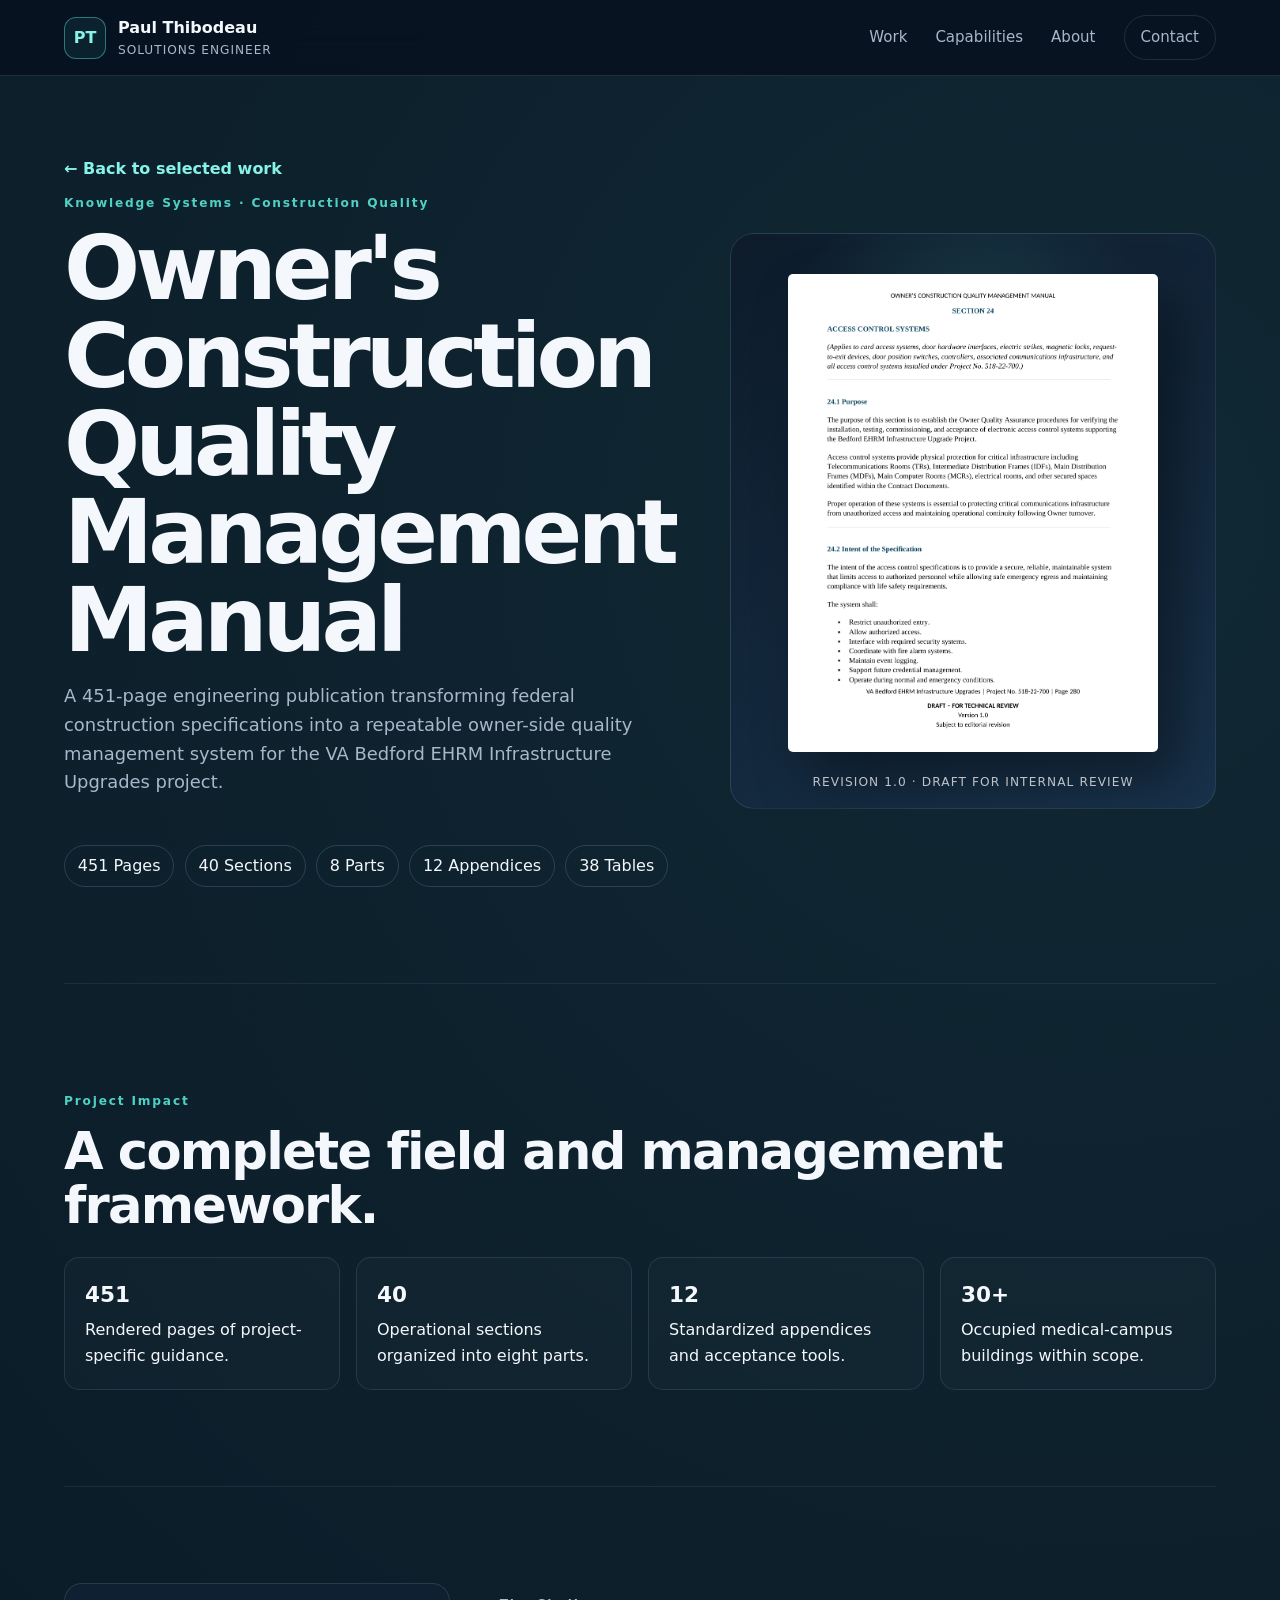
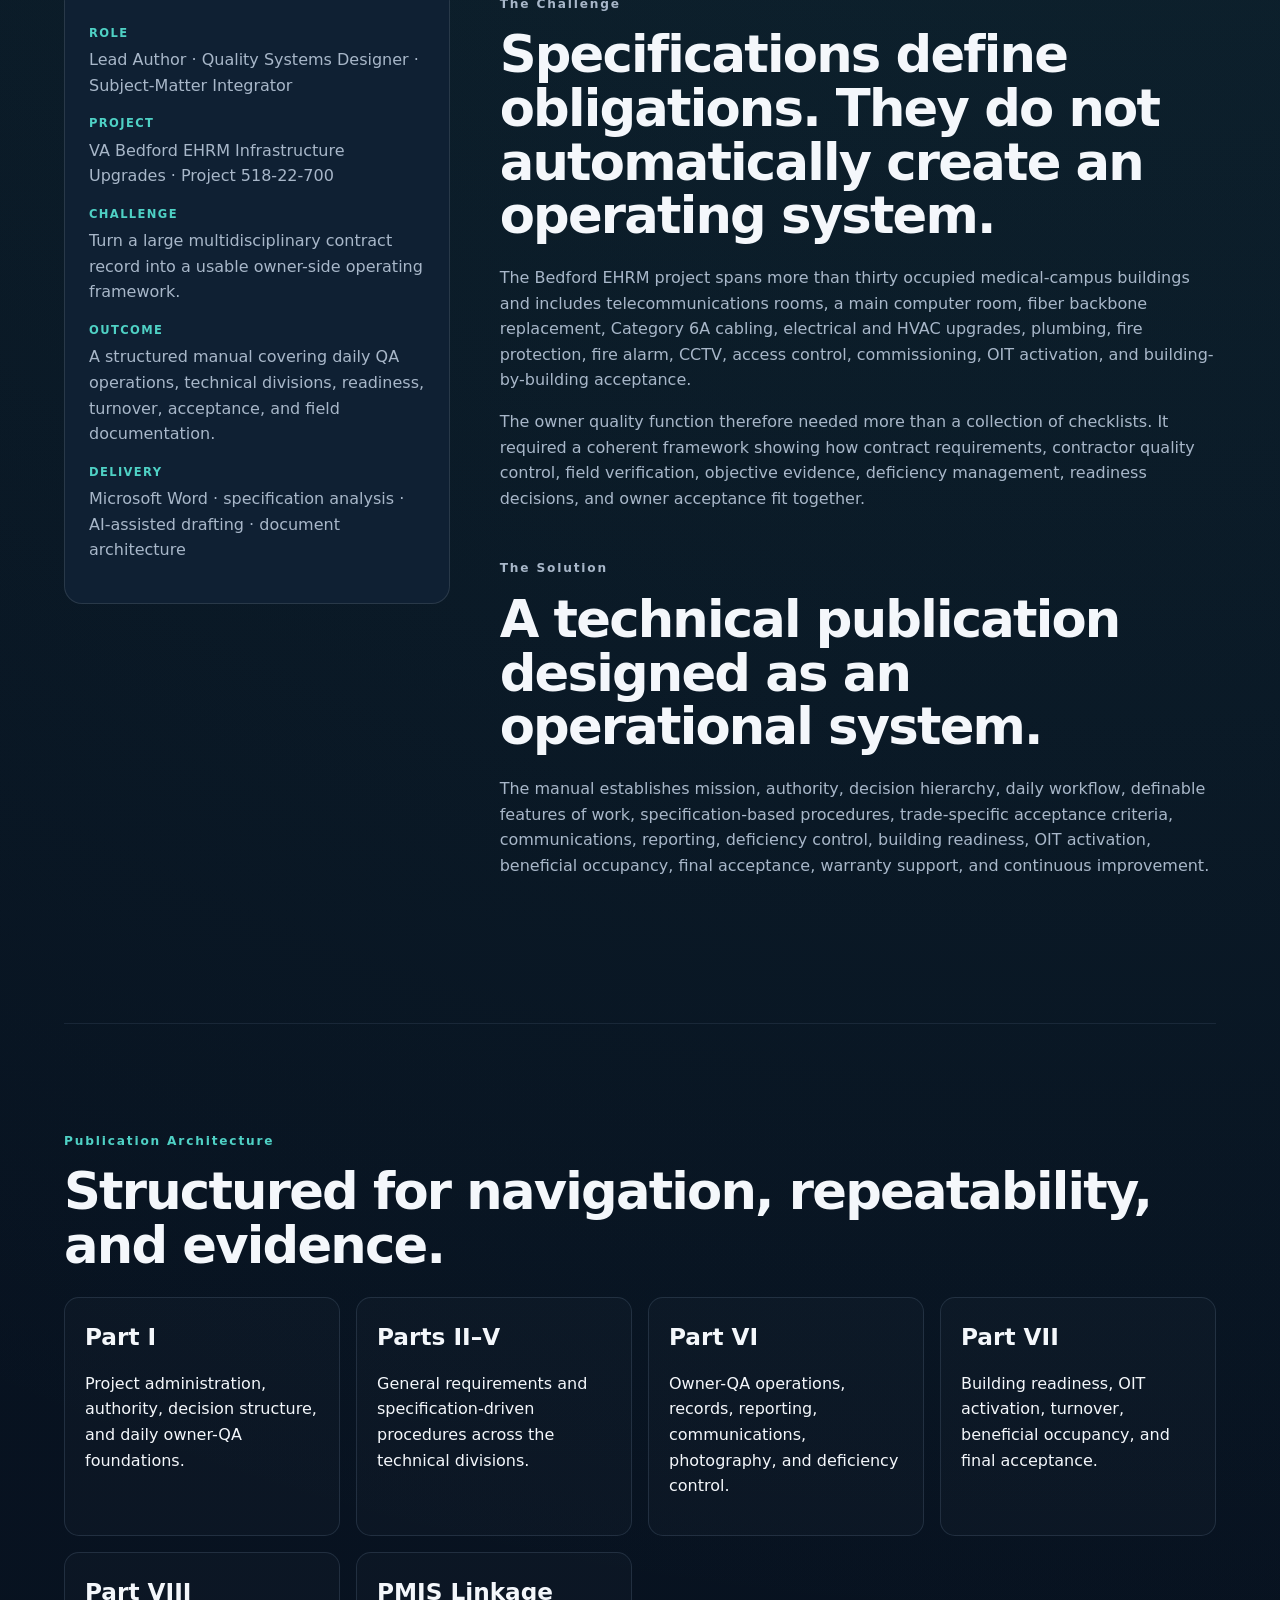
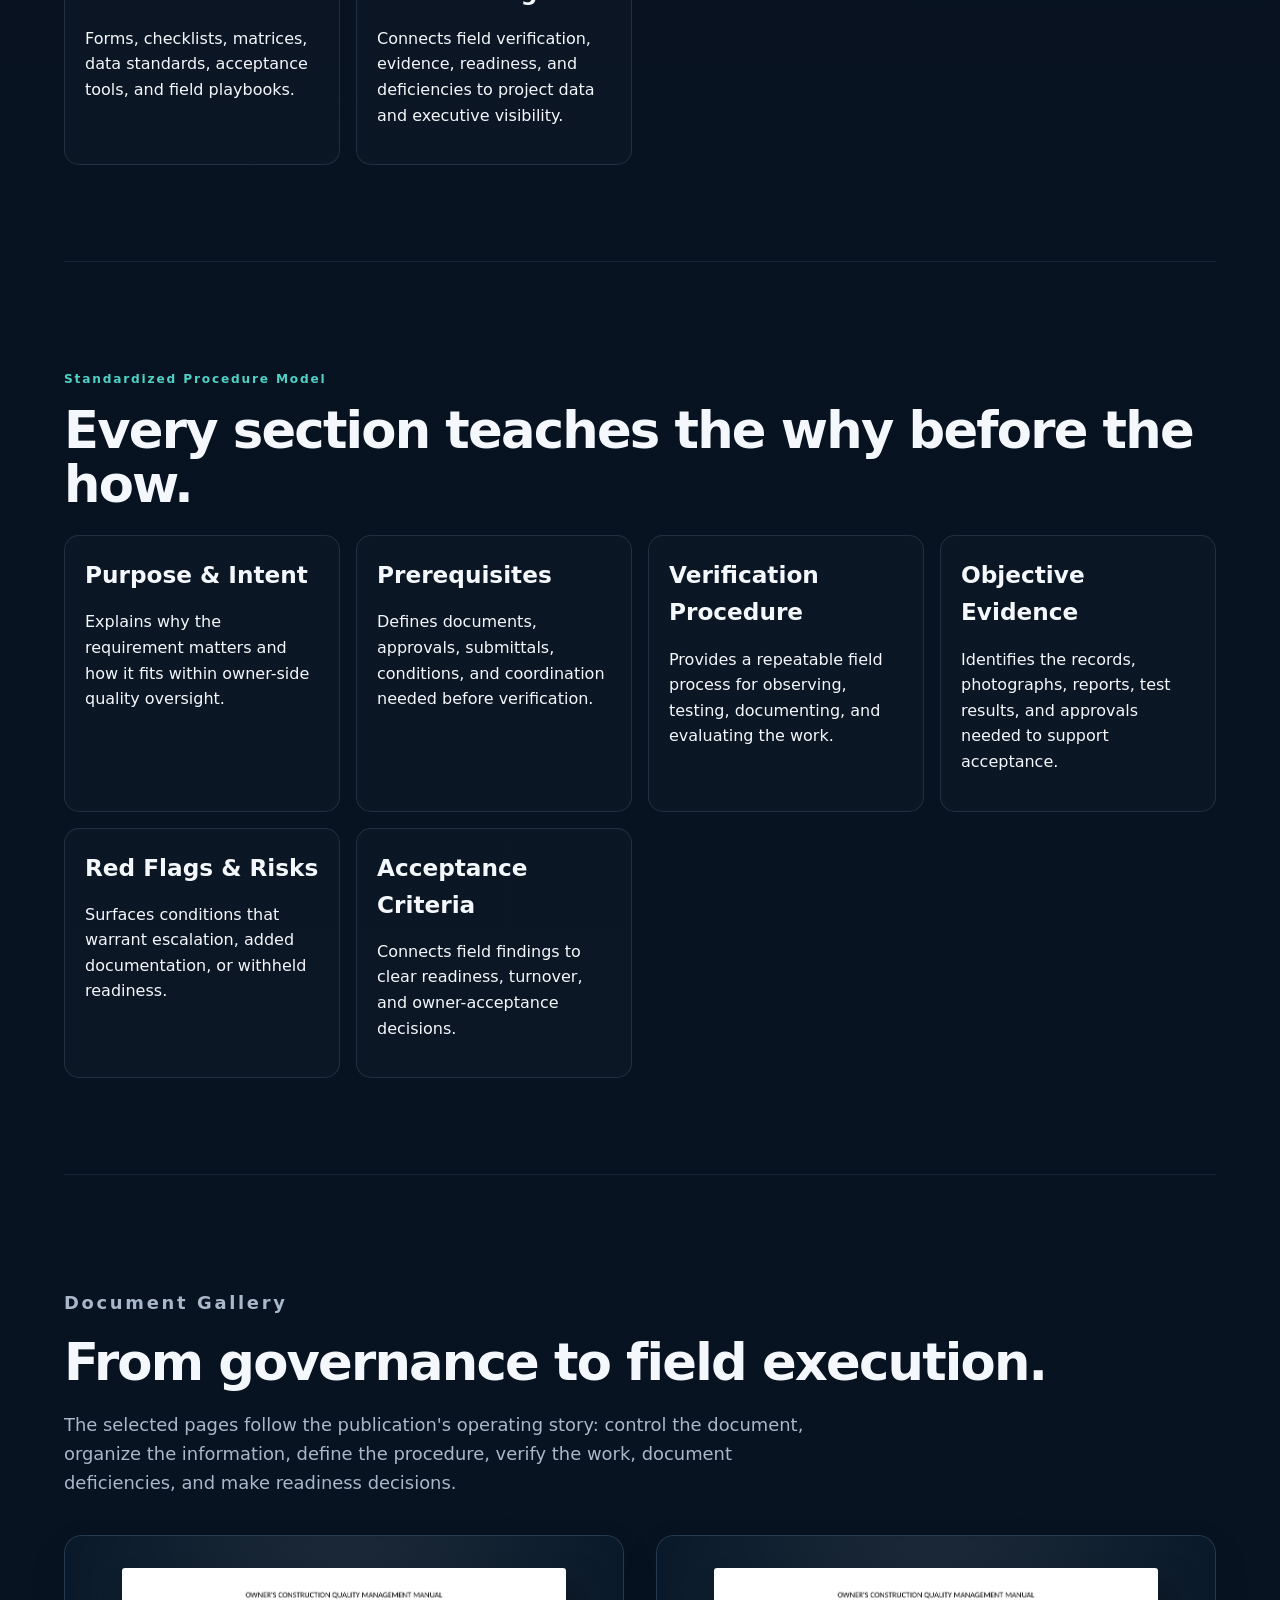
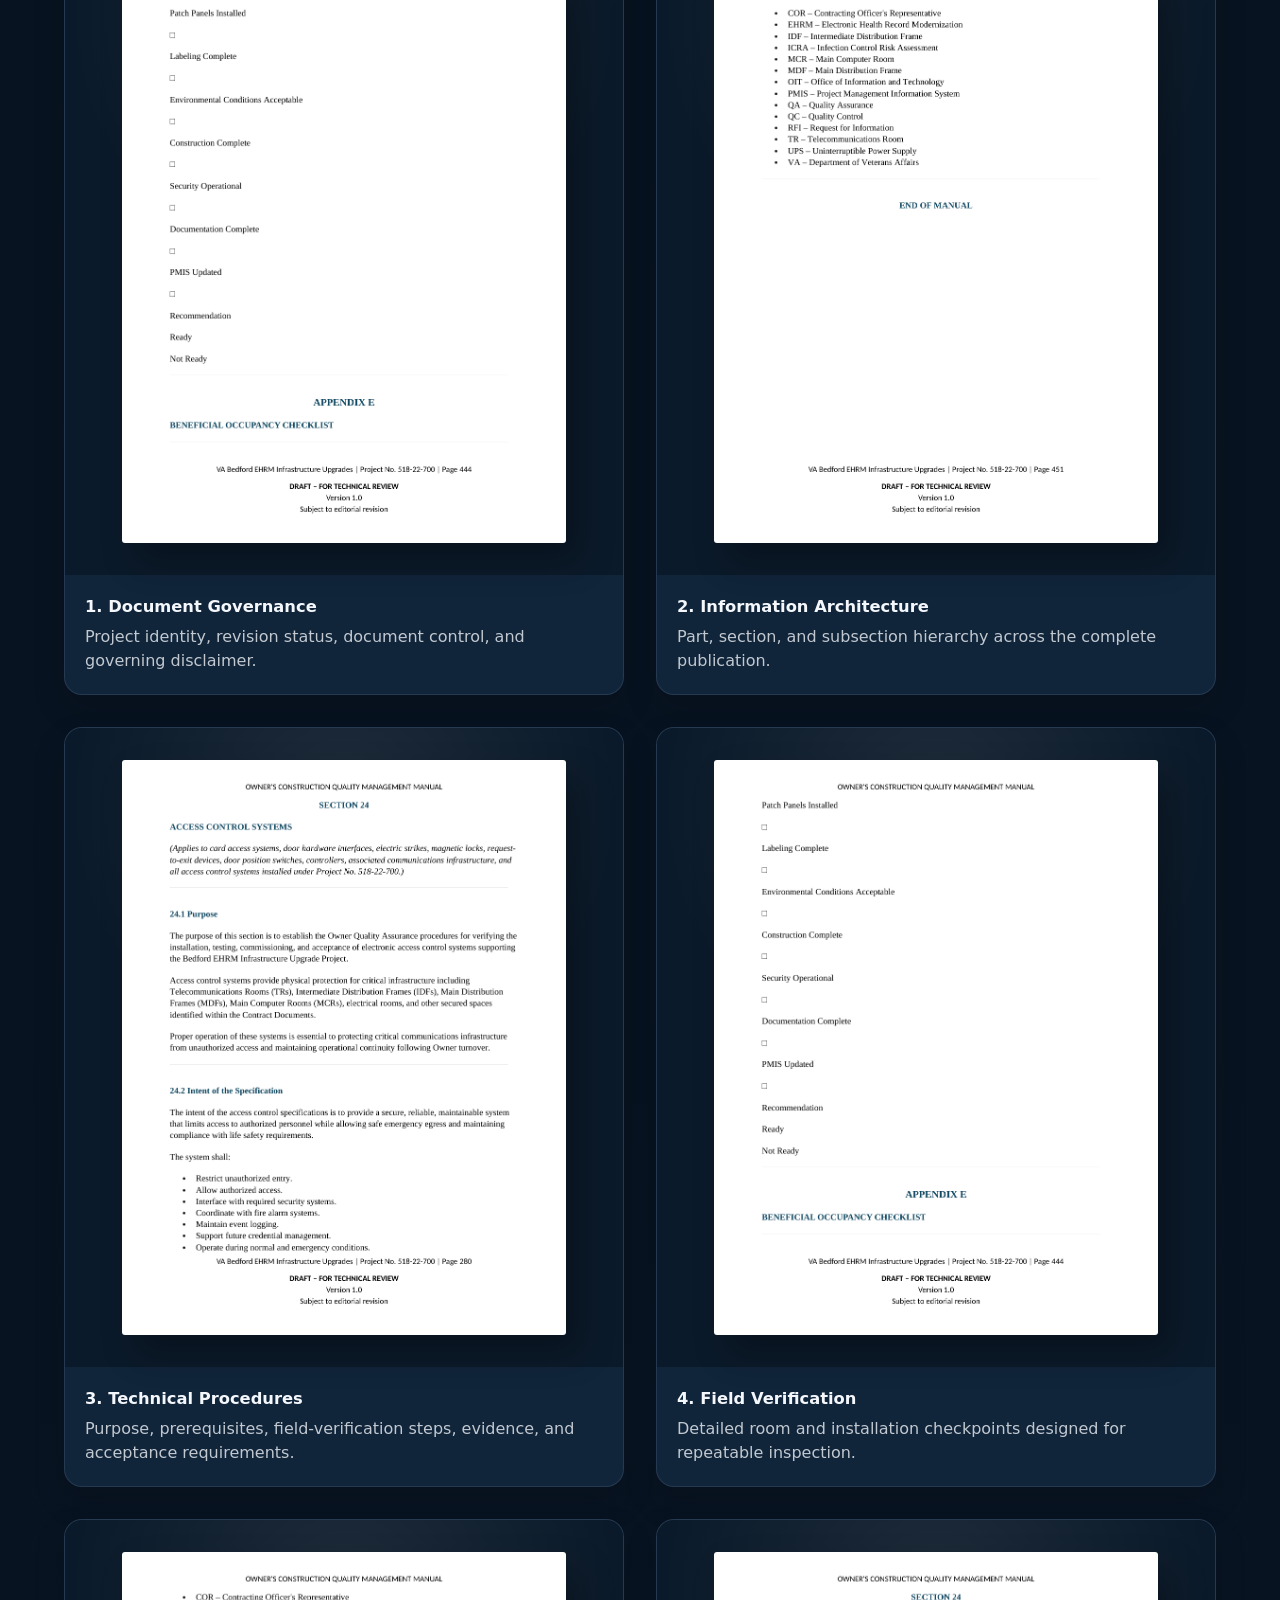
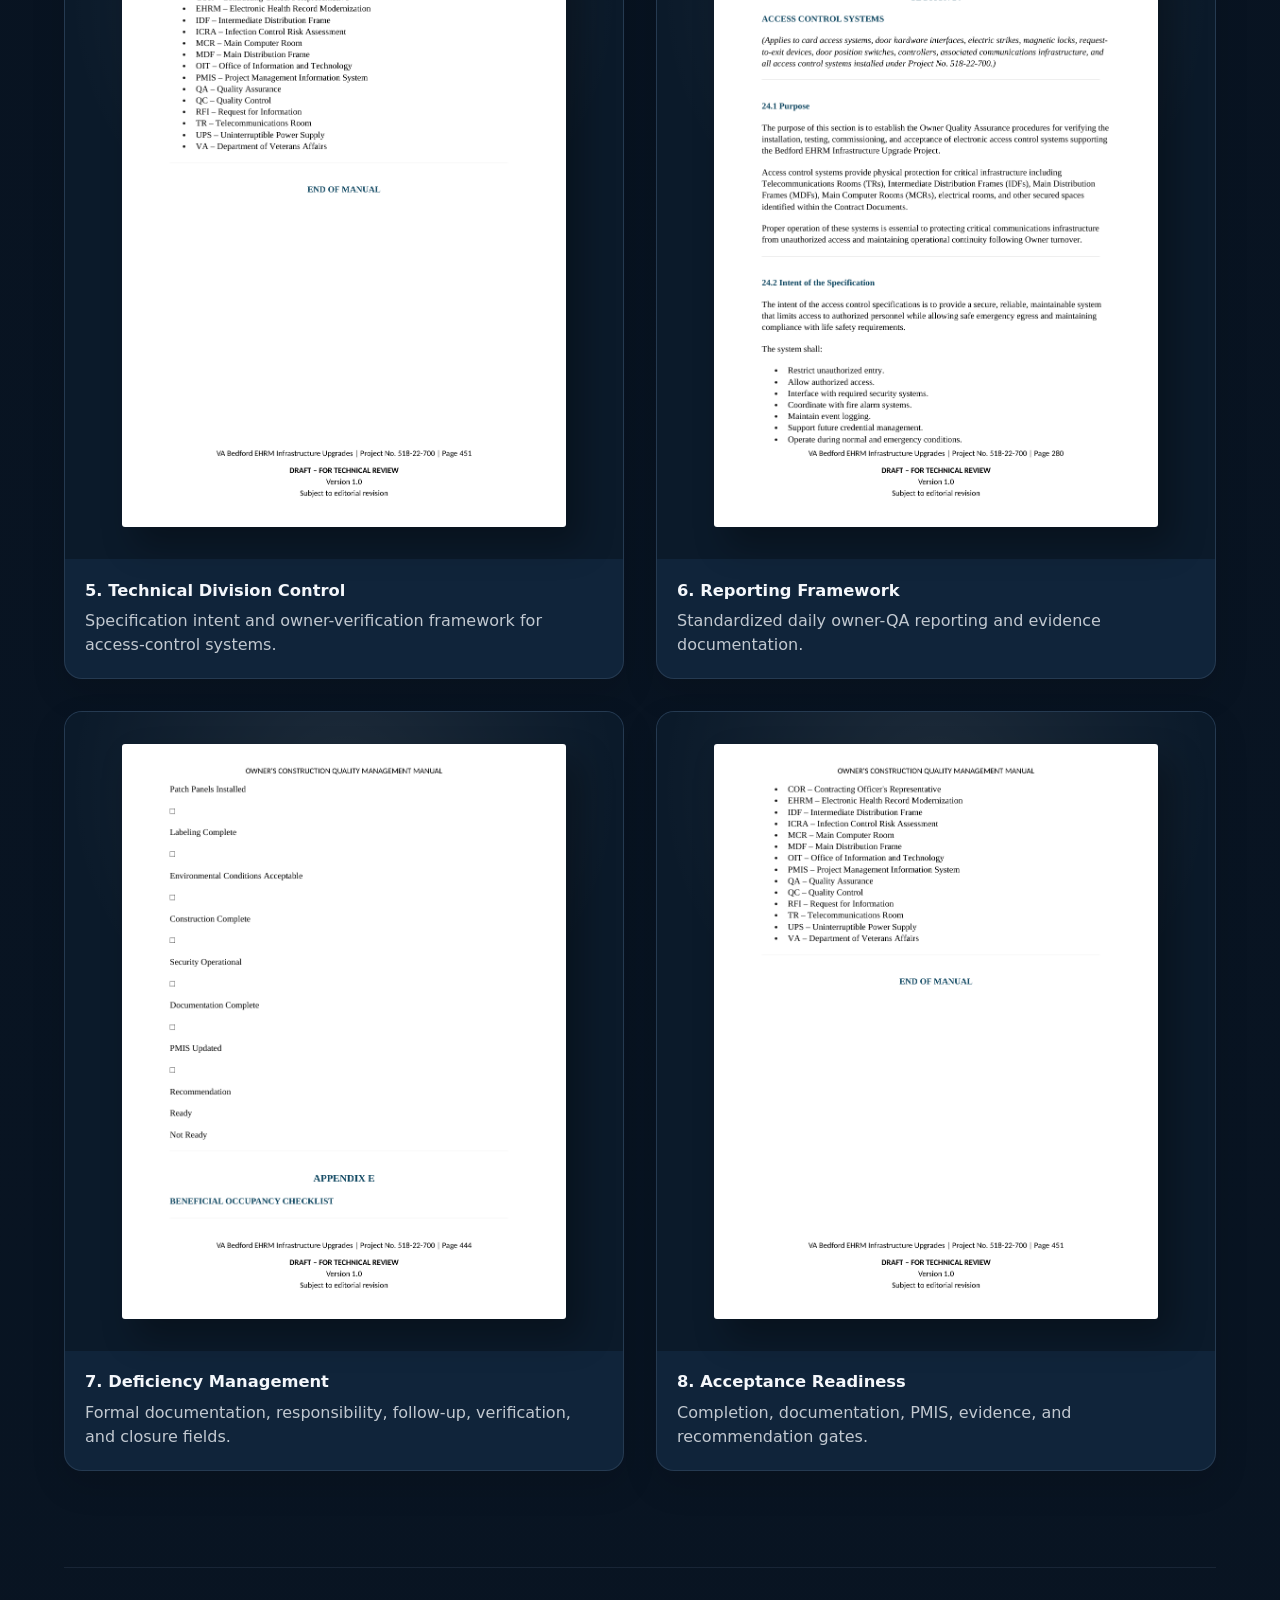
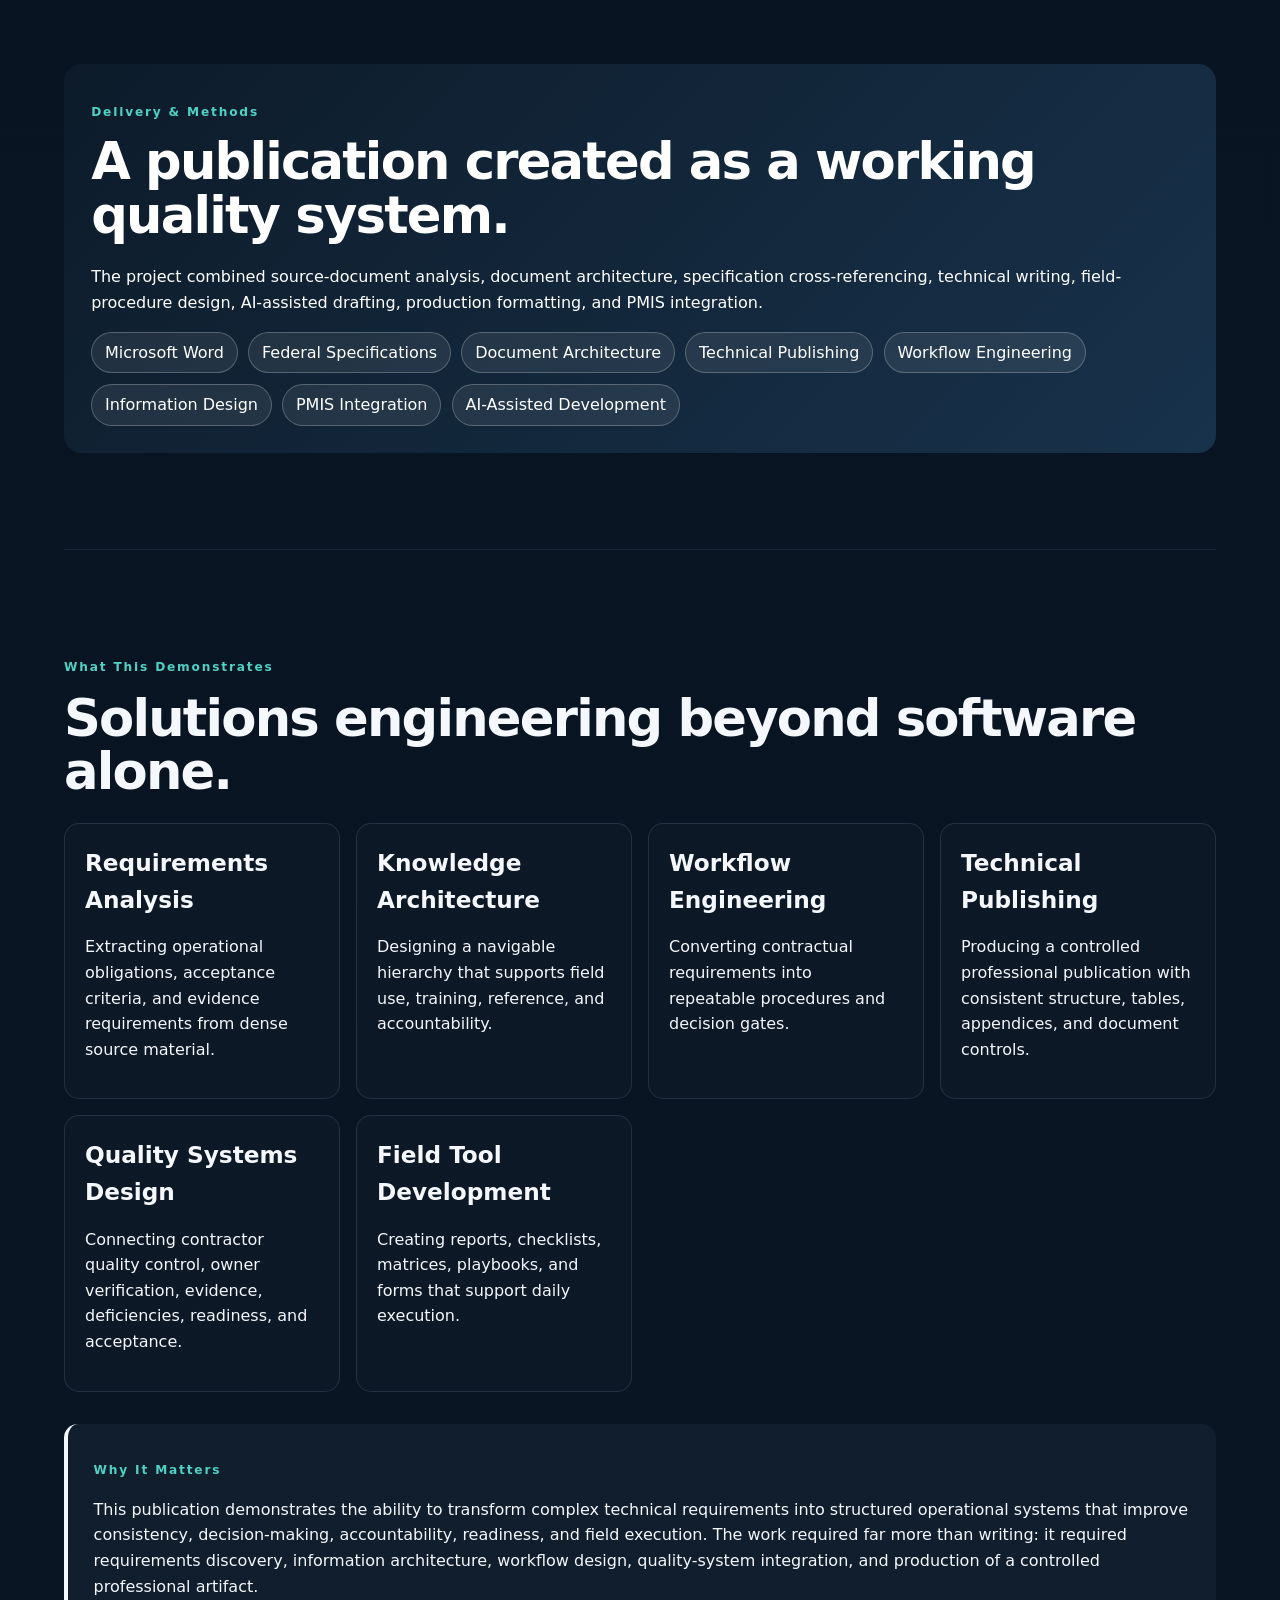
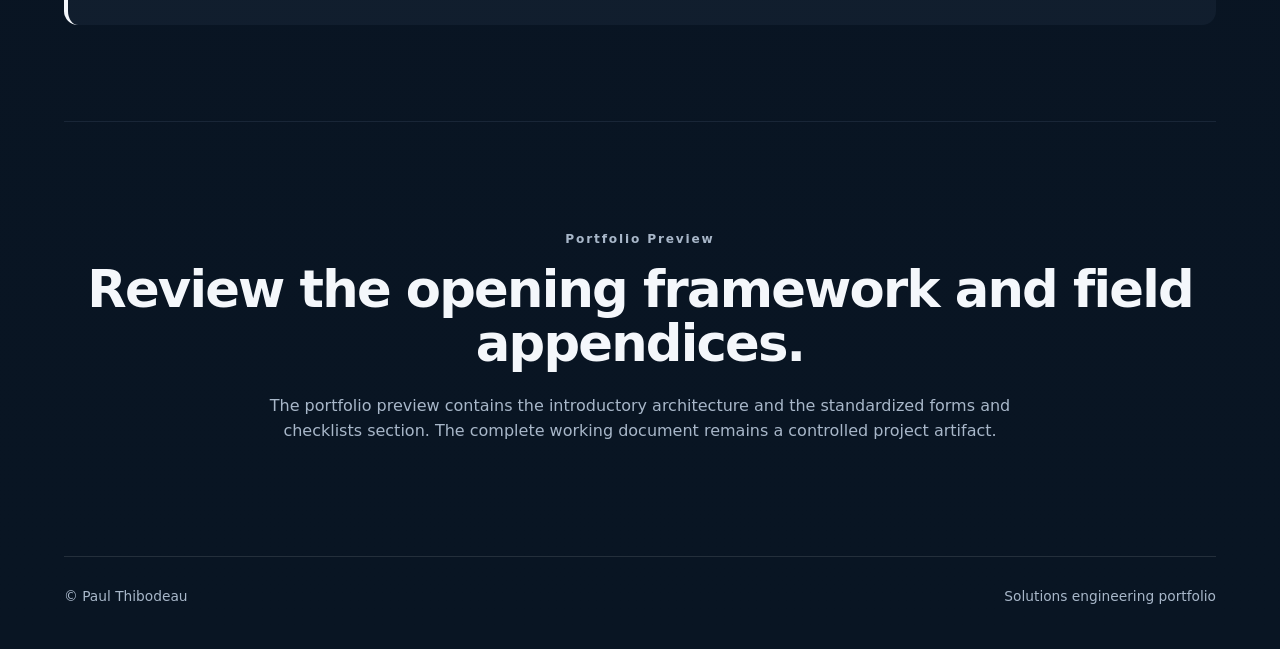
